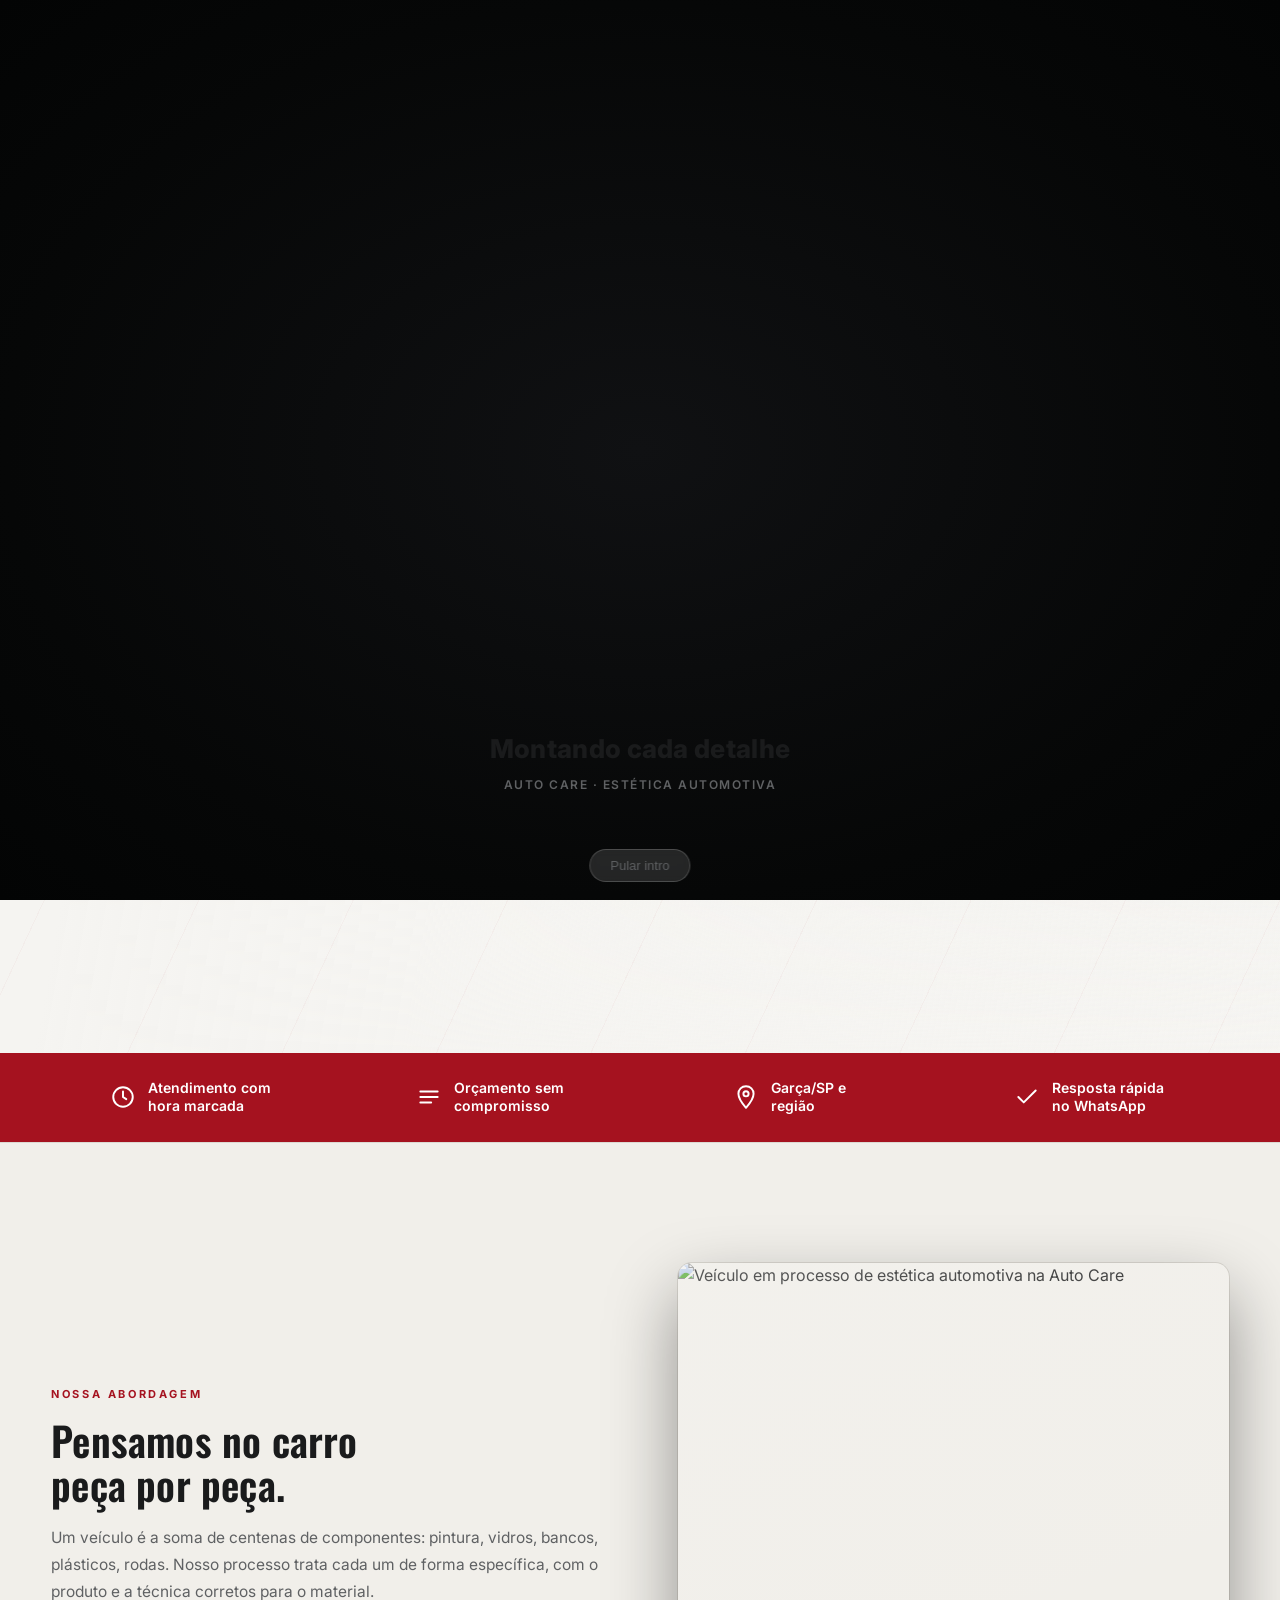
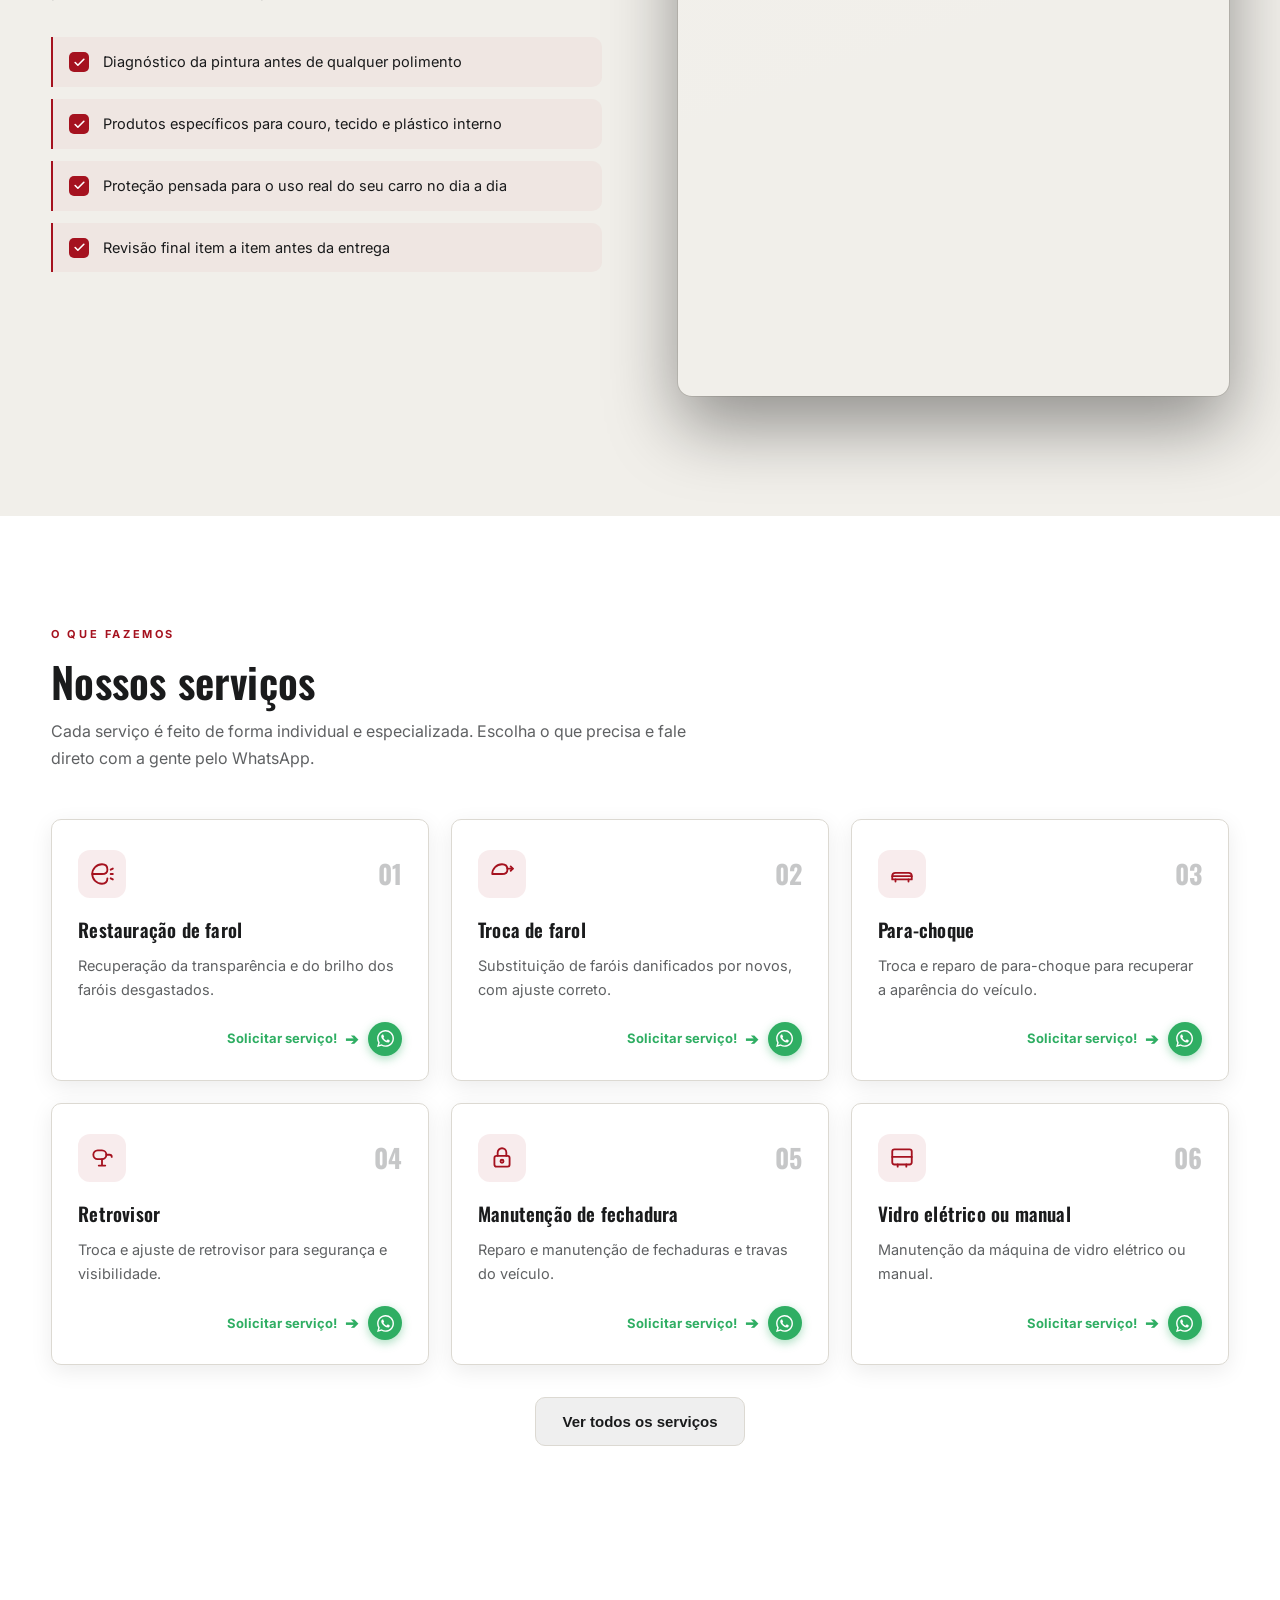
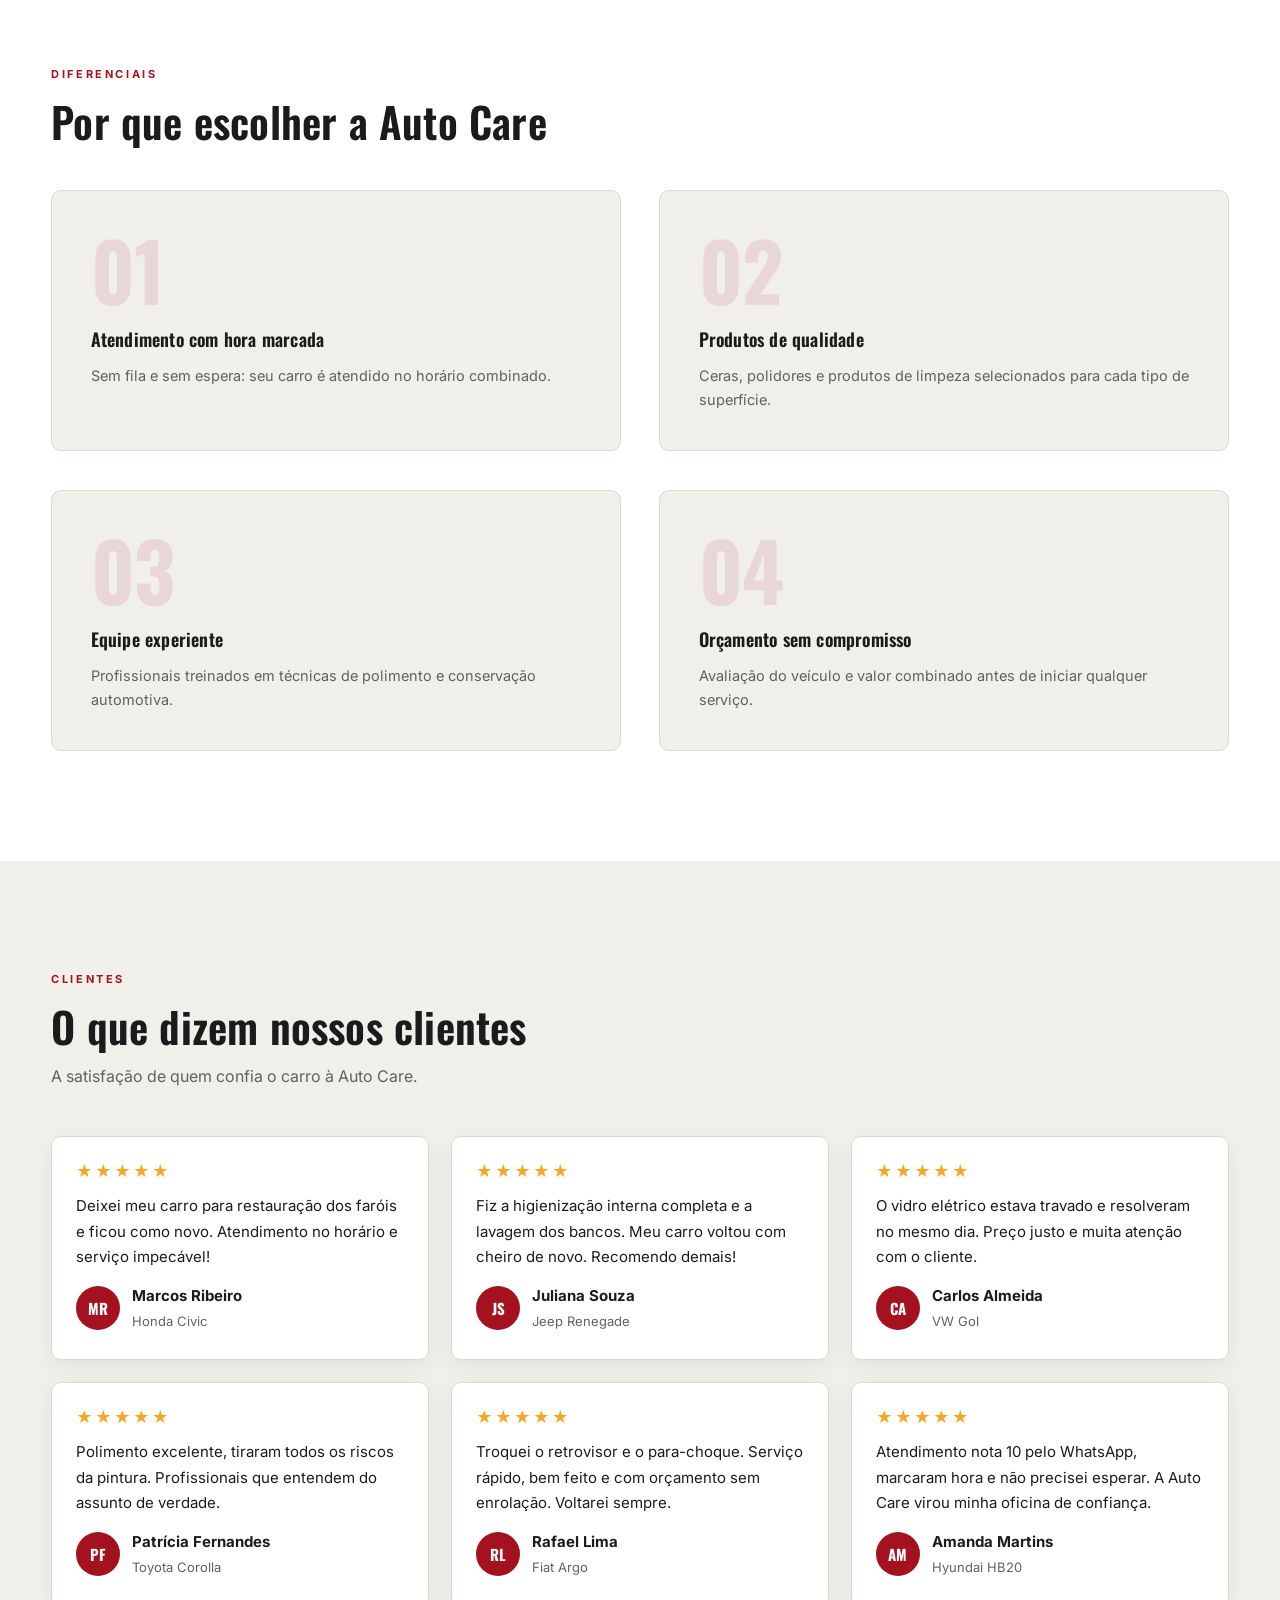
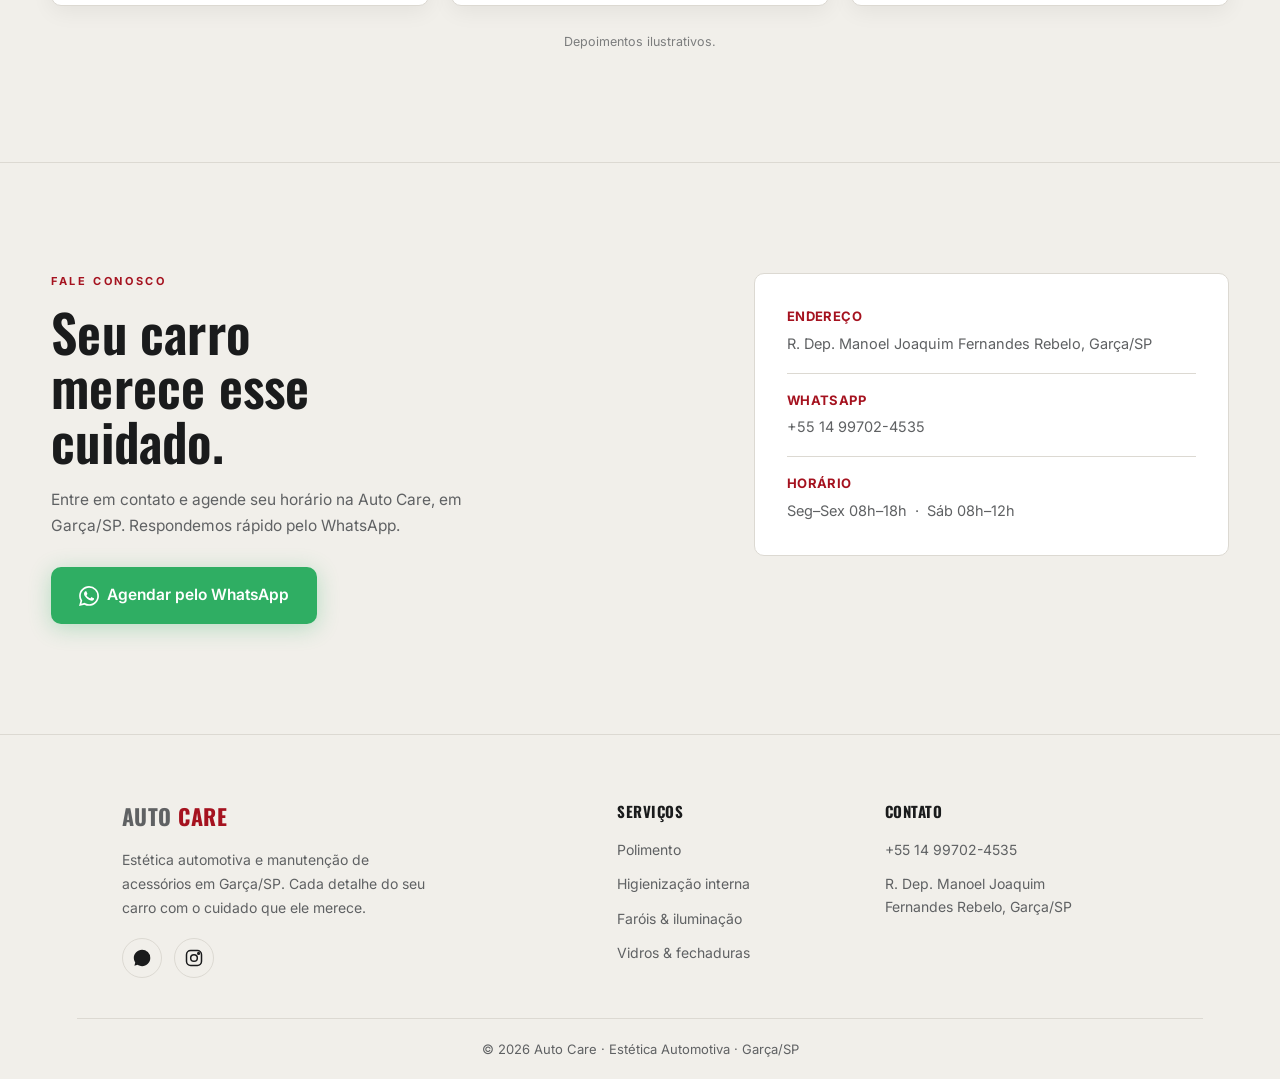
==== index.html @ f6000e44 "refactor: converte para landing page scrollável com layout premium Remove o sistema de painéis/abas " ====
<!doctype html>
<html lang="pt-BR">
<head>
<meta charset="utf-8">
<meta name="viewport" content="width=device-width,initial-scale=1">
<meta name="theme-color" content="#0a0b0c" media="(prefers-color-scheme: dark)">
<meta name="theme-color" content="#f5f4f1" media="(prefers-color-scheme: light)">
<title>Auto Care | Estética Automotiva Garça/SP</title>
<meta name="description" content="Estética automotiva em Garça/SP: polimento, lavagem e higienização interna, restauração e troca de faróis, para-choque, retrovisor, maçaneta, fechaduras, vidro elétrico e iluminação.">
<link rel="canonical" href="https://autocare-garca.com.br/">
<meta property="og:type" content="website">
<meta property="og:title" content="Auto Care | Estética Automotiva Garça/SP">
<meta property="og:description" content="Estética automotiva em Garça/SP: lavagem, higienização, polimento técnico, proteção de pintura, restauração de faróis e serviços especializados.">
<meta property="og:url" content="https://autocare-garca.com.br/">
<meta property="og:image" content="https://autocare-garca.com.br/hero.webp">
<meta property="og:locale" content="pt_BR">
<meta name="twitter:card" content="summary_large_image">
<meta name="twitter:title" content="Auto Care | Estética Automotiva Garça/SP">
<meta name="twitter:description" content="Estética automotiva em Garça/SP: lavagem, higienização, polimento e proteção.">
<meta name="twitter:image" content="https://autocare-garca.com.br/hero.webp">
<link rel="preload" as="image" type="image/webp" href="hero.webp">
<link rel="icon" type="image/svg+xml" href="[data-uri]">
<link rel="preconnect" href="https://fonts.googleapis.com">
<link rel="preconnect" href="https://fonts.gstatic.com" crossorigin>
<link href="https://fonts.googleapis.com/css2?family=Oswald:wght@500;600;700&family=Inter:wght@400;500;600&display=swap" rel="stylesheet">
<script>
  /* Aplica o tema antes de renderizar para evitar "flash" */
  (function(){
    try{
      var saved = localStorage.getItem('ac_theme');
      var prefersLight = window.matchMedia && window.matchMedia('(prefers-color-scheme: light)').matches;
      var theme = saved || (prefersLight ? 'light' : 'dark');
      if (theme === 'light') document.documentElement.setAttribute('data-theme','light');
    }catch(e){}
  })();
</script>
<style>
  :root{
    /* Tema escuro (padrão) */
    --bg:#0a0b0c;
    --panel:#121314;
    --panel-2:#0e0f10;
    --line:#232527;
    --text:#f2efe9;
    --muted:#9a9d9f;
    --nav-bg:8,9,9;              /* usado em rgba() na nav */
    --hero-overlay:6,7,7;       /* usado no gradiente do hero */
    --contact-bg:linear-gradient(160deg,#161209,#0a0b0c 55%);
    --craft-grad-end:#0c0d0e;
    --tint-strong:.10;         /* opacidade do brilho vermelho nas seções */
    --tint-lines:.05;          /* opacidade das linhas decorativas */
    --section-a:#0a0b0c;       /* fundo de seção (alternância A) */
    --section-b:#101112;       /* fundo de seção (alternância B) */
    --red:#a5121f;
    --red-light:#d02635;
    --gold:var(--red);
    --gold-light:var(--red-light);
    --accent-text:#e0384a;     /* vermelho p/ TEXTO — contraste alto no escuro */
    --whats:#2fae63;
    --radius:2px;
    --radius-btn:10px;
    --wrap:1180px;
  }

  :root[data-theme="light"]{
    /* Tema claro */
    --bg:#f5f4f1;
    --panel:#ffffff;
    --panel-2:#eceae5;
    --line:#dcd9d2;
    --text:#1a1b1c;
    --muted:#5f6163;
    --nav-bg:245,244,241;
    --hero-overlay:245,244,241;
    --contact-bg:#eceae5;
    --craft-grad-end:#eceae5;
    --tint-strong:0;           /* sem brilho vermelho no claro */
    --tint-lines:.03;          /* linhas bem sutis no claro */
    --section-a:#ffffff;       /* fundo de seção (alternância A) */
    --section-b:#f1efea;       /* fundo de seção (alternância B) */
    --red:#a5121f;
    --red-light:#d02635;
    --gold:var(--red);
    --gold-light:var(--red-light);
    --accent-text:#a5121f;     /* vermelho limpo p/ TEXTO no claro */
    --whats:#2fae63;
  }

  :root{ color-scheme:dark; }
  :root[data-theme="light"]{ color-scheme:light; }

  *{box-sizing:border-box}
  html{scroll-behavior:smooth;-webkit-text-size-adjust:100%}
  body{overflow-x:hidden}
  a,button{-webkit-tap-highlight-color:rgba(165,18,31,.15)}
  body{
    margin:0;
    background:var(--bg);
    color:var(--text);
    font-family:'Inter',Arial,sans-serif;
    font-size:16px;
    line-height:1.6;
    -webkit-font-smoothing:antialiased;
    transition:background-color .3s ease, color .3s ease;
  }
  h1,h2,h3{
    font-family:'Oswald',Arial,sans-serif;
    font-weight:600;
    margin:0;
    letter-spacing:.2px;
  }
  a{color:inherit}
  img{max-width:100%;display:block}
  .wrap{width:min(var(--wrap),92%);margin-inline:auto}
  :focus-visible{outline:2px solid var(--gold-light);outline-offset:3px}

  /* ---------- NAV ---------- */
  header.site-nav{
    position:fixed;inset:0 0 auto 0;z-index:50;
    padding:18px 0;
    background:linear-gradient(to bottom, rgba(var(--nav-bg),.92), rgba(var(--nav-bg),0));
  }
  header.site-nav.scrolled{background:rgba(var(--nav-bg),.92);border-bottom:1px solid var(--line);backdrop-filter:blur(6px)}
  .nav-inner{display:flex;align-items:center;justify-content:space-between;gap:20px}
  .nav-actions{display:flex;align-items:center;gap:12px;order:3}
  .logo{font-family:'Oswald',Arial,sans-serif;font-weight:700;font-size:20px;letter-spacing:.5px;white-space:nowrap}
  .logo .accent{color:var(--accent-text)}
  .logo small{display:block;font-family:'Inter',Arial,sans-serif;color:var(--muted);font-weight:500;font-size:11px;letter-spacing:1.5px;margin-top:2px}

  .nav-links{display:flex;align-items:center;gap:34px;list-style:none;margin:0;padding:0}
  .nav-links a{text-decoration:none;color:var(--text);font-size:14.5px;transition:color .15s ease}
  .nav-links a:hover{color:var(--accent-text)}
  .nav-links .nav-cta{
    background:var(--gold);color:#fff;padding:10px 18px;border-radius:var(--radius-btn);
    font-weight:600;font-size:14px;
  }
  .nav-links .nav-cta:hover{background:var(--gold-light)}

  .menu-toggle{
    display:none;flex-direction:column;justify-content:center;gap:5px;
    width:38px;height:38px;background:none;border:1px solid var(--line);border-radius:var(--radius-btn);
    cursor:pointer;padding:0
  }
  .menu-toggle span{display:block;height:2px;width:18px;background:var(--text);margin:0 auto}

  /* ---------- THEME TOGGLE ---------- */
  .theme-toggle{
    display:flex;align-items:center;justify-content:center;
    width:38px;height:38px;flex:0 0 auto;
    background:var(--red);border:1px solid var(--red);border-radius:50%;
    color:#fff;cursor:pointer;padding:0;
    transition:background .15s ease, border-color .15s ease;
  }
  .theme-toggle:hover{background:var(--red-light);border-color:var(--red-light)}
  .theme-toggle svg{width:18px;height:18px;fill:none;stroke:currentColor;stroke-width:2;stroke-linecap:round;stroke-linejoin:round}
  .theme-toggle .icon-moon{display:none}
  .theme-toggle .icon-sun{display:block}
  :root[data-theme="light"] .theme-toggle .icon-sun{display:none}
  :root[data-theme="light"] .theme-toggle .icon-moon{display:block}

  /* mobile nav — logo + tema na 1ª linha, abas distribuídas na 2ª */
  @media (max-width:860px){
    header.site-nav{padding:12px 0}
    .nav-inner{flex-wrap:wrap;gap:12px;align-items:center}
    .logo{flex:1 1 auto;order:1}
    .nav-actions{order:2;flex:0 0 auto}
    .nav-links{
      order:3;flex:1 1 100%;
      display:flex;flex-direction:row;align-items:stretch;
      gap:8px;padding:0;margin:0;
      transform:none;position:static;height:auto;width:100%;
      background:none;border:none;box-shadow:none;
    }
    .nav-links li{flex:1 1 0;min-width:0}
    .nav-links a{
      font-size:13.5px;font-weight:600;text-align:center;
      display:flex;align-items:center;justify-content:center;
      padding:10px 8px;border-radius:999px;border:1px solid var(--line);
      color:var(--text);width:100%;
    }
    .nav-links a.active{background:var(--red);border-color:var(--red);color:#fff !important}
    .nav-links .nav-cta{display:none}
    .menu-toggle{display:none}
    .nav-overlay{display:none}
    .hero{padding-top:150px}
  }

  /* ---------- HERO ---------- */
  .hero{
    min-height:100svh;
    display:flex;align-items:center;
    position:relative;
    padding-top:80px;
    overflow:hidden;
    isolation:isolate;
  }
  .hero-bg{
    position:absolute;inset:0;z-index:-2;
    background-image:url('hero.webp');
    background-size:cover;
    background-position:70% 45%;
    filter:saturate(1.05) brightness(.85);
    opacity:.9;
  }
  .hero::before{
    content:"";position:absolute;inset:0;z-index:-1;
    background:
      linear-gradient(100deg, rgba(var(--hero-overlay),1) 15%, rgba(var(--hero-overlay),.92) 40%, rgba(var(--hero-overlay),.4) 72%, rgba(var(--hero-overlay),.12) 100%),
      linear-gradient(to top, rgba(var(--hero-overlay),1) 0%, rgba(var(--hero-overlay),0) 30%);
    pointer-events:none;
  }
  .hero::after{
    content:"";position:absolute;inset:0;z-index:-1;pointer-events:none;
    background-image:repeating-linear-gradient(115deg, rgba(165,18,31,.03) 0 1px, transparent 1px 140px);
  }
  .hero-inner{position:relative;z-index:1;padding-block:60px}
  .tag{
    display:inline-flex;align-items:center;gap:8px;
    padding:7px 16px;border-radius:999px;
    background:rgba(165,18,31,.12);border:1px solid rgba(165,18,31,.45);
    color:var(--accent-text);font-size:12.5px;font-weight:700;letter-spacing:.6px;
    text-transform:uppercase;
  }
  .tag::before{content:"";width:7px;height:7px;border-radius:50%;background:var(--red-light)}
  h1{
    font-size:clamp(46px,7.8vw,100px);
    line-height:.98;
    margin:22px 0 26px;
    max-width:14ch;
    text-wrap:balance;
    color:var(--text);
    letter-spacing:-.5px;
  }
  h1 .stroke{color:var(--accent-text)}
  .lead{max-width:46ch;color:var(--text);opacity:.82;font-size:clamp(16px,1.6vw,19px);line-height:1.7}
  .hero-ctas{display:flex;flex-wrap:wrap;gap:14px;margin-top:32px}
  .btn{
    display:inline-flex;align-items:center;gap:8px;
    padding:15px 26px;text-decoration:none;font-weight:600;
    border-radius:var(--radius-btn);font-size:15px;transition:transform .15s ease, background .15s ease;
  }
  .btn:hover{transform:translateY(-1px)}
  .btn-primary{background:var(--gold);color:#fff}
  .btn-primary:hover{background:var(--gold-light)}
  .btn-ghost{border:1px solid var(--line);color:var(--text)}
  .btn-ghost:hover{border-color:var(--gold)}
  .btn-whats{background:var(--whats);color:#fff}
  .btn-whats:hover{background:#33c46f}

  .hero-stats{display:flex;gap:clamp(20px,4vw,52px);margin-top:56px;flex-wrap:wrap}
  .stat b{font-family:'Oswald',Arial,sans-serif;font-size:clamp(24px,3vw,34px);display:block;color:var(--accent-text)}
  .stat span{color:var(--muted);font-size:13.5px}

  /* ---------- SECTION SHELL ---------- */
  section{padding:clamp(64px,9vw,110px) 0}

  /* ---------- NAV ACTIVE STATE (scroll-based) ---------- */
  .nav-links a.active{color:var(--accent-text)}

  /* ---------- TRUST BAR ---------- */
  .trust-bar{background:var(--red);color:#fff}
  .trust-inner{display:grid;grid-template-columns:repeat(4,1fr);gap:20px;padding:26px 0}
  .trust-item{display:flex;align-items:center;gap:12px;justify-content:center;font-size:14px;font-weight:600;line-height:1.3}
  .trust-item svg{width:26px;height:26px;flex:0 0 auto;fill:none;stroke:#fff;stroke-width:1.8;stroke-linecap:round;stroke-linejoin:round}

  /* ---------- SCROLL REVEAL ---------- */
  .reveal{opacity:0;transform:translateY(28px);transition:opacity .7s ease, transform .7s ease}
  .reveal.is-visible{opacity:1;transform:none}
  .cards .reveal:nth-child(2){transition-delay:.05s}
  .cards .reveal:nth-child(3){transition-delay:.1s}
  @media (prefers-reduced-motion:reduce){
    .reveal{opacity:1;transform:none;transition:none}
  }

  /* ---------- DIVISOR ---------- */
  .section-head{max-width:640px;margin:0 0 46px}
  .section-head h2{font-size:clamp(28px,4vw,42px);line-height:1.1}
  .section-head p{color:var(--muted);margin-top:14px;font-size:16px;line-height:1.7}
  .services{background:var(--section-a)}

  /* ---------- CRAFT / SPLIT LAYOUT ---------- */
  .craft{
    position:relative;
    border-top:1px solid var(--line);
    background:var(--section-b);
    isolation:isolate;
    overflow:hidden;
  }
  .craft::before{
    content:"";position:absolute;inset:0;z-index:0;pointer-events:none;
    background:radial-gradient(ellipse at 10% 50%, rgba(165,18,31,var(--tint-strong)) 0%, transparent 50%);
  }
  .craft{padding-block:clamp(80px,10vw,120px)}
  .craft-inner{
    position:relative;z-index:1;
    display:grid;grid-template-columns:1fr 1fr;gap:clamp(40px,6vw,80px);align-items:center;
  }
  .craft-copy h2{font-size:clamp(26px,3.4vw,40px);max-width:16ch;line-height:1.1;color:var(--text)}
  .craft-copy p{color:var(--muted);margin-top:18px;line-height:1.75;font-size:15.5px}
  .craft-list{
    list-style:none;margin:32px 0 0;padding:0;
    display:grid;gap:12px;
  }
  .craft-list li{
    display:flex;gap:14px;align-items:flex-start;color:var(--text);font-size:14.5px;line-height:1.5;
    padding:14px 16px;
    border-left:2px solid var(--red);
    background:rgba(165,18,31,.04);
    border-radius:0 var(--radius-btn) var(--radius-btn) 0;
  }
  .craft-list li::before{
    content:"";flex:0 0 auto;width:20px;height:20px;margin-top:1px;border-radius:5px;
    background:var(--red) url("data:image/svg+xml,%3Csvg xmlns='http://www.w3.org/2000/svg' viewBox='0 0 24 24' fill='none' stroke='%23fff' stroke-width='3' stroke-linecap='round' stroke-linejoin='round'%3E%3Cpath d='M20 6L9 17l-5-5'/%3E%3C/svg%3E") center/13px no-repeat;
  }

  /* Craft visual (image panel) */
  .craft-visual{
    position:relative;border-radius:14px;overflow:hidden;
    aspect-ratio:3/4;
    box-shadow:0 30px 70px rgba(0,0,0,.4), 0 0 0 1px var(--line);
  }
  .craft-visual img{
    width:100%;height:100%;object-fit:cover;
    object-position:65% center;
    display:block;
    filter:saturate(1.1) brightness(.88);
  }
  .craft-visual::after{
    content:"";position:absolute;inset:0;
    background:linear-gradient(160deg, rgba(10,11,12,.45) 0%, transparent 55%);
    pointer-events:none;
  }
  :root[data-theme="light"] .craft-visual img{filter:saturate(1.1) brightness(.95)}
  :root[data-theme="light"] .craft-visual::after{
    background:linear-gradient(160deg, rgba(245,244,241,.3) 0%, transparent 55%);
  }

  @media (max-width:860px){
    .craft-inner{grid-template-columns:1fr;gap:40px}
    .craft-visual{
      order:-1;aspect-ratio:16/9;
      border-radius:12px;
    }
  }

  /* ---------- WHY / DIFERENCIAIS — editorial numbers ---------- */
  .why{background:var(--section-a)}
  .why-grid{display:grid;grid-template-columns:repeat(2,1fr);gap:clamp(20px,3vw,40px)}
  .why-item{
    border:1px solid var(--line);
    border-radius:var(--radius-btn);
    padding:clamp(24px,3vw,40px);
    position:relative;overflow:hidden;
    background:var(--section-b);
    transition:border-color .25s ease, transform .25s ease;
  }
  .why-item:hover{border-color:rgba(165,18,31,.3);transform:translateY(-4px)}
  .why-item-num{
    display:block;
    font-family:'Oswald',Arial,sans-serif;
    font-size:clamp(56px,7vw,80px);font-weight:700;
    color:var(--red);opacity:.1;
    line-height:1;margin-bottom:16px;
    letter-spacing:-1px;
  }
  .why-item h3{font-size:18px;margin-bottom:10px;color:var(--text)}
  .why-item p{color:var(--muted);font-size:14.5px;line-height:1.65;margin:0}

  /* ---------- SERVICES ---------- */
  .cards{display:grid;grid-template-columns:repeat(3,1fr);gap:22px}
  .card{
    position:relative;
    display:flex;flex-direction:column;
    padding:30px 26px 24px;
    background:var(--section-a);
    border:1px solid var(--line);
    border-radius:var(--radius-btn);
    min-height:210px;
    box-shadow:0 6px 22px rgba(0,0,0,.08);
    overflow:hidden;
    transition:transform .2s ease, box-shadow .2s ease, border-color .2s ease;
  }
  /* barra superior que anima no hover */
  .card::before{
    content:"";position:absolute;top:0;left:0;height:3px;width:100%;
    background:var(--red);transform:scaleX(0);transform-origin:left;
    transition:transform .3s ease;
  }
  .card:hover{transform:translateY(-6px);box-shadow:0 16px 38px rgba(0,0,0,.16);border-color:transparent}
  .card:hover::before{transform:scaleX(1)}
  .card-top{display:flex;align-items:center;justify-content:space-between;margin-bottom:16px}
  .card-icon{
    display:inline-flex;align-items:center;justify-content:center;
    width:48px;height:48px;border-radius:12px;
    background:rgba(165,18,31,.08);color:var(--accent-text);
    transition:background .2s ease, transform .2s ease;
  }
  .card:hover .card-icon{background:var(--red);color:#fff;transform:rotate(-6deg)}
  .card-icon svg{width:26px;height:26px;fill:none;stroke:currentColor;stroke-width:1.7;stroke-linecap:round;stroke-linejoin:round}
  .card .num{color:var(--muted);font-family:'Oswald',Arial,sans-serif;font-size:26px;font-weight:700;opacity:.35;line-height:1}
  .card h3{margin:0 0 10px;font-size:19px}
  .card p{color:var(--muted);line-height:1.65;margin:0 0 20px;font-size:14.5px}

  /* ver todos os serviços */
  .card-extra{display:none}
  .cards.expanded .card-extra{display:flex}
  .services-more{display:flex;justify-content:center;margin-top:32px}
  .services-more .btn{cursor:pointer}

  /* rodapé do card: label piscante + botão circular do WhatsApp */
  .card-cta{margin-top:auto;display:flex;align-items:center;justify-content:flex-end;gap:10px}
  .card-cta-label{
    display:inline-flex;align-items:center;gap:8px;
    font-weight:700;font-size:13px;color:var(--whats);
    animation:blinkCta 1.1s ease-in-out infinite;
  }
  .card-cta-label .arrow{font-size:16px;line-height:1;animation:pointArrow 1.1s ease-in-out infinite}
  .card-whats{
    display:inline-flex;align-items:center;justify-content:center;
    width:34px;height:34px;flex:0 0 auto;
    border-radius:50%;
    background:var(--whats);color:#fff;text-decoration:none;
    box-shadow:0 3px 10px rgba(47,174,99,.4);
    transition:transform .15s ease, box-shadow .15s ease;
  }
  .card-whats:hover{transform:scale(1.08)}
  .card-whats svg{width:17px;height:17px;fill:currentColor}

  @keyframes blinkCta{
    0%,100%{opacity:1}
    50%{opacity:.25}
  }
  @keyframes pointArrow{
    0%,100%{transform:translateX(0)}
    50%{transform:translateX(6px)}
  }
  @media (prefers-reduced-motion:reduce){
    .card-cta-label,.card-cta-label .arrow{animation:none}
  }

  /* why-item styles now defined in CRAFT/WHY block above */

  /* ---------- CONTACT ---------- */
  .reviews{background:var(--section-b)}
  .reviews-grid{display:grid;grid-template-columns:repeat(3,1fr);gap:22px}
  .review{
    margin:0;background:var(--section-a);border:1px solid var(--line);
    border-radius:var(--radius-btn);padding:26px 24px;
    box-shadow:0 6px 22px rgba(0,0,0,.06);
    display:flex;flex-direction:column;gap:14px;
  }
  .stars{color:#f5a623;font-size:16px;letter-spacing:2px;line-height:1}
  .review blockquote{margin:0;color:var(--text);line-height:1.7;font-size:15px}
  .review figcaption{display:flex;align-items:center;gap:12px;margin-top:auto}
  .review-avatar{
    display:inline-flex;align-items:center;justify-content:center;flex:0 0 auto;
    width:44px;height:44px;border-radius:50%;
    background:var(--red);color:#fff;font-family:'Oswald',Arial,sans-serif;font-weight:700;font-size:15px;
  }
  .review figcaption b{display:block;font-size:15px;color:var(--text)}
  .review figcaption small{color:var(--muted);font-size:13px}
  .reviews-note{margin:26px 0 0;text-align:center;color:var(--muted);font-size:12.5px;opacity:.8}

  /* ---------- CONTACT ---------- */
  .contact{
    background:var(--section-b);
    text-align:left;
    position:relative;
    border-top:1px solid var(--line);
    overflow:hidden;
  }
  .contact::before{
    content:"";position:absolute;inset:0;pointer-events:none;
    background:radial-gradient(ellipse at 80% 50%, rgba(165,18,31,var(--tint-strong)) 0%, transparent 55%);
  }
  .contact-grid{
    position:relative;z-index:1;
    display:grid;grid-template-columns:1.15fr .85fr;gap:clamp(36px,5vw,60px);align-items:start
  }
  .contact h2{
    font-size:clamp(32px,4.5vw,52px);
    max-width:12ch;color:var(--text);
    line-height:1.05;
  }
  .contact p.lead-c{color:var(--muted);margin-top:18px;max-width:44ch;line-height:1.7;font-size:15.5px}
  .contact-actions{display:flex;gap:14px;margin-top:30px;flex-wrap:wrap}
  .info-card{
    border:1px solid var(--line);
    background:var(--section-a);
    padding:clamp(22px,3vw,32px);
    border-radius:var(--radius-btn);
  }
  .info-row{display:flex;gap:14px;padding:16px 0;border-bottom:1px solid var(--line)}
  .info-row:last-child{border-bottom:none;padding-bottom:0}
  .info-row:first-child{padding-top:0}
  .info-row b{display:block;font-size:13px;color:var(--accent-text);margin-bottom:4px;letter-spacing:.4px;text-transform:uppercase}
  .info-row span{color:var(--muted);font-size:14.5px;line-height:1.55}

  footer{
    padding:64px 6% 0;color:var(--muted);border-top:1px solid var(--line);font-size:14px;
    background:var(--section-b);
  }
  .footer-grid{
    display:grid;grid-template-columns:2fr 1fr 1.2fr;gap:40px;
    padding-bottom:40px;
  }
  .footer-brand .logo{font-family:'Oswald',Arial,sans-serif;font-weight:700;font-size:22px;letter-spacing:.5px}
  .footer-brand .logo .accent{color:var(--accent-text)}
  .footer-brand p{margin:14px 0 18px;max-width:34ch;line-height:1.7}
  .footer-social{display:flex;gap:12px}
  .footer-social a{
    display:inline-flex;align-items:center;justify-content:center;
    width:40px;height:40px;border-radius:50%;
    border:1px solid var(--line);color:var(--text);
    transition:background .15s ease, color .15s ease, border-color .15s ease;
  }
  .footer-social a:hover{background:var(--red);color:#fff;border-color:var(--red)}
  .footer-social svg{width:20px;height:20px;fill:currentColor}
  .footer-social a:last-child svg{fill:none}
  footer h4{font-family:'Oswald',Arial,sans-serif;font-size:15px;letter-spacing:.5px;color:var(--text);margin:0 0 16px;text-transform:uppercase}
  footer ul{list-style:none;margin:0;padding:0;display:grid;gap:12px}
  footer ul a{color:var(--muted);text-decoration:none;transition:color .15s ease}
  footer ul a:hover{color:var(--accent-text)}
  .footer-bottom{
    border-top:1px solid var(--line);padding:20px 0;text-align:center;font-size:13px;
  }
  @media (max-width:860px){
    .footer-grid{grid-template-columns:1fr 1fr;gap:32px}
    .footer-brand{grid-column:1 / -1}
  }
  @media (max-width:480px){
    .footer-grid{grid-template-columns:1fr}
  }

  /* ---------- RESPONSIVE ---------- */
  @media (max-width:960px){
    .contact-grid{grid-template-columns:1fr}
    .cards{grid-template-columns:repeat(2,1fr)}
    .reviews-grid{grid-template-columns:repeat(2,1fr)}
  }
  @media (max-width:720px){
    .cards{grid-template-columns:1fr}
    .hero-stats{gap:30px}
    .trust-inner{grid-template-columns:1fr 1fr;gap:16px 12px}
    .trust-item{justify-content:flex-start;font-size:13px}
    .hero-bg{
      background-size:cover;
      background-position:70% center;
    }
    .hero::before{
      background:
        linear-gradient(to bottom, rgba(var(--hero-overlay),.88) 0%, rgba(var(--hero-overlay),.75) 45%, rgba(var(--hero-overlay),.92) 75%, rgba(var(--hero-overlay),1) 100%);
    }
  }
  @media (max-width:520px){
    .wrap{width:90%}
    section{padding:52px 0}
    .why-grid{grid-template-columns:1fr}
    .hero-ctas{flex-direction:column;align-items:stretch}
    .reviews-grid{grid-template-columns:1fr}
    .btn{justify-content:center;padding:16px 24px;font-size:16px}
    .logo{font-size:17px}
    /* respiro e leitura no mobile */
    .section-head{margin-bottom:32px}
    .hero-inner{padding-block:40px}
    h1{margin:14px 0 18px;font-size:clamp(38px,10.5vw,54px);letter-spacing:-.2px}
    .lead{font-size:16px}
    .hero-stats{gap:24px;margin-top:40px}
    /* cards: mais compactos e botão maior para o dedo */
    .card{padding:24px 20px 20px;min-height:0}
    .card-cta{flex-wrap:wrap;gap:8px}
    .card-cta-label{font-size:12px}
    .card-whats{width:44px;height:44px}
    .card-whats svg{width:22px;height:22px}
    /* contato empilha bem */
    .contact-grid{gap:32px}
    .info-card{padding:22px}
    /* FAB e botão de tema com área de toque cheia */
    .fab-whats{width:60px;height:60px;right:16px;bottom:16px}
    .fab-whats svg{width:30px;height:30px}
  }

  @media (max-width:360px){
    .logo small{display:none}
    .hero-stats{flex-direction:column;gap:16px}
  }

  @media (prefers-reduced-motion:reduce){
    html{scroll-behavior:auto}
    *{transition:none !important}
  }

  /* ===== HERO CINEMATIC UPGRADE ===== */
  /* Extra scale for cursor parallax headroom (desktop only) */
  @media (hover:hover) and (pointer:fine){
    .hero-bg{ transform:scale(1.09); transform-origin:center; will-change:transform; }
  }

  /* GSAP initial states — hidden until JS animates them in */
  .hero-tag{
    display:inline-flex;
    opacity:0; transform:translateY(10px);
    margin-bottom:26px;
  }
  .hero-line-wrap{
    display:block; overflow:hidden;
    padding-bottom:.04em; /* prevent descender clip */
  }
  .hero-line{
    display:block; transform:translateY(104%);
    will-change:transform;
  }
  .hero-lead{ opacity:0; transform:translateY(16px); }
  .hero-ctas{
    display:flex; flex-wrap:wrap; gap:14px; margin-top:36px;
    opacity:0; transform:translateY(16px);
  }
  .hero-stats{ opacity:0; transform:translateY(16px); }

  /* Fallback for no-JS / prefers-reduced-motion */
  @media (prefers-reduced-motion:reduce){
    .hero-bg{ transform:none !important; }
    .hero-tag,.hero-line,.hero-lead,.hero-ctas,.hero-stats{
      opacity:1 !important; transform:none !important;
    }
  }

  /* Hero CTA — WhatsApp */
  .btn-whats-hero{
    background:var(--whats); color:#fff;
    font-size:15.5px; padding:16px 28px;
    box-shadow:0 4px 22px rgba(47,174,99,.3);
    transition:transform .2s ease, box-shadow .2s ease, background .15s ease;
  }
  .btn-whats-hero svg{ fill:currentColor; flex:0 0 auto; }
  .btn-whats-hero:hover{
    background:#33c46f;
    transform:translateY(-2px);
    box-shadow:0 8px 30px rgba(47,174,99,.42);
  }

  /* Contact CTA spacing */
  .contact-actions{ margin-top:28px; display:flex; flex-wrap:wrap; gap:12px; }

  /* Hero CTA — ghost outline */
  .btn-hero-ghost{
    border:1px solid rgba(255,255,255,.22);
    background:rgba(255,255,255,.04);
    color:var(--text);
    font-size:15.5px; padding:16px 24px;
    backdrop-filter:blur(4px);
  }
  :root[data-theme="light"] .btn-hero-ghost{
    border-color:var(--line);
    background:rgba(0,0,0,.025);
  }
  .btn-hero-ghost:hover{ border-color:var(--gold); color:var(--accent-text); }

  /* ===== CARD HOVER UPGRADE ===== */
  .card:hover{
    transform:translateY(-8px) scale(1.006);
    box-shadow:
      0 22px 52px rgba(0,0,0,.2),
      0 0 0 1px rgba(165,18,31,.12),
      inset 0 0 44px rgba(165,18,31,.04);
    border-color:rgba(165,18,31,.14);
  }

  /* ===== EYEBROW LABEL (editorial) ===== */
  .eyebrow{
    display:block;
    font-family:'Inter',sans-serif;
    font-size:11px; font-weight:700;
    letter-spacing:2.6px; text-transform:uppercase;
    color:var(--accent-text); margin-bottom:14px;
  }

  /* ===== INTRO: MONTAGEM DO CARRO ===== */
  .car-intro{
    position:fixed; inset:0; z-index:9999;
    display:flex; align-items:center; justify-content:center;
    background:radial-gradient(ellipse at center, #101113 0%, #060707 70%, #030404 100%);
    opacity:1; transition:opacity .8s ease, visibility .8s ease;
  }
  .car-intro.is-hidden{ opacity:0; visibility:hidden; pointer-events:none; }
  .car-intro-inner{
    width:min(94%, 900px);
    display:flex; flex-direction:column; align-items:center; gap:22px;
    text-align:center;
  }
  /* Palco com a mesma proporção da foto original (1920x1280) */
  .car-stage{
    position:relative; width:100%;
    aspect-ratio:1920/1280;
    filter:drop-shadow(0 30px 40px rgba(0,0,0,.55));
  }
  .car-frame{
    position:absolute; height:auto; display:block;
    opacity:0; will-change:transform, opacity;
    transform:translate(var(--tx,0), var(--ty,0)) rotate(var(--rot,0));
    backface-visibility:hidden;
  }
  /* Ao ativar, cada quadro desliza suavemente da sua origem até a montagem */
  .car-intro.play .car-frame{
    animation:frameAssemble 1.15s cubic-bezier(.16,.7,.2,1) forwards;
    animation-delay:var(--delay,0s);
  }
  /* Desmontagem: peças voltam para a posição de origem (ordem inversa) */
  .car-intro.reverse .car-frame{
    animation:frameDisassemble .95s cubic-bezier(.5,0,.75,.4) both;
    animation-delay:var(--rdelay,0s);
  }

  .car-intro-caption{
    margin:0; color:var(--text);
    font-size:clamp(18px,3.2vw,26px); font-weight:800; letter-spacing:.3px;
    display:flex; flex-direction:column; gap:6px;
    opacity:0; animation:carCaptionIn .8s ease forwards; animation-delay:2.15s;
  }
  .car-intro-caption span{
    font-size:12px; font-weight:600; letter-spacing:1.5px;
    text-transform:uppercase; color:var(--muted);
  }
  .car-intro.reverse .car-intro-caption{
    animation:none; opacity:0; transition:opacity .5s ease;
  }

  @keyframes frameAssemble{
    0%   { opacity:0; transform:translate(var(--tx,0), var(--ty,0)) rotate(var(--rot,0)); }
    35%  { opacity:1; }
    100% { opacity:1; transform:translate(0,0) rotate(0); }
  }
  @keyframes frameDisassemble{
    0%   { opacity:1; transform:translate(0,0) rotate(0); }
    65%  { opacity:1; }
    100% { opacity:0; transform:translate(var(--tx,0), var(--ty,0)) rotate(var(--rot,0)); }
  }
  @keyframes carCaptionIn{ from{opacity:0; transform:translateY(10px)} to{opacity:1; transform:translateY(0)} }

  @media (prefers-reduced-motion:reduce){
    .car-intro.play .car-frame{ animation:none; opacity:1; transform:none; }
    .car-intro-caption{ animation:none; opacity:1; }
  }

  /* ---------- FAB WHATSAPP ---------- */
  .fab-whats{
    position:fixed;right:20px;bottom:20px;z-index:40;
    width:56px;height:56px;border-radius:50%;
    background:var(--whats);color:#fff;
    display:flex;align-items:center;justify-content:center;
    box-shadow:0 4px 12px rgba(0,0,0,.35);
    text-decoration:none;
    transition:transform .2s ease, box-shadow .2s ease;
  }
  .fab-whats:hover{transform:scale(1.1);box-shadow:0 6px 20px rgba(0,0,0,.45)}
  .fab-whats svg{width:28px;height:28px;fill:currentColor}

  /* ---------- VOLTAR AO TOPO ---------- */
  .back-to-top{
    position:fixed;right:20px;bottom:88px;z-index:41;
    width:44px;height:44px;border-radius:50%;
    background:var(--panel);color:var(--text);border:1px solid var(--line);
    display:flex;align-items:center;justify-content:center;cursor:pointer;
    box-shadow:0 4px 12px rgba(0,0,0,.25);
    opacity:0;visibility:hidden;transform:translateY(10px);
    transition:opacity .25s ease, transform .25s ease, visibility .25s ease, background .15s ease;
  }
  .back-to-top.show{opacity:1;visibility:visible;transform:none}
  .back-to-top:hover{background:var(--red);color:#fff;border-color:var(--red)}
  .back-to-top svg{width:22px;height:22px;fill:none;stroke:currentColor;stroke-width:2.2;stroke-linecap:round;stroke-linejoin:round}

  /* ---------- CTA FIXO INFERIOR (MOBILE) ---------- */
  .mobile-cta{display:none}
  @media (max-width:720px){
    .mobile-cta{
      display:flex;gap:10px;
      position:fixed;left:0;right:0;bottom:0;z-index:45;
      padding:10px 12px calc(10px + env(safe-area-inset-bottom));
      background:var(--panel);border-top:1px solid var(--line);
      box-shadow:0 -4px 18px rgba(0,0,0,.14);
    }
    .mobile-cta a{
      display:inline-flex;align-items:center;justify-content:center;gap:8px;
      height:50px;border-radius:var(--radius-btn);
      font-weight:700;font-size:15px;text-decoration:none;
    }
    .mobile-cta svg{width:22px;height:22px;fill:currentColor;flex:0 0 auto}
    .mobile-cta-whats{flex:1;background:var(--whats);color:#fff}
    /* no mobile a barra assume; esconde o FAB e afasta o rodapé/FAB da barra */
    .fab-whats{display:none}
    footer{padding-bottom:84px}
    .back-to-top{bottom:84px;right:16px}
  }

  /* ---------- SKIP INTRO ---------- */
  .skip-intro{
    position:absolute;bottom:18px;left:50%;transform:translateX(-50%);
    background:rgba(255,255,255,.12);color:var(--muted);border:1px solid rgba(255,255,255,.18);
    padding:8px 20px;border-radius:20px;font-size:13px;font-weight:500;
    cursor:pointer;z-index:10000;backdrop-filter:blur(4px);
    transition:opacity .3s ease, background .2s ease;
  }
  .skip-intro:hover{background:rgba(255,255,255,.22);color:#fff}
  .car-intro.is-hidden .skip-intro{opacity:0;pointer-events:none}
</style>
<script type="application/ld+json">
{
  "@context":"https://schema.org",
  "@type":"LocalBusiness",
  "name":"Auto Care Estética Automotiva",
  "description":"Estética automotiva em Garça/SP: polimento, lavagem e higienização interna, restauração e troca de faróis, para-choque, retrovisor, maçaneta, fechaduras, vidro elétrico e iluminação.",
  "url":"https://autocare-garca.com.br/",
  "telephone":"+5514997024535",
  "address":{"@type":"PostalAddress","streetAddress":"R. Dep. Manoel Joaquim Fernandes Rebelo","addressLocality":"Garça","addressRegion":"SP","addressCountry":"BR"},
  "geo":{"@type":"GeoCoordinates","latitude":"-22.2114","longitude":"-49.6557"},
  "openingHoursSpecification":[{"@type":"OpeningHoursSpecification","dayOfWeek":["Monday","Tuesday","Wednesday","Thursday","Friday"],"opens":"08:00","closes":"18:00"},{"@type":"OpeningHoursSpecification","dayOfWeek":"Saturday","opens":"08:00","closes":"12:00"}],
  "sameAs":["https://www.instagram.com/autocare_automotiva"]
}
</script>
</head>
<body>
<!-- ===== INTRO: MONTAGEM DO CARRO ===== -->
<div id="carIntro" class="car-intro" aria-hidden="true">
  <div class="car-intro-inner">
    <div class="car-stage" role="img" aria-label="Montagem das peças do carro">
      <img class="car-frame" data-frame="body" src="parts/body.webp" alt="" loading="eager" style="left:11.04%;top:9.06%;width:79.11%;--tx:0%;--ty:-60%;--rot:4deg;--delay:0.00s;--rdelay:0.96s;">
      <img class="car-frame" data-frame="underbody" src="parts/underbody.webp" alt="" loading="eager" style="left:41.67%;top:56.09%;width:42.81%;--tx:0%;--ty:55%;--rot:0deg;--delay:0.12s;--rdelay:0.84s;">
      <img class="car-frame" data-frame="wheels" src="parts/wheels.webp" alt="" loading="eager" style="left:36.61%;top:75.86%;width:23.33%;--tx:0%;--ty:65%;--rot:0deg;--delay:0.24s;--rdelay:0.72s;">
      <img class="car-frame" data-frame="drivetrain" src="parts/drivetrain.webp" alt="" loading="eager" style="left:10.47%;top:52.27%;width:29.69%;--tx:-65%;--ty:15%;--rot:-22deg;--delay:0.36s;--rdelay:0.60s;">
      <img class="car-frame" data-frame="interior" src="parts/interior.webp" alt="" loading="eager" style="left:31.09%;top:33.20%;width:31.30%;--tx:0%;--ty:35%;--rot:0deg;--delay:0.48s;--rdelay:0.48s;">
      <img class="car-frame" data-frame="door" src="parts/door.webp" alt="" loading="eager" style="left:63.39%;top:46.41%;width:19.84%;--tx:60%;--ty:-25%;--rot:16deg;--delay:0.60s;--rdelay:0.36s;">
      <img class="car-frame" data-frame="rear" src="parts/rear.webp" alt="" loading="eager" style="left:78.59%;top:26.25%;width:15.21%;--tx:70%;--ty:-18%;--rot:20deg;--delay:0.72s;--rdelay:0.24s;">
      <img class="car-frame" data-frame="front" src="parts/front.webp" alt="" loading="eager" style="left:7.86%;top:29.77%;width:31.87%;--tx:-70%;--ty:8%;--rot:-16deg;--delay:0.84s;--rdelay:0.12s;">
      <img class="car-frame" data-frame="roof" src="parts/roof.webp" alt="" loading="eager" style="left:41.04%;top:3.20%;width:29.38%;--tx:0%;--ty:-75%;--rot:0deg;--delay:0.96s;--rdelay:0.00s;">
    </div>

    <p class="car-intro-caption">Montando cada detalhe<span>Auto Care · Estética Automotiva</span></p>
  </div>
  <button class="skip-intro" id="skipIntro">Pular intro</button>
</div>
<!-- ===== /INTRO ===== -->

<header class="site-nav" id="siteNav">
  <div class="wrap nav-inner">
    <div class="logo">AUTO <span class="accent">CARE</span></div>
    <div class="nav-actions">
      <button class="theme-toggle" id="themeToggle" aria-label="Alternar tema claro/escuro" title="Alternar tema">
        <svg class="icon-sun" viewBox="0 0 24 24" aria-hidden="true"><circle cx="12" cy="12" r="4"/><path d="M12 2v2M12 20v2M4.93 4.93l1.41 1.41M17.66 17.66l1.41 1.41M2 12h2M20 12h2M6.34 17.66l-1.41 1.41M19.07 4.93l-1.41 1.41"/></svg>
        <svg class="icon-moon" viewBox="0 0 24 24" aria-hidden="true"><path d="M21 12.79A9 9 0 1 1 11.21 3 7 7 0 0 0 21 12.79z"/></svg>
      </button>
      <button class="menu-toggle" id="menuToggle" aria-label="Abrir menu" aria-expanded="false" aria-controls="navLinks">
        <span></span><span></span><span></span>
      </button>
    </div>
    <ul class="nav-links" id="navLinks">
      <li><a href="#servicos">Serviços</a></li>
      <li><a href="#diferenciais">Diferenciais</a></li>
      <li><a href="#contato">Contato</a></li>
      <li><a class="nav-cta" href="https://wa.me/5514997024535?text=Ol%C3%A1%21%20Gostaria%20de%20agendar%20um%20hor%C3%A1rio%20na%20Auto%20Care." target="_blank" rel="noopener">Agendar horário</a></li>
    </ul>
  </div>
</header>
<div class="nav-overlay" id="navOverlay" aria-hidden="true"></div>

<section class="hero">
  <div class="hero-bg" role="presentation"></div>
  <div class="wrap hero-inner">
    <div class="tag hero-tag">Estética Automotiva <span aria-hidden="true" style="margin-inline:.18em">·</span> Garça/SP</div>
    <h1>
      <span class="hero-line-wrap"><span class="hero-line">Cada detalhe</span></span>
      <span class="hero-line-wrap"><span class="hero-line">do seu carro</span></span>
      <span class="hero-line-wrap"><span class="hero-line stroke">merece cuidado.</span></span>
    </h1>
    <p class="lead hero-lead">Lavagem, higienização, polimento técnico e proteção de pintura com o mesmo padrão de atenção que uma montadora dá a cada peça do veículo.</p>
    <div class="hero-ctas">
      <a class="btn btn-whats-hero" href="https://wa.me/5514997024535?text=Ol%C3%A1%21%20Gostaria%20de%20agendar%20um%20hor%C3%A1rio%20na%20Auto%20Care." target="_blank" rel="noopener">
        <svg viewBox="0 0 24 24" width="20" height="20" aria-hidden="true"><path d="M17.47 14.38c-.3-.15-1.76-.87-2.03-.97-.27-.1-.47-.15-.67.15-.2.3-.77.97-.94 1.16-.17.2-.35.22-.64.08-.3-.15-1.26-.46-2.4-1.48-.88-.79-1.48-1.76-1.65-2.06-.17-.3-.02-.46.13-.6.13-.14.3-.35.44-.52.15-.17.2-.3.3-.5.1-.2.05-.37-.02-.52-.08-.15-.67-1.61-.92-2.21-.24-.58-.49-.5-.67-.51h-.57c-.2 0-.52.07-.79.37s-1.04 1.02-1.04 2.48 1.07 2.87 1.21 3.07c.15.2 2.1 3.2 5.08 4.49.71.3 1.26.49 1.69.62.71.23 1.36.2 1.87.12.57-.09 1.76-.72 2-1.41.25-.7.25-1.29.18-1.41-.08-.13-.27-.2-.57-.35z"/><path d="M12.05 21.79h-.01a9.87 9.87 0 01-5.03-1.38l-.36-.21-3.74.98 1-3.65-.24-.37a9.86 9.86 0 01-1.51-5.26C2.16 6.45 6.6 2 12.05 2c2.64 0 5.12 1.03 6.99 2.9a9.83 9.83 0 012.89 7c0 5.45-4.43 9.89-9.88 9.89zm8.41-18.3A11.82 11.82 0 0012.05 0C5.5 0 .16 5.33.16 11.89c0 2.1.55 4.14 1.59 5.95L.06 24l6.3-1.65a11.88 11.88 0 005.69 1.45c6.55 0 11.89-5.34 11.89-11.9 0-3.18-1.24-6.17-3.48-8.42z"/></svg>
        Agendar pelo WhatsApp
      </a>
      <a class="btn btn-hero-ghost" href="#servicos">Ver serviços</a>
    </div>
    <div class="hero-stats">
      <div class="stat"><b>11</b><span>serviços especializados</span></div>
      <div class="stat"><b>100%</b><span>atendimento com hora marcada</span></div>
    </div>
  </div>
</section>

<div class="trust-bar">
  <div class="wrap trust-inner">
    <div class="trust-item">
      <svg viewBox="0 0 24 24" aria-hidden="true"><circle cx="12" cy="12" r="9"/><path d="M12 7v5l3 2"/></svg>
      <span>Atendimento com<br>hora marcada</span>
    </div>
    <div class="trust-item">
      <svg viewBox="0 0 24 24" aria-hidden="true"><path d="M4 7h16M4 12h16M4 17h10"/></svg>
      <span>Orçamento sem<br>compromisso</span>
    </div>
    <div class="trust-item">
      <svg viewBox="0 0 24 24" aria-hidden="true"><path d="M12 2C8 2 5 5 5 9c0 5 7 13 7 13s7-8 7-13c0-4-3-7-7-7z"/><circle cx="12" cy="9" r="2.4"/></svg>
      <span>Garça/SP e<br>região</span>
    </div>
    <div class="trust-item">
      <svg viewBox="0 0 24 24" aria-hidden="true"><path d="M20 6L9 17l-5-5"/></svg>
      <span>Resposta rápida<br>no WhatsApp</span>
    </div>
  </div>
</div>

<section class="craft" id="sobre" aria-label="Nossa abordagem de trabalho">
  <div class="wrap craft-inner">
    <div class="craft-copy reveal">
      <span class="eyebrow">Nossa abordagem</span>
      <h2>Pensamos no carro peça por peça.</h2>
      <p>Um veículo é a soma de centenas de componentes: pintura, vidros, bancos, plásticos, rodas. Nosso processo trata cada um de forma específica, com o produto e a técnica corretos para o material.</p>
      <ul class="craft-list">
        <li>Diagnóstico da pintura antes de qualquer polimento</li>
        <li>Produtos específicos para couro, tecido e plástico interno</li>
        <li>Proteção pensada para o uso real do seu carro no dia a dia</li>
        <li>Revisão final item a item antes da entrega</li>
      </ul>
    </div>
    <div class="craft-visual reveal">
      <img src="hero.webp" alt="Veículo em processo de estética automotiva na Auto Care" loading="lazy" width="800" height="1067">
    </div>
  </div>
</section>

<section id="servicos" class="services">
  <div class="wrap">
    <div class="section-head reveal">
      <span class="eyebrow">O que fazemos</span>
      <h2>Nossos serviços</h2>
      <p>Cada serviço é feito de forma individual e especializada. Escolha o que precisa e fale direto com a gente pelo WhatsApp.</p>
    </div>
    <div class="cards">
      <article class="card reveal">
        <div class="card-top">
          <span class="card-icon"><svg viewBox="0 0 24 24"><path d="M3 12a9 9 0 0 1 9-9c3 0 5 2 5 5s-2 4-5 4H3z"/><path d="M3 12a9 9 0 0 0 9 9c3 0 5-2 5-5"/><path d="M20 8l2-1M20 12h2M20 16l2 1"/></svg></span>
          <span class="num">01</span>
        </div>
        <h3>Restauração de farol</h3>
        <p>Recuperação da transparência e do brilho dos faróis desgastados.</p>
        <div class="card-cta">
          <span class="card-cta-label">Solicitar serviço! <span class="arrow" aria-hidden="true">&#10132;</span></span>
          <a class="card-whats" target="_blank" rel="noopener" href="https://wa.me/5514997024535?text=Ol%C3%A1%21%20Gostaria%20de%20um%20or%C3%A7amento%20para%20Restaura%C3%A7%C3%A3o%20de%20farol%20na%20Auto%20Care.">
          <svg viewBox="0 0 24 24" aria-hidden="true"><path d="M17.47 14.38c-.3-.15-1.76-.87-2.03-.97-.27-.1-.47-.15-.67.15-.2.3-.77.97-.94 1.16-.17.2-.35.22-.64.08-.3-.15-1.26-.46-2.4-1.48-.88-.79-1.48-1.76-1.65-2.06-.17-.3-.02-.46.13-.6.13-.14.3-.35.44-.52.15-.17.2-.3.3-.5.1-.2.05-.37-.02-.52-.08-.15-.67-1.61-.92-2.21-.24-.58-.49-.5-.67-.51h-.57c-.2 0-.52.07-.79.37s-1.04 1.02-1.04 2.48 1.07 2.87 1.21 3.07c.15.2 2.1 3.2 5.08 4.49.71.3 1.26.49 1.69.62.71.23 1.36.2 1.87.12.57-.09 1.76-.72 2-1.41.25-.7.25-1.29.18-1.41-.08-.13-.27-.2-.57-.35z"/><path d="M12.05 21.79h-.01a9.87 9.87 0 01-5.03-1.38l-.36-.21-3.74.98 1-3.65-.24-.37a9.86 9.86 0 01-1.51-5.26C2.16 6.45 6.6 2 12.05 2c2.64 0 5.12 1.03 6.99 2.9a9.83 9.83 0 012.89 7c0 5.45-4.43 9.89-9.88 9.89zm8.41-18.3A11.82 11.82 0 0012.05 0C5.5 0 .16 5.33.16 11.89c0 2.1.55 4.14 1.59 5.95L.06 24l6.3-1.65a11.88 11.88 0 005.69 1.45c6.55 0 11.89-5.34 11.89-11.9 0-3.18-1.24-6.17-3.48-8.42z"/></svg>
        </a>
        </div>
      </article>
      <article class="card reveal">
        <div class="card-top">
          <span class="card-icon"><svg viewBox="0 0 24 24"><path d="M3 12a9 9 0 0 1 9-9c3 0 5 2 5 5s-2 4-5 4H3z"/><path d="M20 5l2 2-2 2"/><path d="M22 7h-5"/></svg></span>
          <span class="num">02</span>
        </div>
        <h3>Troca de farol</h3>
        <p>Substituição de faróis danificados por novos, com ajuste correto.</p>
        <div class="card-cta">
          <span class="card-cta-label">Solicitar serviço! <span class="arrow" aria-hidden="true">&#10132;</span></span>
          <a class="card-whats" target="_blank" rel="noopener" href="https://wa.me/5514997024535?text=Ol%C3%A1%21%20Gostaria%20de%20um%20or%C3%A7amento%20para%20Troca%20de%20farol%20na%20Auto%20Care.">
          <svg viewBox="0 0 24 24" aria-hidden="true"><path d="M17.47 14.38c-.3-.15-1.76-.87-2.03-.97-.27-.1-.47-.15-.67.15-.2.3-.77.97-.94 1.16-.17.2-.35.22-.64.08-.3-.15-1.26-.46-2.4-1.48-.88-.79-1.48-1.76-1.65-2.06-.17-.3-.02-.46.13-.6.13-.14.3-.35.44-.52.15-.17.2-.3.3-.5.1-.2.05-.37-.02-.52-.08-.15-.67-1.61-.92-2.21-.24-.58-.49-.5-.67-.51h-.57c-.2 0-.52.07-.79.37s-1.04 1.02-1.04 2.48 1.07 2.87 1.21 3.07c.15.2 2.1 3.2 5.08 4.49.71.3 1.26.49 1.69.62.71.23 1.36.2 1.87.12.57-.09 1.76-.72 2-1.41.25-.7.25-1.29.18-1.41-.08-.13-.27-.2-.57-.35z"/><path d="M12.05 21.79h-.01a9.87 9.87 0 01-5.03-1.38l-.36-.21-3.74.98 1-3.65-.24-.37a9.86 9.86 0 01-1.51-5.26C2.16 6.45 6.6 2 12.05 2c2.64 0 5.12 1.03 6.99 2.9a9.83 9.83 0 012.89 7c0 5.45-4.43 9.89-9.88 9.89zm8.41-18.3A11.82 11.82 0 0012.05 0C5.5 0 .16 5.33.16 11.89c0 2.1.55 4.14 1.59 5.95L.06 24l6.3-1.65a11.88 11.88 0 005.69 1.45c6.55 0 11.89-5.34 11.89-11.9 0-3.18-1.24-6.17-3.48-8.42z"/></svg>
        </a>
        </div>
      </article>
      <article class="card reveal">
        <div class="card-top">
          <span class="card-icon"><svg viewBox="0 0 24 24"><path d="M3 14c0-2 1-3 3-3h12c2 0 3 1 3 3v3H3z"/><path d="M6 17v2M18 17v2"/><path d="M3 14h18"/></svg></span>
          <span class="num">03</span>
        </div>
        <h3>Para-choque</h3>
        <p>Troca e reparo de para-choque para recuperar a aparência do veículo.</p>
        <div class="card-cta">
          <span class="card-cta-label">Solicitar serviço! <span class="arrow" aria-hidden="true">&#10132;</span></span>
          <a class="card-whats" target="_blank" rel="noopener" href="https://wa.me/5514997024535?text=Ol%C3%A1%21%20Gostaria%20de%20um%20or%C3%A7amento%20para%20Para-choque%20na%20Auto%20Care.">
          <svg viewBox="0 0 24 24" aria-hidden="true"><path d="M17.47 14.38c-.3-.15-1.76-.87-2.03-.97-.27-.1-.47-.15-.67.15-.2.3-.77.97-.94 1.16-.17.2-.35.22-.64.08-.3-.15-1.26-.46-2.4-1.48-.88-.79-1.48-1.76-1.65-2.06-.17-.3-.02-.46.13-.6.13-.14.3-.35.44-.52.15-.17.2-.3.3-.5.1-.2.05-.37-.02-.52-.08-.15-.67-1.61-.92-2.21-.24-.58-.49-.5-.67-.51h-.57c-.2 0-.52.07-.79.37s-1.04 1.02-1.04 2.48 1.07 2.87 1.21 3.07c.15.2 2.1 3.2 5.08 4.49.71.3 1.26.49 1.69.62.71.23 1.36.2 1.87.12.57-.09 1.76-.72 2-1.41.25-.7.25-1.29.18-1.41-.08-.13-.27-.2-.57-.35z"/><path d="M12.05 21.79h-.01a9.87 9.87 0 01-5.03-1.38l-.36-.21-3.74.98 1-3.65-.24-.37a9.86 9.86 0 01-1.51-5.26C2.16 6.45 6.6 2 12.05 2c2.64 0 5.12 1.03 6.99 2.9a9.83 9.83 0 012.89 7c0 5.45-4.43 9.89-9.88 9.89zm8.41-18.3A11.82 11.82 0 0012.05 0C5.5 0 .16 5.33.16 11.89c0 2.1.55 4.14 1.59 5.95L.06 24l6.3-1.65a11.88 11.88 0 005.69 1.45c6.55 0 11.89-5.34 11.89-11.9 0-3.18-1.24-6.17-3.48-8.42z"/></svg>
        </a>
        </div>
      </article>
      <article class="card reveal">
        <div class="card-top">
          <span class="card-icon"><svg viewBox="0 0 24 24"><rect x="4" y="5" width="12" height="8" rx="4"/><path d="M16 9h3a2 2 0 0 1 2 2v0"/><path d="M12 13v6M9 19h6"/></svg></span>
          <span class="num">04</span>
        </div>
        <h3>Retrovisor</h3>
        <p>Troca e ajuste de retrovisor para segurança e visibilidade.</p>
        <div class="card-cta">
          <span class="card-cta-label">Solicitar serviço! <span class="arrow" aria-hidden="true">&#10132;</span></span>
          <a class="card-whats" target="_blank" rel="noopener" href="https://wa.me/5514997024535?text=Ol%C3%A1%21%20Gostaria%20de%20um%20or%C3%A7amento%20para%20Retrovisor%20na%20Auto%20Care.">
          <svg viewBox="0 0 24 24" aria-hidden="true"><path d="M17.47 14.38c-.3-.15-1.76-.87-2.03-.97-.27-.1-.47-.15-.67.15-.2.3-.77.97-.94 1.16-.17.2-.35.22-.64.08-.3-.15-1.26-.46-2.4-1.48-.88-.79-1.48-1.76-1.65-2.06-.17-.3-.02-.46.13-.6.13-.14.3-.35.44-.52.15-.17.2-.3.3-.5.1-.2.05-.37-.02-.52-.08-.15-.67-1.61-.92-2.21-.24-.58-.49-.5-.67-.51h-.57c-.2 0-.52.07-.79.37s-1.04 1.02-1.04 2.48 1.07 2.87 1.21 3.07c.15.2 2.1 3.2 5.08 4.49.71.3 1.26.49 1.69.62.71.23 1.36.2 1.87.12.57-.09 1.76-.72 2-1.41.25-.7.25-1.29.18-1.41-.08-.13-.27-.2-.57-.35z"/><path d="M12.05 21.79h-.01a9.87 9.87 0 01-5.03-1.38l-.36-.21-3.74.98 1-3.65-.24-.37a9.86 9.86 0 01-1.51-5.26C2.16 6.45 6.6 2 12.05 2c2.64 0 5.12 1.03 6.99 2.9a9.83 9.83 0 012.89 7c0 5.45-4.43 9.89-9.88 9.89zm8.41-18.3A11.82 11.82 0 0012.05 0C5.5 0 .16 5.33.16 11.89c0 2.1.55 4.14 1.59 5.95L.06 24l6.3-1.65a11.88 11.88 0 005.69 1.45c6.55 0 11.89-5.34 11.89-11.9 0-3.18-1.24-6.17-3.48-8.42z"/></svg>
        </a>
        </div>
      </article>
      <article class="card reveal">
        <div class="card-top">
          <span class="card-icon"><svg viewBox="0 0 24 24"><rect x="5" y="10" width="14" height="10" rx="2"/><path d="M8 10V7a4 4 0 0 1 8 0v3"/><circle cx="12" cy="15" r="1.4"/></svg></span>
          <span class="num">05</span>
        </div>
        <h3>Manutenção de fechadura</h3>
        <p>Reparo e manutenção de fechaduras e travas do veículo.</p>
        <div class="card-cta">
          <span class="card-cta-label">Solicitar serviço! <span class="arrow" aria-hidden="true">&#10132;</span></span>
          <a class="card-whats" target="_blank" rel="noopener" href="https://wa.me/5514997024535?text=Ol%C3%A1%21%20Gostaria%20de%20um%20or%C3%A7amento%20para%20Manuten%C3%A7%C3%A3o%20de%20fechadura%20na%20Auto%20Care.">
          <svg viewBox="0 0 24 24" aria-hidden="true"><path d="M17.47 14.38c-.3-.15-1.76-.87-2.03-.97-.27-.1-.47-.15-.67.15-.2.3-.77.97-.94 1.16-.17.2-.35.22-.64.08-.3-.15-1.26-.46-2.4-1.48-.88-.79-1.48-1.76-1.65-2.06-.17-.3-.02-.46.13-.6.13-.14.3-.35.44-.52.15-.17.2-.3.3-.5.1-.2.05-.37-.02-.52-.08-.15-.67-1.61-.92-2.21-.24-.58-.49-.5-.67-.51h-.57c-.2 0-.52.07-.79.37s-1.04 1.02-1.04 2.48 1.07 2.87 1.21 3.07c.15.2 2.1 3.2 5.08 4.49.71.3 1.26.49 1.69.62.71.23 1.36.2 1.87.12.57-.09 1.76-.72 2-1.41.25-.7.25-1.29.18-1.41-.08-.13-.27-.2-.57-.35z"/><path d="M12.05 21.79h-.01a9.87 9.87 0 01-5.03-1.38l-.36-.21-3.74.98 1-3.65-.24-.37a9.86 9.86 0 01-1.51-5.26C2.16 6.45 6.6 2 12.05 2c2.64 0 5.12 1.03 6.99 2.9a9.83 9.83 0 012.89 7c0 5.45-4.43 9.89-9.88 9.89zm8.41-18.3A11.82 11.82 0 0012.05 0C5.5 0 .16 5.33.16 11.89c0 2.1.55 4.14 1.59 5.95L.06 24l6.3-1.65a11.88 11.88 0 005.69 1.45c6.55 0 11.89-5.34 11.89-11.9 0-3.18-1.24-6.17-3.48-8.42z"/></svg>
        </a>
        </div>
      </article>
      <article class="card reveal">
        <div class="card-top">
          <span class="card-icon"><svg viewBox="0 0 24 24"><rect x="3" y="4" width="18" height="14" rx="2"/><path d="M3 11h18"/><path d="M8 18v2M16 18v2"/></svg></span>
          <span class="num">06</span>
        </div>
        <h3>Vidro elétrico ou manual</h3>
        <p>Manutenção da máquina de vidro elétrico ou manual.</p>
        <div class="card-cta">
          <span class="card-cta-label">Solicitar serviço! <span class="arrow" aria-hidden="true">&#10132;</span></span>
          <a class="card-whats" target="_blank" rel="noopener" href="https://wa.me/5514997024535?text=Ol%C3%A1%21%20Gostaria%20de%20um%20or%C3%A7amento%20para%20Manuten%C3%A7%C3%A3o%20de%20vidro%20el%C3%A9trico%20ou%20manual%20na%20Auto%20Care.">
          <svg viewBox="0 0 24 24" aria-hidden="true"><path d="M17.47 14.38c-.3-.15-1.76-.87-2.03-.97-.27-.1-.47-.15-.67.15-.2.3-.77.97-.94 1.16-.17.2-.35.22-.64.08-.3-.15-1.26-.46-2.4-1.48-.88-.79-1.48-1.76-1.65-2.06-.17-.3-.02-.46.13-.6.13-.14.3-.35.44-.52.15-.17.2-.3.3-.5.1-.2.05-.37-.02-.52-.08-.15-.67-1.61-.92-2.21-.24-.58-.49-.5-.67-.51h-.57c-.2 0-.52.07-.79.37s-1.04 1.02-1.04 2.48 1.07 2.87 1.21 3.07c.15.2 2.1 3.2 5.08 4.49.71.3 1.26.49 1.69.62.71.23 1.36.2 1.87.12.57-.09 1.76-.72 2-1.41.25-.7.25-1.29.18-1.41-.08-.13-.27-.2-.57-.35z"/><path d="M12.05 21.79h-.01a9.87 9.87 0 01-5.03-1.38l-.36-.21-3.74.98 1-3.65-.24-.37a9.86 9.86 0 01-1.51-5.26C2.16 6.45 6.6 2 12.05 2c2.64 0 5.12 1.03 6.99 2.9a9.83 9.83 0 012.89 7c0 5.45-4.43 9.89-9.88 9.89zm8.41-18.3A11.82 11.82 0 0012.05 0C5.5 0 .16 5.33.16 11.89c0 2.1.55 4.14 1.59 5.95L.06 24l6.3-1.65a11.88 11.88 0 005.69 1.45c6.55 0 11.89-5.34 11.89-11.9 0-3.18-1.24-6.17-3.48-8.42z"/></svg>
        </a>
        </div>
      </article>
      <article class="card reveal card-extra">
        <div class="card-top">
          <span class="card-icon"><svg viewBox="0 0 24 24"><rect x="4" y="4" width="16" height="16" rx="2"/><path d="M9 12h5a2 2 0 0 1 0 4H9z"/><path d="M9 12v4"/></svg></span>
          <span class="num">07</span>
        </div>
        <h3>Maçaneta</h3>
        <p>Troca e reparo de maçanetas internas e externas.</p>
        <div class="card-cta">
          <span class="card-cta-label">Solicitar serviço! <span class="arrow" aria-hidden="true">&#10132;</span></span>
          <a class="card-whats" target="_blank" rel="noopener" href="https://wa.me/5514997024535?text=Ol%C3%A1%21%20Gostaria%20de%20um%20or%C3%A7amento%20para%20Ma%C3%A7aneta%20na%20Auto%20Care.">
          <svg viewBox="0 0 24 24" aria-hidden="true"><path d="M17.47 14.38c-.3-.15-1.76-.87-2.03-.97-.27-.1-.47-.15-.67.15-.2.3-.77.97-.94 1.16-.17.2-.35.22-.64.08-.3-.15-1.26-.46-2.4-1.48-.88-.79-1.48-1.76-1.65-2.06-.17-.3-.02-.46.13-.6.13-.14.3-.35.44-.52.15-.17.2-.3.3-.5.1-.2.05-.37-.02-.52-.08-.15-.67-1.61-.92-2.21-.24-.58-.49-.5-.67-.51h-.57c-.2 0-.52.07-.79.37s-1.04 1.02-1.04 2.48 1.07 2.87 1.21 3.07c.15.2 2.1 3.2 5.08 4.49.71.3 1.26.49 1.69.62.71.23 1.36.2 1.87.12.57-.09 1.76-.72 2-1.41.25-.7.25-1.29.18-1.41-.08-.13-.27-.2-.57-.35z"/><path d="M12.05 21.79h-.01a9.87 9.87 0 01-5.03-1.38l-.36-.21-3.74.98 1-3.65-.24-.37a9.86 9.86 0 01-1.51-5.26C2.16 6.45 6.6 2 12.05 2c2.64 0 5.12 1.03 6.99 2.9a9.83 9.83 0 012.89 7c0 5.45-4.43 9.89-9.88 9.89zm8.41-18.3A11.82 11.82 0 0012.05 0C5.5 0 .16 5.33.16 11.89c0 2.1.55 4.14 1.59 5.95L.06 24l6.3-1.65a11.88 11.88 0 005.69 1.45c6.55 0 11.89-5.34 11.89-11.9 0-3.18-1.24-6.17-3.48-8.42z"/></svg>
        </a>
        </div>
      </article>
      <article class="card reveal card-extra">
        <div class="card-top">
          <span class="card-icon"><svg viewBox="0 0 24 24"><path d="M9 18h6"/><path d="M10 21h4"/><path d="M12 3a6 6 0 0 0-4 10c1 1 1 2 1 3h6c0-1 0-2 1-3a6 6 0 0 0-4-10z"/></svg></span>
          <span class="num">08</span>
        </div>
        <h3>Iluminação</h3>
        <p>Manutenção e reparo do sistema de iluminação do veículo.</p>
        <div class="card-cta">
          <span class="card-cta-label">Solicitar serviço! <span class="arrow" aria-hidden="true">&#10132;</span></span>
          <a class="card-whats" target="_blank" rel="noopener" href="https://wa.me/5514997024535?text=Ol%C3%A1%21%20Gostaria%20de%20um%20or%C3%A7amento%20para%20Ilumina%C3%A7%C3%A3o%20na%20Auto%20Care.">
          <svg viewBox="0 0 24 24" aria-hidden="true"><path d="M17.47 14.38c-.3-.15-1.76-.87-2.03-.97-.27-.1-.47-.15-.67.15-.2.3-.77.97-.94 1.16-.17.2-.35.22-.64.08-.3-.15-1.26-.46-2.4-1.48-.88-.79-1.48-1.76-1.65-2.06-.17-.3-.02-.46.13-.6.13-.14.3-.35.44-.52.15-.17.2-.3.3-.5.1-.2.05-.37-.02-.52-.08-.15-.67-1.61-.92-2.21-.24-.58-.49-.5-.67-.51h-.57c-.2 0-.52.07-.79.37s-1.04 1.02-1.04 2.48 1.07 2.87 1.21 3.07c.15.2 2.1 3.2 5.08 4.49.71.3 1.26.49 1.69.62.71.23 1.36.2 1.87.12.57-.09 1.76-.72 2-1.41.25-.7.25-1.29.18-1.41-.08-.13-.27-.2-.57-.35z"/><path d="M12.05 21.79h-.01a9.87 9.87 0 01-5.03-1.38l-.36-.21-3.74.98 1-3.65-.24-.37a9.86 9.86 0 01-1.51-5.26C2.16 6.45 6.6 2 12.05 2c2.64 0 5.12 1.03 6.99 2.9a9.83 9.83 0 012.89 7c0 5.45-4.43 9.89-9.88 9.89zm8.41-18.3A11.82 11.82 0 0012.05 0C5.5 0 .16 5.33.16 11.89c0 2.1.55 4.14 1.59 5.95L.06 24l6.3-1.65a11.88 11.88 0 005.69 1.45c6.55 0 11.89-5.34 11.89-11.9 0-3.18-1.24-6.17-3.48-8.42z"/></svg>
        </a>
        </div>
      </article>
      <article class="card reveal card-extra">
        <div class="card-top">
          <span class="card-icon"><svg viewBox="0 0 24 24"><path d="M12 3l2 4 4 1-3 3 1 4-4-2-4 2 1-4-3-3 4-1z"/></svg></span>
          <span class="num">09</span>
        </div>
        <h3>Polimento</h3>
        <p>Polimento técnico para corrigir e revitalizar a pintura.</p>
        <div class="card-cta">
          <span class="card-cta-label">Solicitar serviço! <span class="arrow" aria-hidden="true">&#10132;</span></span>
          <a class="card-whats" target="_blank" rel="noopener" href="https://wa.me/5514997024535?text=Ol%C3%A1%21%20Gostaria%20de%20um%20or%C3%A7amento%20para%20Polimento%20na%20Auto%20Care.">
          <svg viewBox="0 0 24 24" aria-hidden="true"><path d="M17.47 14.38c-.3-.15-1.76-.87-2.03-.97-.27-.1-.47-.15-.67.15-.2.3-.77.97-.94 1.16-.17.2-.35.22-.64.08-.3-.15-1.26-.46-2.4-1.48-.88-.79-1.48-1.76-1.65-2.06-.17-.3-.02-.46.13-.6.13-.14.3-.35.44-.52.15-.17.2-.3.3-.5.1-.2.05-.37-.02-.52-.08-.15-.67-1.61-.92-2.21-.24-.58-.49-.5-.67-.51h-.57c-.2 0-.52.07-.79.37s-1.04 1.02-1.04 2.48 1.07 2.87 1.21 3.07c.15.2 2.1 3.2 5.08 4.49.71.3 1.26.49 1.69.62.71.23 1.36.2 1.87.12.57-.09 1.76-.72 2-1.41.25-.7.25-1.29.18-1.41-.08-.13-.27-.2-.57-.35z"/><path d="M12.05 21.79h-.01a9.87 9.87 0 01-5.03-1.38l-.36-.21-3.74.98 1-3.65-.24-.37a9.86 9.86 0 01-1.51-5.26C2.16 6.45 6.6 2 12.05 2c2.64 0 5.12 1.03 6.99 2.9a9.83 9.83 0 012.89 7c0 5.45-4.43 9.89-9.88 9.89zm8.41-18.3A11.82 11.82 0 0012.05 0C5.5 0 .16 5.33.16 11.89c0 2.1.55 4.14 1.59 5.95L.06 24l6.3-1.65a11.88 11.88 0 005.69 1.45c6.55 0 11.89-5.34 11.89-11.9 0-3.18-1.24-6.17-3.48-8.42z"/></svg>
        </a>
        </div>
      </article>
      <article class="card reveal card-extra">
        <div class="card-top">
          <span class="card-icon"><svg viewBox="0 0 24 24"><path d="M6 4h6a3 3 0 0 1 3 3v7H6z"/><path d="M6 14h12a2 2 0 0 1 2 2v3"/><path d="M6 14v6"/></svg></span>
          <span class="num">10</span>
        </div>
        <h3>Lavagem de banco</h3>
        <p>Lavagem e limpeza profunda dos bancos do veículo.</p>
        <div class="card-cta">
          <span class="card-cta-label">Solicitar serviço! <span class="arrow" aria-hidden="true">&#10132;</span></span>
          <a class="card-whats" target="_blank" rel="noopener" href="https://wa.me/5514997024535?text=Ol%C3%A1%21%20Gostaria%20de%20um%20or%C3%A7amento%20para%20Lavagem%20de%20banco%20na%20Auto%20Care.">
          <svg viewBox="0 0 24 24" aria-hidden="true"><path d="M17.47 14.38c-.3-.15-1.76-.87-2.03-.97-.27-.1-.47-.15-.67.15-.2.3-.77.97-.94 1.16-.17.2-.35.22-.64.08-.3-.15-1.26-.46-2.4-1.48-.88-.79-1.48-1.76-1.65-2.06-.17-.3-.02-.46.13-.6.13-.14.3-.35.44-.52.15-.17.2-.3.3-.5.1-.2.05-.37-.02-.52-.08-.15-.67-1.61-.92-2.21-.24-.58-.49-.5-.67-.51h-.57c-.2 0-.52.07-.79.37s-1.04 1.02-1.04 2.48 1.07 2.87 1.21 3.07c.15.2 2.1 3.2 5.08 4.49.71.3 1.26.49 1.69.62.71.23 1.36.2 1.87.12.57-.09 1.76-.72 2-1.41.25-.7.25-1.29.18-1.41-.08-.13-.27-.2-.57-.35z"/><path d="M12.05 21.79h-.01a9.87 9.87 0 01-5.03-1.38l-.36-.21-3.74.98 1-3.65-.24-.37a9.86 9.86 0 01-1.51-5.26C2.16 6.45 6.6 2 12.05 2c2.64 0 5.12 1.03 6.99 2.9a9.83 9.83 0 012.89 7c0 5.45-4.43 9.89-9.88 9.89zm8.41-18.3A11.82 11.82 0 0012.05 0C5.5 0 .16 5.33.16 11.89c0 2.1.55 4.14 1.59 5.95L.06 24l6.3-1.65a11.88 11.88 0 005.69 1.45c6.55 0 11.89-5.34 11.89-11.9 0-3.18-1.24-6.17-3.48-8.42z"/></svg>
        </a>
        </div>
      </article>
      <article class="card reveal card-extra">
        <div class="card-top">
          <span class="card-icon"><svg viewBox="0 0 24 24"><path d="M8 3h5l1 4H7z"/><path d="M7 7h7l1 6a3 3 0 0 1-3 3H9a3 3 0 0 1-3-3z"/><path d="M10 16v4M14 16v4"/></svg></span>
          <span class="num">11</span>
        </div>
        <h3>Higienização interna</h3>
        <p>Higienização interna completa, com atenção aos detalhes.</p>
        <div class="card-cta">
          <span class="card-cta-label">Solicitar serviço! <span class="arrow" aria-hidden="true">&#10132;</span></span>
          <a class="card-whats" target="_blank" rel="noopener" href="https://wa.me/5514997024535?text=Ol%C3%A1%21%20Gostaria%20de%20um%20or%C3%A7amento%20para%20Higieniza%C3%A7%C3%A3o%20interna%20na%20Auto%20Care.">
          <svg viewBox="0 0 24 24" aria-hidden="true"><path d="M17.47 14.38c-.3-.15-1.76-.87-2.03-.97-.27-.1-.47-.15-.67.15-.2.3-.77.97-.94 1.16-.17.2-.35.22-.64.08-.3-.15-1.26-.46-2.4-1.48-.88-.79-1.48-1.76-1.65-2.06-.17-.3-.02-.46.13-.6.13-.14.3-.35.44-.52.15-.17.2-.3.3-.5.1-.2.05-.37-.02-.52-.08-.15-.67-1.61-.92-2.21-.24-.58-.49-.5-.67-.51h-.57c-.2 0-.52.07-.79.37s-1.04 1.02-1.04 2.48 1.07 2.87 1.21 3.07c.15.2 2.1 3.2 5.08 4.49.71.3 1.26.49 1.69.62.71.23 1.36.2 1.87.12.57-.09 1.76-.72 2-1.41.25-.7.25-1.29.18-1.41-.08-.13-.27-.2-.57-.35z"/><path d="M12.05 21.79h-.01a9.87 9.87 0 01-5.03-1.38l-.36-.21-3.74.98 1-3.65-.24-.37a9.86 9.86 0 01-1.51-5.26C2.16 6.45 6.6 2 12.05 2c2.64 0 5.12 1.03 6.99 2.9a9.83 9.83 0 012.89 7c0 5.45-4.43 9.89-9.88 9.89zm8.41-18.3A11.82 11.82 0 0012.05 0C5.5 0 .16 5.33.16 11.89c0 2.1.55 4.14 1.59 5.95L.06 24l6.3-1.65a11.88 11.88 0 005.69 1.45c6.55 0 11.89-5.34 11.89-11.9 0-3.18-1.24-6.17-3.48-8.42z"/></svg>
        </a>
        </div>
      </article>
    </div>
    <div class="services-more">
      <button class="btn btn-ghost" id="toggleServices" type="button" aria-expanded="false">Ver todos os serviços</button>
    </div>
  </div>
</section>
<!-- Lista completa dos serviços realizados:
     Restauração de farol, troca de farol, para-choque, retrovisor,
     manutenção de fechadura, manutenção de vidro elétrico ou manual,
     maçaneta, iluminação, polimento, lavagem de banco, higienização interna. -->
<section id="diferenciais" class="why">
  <div class="wrap">
    <div class="section-head reveal">
      <span class="eyebrow">Diferenciais</span>
      <h2>Por que escolher a Auto Care</h2>
    </div>
    <div class="why-grid">
      <div class="why-item reveal">
        <span class="why-item-num" aria-hidden="true">01</span>
        <h3>Atendimento com hora marcada</h3>
        <p>Sem fila e sem espera: seu carro é atendido no horário combinado.</p>
      </div>
      <div class="why-item reveal">
        <span class="why-item-num" aria-hidden="true">02</span>
        <h3>Produtos de qualidade</h3>
        <p>Ceras, polidores e produtos de limpeza selecionados para cada tipo de superfície.</p>
      </div>
      <div class="why-item reveal">
        <span class="why-item-num" aria-hidden="true">03</span>
        <h3>Equipe experiente</h3>
        <p>Profissionais treinados em técnicas de polimento e conservação automotiva.</p>
      </div>
      <div class="why-item reveal">
        <span class="why-item-num" aria-hidden="true">04</span>
        <h3>Orçamento sem compromisso</h3>
        <p>Avaliação do veículo e valor combinado antes de iniciar qualquer serviço.</p>
      </div>
    </div>
  </div>
</section>

<section class="reviews" aria-label="Depoimentos de clientes">
  <div class="wrap">
    <div class="section-head reveal">
      <span class="eyebrow">Clientes</span>
      <h2>O que dizem nossos clientes</h2>
      <p>A satisfação de quem confia o carro à Auto Care.</p>
    </div>
    <div class="reviews-grid">
      <figure class="review reveal">
        <div class="stars" aria-label="5 de 5 estrelas">&#9733;&#9733;&#9733;&#9733;&#9733;</div>
        <blockquote>Deixei meu carro para restauração dos faróis e ficou como novo. Atendimento no horário e serviço impecável!</blockquote>
        <figcaption><span class="review-avatar">MR</span><span><b>Marcos Ribeiro</b><small>Honda Civic</small></span></figcaption>
      </figure>
      <figure class="review reveal">
        <div class="stars" aria-label="5 de 5 estrelas">&#9733;&#9733;&#9733;&#9733;&#9733;</div>
        <blockquote>Fiz a higienização interna completa e a lavagem dos bancos. Meu carro voltou com cheiro de novo. Recomendo demais!</blockquote>
        <figcaption><span class="review-avatar">JS</span><span><b>Juliana Souza</b><small>Jeep Renegade</small></span></figcaption>
      </figure>
      <figure class="review reveal">
        <div class="stars" aria-label="5 de 5 estrelas">&#9733;&#9733;&#9733;&#9733;&#9733;</div>
        <blockquote>O vidro elétrico estava travado e resolveram no mesmo dia. Preço justo e muita atenção com o cliente.</blockquote>
        <figcaption><span class="review-avatar">CA</span><span><b>Carlos Almeida</b><small>VW Gol</small></span></figcaption>
      </figure>
      <figure class="review reveal">
        <div class="stars" aria-label="5 de 5 estrelas">&#9733;&#9733;&#9733;&#9733;&#9733;</div>
        <blockquote>Polimento excelente, tiraram todos os riscos da pintura. Profissionais que entendem do assunto de verdade.</blockquote>
        <figcaption><span class="review-avatar">PF</span><span><b>Patrícia Fernandes</b><small>Toyota Corolla</small></span></figcaption>
      </figure>
      <figure class="review reveal">
        <div class="stars" aria-label="5 de 5 estrelas">&#9733;&#9733;&#9733;&#9733;&#9733;</div>
        <blockquote>Troquei o retrovisor e o para-choque. Serviço rápido, bem feito e com orçamento sem enrolação. Voltarei sempre.</blockquote>
        <figcaption><span class="review-avatar">RL</span><span><b>Rafael Lima</b><small>Fiat Argo</small></span></figcaption>
      </figure>
      <figure class="review reveal">
        <div class="stars" aria-label="5 de 5 estrelas">&#9733;&#9733;&#9733;&#9733;&#9733;</div>
        <blockquote>Atendimento nota 10 pelo WhatsApp, marcaram hora e não precisei esperar. A Auto Care virou minha oficina de confiança.</blockquote>
        <figcaption><span class="review-avatar">AM</span><span><b>Amanda Martins</b><small>Hyundai HB20</small></span></figcaption>
      </figure>
    </div>
    <p class="reviews-note">Depoimentos ilustrativos.</p>
  </div>
</section>
<section id="contato" class="contact">
  <div class="wrap contact-grid">
    <div class="reveal">
      <span class="eyebrow">Fale conosco</span>
      <h2>Seu carro merece esse cuidado.</h2>
      <p class="lead-c">Entre em contato e agende seu horário na Auto Care, em Garça/SP. Respondemos rápido pelo WhatsApp.</p>
      <div class="contact-actions">
        <a class="btn btn-whats-hero" href="https://wa.me/5514997024535?text=Ol%C3%A1%21%20Gostaria%20de%20agendar%20um%20hor%C3%A1rio%20na%20Auto%20Care." target="_blank" rel="noopener">
          <svg viewBox="0 0 24 24" width="20" height="20" aria-hidden="true"><path d="M17.47 14.38c-.3-.15-1.76-.87-2.03-.97-.27-.1-.47-.15-.67.15-.2.3-.77.97-.94 1.16-.17.2-.35.22-.64.08-.3-.15-1.26-.46-2.4-1.48-.88-.79-1.48-1.76-1.65-2.06-.17-.3-.02-.46.13-.6.13-.14.3-.35.44-.52.15-.17.2-.3.3-.5.1-.2.05-.37-.02-.52-.08-.15-.67-1.61-.92-2.21-.24-.58-.49-.5-.67-.51h-.57c-.2 0-.52.07-.79.37s-1.04 1.02-1.04 2.48 1.07 2.87 1.21 3.07c.15.2 2.1 3.2 5.08 4.49.71.3 1.26.49 1.69.62.71.23 1.36.2 1.87.12.57-.09 1.76-.72 2-1.41.25-.7.25-1.29.18-1.41-.08-.13-.27-.2-.57-.35z"/><path d="M12.05 21.79h-.01a9.87 9.87 0 01-5.03-1.38l-.36-.21-3.74.98 1-3.65-.24-.37a9.86 9.86 0 01-1.51-5.26C2.16 6.45 6.6 2 12.05 2c2.64 0 5.12 1.03 6.99 2.9a9.83 9.83 0 012.89 7c0 5.45-4.43 9.89-9.88 9.89zm8.41-18.3A11.82 11.82 0 0012.05 0C5.5 0 .16 5.33.16 11.89c0 2.1.55 4.14 1.59 5.95L.06 24l6.3-1.65a11.88 11.88 0 005.69 1.45c6.55 0 11.89-5.34 11.89-11.9 0-3.18-1.24-6.17-3.48-8.42z"/></svg>
          Agendar pelo WhatsApp
        </a>
      </div>
    </div>
    <div class="info-card reveal">
      <div class="info-row">
        <div>
          <b>Endereço</b>
          <span>R. Dep. Manoel Joaquim Fernandes Rebelo, Garça/SP</span>
        </div>
      </div>
      <div class="info-row">
        <div>
          <b>WhatsApp</b>
          <span>+55 14 99702-4535</span>
        </div>
      </div>
      <div class="info-row">
        <div>
          <b>Horário</b>
          <span>Seg–Sex 08h–18h &nbsp;·&nbsp; Sáb 08h–12h</span>
        </div>
      </div>
    </div>
  </div>
</section>

<footer>
  <div class="wrap footer-grid">
    <div class="footer-brand">
      <div class="logo">AUTO <span class="accent">CARE</span></div>
      <p>Estética automotiva e manutenção de acessórios em Garça/SP. Cada detalhe do seu carro com o cuidado que ele merece.</p>
      <div class="footer-social">
        <a href="https://wa.me/5514997024535" target="_blank" rel="noopener" aria-label="WhatsApp">
          <svg viewBox="0 0 24 24" aria-hidden="true"><path d="M12.05 21.79h-.01a9.87 9.87 0 01-5.03-1.38l-.36-.21-3.74.98 1-3.65-.24-.37a9.86 9.86 0 01-1.51-5.26C2.16 6.45 6.6 2 12.05 2c2.64 0 5.12 1.03 6.99 2.9a9.83 9.83 0 012.89 7c0 5.45-4.43 9.89-9.88 9.89z"/></svg>
        </a>
        <a href="https://www.instagram.com/autocare_automotiva" target="_blank" rel="noopener" aria-label="Instagram">
          <svg viewBox="0 0 24 24" fill="none" stroke="currentColor" stroke-width="1.8"><rect x="3" y="3" width="18" height="18" rx="5"/><circle cx="12" cy="12" r="4"/><circle cx="17.5" cy="6.5" r="1"/></svg>
        </a>
      </div>
    </div>
    <div>
      <h4>Serviços</h4>
      <ul>
        <li><a href="#servicos">Polimento</a></li>
        <li><a href="#servicos">Higienização interna</a></li>
        <li><a href="#servicos">Faróis &amp; iluminação</a></li>
        <li><a href="#servicos">Vidros &amp; fechaduras</a></li>
      </ul>
    </div>
    <div>
      <h4>Contato</h4>
      <ul>
        <li><a href="https://wa.me/5514997024535" target="_blank" rel="noopener">+55 14 99702-4535</a></li>
        <li>R. Dep. Manoel Joaquim<br>Fernandes Rebelo, Garça/SP</li>
      </ul>
    </div>
  </div>
  <div class="footer-bottom">
    <span>© <span id="footYear"></span> Auto Care · Estética Automotiva · Garça/SP</span>
  </div>
</footer>

<a class="fab-whats" href="https://wa.me/5514997024535?text=Ol%C3%A1%21%20Gostaria%20de%20agendar%20um%20hor%C3%A1rio%20na%20Auto%20Care." target="_blank" rel="noopener" aria-label="Fale conosco pelo WhatsApp">
  <svg viewBox="0 0 24 24"><path d="M17.472 14.382c-.297-.149-1.758-.867-2.03-.967-.273-.099-.471-.148-.67.15-.197.297-.767.966-.94 1.164-.173.199-.347.223-.644.075-.297-.15-1.255-.463-2.39-1.475-.883-.788-1.48-1.761-1.653-2.059-.173-.297-.018-.458.13-.606.134-.133.298-.347.446-.52.149-.174.198-.298.298-.497.099-.198.05-.371-.025-.52-.075-.149-.669-1.612-.916-2.207-.242-.579-.487-.5-.669-.51-.173-.008-.371-.01-.57-.01-.198 0-.52.074-.792.372-.272.297-1.04 1.016-1.04 2.479 0 1.462 1.065 2.875 1.213 3.074.149.198 2.096 3.2 5.077 4.487.709.306 1.262.489 1.694.625.712.227 1.36.195 1.871.118.571-.085 1.758-.719 2.006-1.413.248-.694.248-1.289.173-1.413-.074-.124-.272-.198-.57-.347m-5.421 7.403h-.004a9.87 9.87 0 01-5.031-1.378l-.361-.214-3.741.982.998-3.648-.235-.374a9.86 9.86 0 01-1.51-5.26c.001-5.45 4.436-9.884 9.888-9.884 2.64 0 5.122 1.03 6.988 2.898a9.825 9.825 0 012.893 6.994c-.003 5.45-4.437 9.884-9.885 9.884m8.413-18.297A11.815 11.815 0 0012.05 0C5.495 0 .16 5.335.157 11.892c0 2.096.547 4.142 1.588 5.945L.057 24l6.305-1.654a11.882 11.882 0 005.683 1.448h.005c6.554 0 11.89-5.335 11.893-11.893a11.821 11.821 0 00-3.48-8.413z"/></svg>
</a>

<button class="back-to-top" id="backToTop" aria-label="Voltar ao topo" title="Voltar ao topo">
  <svg viewBox="0 0 24 24" aria-hidden="true"><path d="M18 15l-6-6-6 6"/></svg>
</button>

<!-- CTA fixo inferior (apenas mobile) -->
<div class="mobile-cta">
  <a class="mobile-cta-whats" href="https://wa.me/5514997024535?text=Ol%C3%A1%21%20Gostaria%20de%20agendar%20um%20hor%C3%A1rio%20na%20Auto%20Care." target="_blank" rel="noopener">
    <svg viewBox="0 0 24 24" aria-hidden="true"><path d="M17.47 14.38c-.3-.15-1.76-.87-2.03-.97-.27-.1-.47-.15-.67.15-.2.3-.77.97-.94 1.16-.17.2-.35.22-.64.08-.3-.15-1.26-.46-2.4-1.48-.88-.79-1.48-1.76-1.65-2.06-.17-.3-.02-.46.13-.6.13-.14.3-.35.44-.52.15-.17.2-.3.3-.5.1-.2.05-.37-.02-.52-.08-.15-.67-1.61-.92-2.21-.24-.58-.49-.5-.67-.51h-.57c-.2 0-.52.07-.79.37s-1.04 1.02-1.04 2.48 1.07 2.87 1.21 3.07c.15.2 2.1 3.2 5.08 4.49.71.3 1.26.49 1.69.62.71.23 1.36.2 1.87.12.57-.09 1.76-.72 2-1.41.25-.7.25-1.29.18-1.41-.08-.13-.27-.2-.57-.35z"/><path d="M12.05 21.79h-.01a9.87 9.87 0 01-5.03-1.38l-.36-.21-3.74.98 1-3.65-.24-.37a9.86 9.86 0 01-1.51-5.26C2.16 6.45 6.6 2 12.05 2c2.64 0 5.12 1.03 6.99 2.9a9.83 9.83 0 012.89 7c0 5.45-4.43 9.89-9.88 9.89z"/></svg>
    Agendar pelo WhatsApp
  </a>
</div>

<script>
  /* ===== NAVEGAÇÃO SCROLL — destaca aba ativa por seção visível ===== */
  (function(){
    const navLinks = document.querySelectorAll('#navLinks a[href^="#"]');
    const sectionIds = ['servicos','diferenciais','contato'];

    function setActive(id){
      navLinks.forEach(a => a.classList.toggle('active', a.getAttribute('href') === '#' + id));
    }

    // Highlight the nav link of whichever section is most prominent in viewport
    const io = new IntersectionObserver((entries) => {
      entries.forEach(en => { if (en.isIntersecting) setActive(en.target.id); });
    }, { threshold: 0.25, rootMargin: '-10% 0px -55% 0px' });

    sectionIds.forEach(id => { const el = document.getElementById(id); if (el) io.observe(el); });

    // Default active on load
    setActive('servicos');
  })();

  /* ===== ANO NO RODAPÉ ===== */
  (function(){ var y=document.getElementById('footYear'); if(y) y.textContent=new Date().getFullYear(); })();

  /* ===== VOLTAR AO TOPO ===== */
  (function(){
    const btn = document.getElementById('backToTop');
    if (!btn) return;
    const onScroll = () => btn.classList.toggle('show', window.scrollY > 400);
    window.addEventListener('scroll', onScroll, { passive:true });
    onScroll();
    btn.addEventListener('click', () => window.scrollTo({ top:0, behavior:'smooth' }));
  })();

  /* ===== VER TODOS OS SERVIÇOS ===== */
  (function(){
    const btn = document.getElementById('toggleServices');
    const grid = document.querySelector('.cards');
    if (!btn || !grid) return;
    btn.addEventListener('click', () => {
      const expanded = grid.classList.toggle('expanded');
      btn.setAttribute('aria-expanded', expanded ? 'true' : 'false');
      btn.textContent = expanded ? 'Ver menos' : 'Ver todos os serviços';
      // revela animação dos cards recém-exibidos
      if (expanded) grid.querySelectorAll('.card-extra').forEach(c => c.classList.add('is-visible'));
    });
  })();

  /* ===== SCROLL REVEAL ===== */  (function(){
    const els = document.querySelectorAll('.reveal');
    if (!els.length) return;
    if (!('IntersectionObserver' in window)) {
      els.forEach(e => e.classList.add('is-visible'));
      return;
    }
    const io = new IntersectionObserver((entries) => {
      entries.forEach(en => {
        if (en.isIntersecting) {
          en.target.classList.add('is-visible');
          io.unobserve(en.target);
        }
      });
    }, { threshold: .15, rootMargin: '0px 0px -60px 0px' });
    els.forEach(e => io.observe(e));
  })();

  const nav = document.getElementById('siteNav');
  const toggle = document.getElementById('menuToggle');
  const links = document.getElementById('navLinks');

  /* ===== TROCA DE TEMA (claro/escuro) ===== */
  (function(){
    const btn = document.getElementById('themeToggle');
    if (!btn) return;
    const root = document.documentElement;
    btn.addEventListener('click', () => {
      const isLight = root.getAttribute('data-theme') === 'light';
      const next = isLight ? 'dark' : 'light';
      if (next === 'light') root.setAttribute('data-theme','light');
      else root.removeAttribute('data-theme');
      try { localStorage.setItem('ac_theme', next); } catch(e){}
    });
  })();

  window.addEventListener('scroll', () => {
    nav.classList.toggle('scrolled', window.scrollY > 10);
  });

  const overlay = document.getElementById('navOverlay');

  function setMenu(open){
    links.classList.toggle('open', open);
    if (overlay) overlay.classList.toggle('open', open);
    toggle.setAttribute('aria-expanded', open ? 'true' : 'false');
    document.body.style.overflow = open ? 'hidden' : '';
  }

  toggle.addEventListener('click', () => {
    setMenu(!links.classList.contains('open'));
  });

  if (overlay) overlay.addEventListener('click', () => setMenu(false));

  links.querySelectorAll('a').forEach(a => {
    a.addEventListener('click', () => setMenu(false));
  });

  // fecha o menu ao redimensionar para desktop
  window.addEventListener('resize', () => {
    if (window.innerWidth > 860 && links.classList.contains('open')) setMenu(false);
  });

  /* ===== INTRO: MONTAGEM DO CARRO ===== */
  (function(){
    const intro = document.getElementById('carIntro');
    if (!intro) return;

    // Skip for returning visitors
    if (sessionStorage.getItem('ac_intro_seen')) {
      intro.remove();
      return;
    }

    const frames = Array.from(intro.querySelectorAll('.car-frame'));
    let closed = false;

    function hideIntro(){
      if (closed) return;
      closed = true;
      sessionStorage.setItem('ac_intro_seen', '1');
      intro.classList.add('is-hidden');
      document.documentElement.style.overflow = '';
      document.body.style.overflow = '';
      setTimeout(() => {
        intro.remove();
        document.dispatchEvent(new CustomEvent('ac:intro-done'));
      }, 800);
    }

    function disassemble(){
      if (closed) return;
      // Encerra a montagem e dispara a desmontagem (peças voltam à origem)
      intro.classList.remove('play');
      intro.classList.add('reverse');
    }

    function start(){
      if (closed) return;
      // Dispara a montagem no próximo frame (transform inicial já aplicado)
      requestAnimationFrame(() => requestAnimationFrame(() => intro.classList.add('play')));

      // Linha do tempo:
      // montagem ~2.1s -> apreciar -> desmontagem ~2.9s (dura ~1.9s) -> fecha ~4.9s
      const tReverse = setTimeout(disassemble, 2900);
      const autoClose = setTimeout(hideIntro, 4900);

      if (window.matchMedia && window.matchMedia('(prefers-reduced-motion: reduce)').matches){
        clearTimeout(tReverse);
        clearTimeout(autoClose);
        setTimeout(hideIntro, 1400);
      }
    }

    const skipBtn = document.getElementById('skipIntro');
    if (skipBtn) skipBtn.addEventListener('click', hideIntro);

    // Bloqueia o scroll durante a intro
    document.documentElement.style.overflow = 'hidden';
    document.body.style.overflow = 'hidden';

    // Pré-carrega todas as peças para uma entrada suave (sem "piscar")
    let pending = frames.length;
    if (pending === 0){ start(); return; }
    let started = false;
    const kick = () => { if (!started){ started = true; start(); } };
    frames.forEach(img => {
      if (img.complete && img.naturalWidth){
        if (--pending === 0) kick();
      } else {
        const done = () => { if (--pending === 0) kick(); };
        img.addEventListener('load', done, { once:true });
        img.addEventListener('error', done, { once:true });
      }
    });
    // Fallback: não trava mais que 1.5s esperando imagens
    setTimeout(kick, 1500);
  })();
</script>


<script src="https://cdnjs.cloudflare.com/ajax/libs/gsap/3.12.5/gsap.min.js"></script>
<script>
/* ===== GSAP CINEMATIC HERO ===== */
(function(){
  'use strict';
  if (typeof gsap === 'undefined') return;
  if (window.matchMedia && window.matchMedia('(prefers-reduced-motion: reduce)').matches) return;

  /* Build the hero entrance timeline */
  function playHeroEntrance(delay) {
    var tl = gsap.timeline({ delay: delay || 0 });
    tl.to('.hero-tag',  { opacity:1, y:0, duration:.55, ease:'power2.out' })
      .to('.hero-line', { y:'0%',    duration:.85, stagger:.13, ease:'power3.out' }, '-=.18')
      .to('.hero-lead', { opacity:.82, y:0, duration:.60, ease:'power2.out' }, '-=.38')
      .to('.hero-ctas', { opacity:1, y:0, duration:.55, ease:'power2.out' }, '-=.30')
      .to('.hero-stats',{ opacity:1, y:0, duration:.50, ease:'power2.out' }, '-=.22');
  }

  /* Detect whether the car intro was already seen this session */
  var introEl    = document.getElementById('carIntro');
  var introSeen  = (function(){
    try { return !!sessionStorage.getItem('ac_intro_seen'); } catch(e){ return false; }
  })();

  if (!introEl || introSeen) {
    /* No intro overlay — play immediately after a short settle delay */
    playHeroEntrance(0.35);
  } else {
    /* Wait for the intro to dispatch its done event (or fire if skipped) */
    document.addEventListener('ac:intro-done', function(){ playHeroEntrance(0.2); }, { once: true });
  }

  /* ── Cursor parallax on hero background (desktop / fine pointer only) ── */
  var heroBg = document.querySelector('.hero-bg');
  if (heroBg && window.matchMedia('(hover: hover) and (pointer: fine)').matches) {
    var mx = 0, my = 0, cx = 0, cy = 0;
    window.addEventListener('mousemove', function(e){
      mx = ((e.clientX / window.innerWidth)  - .5) * 20;
      my = ((e.clientY / window.innerHeight) - .5) * 11;
    }, { passive: true });
    (function loop(){
      cx += (mx - cx) * .056;
      cy += (my - cy) * .056;
      heroBg.style.transform =
        'translate(' + cx.toFixed(2) + 'px,' + cy.toFixed(2) + 'px) scale(1.09)';
      requestAnimationFrame(loop);
    })();
  }

})();
</script>
</body>
</html>
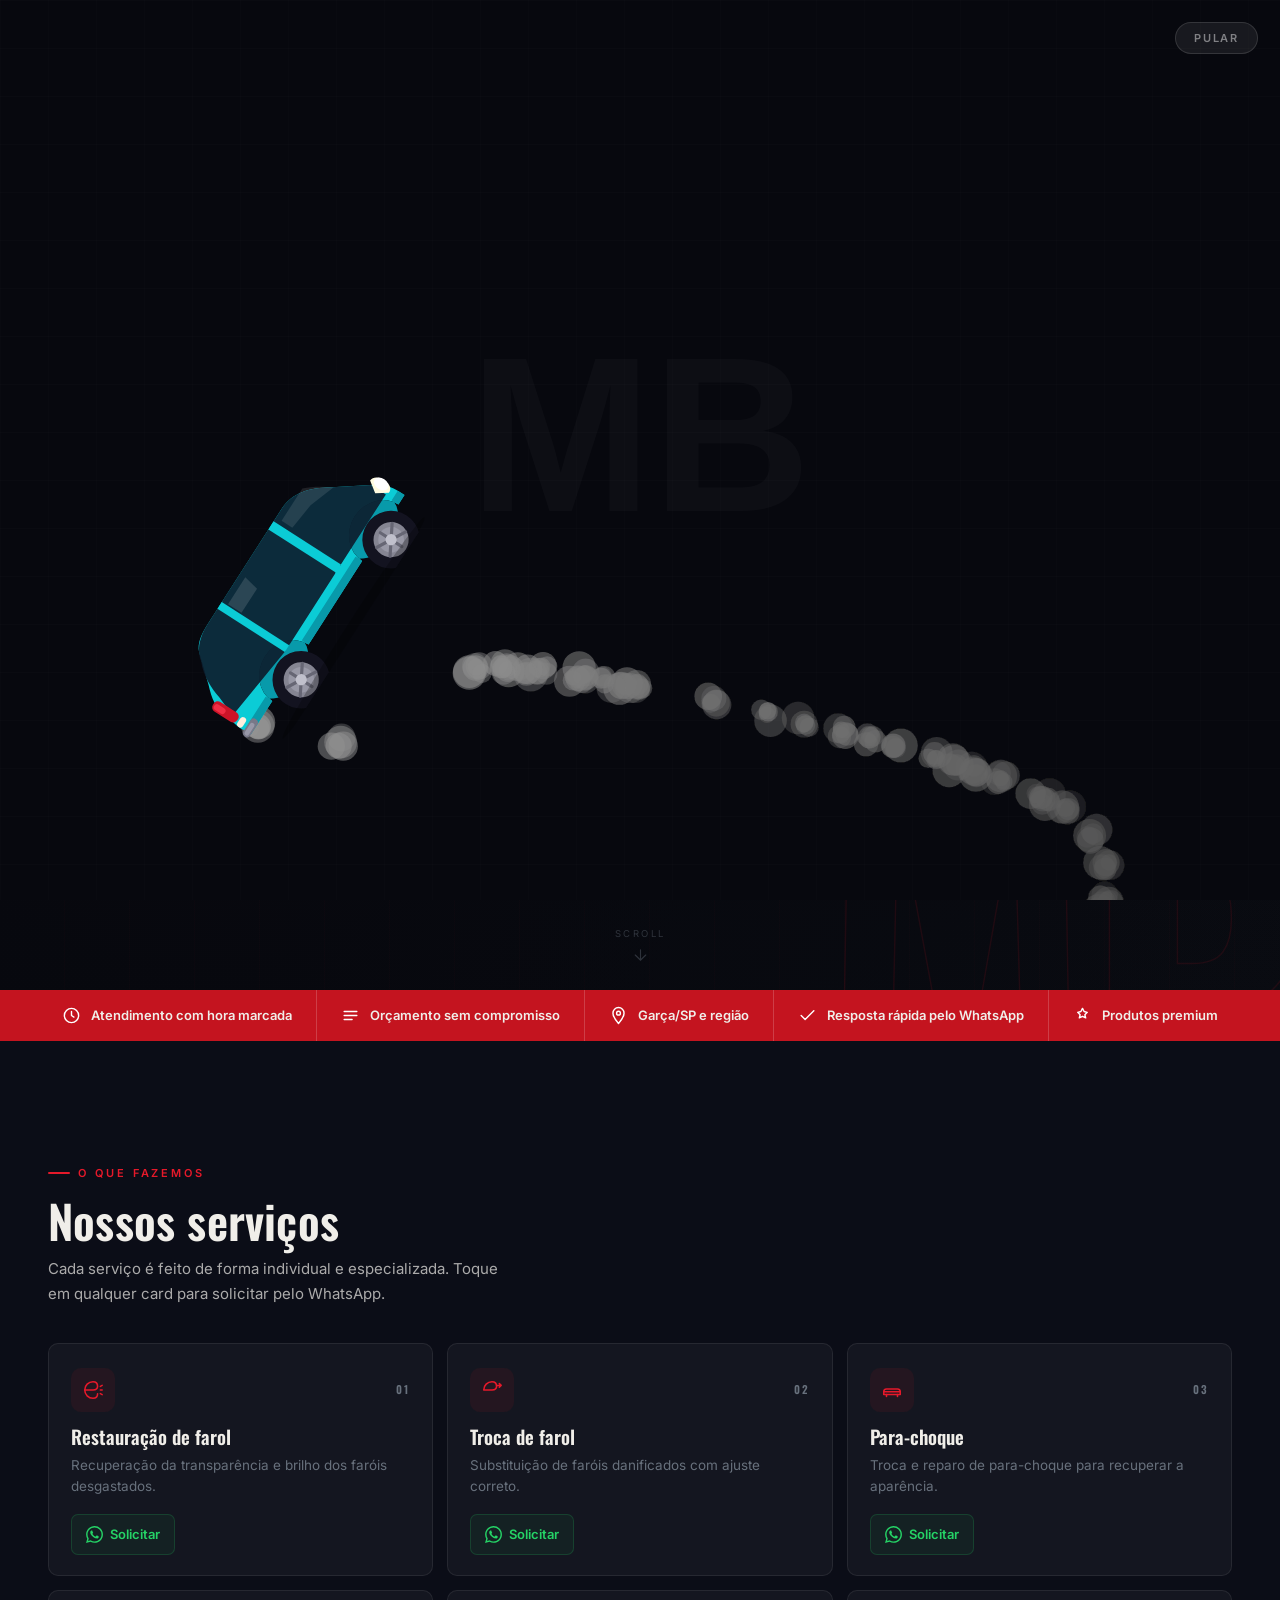
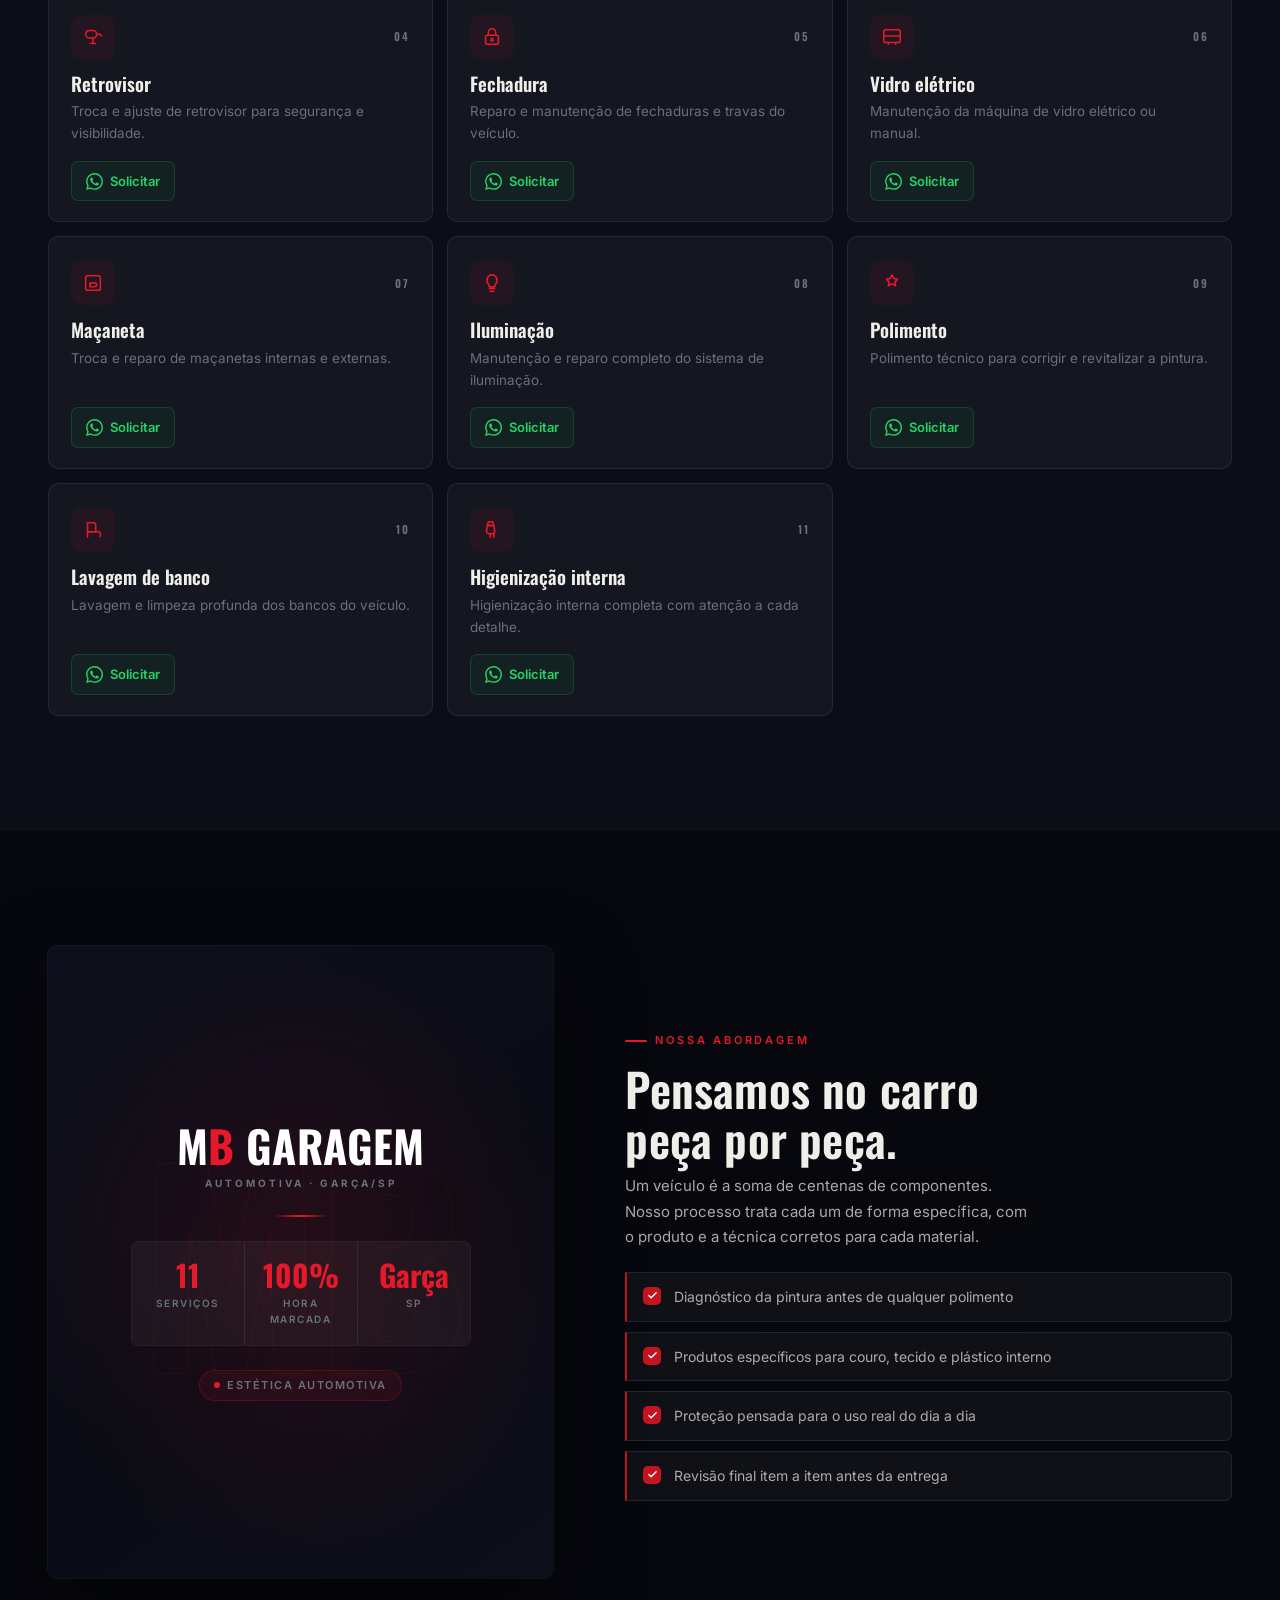
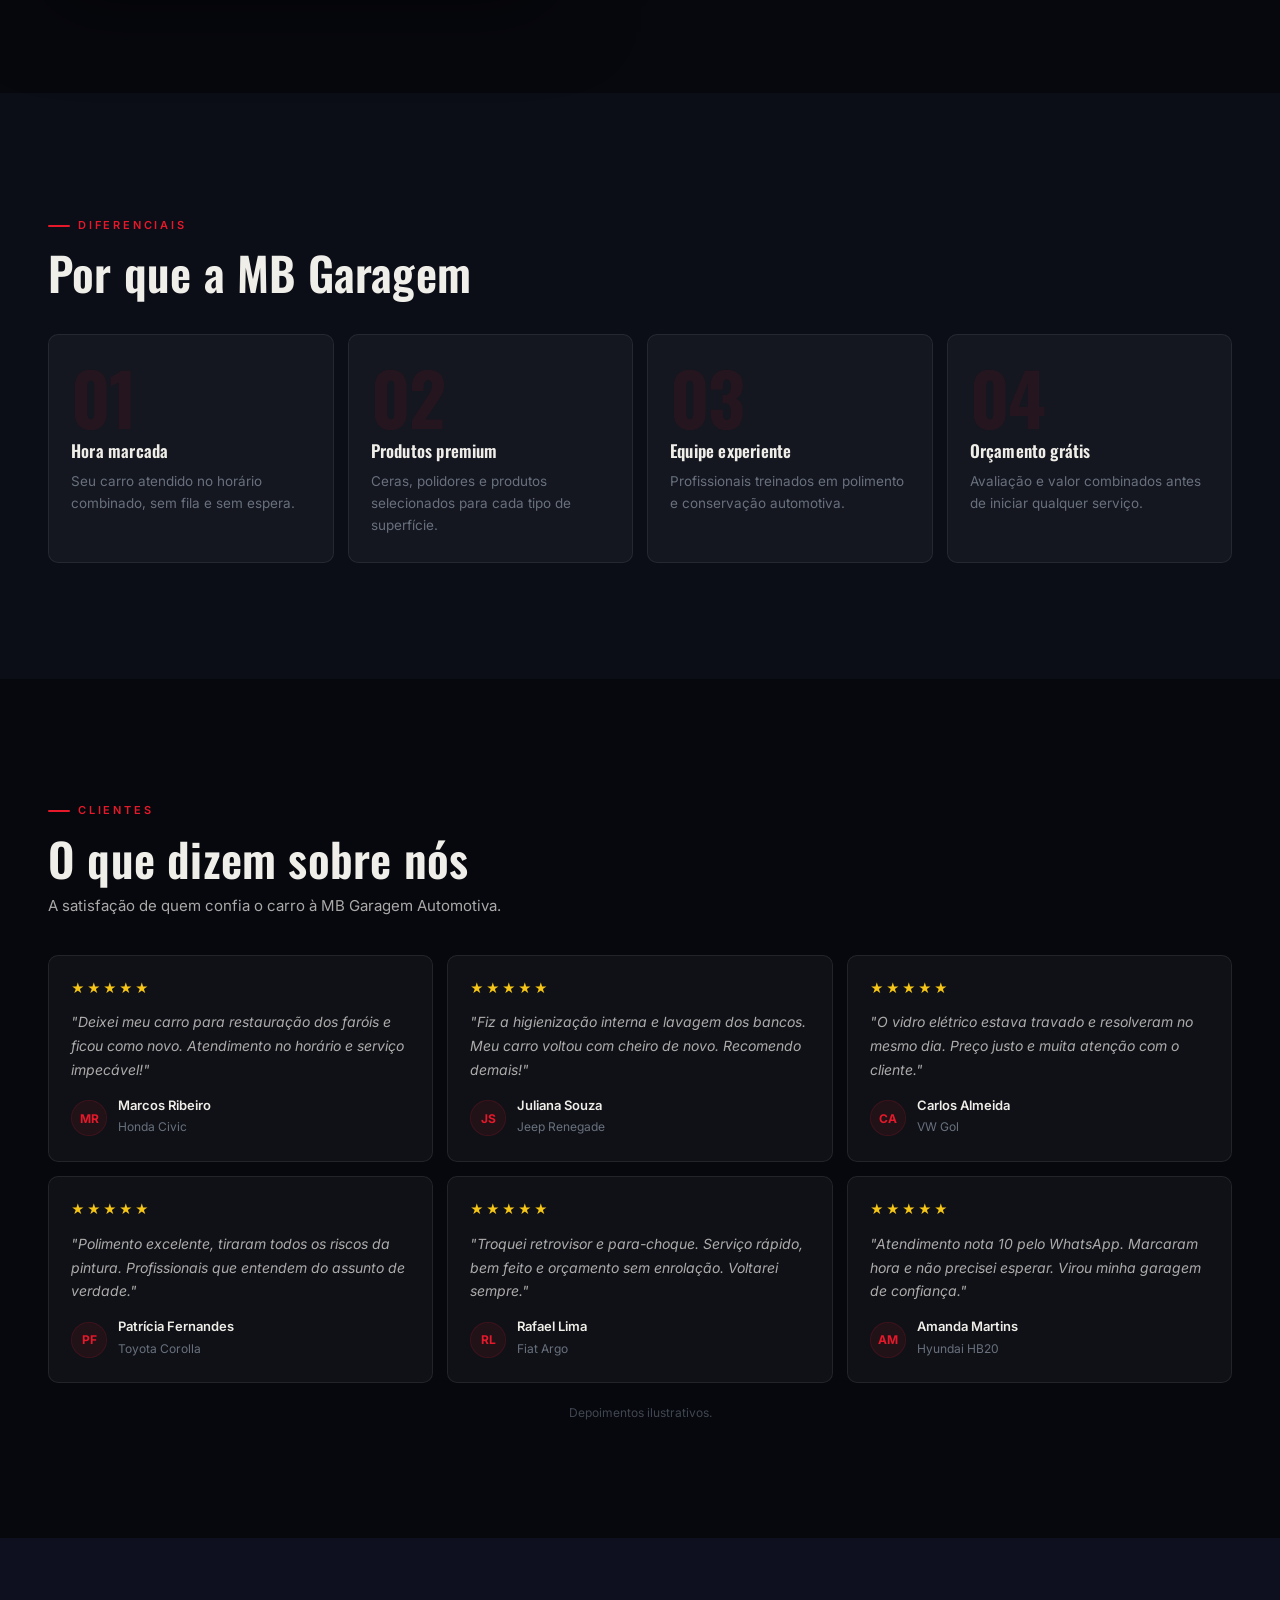
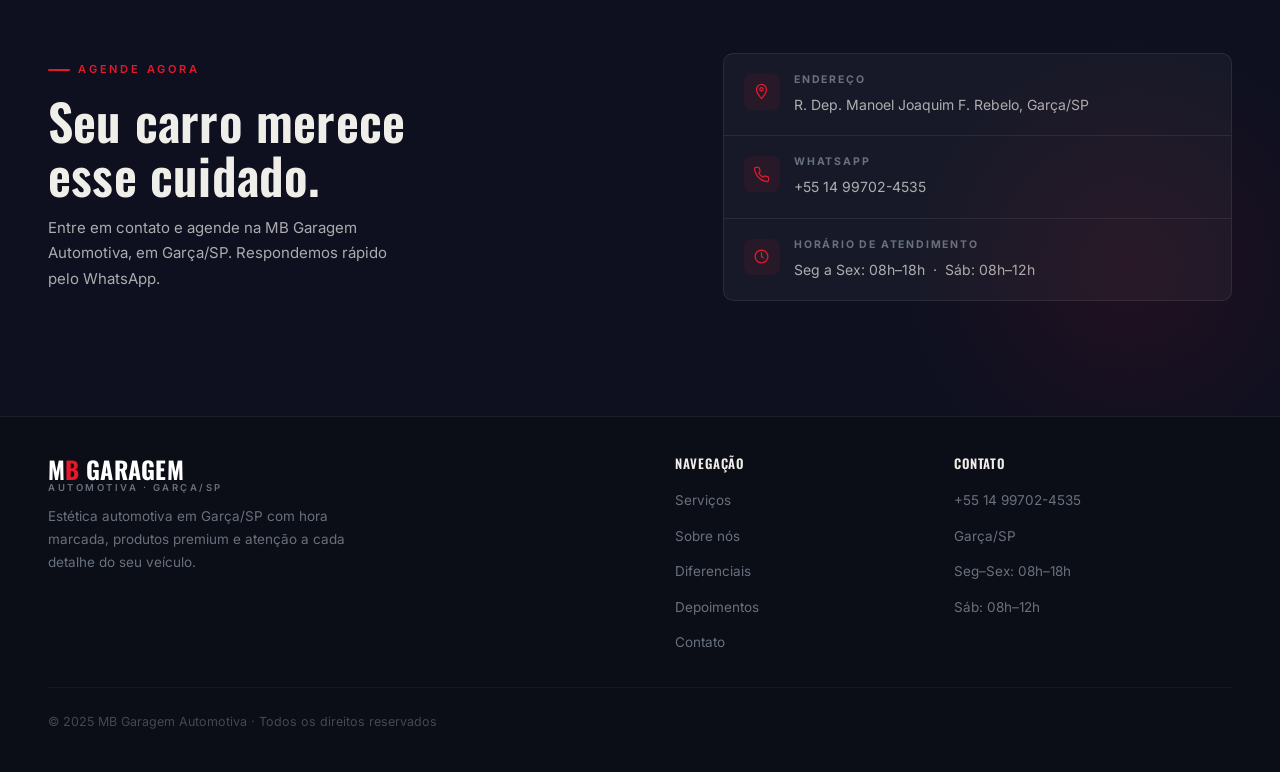
==== commit 1a59491c: "feature: trocando layout" ====
--- a/index.html
+++ b/index.html
@@ -2,1503 +2,1581 @@
 <html lang="pt-BR">
 <head>
 <meta charset="utf-8">
-<meta name="viewport" content="width=device-width,initial-scale=1">
-<meta name="theme-color" content="#0a0b0c" media="(prefers-color-scheme: dark)">
-<meta name="theme-color" content="#f5f4f1" media="(prefers-color-scheme: light)">
-<title>Auto Care | Estética Automotiva Garça/SP</title>
-<meta name="description" content="Estética automotiva em Garça/SP: polimento, lavagem e higienização interna, restauração e troca de faróis, para-choque, retrovisor, maçaneta, fechaduras, vidro elétrico e iluminação.">
-<link rel="canonical" href="https://autocare-garca.com.br/">
-<meta property="og:type" content="website">
-<meta property="og:title" content="Auto Care | Estética Automotiva Garça/SP">
-<meta property="og:description" content="Estética automotiva em Garça/SP: lavagem, higienização, polimento técnico, proteção de pintura, restauração de faróis e serviços especializados.">
-<meta property="og:url" content="https://autocare-garca.com.br/">
-<meta property="og:image" content="https://autocare-garca.com.br/hero.webp">
-<meta property="og:locale" content="pt_BR">
-<meta name="twitter:card" content="summary_large_image">
-<meta name="twitter:title" content="Auto Care | Estética Automotiva Garça/SP">
-<meta name="twitter:description" content="Estética automotiva em Garça/SP: lavagem, higienização, polimento e proteção.">
-<meta name="twitter:image" content="https://autocare-garca.com.br/hero.webp">
-<link rel="preload" as="image" type="image/webp" href="hero.webp">
-<link rel="icon" type="image/svg+xml" href="[data-uri]">
+<meta name="viewport" content="width=device-width,initial-scale=1,viewport-fit=cover">
+<meta name="theme-color" content="#07080e">
+<title>MB Garagem Automotiva | Estética Automotiva Garça/SP</title>
+<meta name="description" content="MB Garagem Automotiva em Garça/SP: polimento, lavagem, higienização, restauração de faróis, para-choque, retrovisor, maçaneta, fechaduras, vidro elétrico e iluminação com hora marcada.">
 <link rel="preconnect" href="https://fonts.googleapis.com">
 <link rel="preconnect" href="https://fonts.gstatic.com" crossorigin>
 <link href="https://fonts.googleapis.com/css2?family=Oswald:wght@500;600;700&family=Inter:wght@400;500;600&display=swap" rel="stylesheet">
-<script>
-  /* Aplica o tema antes de renderizar para evitar "flash" */
-  (function(){
-    try{
-      var saved = localStorage.getItem('ac_theme');
-      var prefersLight = window.matchMedia && window.matchMedia('(prefers-color-scheme: light)').matches;
-      var theme = saved || (prefersLight ? 'light' : 'dark');
-      if (theme === 'light') document.documentElement.setAttribute('data-theme','light');
-    }catch(e){}
-  })();
+<script type="application/ld+json">
+{"@context":"https://schema.org","@type":"LocalBusiness","name":"MB Garagem Automotiva","telephone":"+5514997024535","address":{"@type":"PostalAddress","streetAddress":"R. Dep. Manoel Joaquim Fernandes Rebelo","addressLocality":"Garça","addressRegion":"SP","addressCountry":"BR"},"openingHoursSpecification":[{"@type":"OpeningHoursSpecification","dayOfWeek":["Monday","Tuesday","Wednesday","Thursday","Friday"],"opens":"08:00","closes":"18:00"},{"@type":"OpeningHoursSpecification","dayOfWeek":"Saturday","opens":"08:00","closes":"12:00"}]}
 </script>
 <style>
-  :root{
-    /* Tema escuro (padrão) */
-    --bg:#0a0b0c;
-    --panel:#121314;
-    --panel-2:#0e0f10;
-    --line:#232527;
-    --text:#f2efe9;
-    --muted:#9a9d9f;
-    --nav-bg:8,9,9;              /* usado em rgba() na nav */
-    --hero-overlay:6,7,7;       /* usado no gradiente do hero */
-    --contact-bg:linear-gradient(160deg,#161209,#0a0b0c 55%);
-    --craft-grad-end:#0c0d0e;
-    --tint-strong:.10;         /* opacidade do brilho vermelho nas seções */
-    --tint-lines:.05;          /* opacidade das linhas decorativas */
-    --section-a:#0a0b0c;       /* fundo de seção (alternância A) */
-    --section-b:#101112;       /* fundo de seção (alternância B) */
-    --red:#a5121f;
-    --red-light:#d02635;
-    --gold:var(--red);
-    --gold-light:var(--red-light);
-    --accent-text:#e0384a;     /* vermelho p/ TEXTO — contraste alto no escuro */
-    --whats:#2fae63;
-    --radius:2px;
-    --radius-btn:10px;
-    --wrap:1180px;
+/* =====================================================
+   TOKENS
+===================================================== */
+:root{
+  --bg:       #07080e;
+  --bg2:      #0b0d17;
+  --bg3:      #0e1020;
+  --panel:    rgba(255,255,255,.04);
+  --panelh:   rgba(255,255,255,.07);
+  --border:   rgba(255,255,255,.08);
+  --red:      #c4141f;
+  --red2:     #e5192a;
+  --rglow:    rgba(229,25,42,.30);
+  --rtint:    rgba(229,25,42,.08);
+  --rtint2:   rgba(229,25,42,.14);
+  --text:     #f0eee9;
+  --text2:    rgba(240,238,233,.70);
+  --muted:    #68717d;
+  --green:    #25d366;
+  --gglow:    rgba(37,211,102,.28);
+  --r:        10px;
+  --rsm:      7px;
+  --safe:     env(safe-area-inset-bottom,0px);
+}
+
+/* =====================================================
+   LIGHT THEME
+===================================================== */
+[data-theme="light"]{
+  --bg:     #f4f2ed;
+  --bg2:    #edeae3;
+  --bg3:    #e6e2d9;
+  --panel:  rgba(0,0,0,.045);
+  --panelh: rgba(0,0,0,.08);
+  --border: rgba(0,0,0,.09);
+  --text:   #13131a;
+  --text2:  rgba(19,19,26,.60);
+  --muted:  #898a93;
+  --rglow:  rgba(229,25,42,.18);
+  --rtint:  rgba(229,25,42,.07);
+  --rtint2: rgba(229,25,42,.13);
+}
+[data-theme="light"] body::before{
+  background-image:
+    linear-gradient(rgba(0,0,0,.022) 1px,transparent 1px),
+    linear-gradient(90deg,rgba(0,0,0,.022) 1px,transparent 1px);
+}
+[data-theme="light"] .hdr{
+  background:linear-gradient(to bottom,rgba(244,242,237,.97),rgba(244,242,237,0));
+}
+[data-theme="light"] .hdr.stuck{
+  background:rgba(244,242,237,.97);
+  border-bottom-color:rgba(0,0,0,.09);
+}
+[data-theme="light"] .hero-bg{
+  background:
+    radial-gradient(ellipse 80% 60% at 65% 40%,rgba(229,25,42,.10) 0%,transparent 65%),
+    radial-gradient(ellipse 50% 50% at 15% 70%,rgba(229,25,42,.05) 0%,transparent 55%),
+    linear-gradient(160deg,#f8f6f0 0%,#f4f2ed 50%,#f0ede6 100%);
+}
+[data-theme="light"] .hero-ovl{
+  background:linear-gradient(to bottom,
+    rgba(244,242,237,.65) 0%,
+    rgba(244,242,237,.15) 40%,
+    rgba(244,242,237,.65) 72%,
+    rgba(244,242,237,1.00) 100%
+  );
+}
+[data-theme="light"] .hero::after{
+  background:repeating-linear-gradient(
+    90deg,transparent 0,transparent 64px,
+    rgba(229,25,42,.009) 64px,rgba(229,25,42,.009) 65px
+  );
+}
+[data-theme="light"] .hero-wm{
+  -webkit-text-stroke:1.5px rgba(229,25,42,.06);
+}
+[data-theme="light"] .btn-ghost{
+  background:rgba(0,0,0,.05);
+  border-color:rgba(0,0,0,.12);
+  color:var(--text2);
+}
+[data-theme="light"] .btn-ghost:hover{background:rgba(0,0,0,.09);color:var(--text)}
+
+/* =====================================================
+   RESET
+===================================================== */
+*,*::before,*::after{box-sizing:border-box;margin:0;padding:0}
+html{scroll-behavior:smooth;-webkit-text-size-adjust:100%;tab-size:4}
+body{
+  background:var(--bg);color:var(--text);
+  font-family:'Inter',system-ui,sans-serif;
+  font-size:16px;line-height:1.6;
+  overflow-x:hidden;
+  -webkit-font-smoothing:antialiased;
+  -moz-osx-font-smoothing:grayscale;
+}
+a{color:inherit;text-decoration:none}
+img{max-width:100%;display:block}
+button{cursor:pointer;font-family:inherit;border:none;background:none}
+
+/* =====================================================
+   GRID BACKGROUND TEXTURE
+===================================================== */
+body::before{
+  content:"";position:fixed;inset:0;z-index:-1;pointer-events:none;
+  background-image:
+    linear-gradient(rgba(255,255,255,.014) 1px,transparent 1px),
+    linear-gradient(90deg,rgba(255,255,255,.014) 1px,transparent 1px);
+  background-size:48px 48px;
+}
+
+/* =====================================================
+   CONTAINER  —  único, adaptativo, max 1280px
+===================================================== */
+.c{
+  width:min(100% - 40px, 1280px);
+  margin-inline:auto;
+}
+@media(min-width:640px){.c{width:min(100% - 64px, 1280px)}}
+@media(min-width:1024px){.c{width:min(100% - 96px, 1280px)}}
+
+section{padding:clamp(60px,9vw,120px) 0}
+
+/* =====================================================
+   TYPOGRAPHY
+===================================================== */
+h1,h2,h3,h4{
+  font-family:'Oswald',system-ui,sans-serif;
+  font-weight:600;line-height:1.05;letter-spacing:.2px;
+}
+
+.eyebrow{
+  display:inline-flex;align-items:center;gap:8px;
+  font-size:11px;font-weight:600;letter-spacing:2.8px;
+  text-transform:uppercase;color:var(--red2);margin-bottom:14px;
+}
+.eyebrow::before{
+  content:"";width:22px;height:2px;
+  background:var(--red2);border-radius:1px;flex-shrink:0;
+}
+
+.section-title{font-size:clamp(26px,4vw,46px);line-height:1.08}
+.section-sub{font-size:15px;color:var(--text2);line-height:1.7;margin-top:10px;max-width:52ch}
+
+/* =====================================================
+   BUTTONS
+===================================================== */
+.btn{
+  display:inline-flex;align-items:center;justify-content:center;gap:9px;
+  padding:14px 24px;font-family:'Inter',sans-serif;font-weight:600;
+  font-size:15px;border-radius:var(--r);border:none;text-decoration:none;
+  transition:all .2s ease;white-space:nowrap;cursor:pointer;
+  -webkit-tap-highlight-color:transparent;
+}
+.btn svg{flex-shrink:0}
+
+.btn-green{
+  background:var(--green);color:#fff;
+  box-shadow:0 4px 22px var(--gglow);
+}
+.btn-green:hover{background:#22c55e;box-shadow:0 6px 30px rgba(37,211,102,.42);transform:translateY(-1px)}
+.btn-green:active{transform:scale(.98)}
+
+.btn-red{
+  background:var(--red);color:#fff;
+  box-shadow:0 4px 22px var(--rglow);
+}
+.btn-red:hover{background:var(--red2);box-shadow:0 6px 30px rgba(229,25,42,.46);transform:translateY(-1px)}
+.btn-red:active{transform:scale(.98)}
+
+.btn-ghost{
+  background:var(--panel);color:var(--text2);
+  border:1px solid var(--border);backdrop-filter:blur(6px);
+}
+.btn-ghost:hover{background:var(--panelh);color:var(--text);border-color:rgba(255,255,255,.15)}
+.btn-ghost:active{transform:scale(.98)}
+
+.btn-lg{padding:17px 32px;font-size:16px}
+.btn-full{width:100%}
+
+/* =====================================================
+   SCROLL REVEAL
+===================================================== */
+.rev{opacity:0;transform:translateY(22px);transition:opacity .6s ease,transform .6s ease}
+.rev.on{opacity:1;transform:none}
+.rev[data-d="1"]{transition-delay:.10s}
+.rev[data-d="2"]{transition-delay:.18s}
+.rev[data-d="3"]{transition-delay:.26s}
+@media(prefers-reduced-motion:reduce){.rev{opacity:1;transform:none;transition:none}}
+
+/* =====================================================
+   HEADER
+===================================================== */
+.hdr{
+  position:fixed;top:0;left:0;right:0;z-index:100;
+  padding:20px 0;
+  background:linear-gradient(to bottom,rgba(7,8,14,.95),rgba(7,8,14,0));
+  transition:background .3s,border-color .3s;
+  border-bottom:1px solid transparent;
+}
+.hdr.stuck{
+  background:rgba(7,8,14,.96);
+  border-bottom-color:var(--border);
+  backdrop-filter:blur(16px);-webkit-backdrop-filter:blur(16px);
+}
+.hdr-inner{
+  display:flex;align-items:center;justify-content:space-between;gap:20px;
+}
+.logo{display:flex;flex-direction:column;line-height:1;user-select:none}
+.logo-name{
+  font-family:'Oswald',sans-serif;font-weight:700;
+  font-size:clamp(18px,2.8vw,24px);letter-spacing:.3px;color:#fff;
+}
+.logo-name em{color:var(--red2);font-style:normal}
+.logo-sub{
+  font-size:9.5px;font-weight:600;letter-spacing:2.5px;
+  text-transform:uppercase;color:var(--muted);margin-top:2px;
+}
+
+/* Desktop nav links */
+.nav-links{
+  display:none;list-style:none;gap:32px;align-items:center;
+}
+.nav-links a{
+  font-size:14px;font-weight:500;color:var(--text2);
+  transition:color .15s;
+}
+.nav-links a:hover{color:var(--text)}
+@media(min-width:768px){.nav-links{display:flex}}
+
+.hdr-cta{padding:10px 20px;font-size:14px}
+
+/* =====================================================
+   HERO
+===================================================== */
+.hero{
+  min-height:100svh;
+  position:relative;
+  display:flex;flex-direction:column;justify-content:flex-end;
+  padding-top:90px;
+  overflow:hidden;isolation:isolate;
+}
+
+/* Hero background — CSS only, no image */
+.hero-bg{
+  position:absolute;inset:0;z-index:-2;
+  background:
+    radial-gradient(ellipse 80% 60% at 65% 40%, rgba(100,20,30,.28) 0%, transparent 65%),
+    radial-gradient(ellipse 50% 50% at 15% 70%, rgba(229,25,42,.12) 0%, transparent 55%),
+    linear-gradient(160deg, #0c0d18 0%, #07080e 50%, #0a0c12 100%);
+}
+
+/* Mobile: dark gradient from top and bottom */
+.hero-ovl{
+  position:absolute;inset:0;z-index:-1;pointer-events:none;
+  background:
+    linear-gradient(to bottom,
+      rgba(7,8,14,.80) 0%,
+      rgba(7,8,14,.35) 40%,
+      rgba(7,8,14,.82) 72%,
+      rgba(7,8,14,1.00) 100%
+    );
+}
+
+/* Speed-lines texture */
+.hero::after{
+  content:"";position:absolute;inset:0;z-index:-1;pointer-events:none;
+  background:repeating-linear-gradient(
+    90deg,transparent 0,transparent 64px,
+    rgba(229,25,42,.016) 64px,rgba(229,25,42,.016) 65px
+  );
+}
+
+/* Watermark */
+.hero-wm{
+  position:absolute;right:-2%;bottom:-4%;z-index:0;
+  font-family:'Oswald',sans-serif;font-weight:700;
+  font-size:clamp(160px,38vw,380px);line-height:1;
+  letter-spacing:-4px;color:transparent;
+  -webkit-text-stroke:1.5px rgba(229,25,42,.10);
+  pointer-events:none;user-select:none;white-space:nowrap;
+}
+
+.hero-inner{
+  position:relative;z-index:1;
+  padding:0 0 clamp(72px,12vw,120px);
+}
+
+/* Pulsing location badge */
+.hero-badge{
+  display:inline-flex;align-items:center;gap:8px;
+  background:var(--rtint);border:1px solid rgba(229,25,42,.35);
+  border-radius:999px;padding:6px 15px;
+  font-size:11px;font-weight:700;letter-spacing:1.8px;
+  text-transform:uppercase;color:var(--red2);margin-bottom:24px;
+}
+.badge-dot{
+  width:6px;height:6px;border-radius:50%;background:var(--red2);
+  animation:blink 2.4s ease-in-out infinite;
+}
+@keyframes blink{
+  0%,100%{opacity:1;box-shadow:0 0 0 0 rgba(229,25,42,.8)}
+  50%{opacity:.6;box-shadow:0 0 0 6px rgba(229,25,42,0)}
+}
+
+.hero-h1{
+  font-size:clamp(50px,10vw,120px);
+  line-height:.95;margin-bottom:18px;
+  max-width:14ch;
+}
+.hero-h1 span{display:block}
+.h1-a{color:var(--text)}
+.h1-b{
+  color:var(--red2);
+  text-shadow:0 0 60px rgba(229,25,42,.5),0 0 120px rgba(229,25,42,.18);
+}
+.h1-c{
+  font-family:'Inter',sans-serif;font-weight:600;
+  font-size:clamp(11px,1.4vw,14px);
+  letter-spacing:4px;text-transform:uppercase;
+  color:var(--muted);margin-top:12px;
+  text-shadow:none;
+}
+
+.hero-lead{
+  font-size:clamp(14px,1.6vw,17px);color:var(--text2);
+  line-height:1.7;max-width:44ch;margin-bottom:30px;
+}
+
+.hero-ctas{
+  display:flex;flex-wrap:wrap;gap:12px;margin-bottom:40px;
+}
+
+/* Stats */
+.hero-stats{
+  display:flex;
+  background:var(--panel);border:1px solid var(--border);
+  border-radius:var(--r);overflow:hidden;
+  backdrop-filter:blur(8px);max-width:460px;
+}
+.hst{
+  flex:1;padding:14px 10px;text-align:center;
+  border-right:1px solid var(--border);
+}
+.hst:last-child{border-right:none}
+.hst b{
+  display:block;font-family:'Oswald',sans-serif;
+  font-size:clamp(20px,3vw,30px);color:var(--red2);line-height:1;margin-bottom:4px;
+}
+.hst s{
+  text-decoration:none;display:block;
+  font-size:10px;font-weight:600;letter-spacing:1.3px;
+  text-transform:uppercase;color:var(--muted);
+}
+
+/* Scroll indicator */
+.scroll-cue{
+  position:absolute;bottom:26px;left:50%;transform:translateX(-50%);
+  z-index:2;display:flex;flex-direction:column;align-items:center;gap:5px;
+  animation:cue 2.8s ease-in-out infinite;pointer-events:none;opacity:.4;
+}
+.scroll-cue span{font-size:9.5px;letter-spacing:2.5px;text-transform:uppercase;color:var(--muted)}
+.scroll-cue svg{width:18px;height:18px;stroke:var(--muted);fill:none;stroke-width:1.5;stroke-linecap:round}
+@keyframes cue{0%,100%{transform:translateX(-50%) translateY(0)}50%{transform:translateX(-50%) translateY(7px)}}
+
+/* Desktop hero: content on left, image visible right */
+@media(min-width:768px){
+  .hero{justify-content:center}
+  .hero-inner{padding:80px 0}
+  .hero-ovl{
+    background:
+      linear-gradient(110deg,
+        rgba(7,8,14,.97) 0%,
+        rgba(7,8,14,.90) 38%,
+        rgba(7,8,14,.50) 62%,
+        rgba(7,8,14,.10) 100%
+      );
   }
-
-  :root[data-theme="light"]{
-    /* Tema claro */
-    --bg:#f5f4f1;
-    --panel:#ffffff;
-    --panel-2:#eceae5;
-    --line:#dcd9d2;
-    --text:#1a1b1c;
-    --muted:#5f6163;
-    --nav-bg:245,244,241;
-    --hero-overlay:245,244,241;
-    --contact-bg:#eceae5;
-    --craft-grad-end:#eceae5;
-    --tint-strong:0;           /* sem brilho vermelho no claro */
-    --tint-lines:.03;          /* linhas bem sutis no claro */
-    --section-a:#ffffff;       /* fundo de seção (alternância A) */
-    --section-b:#f1efea;       /* fundo de seção (alternância B) */
-    --red:#a5121f;
-    --red-light:#d02635;
-    --gold:var(--red);
-    --gold-light:var(--red-light);
-    --accent-text:#a5121f;     /* vermelho limpo p/ TEXTO no claro */
-    --whats:#2fae63;
-  }
-
-  :root{ color-scheme:dark; }
-  :root[data-theme="light"]{ color-scheme:light; }
-
-  *{box-sizing:border-box}
-  html{scroll-behavior:smooth;-webkit-text-size-adjust:100%}
-  body{overflow-x:hidden}
-  a,button{-webkit-tap-highlight-color:rgba(165,18,31,.15)}
-  body{
-    margin:0;
-    background:var(--bg);
-    color:var(--text);
-    font-family:'Inter',Arial,sans-serif;
-    font-size:16px;
-    line-height:1.6;
-    -webkit-font-smoothing:antialiased;
-    transition:background-color .3s ease, color .3s ease;
-  }
-  h1,h2,h3{
-    font-family:'Oswald',Arial,sans-serif;
-    font-weight:600;
-    margin:0;
-    letter-spacing:.2px;
-  }
-  a{color:inherit}
-  img{max-width:100%;display:block}
-  .wrap{width:min(var(--wrap),92%);margin-inline:auto}
-  :focus-visible{outline:2px solid var(--gold-light);outline-offset:3px}
-
-  /* ---------- NAV ---------- */
-  header.site-nav{
-    position:fixed;inset:0 0 auto 0;z-index:50;
-    padding:18px 0;
-    background:linear-gradient(to bottom, rgba(var(--nav-bg),.92), rgba(var(--nav-bg),0));
-  }
-  header.site-nav.scrolled{background:rgba(var(--nav-bg),.92);border-bottom:1px solid var(--line);backdrop-filter:blur(6px)}
-  .nav-inner{display:flex;align-items:center;justify-content:space-between;gap:20px}
-  .nav-actions{display:flex;align-items:center;gap:12px;order:3}
-  .logo{font-family:'Oswald',Arial,sans-serif;font-weight:700;font-size:20px;letter-spacing:.5px;white-space:nowrap}
-  .logo .accent{color:var(--accent-text)}
-  .logo small{display:block;font-family:'Inter',Arial,sans-serif;color:var(--muted);font-weight:500;font-size:11px;letter-spacing:1.5px;margin-top:2px}
-
-  .nav-links{display:flex;align-items:center;gap:34px;list-style:none;margin:0;padding:0}
-  .nav-links a{text-decoration:none;color:var(--text);font-size:14.5px;transition:color .15s ease}
-  .nav-links a:hover{color:var(--accent-text)}
-  .nav-links .nav-cta{
-    background:var(--gold);color:#fff;padding:10px 18px;border-radius:var(--radius-btn);
-    font-weight:600;font-size:14px;
-  }
-  .nav-links .nav-cta:hover{background:var(--gold-light)}
-
-  .menu-toggle{
-    display:none;flex-direction:column;justify-content:center;gap:5px;
-    width:38px;height:38px;background:none;border:1px solid var(--line);border-radius:var(--radius-btn);
-    cursor:pointer;padding:0
-  }
-  .menu-toggle span{display:block;height:2px;width:18px;background:var(--text);margin:0 auto}
-
-  /* ---------- THEME TOGGLE ---------- */
-  .theme-toggle{
-    display:flex;align-items:center;justify-content:center;
-    width:38px;height:38px;flex:0 0 auto;
-    background:var(--red);border:1px solid var(--red);border-radius:50%;
-    color:#fff;cursor:pointer;padding:0;
-    transition:background .15s ease, border-color .15s ease;
-  }
-  .theme-toggle:hover{background:var(--red-light);border-color:var(--red-light)}
-  .theme-toggle svg{width:18px;height:18px;fill:none;stroke:currentColor;stroke-width:2;stroke-linecap:round;stroke-linejoin:round}
-  .theme-toggle .icon-moon{display:none}
-  .theme-toggle .icon-sun{display:block}
-  :root[data-theme="light"] .theme-toggle .icon-sun{display:none}
-  :root[data-theme="light"] .theme-toggle .icon-moon{display:block}
-
-  /* mobile nav — logo + tema na 1ª linha, abas distribuídas na 2ª */
-  @media (max-width:860px){
-    header.site-nav{padding:12px 0}
-    .nav-inner{flex-wrap:wrap;gap:12px;align-items:center}
-    .logo{flex:1 1 auto;order:1}
-    .nav-actions{order:2;flex:0 0 auto}
-    .nav-links{
-      order:3;flex:1 1 100%;
-      display:flex;flex-direction:row;align-items:stretch;
-      gap:8px;padding:0;margin:0;
-      transform:none;position:static;height:auto;width:100%;
-      background:none;border:none;box-shadow:none;
-    }
-    .nav-links li{flex:1 1 0;min-width:0}
-    .nav-links a{
-      font-size:13.5px;font-weight:600;text-align:center;
-      display:flex;align-items:center;justify-content:center;
-      padding:10px 8px;border-radius:999px;border:1px solid var(--line);
-      color:var(--text);width:100%;
-    }
-    .nav-links a.active{background:var(--red);border-color:var(--red);color:#fff !important}
-    .nav-links .nav-cta{display:none}
-    .menu-toggle{display:none}
-    .nav-overlay{display:none}
-    .hero{padding-top:150px}
-  }
-
-  /* ---------- HERO ---------- */
-  .hero{
-    min-height:100svh;
-    display:flex;align-items:center;
-    position:relative;
-    padding-top:80px;
-    overflow:hidden;
-    isolation:isolate;
-  }
-  .hero-bg{
-    position:absolute;inset:0;z-index:-2;
-    background-image:url('hero.webp');
-    background-size:cover;
-    background-position:70% 45%;
-    filter:saturate(1.05) brightness(.85);
-    opacity:.9;
-  }
-  .hero::before{
-    content:"";position:absolute;inset:0;z-index:-1;
-    background:
-      linear-gradient(100deg, rgba(var(--hero-overlay),1) 15%, rgba(var(--hero-overlay),.92) 40%, rgba(var(--hero-overlay),.4) 72%, rgba(var(--hero-overlay),.12) 100%),
-      linear-gradient(to top, rgba(var(--hero-overlay),1) 0%, rgba(var(--hero-overlay),0) 30%);
-    pointer-events:none;
-  }
-  .hero::after{
-    content:"";position:absolute;inset:0;z-index:-1;pointer-events:none;
-    background-image:repeating-linear-gradient(115deg, rgba(165,18,31,.03) 0 1px, transparent 1px 140px);
-  }
-  .hero-inner{position:relative;z-index:1;padding-block:60px}
-  .tag{
-    display:inline-flex;align-items:center;gap:8px;
-    padding:7px 16px;border-radius:999px;
-    background:rgba(165,18,31,.12);border:1px solid rgba(165,18,31,.45);
-    color:var(--accent-text);font-size:12.5px;font-weight:700;letter-spacing:.6px;
-    text-transform:uppercase;
-  }
-  .tag::before{content:"";width:7px;height:7px;border-radius:50%;background:var(--red-light)}
-  h1{
-    font-size:clamp(46px,7.8vw,100px);
-    line-height:.98;
-    margin:22px 0 26px;
-    max-width:14ch;
-    text-wrap:balance;
-    color:var(--text);
-    letter-spacing:-.5px;
-  }
-  h1 .stroke{color:var(--accent-text)}
-  .lead{max-width:46ch;color:var(--text);opacity:.82;font-size:clamp(16px,1.6vw,19px);line-height:1.7}
-  .hero-ctas{display:flex;flex-wrap:wrap;gap:14px;margin-top:32px}
-  .btn{
-    display:inline-flex;align-items:center;gap:8px;
-    padding:15px 26px;text-decoration:none;font-weight:600;
-    border-radius:var(--radius-btn);font-size:15px;transition:transform .15s ease, background .15s ease;
-  }
-  .btn:hover{transform:translateY(-1px)}
-  .btn-primary{background:var(--gold);color:#fff}
-  .btn-primary:hover{background:var(--gold-light)}
-  .btn-ghost{border:1px solid var(--line);color:var(--text)}
-  .btn-ghost:hover{border-color:var(--gold)}
-  .btn-whats{background:var(--whats);color:#fff}
-  .btn-whats:hover{background:#33c46f}
-
-  .hero-stats{display:flex;gap:clamp(20px,4vw,52px);margin-top:56px;flex-wrap:wrap}
-  .stat b{font-family:'Oswald',Arial,sans-serif;font-size:clamp(24px,3vw,34px);display:block;color:var(--accent-text)}
-  .stat span{color:var(--muted);font-size:13.5px}
-
-  /* ---------- SECTION SHELL ---------- */
-  section{padding:clamp(64px,9vw,110px) 0}
-
-  /* ---------- NAV ACTIVE STATE (scroll-based) ---------- */
-  .nav-links a.active{color:var(--accent-text)}
-
-  /* ---------- TRUST BAR ---------- */
-  .trust-bar{background:var(--red);color:#fff}
-  .trust-inner{display:grid;grid-template-columns:repeat(4,1fr);gap:20px;padding:26px 0}
-  .trust-item{display:flex;align-items:center;gap:12px;justify-content:center;font-size:14px;font-weight:600;line-height:1.3}
-  .trust-item svg{width:26px;height:26px;flex:0 0 auto;fill:none;stroke:#fff;stroke-width:1.8;stroke-linecap:round;stroke-linejoin:round}
-
-  /* ---------- SCROLL REVEAL ---------- */
-  .reveal{opacity:0;transform:translateY(28px);transition:opacity .7s ease, transform .7s ease}
-  .reveal.is-visible{opacity:1;transform:none}
-  .cards .reveal:nth-child(2){transition-delay:.05s}
-  .cards .reveal:nth-child(3){transition-delay:.1s}
-  @media (prefers-reduced-motion:reduce){
-    .reveal{opacity:1;transform:none;transition:none}
-  }
-
-  /* ---------- DIVISOR ---------- */
-  .section-head{max-width:640px;margin:0 0 46px}
-  .section-head h2{font-size:clamp(28px,4vw,42px);line-height:1.1}
-  .section-head p{color:var(--muted);margin-top:14px;font-size:16px;line-height:1.7}
-  .services{background:var(--section-a)}
-
-  /* ---------- CRAFT / SPLIT LAYOUT ---------- */
-  .craft{
-    position:relative;
-    border-top:1px solid var(--line);
-    background:var(--section-b);
-    isolation:isolate;
-    overflow:hidden;
-  }
-  .craft::before{
-    content:"";position:absolute;inset:0;z-index:0;pointer-events:none;
-    background:radial-gradient(ellipse at 10% 50%, rgba(165,18,31,var(--tint-strong)) 0%, transparent 50%);
-  }
-  .craft{padding-block:clamp(80px,10vw,120px)}
-  .craft-inner{
-    position:relative;z-index:1;
-    display:grid;grid-template-columns:1fr 1fr;gap:clamp(40px,6vw,80px);align-items:center;
-  }
-  .craft-copy h2{font-size:clamp(26px,3.4vw,40px);max-width:16ch;line-height:1.1;color:var(--text)}
-  .craft-copy p{color:var(--muted);margin-top:18px;line-height:1.75;font-size:15.5px}
-  .craft-list{
-    list-style:none;margin:32px 0 0;padding:0;
-    display:grid;gap:12px;
-  }
-  .craft-list li{
-    display:flex;gap:14px;align-items:flex-start;color:var(--text);font-size:14.5px;line-height:1.5;
-    padding:14px 16px;
-    border-left:2px solid var(--red);
-    background:rgba(165,18,31,.04);
-    border-radius:0 var(--radius-btn) var(--radius-btn) 0;
-  }
-  .craft-list li::before{
-    content:"";flex:0 0 auto;width:20px;height:20px;margin-top:1px;border-radius:5px;
-    background:var(--red) url("data:image/svg+xml,%3Csvg xmlns='http://www.w3.org/2000/svg' viewBox='0 0 24 24' fill='none' stroke='%23fff' stroke-width='3' stroke-linecap='round' stroke-linejoin='round'%3E%3Cpath d='M20 6L9 17l-5-5'/%3E%3C/svg%3E") center/13px no-repeat;
-  }
-
-  /* Craft visual (image panel) */
-  .craft-visual{
-    position:relative;border-radius:14px;overflow:hidden;
-    aspect-ratio:3/4;
-    box-shadow:0 30px 70px rgba(0,0,0,.4), 0 0 0 1px var(--line);
-  }
-  .craft-visual img{
-    width:100%;height:100%;object-fit:cover;
-    object-position:65% center;
-    display:block;
-    filter:saturate(1.1) brightness(.88);
-  }
-  .craft-visual::after{
-    content:"";position:absolute;inset:0;
-    background:linear-gradient(160deg, rgba(10,11,12,.45) 0%, transparent 55%);
-    pointer-events:none;
-  }
-  :root[data-theme="light"] .craft-visual img{filter:saturate(1.1) brightness(.95)}
-  :root[data-theme="light"] .craft-visual::after{
-    background:linear-gradient(160deg, rgba(245,244,241,.3) 0%, transparent 55%);
-  }
-
-  @media (max-width:860px){
-    .craft-inner{grid-template-columns:1fr;gap:40px}
-    .craft-visual{
-      order:-1;aspect-ratio:16/9;
-      border-radius:12px;
-    }
-  }
-
-  /* ---------- WHY / DIFERENCIAIS — editorial numbers ---------- */
-  .why{background:var(--section-a)}
-  .why-grid{display:grid;grid-template-columns:repeat(2,1fr);gap:clamp(20px,3vw,40px)}
-  .why-item{
-    border:1px solid var(--line);
-    border-radius:var(--radius-btn);
-    padding:clamp(24px,3vw,40px);
-    position:relative;overflow:hidden;
-    background:var(--section-b);
-    transition:border-color .25s ease, transform .25s ease;
-  }
-  .why-item:hover{border-color:rgba(165,18,31,.3);transform:translateY(-4px)}
-  .why-item-num{
-    display:block;
-    font-family:'Oswald',Arial,sans-serif;
-    font-size:clamp(56px,7vw,80px);font-weight:700;
-    color:var(--red);opacity:.1;
-    line-height:1;margin-bottom:16px;
-    letter-spacing:-1px;
-  }
-  .why-item h3{font-size:18px;margin-bottom:10px;color:var(--text)}
-  .why-item p{color:var(--muted);font-size:14.5px;line-height:1.65;margin:0}
-
-  /* ---------- SERVICES ---------- */
-  .cards{display:grid;grid-template-columns:repeat(3,1fr);gap:22px}
-  .card{
-    position:relative;
-    display:flex;flex-direction:column;
-    padding:30px 26px 24px;
-    background:var(--section-a);
-    border:1px solid var(--line);
-    border-radius:var(--radius-btn);
-    min-height:210px;
-    box-shadow:0 6px 22px rgba(0,0,0,.08);
-    overflow:hidden;
-    transition:transform .2s ease, box-shadow .2s ease, border-color .2s ease;
-  }
-  /* barra superior que anima no hover */
-  .card::before{
-    content:"";position:absolute;top:0;left:0;height:3px;width:100%;
-    background:var(--red);transform:scaleX(0);transform-origin:left;
-    transition:transform .3s ease;
-  }
-  .card:hover{transform:translateY(-6px);box-shadow:0 16px 38px rgba(0,0,0,.16);border-color:transparent}
-  .card:hover::before{transform:scaleX(1)}
-  .card-top{display:flex;align-items:center;justify-content:space-between;margin-bottom:16px}
-  .card-icon{
-    display:inline-flex;align-items:center;justify-content:center;
-    width:48px;height:48px;border-radius:12px;
-    background:rgba(165,18,31,.08);color:var(--accent-text);
-    transition:background .2s ease, transform .2s ease;
-  }
-  .card:hover .card-icon{background:var(--red);color:#fff;transform:rotate(-6deg)}
-  .card-icon svg{width:26px;height:26px;fill:none;stroke:currentColor;stroke-width:1.7;stroke-linecap:round;stroke-linejoin:round}
-  .card .num{color:var(--muted);font-family:'Oswald',Arial,sans-serif;font-size:26px;font-weight:700;opacity:.35;line-height:1}
-  .card h3{margin:0 0 10px;font-size:19px}
-  .card p{color:var(--muted);line-height:1.65;margin:0 0 20px;font-size:14.5px}
-
-  /* ver todos os serviços */
-  .card-extra{display:none}
-  .cards.expanded .card-extra{display:flex}
-  .services-more{display:flex;justify-content:center;margin-top:32px}
-  .services-more .btn{cursor:pointer}
-
-  /* rodapé do card: label piscante + botão circular do WhatsApp */
-  .card-cta{margin-top:auto;display:flex;align-items:center;justify-content:flex-end;gap:10px}
-  .card-cta-label{
-    display:inline-flex;align-items:center;gap:8px;
-    font-weight:700;font-size:13px;color:var(--whats);
-    animation:blinkCta 1.1s ease-in-out infinite;
-  }
-  .card-cta-label .arrow{font-size:16px;line-height:1;animation:pointArrow 1.1s ease-in-out infinite}
-  .card-whats{
-    display:inline-flex;align-items:center;justify-content:center;
-    width:34px;height:34px;flex:0 0 auto;
-    border-radius:50%;
-    background:var(--whats);color:#fff;text-decoration:none;
-    box-shadow:0 3px 10px rgba(47,174,99,.4);
-    transition:transform .15s ease, box-shadow .15s ease;
-  }
-  .card-whats:hover{transform:scale(1.08)}
-  .card-whats svg{width:17px;height:17px;fill:currentColor}
-
-  @keyframes blinkCta{
-    0%,100%{opacity:1}
-    50%{opacity:.25}
-  }
-  @keyframes pointArrow{
-    0%,100%{transform:translateX(0)}
-    50%{transform:translateX(6px)}
-  }
-  @media (prefers-reduced-motion:reduce){
-    .card-cta-label,.card-cta-label .arrow{animation:none}
-  }
-
-  /* why-item styles now defined in CRAFT/WHY block above */
-
-  /* ---------- CONTACT ---------- */
-  .reviews{background:var(--section-b)}
-  .reviews-grid{display:grid;grid-template-columns:repeat(3,1fr);gap:22px}
-  .review{
-    margin:0;background:var(--section-a);border:1px solid var(--line);
-    border-radius:var(--radius-btn);padding:26px 24px;
-    box-shadow:0 6px 22px rgba(0,0,0,.06);
-    display:flex;flex-direction:column;gap:14px;
-  }
-  .stars{color:#f5a623;font-size:16px;letter-spacing:2px;line-height:1}
-  .review blockquote{margin:0;color:var(--text);line-height:1.7;font-size:15px}
-  .review figcaption{display:flex;align-items:center;gap:12px;margin-top:auto}
-  .review-avatar{
-    display:inline-flex;align-items:center;justify-content:center;flex:0 0 auto;
-    width:44px;height:44px;border-radius:50%;
-    background:var(--red);color:#fff;font-family:'Oswald',Arial,sans-serif;font-weight:700;font-size:15px;
-  }
-  .review figcaption b{display:block;font-size:15px;color:var(--text)}
-  .review figcaption small{color:var(--muted);font-size:13px}
-  .reviews-note{margin:26px 0 0;text-align:center;color:var(--muted);font-size:12.5px;opacity:.8}
-
-  /* ---------- CONTACT ---------- */
-  .contact{
-    background:var(--section-b);
-    text-align:left;
-    position:relative;
-    border-top:1px solid var(--line);
-    overflow:hidden;
-  }
-  .contact::before{
-    content:"";position:absolute;inset:0;pointer-events:none;
-    background:radial-gradient(ellipse at 80% 50%, rgba(165,18,31,var(--tint-strong)) 0%, transparent 55%);
-  }
-  .contact-grid{
-    position:relative;z-index:1;
-    display:grid;grid-template-columns:1.15fr .85fr;gap:clamp(36px,5vw,60px);align-items:start
-  }
-  .contact h2{
-    font-size:clamp(32px,4.5vw,52px);
-    max-width:12ch;color:var(--text);
-    line-height:1.05;
-  }
-  .contact p.lead-c{color:var(--muted);margin-top:18px;max-width:44ch;line-height:1.7;font-size:15.5px}
-  .contact-actions{display:flex;gap:14px;margin-top:30px;flex-wrap:wrap}
-  .info-card{
-    border:1px solid var(--line);
-    background:var(--section-a);
-    padding:clamp(22px,3vw,32px);
-    border-radius:var(--radius-btn);
-  }
-  .info-row{display:flex;gap:14px;padding:16px 0;border-bottom:1px solid var(--line)}
-  .info-row:last-child{border-bottom:none;padding-bottom:0}
-  .info-row:first-child{padding-top:0}
-  .info-row b{display:block;font-size:13px;color:var(--accent-text);margin-bottom:4px;letter-spacing:.4px;text-transform:uppercase}
-  .info-row span{color:var(--muted);font-size:14.5px;line-height:1.55}
-
-  footer{
-    padding:64px 6% 0;color:var(--muted);border-top:1px solid var(--line);font-size:14px;
-    background:var(--section-b);
-  }
-  .footer-grid{
-    display:grid;grid-template-columns:2fr 1fr 1.2fr;gap:40px;
-    padding-bottom:40px;
-  }
-  .footer-brand .logo{font-family:'Oswald',Arial,sans-serif;font-weight:700;font-size:22px;letter-spacing:.5px}
-  .footer-brand .logo .accent{color:var(--accent-text)}
-  .footer-brand p{margin:14px 0 18px;max-width:34ch;line-height:1.7}
-  .footer-social{display:flex;gap:12px}
-  .footer-social a{
-    display:inline-flex;align-items:center;justify-content:center;
-    width:40px;height:40px;border-radius:50%;
-    border:1px solid var(--line);color:var(--text);
-    transition:background .15s ease, color .15s ease, border-color .15s ease;
-  }
-  .footer-social a:hover{background:var(--red);color:#fff;border-color:var(--red)}
-  .footer-social svg{width:20px;height:20px;fill:currentColor}
-  .footer-social a:last-child svg{fill:none}
-  footer h4{font-family:'Oswald',Arial,sans-serif;font-size:15px;letter-spacing:.5px;color:var(--text);margin:0 0 16px;text-transform:uppercase}
-  footer ul{list-style:none;margin:0;padding:0;display:grid;gap:12px}
-  footer ul a{color:var(--muted);text-decoration:none;transition:color .15s ease}
-  footer ul a:hover{color:var(--accent-text)}
-  .footer-bottom{
-    border-top:1px solid var(--line);padding:20px 0;text-align:center;font-size:13px;
-  }
-  @media (max-width:860px){
-    .footer-grid{grid-template-columns:1fr 1fr;gap:32px}
-    .footer-brand{grid-column:1 / -1}
-  }
-  @media (max-width:480px){
-    .footer-grid{grid-template-columns:1fr}
-  }
-
-  /* ---------- RESPONSIVE ---------- */
-  @media (max-width:960px){
-    .contact-grid{grid-template-columns:1fr}
-    .cards{grid-template-columns:repeat(2,1fr)}
-    .reviews-grid{grid-template-columns:repeat(2,1fr)}
-  }
-  @media (max-width:720px){
-    .cards{grid-template-columns:1fr}
-    .hero-stats{gap:30px}
-    .trust-inner{grid-template-columns:1fr 1fr;gap:16px 12px}
-    .trust-item{justify-content:flex-start;font-size:13px}
-    .hero-bg{
-      background-size:cover;
-      background-position:70% center;
-    }
-    .hero::before{
-      background:
-        linear-gradient(to bottom, rgba(var(--hero-overlay),.88) 0%, rgba(var(--hero-overlay),.75) 45%, rgba(var(--hero-overlay),.92) 75%, rgba(var(--hero-overlay),1) 100%);
-    }
-  }
-  @media (max-width:520px){
-    .wrap{width:90%}
-    section{padding:52px 0}
-    .why-grid{grid-template-columns:1fr}
-    .hero-ctas{flex-direction:column;align-items:stretch}
-    .reviews-grid{grid-template-columns:1fr}
-    .btn{justify-content:center;padding:16px 24px;font-size:16px}
-    .logo{font-size:17px}
-    /* respiro e leitura no mobile */
-    .section-head{margin-bottom:32px}
-    .hero-inner{padding-block:40px}
-    h1{margin:14px 0 18px;font-size:clamp(38px,10.5vw,54px);letter-spacing:-.2px}
-    .lead{font-size:16px}
-    .hero-stats{gap:24px;margin-top:40px}
-    /* cards: mais compactos e botão maior para o dedo */
-    .card{padding:24px 20px 20px;min-height:0}
-    .card-cta{flex-wrap:wrap;gap:8px}
-    .card-cta-label{font-size:12px}
-    .card-whats{width:44px;height:44px}
-    .card-whats svg{width:22px;height:22px}
-    /* contato empilha bem */
-    .contact-grid{gap:32px}
-    .info-card{padding:22px}
-    /* FAB e botão de tema com área de toque cheia */
-    .fab-whats{width:60px;height:60px;right:16px;bottom:16px}
-    .fab-whats svg{width:30px;height:30px}
-  }
-
-  @media (max-width:360px){
-    .logo small{display:none}
-    .hero-stats{flex-direction:column;gap:16px}
-  }
-
-  @media (prefers-reduced-motion:reduce){
-    html{scroll-behavior:auto}
-    *{transition:none !important}
-  }
-
-  /* ===== HERO CINEMATIC UPGRADE ===== */
-  /* Extra scale for cursor parallax headroom (desktop only) */
-  @media (hover:hover) and (pointer:fine){
-    .hero-bg{ transform:scale(1.09); transform-origin:center; will-change:transform; }
-  }
-
-  /* GSAP initial states — hidden until JS animates them in */
-  .hero-tag{
-    display:inline-flex;
-    opacity:0; transform:translateY(10px);
-    margin-bottom:26px;
-  }
-  .hero-line-wrap{
-    display:block; overflow:hidden;
-    padding-bottom:.04em; /* prevent descender clip */
-  }
-  .hero-line{
-    display:block; transform:translateY(104%);
-    will-change:transform;
-  }
-  .hero-lead{ opacity:0; transform:translateY(16px); }
-  .hero-ctas{
-    display:flex; flex-wrap:wrap; gap:14px; margin-top:36px;
-    opacity:0; transform:translateY(16px);
-  }
-  .hero-stats{ opacity:0; transform:translateY(16px); }
-
-  /* Fallback for no-JS / prefers-reduced-motion */
-  @media (prefers-reduced-motion:reduce){
-    .hero-bg{ transform:none !important; }
-    .hero-tag,.hero-line,.hero-lead,.hero-ctas,.hero-stats{
-      opacity:1 !important; transform:none !important;
-    }
-  }
-
-  /* Hero CTA — WhatsApp */
-  .btn-whats-hero{
-    background:var(--whats); color:#fff;
-    font-size:15.5px; padding:16px 28px;
-    box-shadow:0 4px 22px rgba(47,174,99,.3);
-    transition:transform .2s ease, box-shadow .2s ease, background .15s ease;
-  }
-  .btn-whats-hero svg{ fill:currentColor; flex:0 0 auto; }
-  .btn-whats-hero:hover{
-    background:#33c46f;
-    transform:translateY(-2px);
-    box-shadow:0 8px 30px rgba(47,174,99,.42);
-  }
-
-  /* Contact CTA spacing */
-  .contact-actions{ margin-top:28px; display:flex; flex-wrap:wrap; gap:12px; }
-
-  /* Hero CTA — ghost outline */
-  .btn-hero-ghost{
-    border:1px solid rgba(255,255,255,.22);
-    background:rgba(255,255,255,.04);
-    color:var(--text);
-    font-size:15.5px; padding:16px 24px;
-    backdrop-filter:blur(4px);
-  }
-  :root[data-theme="light"] .btn-hero-ghost{
-    border-color:var(--line);
-    background:rgba(0,0,0,.025);
-  }
-  .btn-hero-ghost:hover{ border-color:var(--gold); color:var(--accent-text); }
-
-  /* ===== CARD HOVER UPGRADE ===== */
-  .card:hover{
-    transform:translateY(-8px) scale(1.006);
-    box-shadow:
-      0 22px 52px rgba(0,0,0,.2),
-      0 0 0 1px rgba(165,18,31,.12),
-      inset 0 0 44px rgba(165,18,31,.04);
-    border-color:rgba(165,18,31,.14);
-  }
-
-  /* ===== EYEBROW LABEL (editorial) ===== */
-  .eyebrow{
-    display:block;
-    font-family:'Inter',sans-serif;
-    font-size:11px; font-weight:700;
-    letter-spacing:2.6px; text-transform:uppercase;
-    color:var(--accent-text); margin-bottom:14px;
-  }
-
-  /* ===== INTRO: MONTAGEM DO CARRO ===== */
-  .car-intro{
-    position:fixed; inset:0; z-index:9999;
-    display:flex; align-items:center; justify-content:center;
-    background:radial-gradient(ellipse at center, #101113 0%, #060707 70%, #030404 100%);
-    opacity:1; transition:opacity .8s ease, visibility .8s ease;
-  }
-  .car-intro.is-hidden{ opacity:0; visibility:hidden; pointer-events:none; }
-  .car-intro-inner{
-    width:min(94%, 900px);
-    display:flex; flex-direction:column; align-items:center; gap:22px;
-    text-align:center;
-  }
-  /* Palco com a mesma proporção da foto original (1920x1280) */
-  .car-stage{
-    position:relative; width:100%;
-    aspect-ratio:1920/1280;
-    filter:drop-shadow(0 30px 40px rgba(0,0,0,.55));
-  }
-  .car-frame{
-    position:absolute; height:auto; display:block;
-    opacity:0; will-change:transform, opacity;
-    transform:translate(var(--tx,0), var(--ty,0)) rotate(var(--rot,0));
-    backface-visibility:hidden;
-  }
-  /* Ao ativar, cada quadro desliza suavemente da sua origem até a montagem */
-  .car-intro.play .car-frame{
-    animation:frameAssemble 1.15s cubic-bezier(.16,.7,.2,1) forwards;
-    animation-delay:var(--delay,0s);
-  }
-  /* Desmontagem: peças voltam para a posição de origem (ordem inversa) */
-  .car-intro.reverse .car-frame{
-    animation:frameDisassemble .95s cubic-bezier(.5,0,.75,.4) both;
-    animation-delay:var(--rdelay,0s);
-  }
-
-  .car-intro-caption{
-    margin:0; color:var(--text);
-    font-size:clamp(18px,3.2vw,26px); font-weight:800; letter-spacing:.3px;
-    display:flex; flex-direction:column; gap:6px;
-    opacity:0; animation:carCaptionIn .8s ease forwards; animation-delay:2.15s;
-  }
-  .car-intro-caption span{
-    font-size:12px; font-weight:600; letter-spacing:1.5px;
-    text-transform:uppercase; color:var(--muted);
-  }
-  .car-intro.reverse .car-intro-caption{
-    animation:none; opacity:0; transition:opacity .5s ease;
-  }
-
-  @keyframes frameAssemble{
-    0%   { opacity:0; transform:translate(var(--tx,0), var(--ty,0)) rotate(var(--rot,0)); }
-    35%  { opacity:1; }
-    100% { opacity:1; transform:translate(0,0) rotate(0); }
-  }
-  @keyframes frameDisassemble{
-    0%   { opacity:1; transform:translate(0,0) rotate(0); }
-    65%  { opacity:1; }
-    100% { opacity:0; transform:translate(var(--tx,0), var(--ty,0)) rotate(var(--rot,0)); }
-  }
-  @keyframes carCaptionIn{ from{opacity:0; transform:translateY(10px)} to{opacity:1; transform:translateY(0)} }
-
-  @media (prefers-reduced-motion:reduce){
-    .car-intro.play .car-frame{ animation:none; opacity:1; transform:none; }
-    .car-intro-caption{ animation:none; opacity:1; }
-  }
-
-  /* ---------- FAB WHATSAPP ---------- */
-  .fab-whats{
-    position:fixed;right:20px;bottom:20px;z-index:40;
-    width:56px;height:56px;border-radius:50%;
-    background:var(--whats);color:#fff;
-    display:flex;align-items:center;justify-content:center;
-    box-shadow:0 4px 12px rgba(0,0,0,.35);
-    text-decoration:none;
-    transition:transform .2s ease, box-shadow .2s ease;
-  }
-  .fab-whats:hover{transform:scale(1.1);box-shadow:0 6px 20px rgba(0,0,0,.45)}
-  .fab-whats svg{width:28px;height:28px;fill:currentColor}
-
-  /* ---------- VOLTAR AO TOPO ---------- */
-  .back-to-top{
-    position:fixed;right:20px;bottom:88px;z-index:41;
-    width:44px;height:44px;border-radius:50%;
-    background:var(--panel);color:var(--text);border:1px solid var(--line);
-    display:flex;align-items:center;justify-content:center;cursor:pointer;
-    box-shadow:0 4px 12px rgba(0,0,0,.25);
-    opacity:0;visibility:hidden;transform:translateY(10px);
-    transition:opacity .25s ease, transform .25s ease, visibility .25s ease, background .15s ease;
-  }
-  .back-to-top.show{opacity:1;visibility:visible;transform:none}
-  .back-to-top:hover{background:var(--red);color:#fff;border-color:var(--red)}
-  .back-to-top svg{width:22px;height:22px;fill:none;stroke:currentColor;stroke-width:2.2;stroke-linecap:round;stroke-linejoin:round}
-
-  /* ---------- CTA FIXO INFERIOR (MOBILE) ---------- */
-  .mobile-cta{display:none}
-  @media (max-width:720px){
-    .mobile-cta{
-      display:flex;gap:10px;
-      position:fixed;left:0;right:0;bottom:0;z-index:45;
-      padding:10px 12px calc(10px + env(safe-area-inset-bottom));
-      background:var(--panel);border-top:1px solid var(--line);
-      box-shadow:0 -4px 18px rgba(0,0,0,.14);
-    }
-    .mobile-cta a{
-      display:inline-flex;align-items:center;justify-content:center;gap:8px;
-      height:50px;border-radius:var(--radius-btn);
-      font-weight:700;font-size:15px;text-decoration:none;
-    }
-    .mobile-cta svg{width:22px;height:22px;fill:currentColor;flex:0 0 auto}
-    .mobile-cta-whats{flex:1;background:var(--whats);color:#fff}
-    /* no mobile a barra assume; esconde o FAB e afasta o rodapé/FAB da barra */
-    .fab-whats{display:none}
-    footer{padding-bottom:84px}
-    .back-to-top{bottom:84px;right:16px}
-  }
-
-  /* ---------- SKIP INTRO ---------- */
-  .skip-intro{
-    position:absolute;bottom:18px;left:50%;transform:translateX(-50%);
-    background:rgba(255,255,255,.12);color:var(--muted);border:1px solid rgba(255,255,255,.18);
-    padding:8px 20px;border-radius:20px;font-size:13px;font-weight:500;
-    cursor:pointer;z-index:10000;backdrop-filter:blur(4px);
-    transition:opacity .3s ease, background .2s ease;
-  }
-  .skip-intro:hover{background:rgba(255,255,255,.22);color:#fff}
-  .car-intro.is-hidden .skip-intro{opacity:0;pointer-events:none}
+  .hero-h1{max-width:none}
+}
+
+/* =====================================================
+   TRUST BAR
+===================================================== */
+.trust{background:var(--red);padding:0;overflow:hidden}
+.trust-row{
+  display:flex;flex-wrap:nowrap;overflow-x:auto;scrollbar-width:none;
+}
+.trust-row::-webkit-scrollbar{display:none}
+.trust-item{
+  display:flex;align-items:center;gap:10px;
+  padding:15px 24px;white-space:nowrap;flex-shrink:0;
+  font-size:13px;font-weight:600;
+  border-right:1px solid rgba(255,255,255,.18);
+}
+.trust-item:last-child{border-right:none}
+.trust-item svg{
+  width:19px;height:19px;flex-shrink:0;
+  fill:none;stroke:#fff;stroke-width:1.8;stroke-linecap:round;stroke-linejoin:round;
+}
+@media(min-width:768px){
+  .trust-row{justify-content:center}
+}
+
+/* =====================================================
+   SERVICES
+===================================================== */
+.services-sec{background:var(--bg2)}
+
+/* Responsive grid — 1 col → 2 col → 3 col */
+.sv-grid{
+  display:grid;
+  grid-template-columns:1fr;
+  gap:14px;
+}
+@media(min-width:540px){.sv-grid{grid-template-columns:1fr 1fr}}
+@media(min-width:860px){.sv-grid{grid-template-columns:repeat(3,1fr)}}
+
+.sv-card{
+  background:var(--panel);border:1px solid var(--border);
+  border-radius:var(--r);padding:24px 22px 20px;
+  display:flex;flex-direction:column;
+  position:relative;overflow:hidden;
+  transition:border-color .22s,transform .22s,box-shadow .22s;
+}
+/* Accent bar left */
+.sv-card::before{
+  content:"";position:absolute;top:0;left:0;bottom:0;width:3px;
+  background:var(--red2);transform:scaleY(0);transform-origin:bottom;
+  transition:transform .28s ease;
+}
+.sv-card:hover{
+  border-color:rgba(229,25,42,.25);
+  transform:translateY(-4px);
+  box-shadow:0 16px 44px rgba(0,0,0,.3),0 0 0 1px rgba(229,25,42,.1);
+}
+.sv-card:hover::before{transform:scaleY(1)}
+
+.sv-head{display:flex;align-items:center;justify-content:space-between;margin-bottom:14px}
+.sv-icon{
+  display:inline-flex;align-items:center;justify-content:center;
+  width:44px;height:44px;border-radius:10px;
+  background:var(--rtint);color:var(--red2);
+  transition:background .2s,transform .2s;
+}
+.sv-card:hover .sv-icon{background:var(--red);color:#fff;transform:rotate(-6deg)}
+.sv-icon svg{width:22px;height:22px;fill:none;stroke:currentColor;stroke-width:1.7;stroke-linecap:round;stroke-linejoin:round}
+.sv-num{
+  font-family:'Oswald',sans-serif;font-size:11px;font-weight:600;
+  letter-spacing:2px;color:var(--muted);
+}
+.sv-name{
+  font-family:'Oswald',sans-serif;font-size:19px;font-weight:600;
+  color:var(--text);margin-bottom:7px;line-height:1.15;
+}
+.sv-desc{
+  font-size:13.5px;color:var(--muted);line-height:1.6;
+  flex:1;margin-bottom:16px;
+}
+.sv-cta{
+  display:inline-flex;align-items:center;gap:7px;
+  padding:9px 14px;font-size:13px;font-weight:600;
+  color:var(--green);border-radius:7px;
+  background:rgba(37,211,102,.06);border:1px solid rgba(37,211,102,.18);
+  transition:background .18s;align-self:flex-start;
+}
+.sv-cta:hover{background:rgba(37,211,102,.14)}
+.sv-cta svg{width:17px;height:17px;fill:currentColor;flex-shrink:0}
+
+/* =====================================================
+   APPROACH
+===================================================== */
+.approach-sec{background:var(--bg)}
+.approach-grid{display:grid;gap:48px;align-items:center}
+/* Approach visual — painel de marca premium */
+.approach-img{
+  border-radius:var(--r);overflow:hidden;
+  aspect-ratio:4/3;position:relative;
+  box-shadow:0 30px 80px rgba(0,0,0,.55),0 0 0 1px var(--border);
+  background:
+    radial-gradient(ellipse 90% 80% at 50% 50%, rgba(229,25,42,.13) 0%, transparent 62%),
+    linear-gradient(145deg,#0d0f1c 0%,#090b14 55%,#0c0e1a 100%);
+  display:flex;align-items:center;justify-content:center;
+  padding:40px;
+}
+/* Watermark "MB" atrás do conteúdo */
+.approach-img::before{
+  content:"MB";
+  position:absolute;top:50%;left:50%;
+  transform:translate(-50%,-52%);
+  font-family:'Oswald',sans-serif;font-weight:700;
+  font-size:clamp(130px,25vw,260px);
+  letter-spacing:-6px;line-height:1;
+  color:transparent;
+  -webkit-text-stroke:1.5px rgba(229,25,42,.07);
+  pointer-events:none;user-select:none;z-index:0;
+}
+/* Painel de conteúdo */
+.avp{
+  position:relative;z-index:1;
+  display:flex;flex-direction:column;align-items:center;
+  gap:24px;width:100%;
+}
+.avp-brand{text-align:center}
+.avp-name{
+  font-family:'Oswald',sans-serif;font-weight:700;
+  font-size:clamp(26px,4.5vw,44px);
+  letter-spacing:.4px;color:#fff;line-height:1;
+}
+.avp-name em{color:var(--red2);font-style:normal}
+.avp-sub{
+  font-size:10px;font-weight:700;letter-spacing:3px;
+  text-transform:uppercase;color:var(--muted);margin-top:7px;
+}
+/* Linha divisória vermelha */
+.avp-line{
+  width:56px;height:2px;border-radius:1px;
+  background:linear-gradient(90deg,transparent,var(--red2),transparent);
+}
+/* Stats em 3 colunas */
+.avp-stats{
+  display:flex;width:100%;max-width:340px;
+  border:1px solid var(--border);border-radius:var(--rsm);
+  overflow:hidden;
+}
+.avp-stat{
+  flex:1;padding:18px 10px;text-align:center;
+  background:var(--panel);border-right:1px solid var(--border);
+}
+.avp-stat:last-child{border-right:none}
+.avp-stat b{
+  display:block;font-family:'Oswald',sans-serif;
+  font-size:clamp(20px,3.2vw,30px);font-weight:700;
+  color:var(--red2);line-height:1;margin-bottom:5px;
+}
+.avp-stat s{
+  text-decoration:none;display:block;
+  font-size:10px;font-weight:600;letter-spacing:1.5px;
+  text-transform:uppercase;color:var(--muted);
+}
+/* Badge inferior */
+.avp-badge{
+  display:inline-flex;align-items:center;gap:7px;
+  background:var(--rtint);border:1px solid rgba(229,25,42,.22);
+  border-radius:999px;padding:6px 14px;
+  font-size:11px;font-weight:600;letter-spacing:1.5px;
+  text-transform:uppercase;color:var(--muted);
+}
+.avp-badge::before{
+  content:"";width:6px;height:6px;border-radius:50%;
+  background:var(--red2);flex-shrink:0;
+}
+.approach-list{list-style:none;display:grid;gap:10px;margin-top:22px}
+.ali{
+  display:flex;gap:13px;align-items:flex-start;
+  padding:13px 16px;
+  background:var(--panel);border:1px solid var(--border);
+  border-left:2px solid var(--red);
+  border-radius:0 var(--rsm) var(--rsm) 0;
+  font-size:14px;color:var(--text2);line-height:1.55;
+}
+.ali::before{
+  content:"";flex-shrink:0;width:18px;height:18px;margin-top:1px;
+  border-radius:5px;background:var(--red)
+    url("data:image/svg+xml,%3Csvg xmlns='http://www.w3.org/2000/svg' viewBox='0 0 24 24' fill='none' stroke='%23fff' stroke-width='3' stroke-linecap='round' stroke-linejoin='round'%3E%3Cpath d='M20 6L9 17l-5-5'/%3E%3C/svg%3E")
+    center/11px no-repeat;
+}
+@media(min-width:900px){
+  .approach-grid{grid-template-columns:1fr 1fr}
+  .approach-img{aspect-ratio:4/5}
+}
+@media(min-width:1100px){
+  .approach-grid{grid-template-columns:5fr 6fr;gap:72px}
+}
+
+/* =====================================================
+   WHY / DIFERENCIAIS
+===================================================== */
+.why-sec{background:var(--bg2)}
+.why-grid{
+  display:grid;gap:14px;
+  grid-template-columns:repeat(auto-fill,minmax(min(100%,260px),1fr));
+}
+.why-card{
+  background:var(--panel);border:1px solid var(--border);
+  border-radius:var(--r);padding:26px 22px;
+  position:relative;overflow:hidden;
+  transition:border-color .22s,transform .22s;
+}
+.why-card:hover{border-color:rgba(229,25,42,.25);transform:translateY(-4px)}
+.why-n{
+  display:block;
+  font-family:'Oswald',sans-serif;
+  font-size:clamp(52px,8vw,72px);font-weight:700;
+  color:var(--red);opacity:.1;
+  line-height:1;margin-bottom:8px;letter-spacing:-2px;
+}
+.why-card h3{
+  font-size:17px;color:var(--text);
+  margin-bottom:8px;line-height:1.2;
+}
+.why-card p{font-size:13.5px;color:var(--muted);line-height:1.65;margin:0}
+
+/* =====================================================
+   REVIEWS
+===================================================== */
+.reviews-sec{background:var(--bg)}
+.reviews-grid{
+  display:grid;gap:14px;
+  grid-template-columns:1fr;
+}
+@media(min-width:560px){.reviews-grid{grid-template-columns:1fr 1fr}}
+@media(min-width:900px){.reviews-grid{grid-template-columns:repeat(3,1fr)}}
+
+.rv-card{
+  background:var(--panel);border:1px solid var(--border);
+  border-radius:var(--r);padding:22px;
+  display:flex;flex-direction:column;
+}
+.rv-stars{color:#f5c518;font-size:13px;letter-spacing:2px;margin-bottom:12px}
+.rv-text{
+  font-size:14px;color:var(--text2);font-style:italic;
+  line-height:1.7;margin-bottom:16px;flex:1;
+}
+.rv-author{display:flex;align-items:center;gap:11px}
+.rv-av{
+  width:36px;height:36px;border-radius:50%;
+  background:var(--rtint);border:1px solid var(--rtint2);
+  display:flex;align-items:center;justify-content:center;
+  font-size:12px;font-weight:700;color:var(--red2);flex-shrink:0;
+}
+.rv-name{font-size:13px;font-weight:600;color:var(--text);line-height:1.2;display:block}
+.rv-car{font-size:12px;color:var(--muted)}
+
+/* =====================================================
+   CONTACT
+===================================================== */
+.contact-sec{background:var(--bg3);position:relative;overflow:hidden}
+.contact-sec::before{
+  content:"";position:absolute;bottom:-100px;right:-100px;
+  width:500px;height:500px;
+  background:radial-gradient(circle,rgba(229,25,42,.09) 0%,transparent 65%);
+  pointer-events:none;
+}
+.contact-grid{display:grid;gap:40px}
+@media(min-width:768px){.contact-grid{grid-template-columns:1fr 1fr;align-items:start}}
+@media(min-width:1024px){.contact-grid{grid-template-columns:6fr 5fr;gap:64px}}
+
+.contact-copy h2{font-size:clamp(28px,4.5vw,50px);line-height:1.08;margin-bottom:14px}
+.contact-copy p{font-size:15px;color:var(--text2);line-height:1.7;max-width:40ch}
+
+.info-box{
+  background:var(--panel);border:1px solid var(--border);
+  border-radius:var(--r);overflow:hidden;
+}
+.info-row{
+  display:flex;align-items:flex-start;gap:14px;
+  padding:18px 20px;border-bottom:1px solid var(--border);
+}
+.info-row:last-child{border-bottom:none}
+.info-ico{
+  display:flex;align-items:center;justify-content:center;
+  width:36px;height:36px;border-radius:8px;
+  background:var(--rtint);flex-shrink:0;margin-top:2px;
+}
+.info-ico svg{width:17px;height:17px;fill:none;stroke:var(--red2);stroke-width:1.8;stroke-linecap:round;stroke-linejoin:round}
+.info-lbl{
+  display:block;font-size:10.5px;font-weight:700;
+  letter-spacing:1.8px;text-transform:uppercase;
+  color:var(--muted);margin-bottom:3px;
+}
+.info-val{font-size:14px;color:var(--text2);line-height:1.55}
+.info-val a{color:var(--text2);transition:color .15s}
+.info-val a:hover{color:var(--red2)}
+
+/* =====================================================
+   FOOTER
+===================================================== */
+footer{
+  background:var(--bg2);border-top:1px solid var(--border);
+  padding:40px 0 calc(40px + var(--safe));
+}
+
+.footer-inner{
+  display:grid;gap:32px;
+  grid-template-columns:1fr;
+}
+@media(min-width:640px){.footer-inner{grid-template-columns:2fr 1fr 1fr}}
+@media(min-width:900px){.footer-inner{grid-template-columns:2.5fr 1fr 1.2fr;gap:48px}}
+
+.footer-brand p{
+  font-size:13.5px;color:var(--muted);
+  line-height:1.7;margin-top:12px;max-width:34ch;
+}
+
+.footer-col h4{
+  font-family:'Oswald',sans-serif;font-size:13px;
+  letter-spacing:.8px;text-transform:uppercase;
+  color:var(--text);margin-bottom:16px;
+}
+.footer-col ul{list-style:none;display:grid;gap:10px}
+.footer-col ul a{font-size:13.5px;color:var(--muted);transition:color .15s}
+.footer-col ul a:hover{color:var(--red2)}
+
+.footer-bottom{
+  margin-top:32px;padding-top:24px;
+  border-top:1px solid var(--border);
+  font-size:12.5px;color:var(--muted);opacity:.6;
+}
+
+/* =====================================================
+   FAB WHATSAPP  —  all screens
+===================================================== */
+.fab{
+  display:flex;
+  position:fixed;right:20px;bottom:20px;z-index:80;
+  width:56px;height:56px;border-radius:50%;
+  background:var(--green);color:#fff;
+  align-items:center;justify-content:center;
+  box-shadow:0 4px 18px rgba(0,0,0,.4),0 0 0 3px rgba(37,211,102,.2);
+  text-decoration:none;
+  transition:transform .2s,box-shadow .2s;
+}
+.fab:hover{transform:scale(1.1);box-shadow:0 6px 24px rgba(0,0,0,.5)}
+.fab svg{width:28px;height:28px;fill:#fff}
+@media(min-width:768px){.fab{right:24px;bottom:24px}}
+
+/* =====================================================
+   THEME TOGGLE BUTTON
+===================================================== */
+.theme-btn{
+  display:flex;align-items:center;justify-content:center;
+  width:38px;height:38px;border-radius:50%;flex-shrink:0;
+  background:var(--panel);border:1px solid var(--border);
+  color:var(--text2);
+  transition:background .2s,border-color .2s,color .2s,transform .3s;
+  -webkit-tap-highlight-color:transparent;
+}
+.theme-btn:hover{background:var(--panelh);color:var(--text)}
+.theme-btn:active{transform:rotate(20deg)}
+.theme-btn svg{width:18px;height:18px;fill:none;stroke:currentColor;stroke-width:1.8;stroke-linecap:round;stroke-linejoin:round;transition:opacity .2s,transform .3s}
+.theme-btn .icon-sun{display:none}
+
+/* =====================================================
+   INTRO ANIMATION OVERLAY
+===================================================== */
+.intro{
+  position:fixed;inset:0;z-index:300;
+  background:#07080e;
+  pointer-events:all;
+}
+.intro.fade{
+  opacity:0;
+  transition:opacity .55s ease;
+  pointer-events:none;
+}
+.intro-trail,.intro-car{
+  position:absolute;inset:0;
+  width:100%;height:100%;display:block;
+}
+.intro-skip{
+  position:absolute;top:22px;right:22px;
+  padding:8px 18px;
+  background:rgba(255,255,255,.07);
+  border:1px solid rgba(255,255,255,.12);
+  border-radius:999px;
+  font-size:11px;font-weight:600;
+  letter-spacing:1.8px;text-transform:uppercase;
+  color:rgba(255,255,255,.45);
+  transition:color .2s,background .2s,border-color .2s;
+  -webkit-tap-highlight-color:transparent;
+  cursor:pointer;
+}
+.intro-skip:hover{color:#fff;background:rgba(255,255,255,.12);border-color:rgba(255,255,255,.22)}
+
+/* =====================================================
+   SCROLL-TO-TOP
+===================================================== */
+.totop{
+  position:fixed;
+  right:20px;bottom:86px;z-index:79;
+  width:44px;height:44px;border-radius:50%;
+  background:var(--panel);color:var(--text);
+  border:1px solid var(--border);
+  display:flex;align-items:center;justify-content:center;
+  cursor:pointer;
+  box-shadow:0 4px 14px rgba(0,0,0,.3);
+  opacity:0;visibility:hidden;
+  transform:translateY(10px);
+  transition:opacity .25s,transform .25s,visibility .25s,background .15s;
+}
+.totop.show{opacity:1;visibility:visible;transform:none}
+.totop:hover{background:var(--red);border-color:var(--red);color:#fff}
+.totop svg{width:20px;height:20px;fill:none;stroke:currentColor;stroke-width:2;stroke-linecap:round}
+@media(min-width:768px){.totop{right:24px;bottom:92px}}
 </style>
-<script type="application/ld+json">
-{
-  "@context":"https://schema.org",
-  "@type":"LocalBusiness",
-  "name":"Auto Care Estética Automotiva",
-  "description":"Estética automotiva em Garça/SP: polimento, lavagem e higienização interna, restauração e troca de faróis, para-choque, retrovisor, maçaneta, fechaduras, vidro elétrico e iluminação.",
-  "url":"https://autocare-garca.com.br/",
-  "telephone":"+5514997024535",
-  "address":{"@type":"PostalAddress","streetAddress":"R. Dep. Manoel Joaquim Fernandes Rebelo","addressLocality":"Garça","addressRegion":"SP","addressCountry":"BR"},
-  "geo":{"@type":"GeoCoordinates","latitude":"-22.2114","longitude":"-49.6557"},
-  "openingHoursSpecification":[{"@type":"OpeningHoursSpecification","dayOfWeek":["Monday","Tuesday","Wednesday","Thursday","Friday"],"opens":"08:00","closes":"18:00"},{"@type":"OpeningHoursSpecification","dayOfWeek":"Saturday","opens":"08:00","closes":"12:00"}],
-  "sameAs":["https://www.instagram.com/autocare_automotiva"]
-}
-</script>
 </head>
 <body>
-<!-- ===== INTRO: MONTAGEM DO CARRO ===== -->
-<div id="carIntro" class="car-intro" aria-hidden="true">
-  <div class="car-intro-inner">
-    <div class="car-stage" role="img" aria-label="Montagem das peças do carro">
-      <img class="car-frame" data-frame="body" src="parts/body.webp" alt="" loading="eager" style="left:11.04%;top:9.06%;width:79.11%;--tx:0%;--ty:-60%;--rot:4deg;--delay:0.00s;--rdelay:0.96s;">
-      <img class="car-frame" data-frame="underbody" src="parts/underbody.webp" alt="" loading="eager" style="left:41.67%;top:56.09%;width:42.81%;--tx:0%;--ty:55%;--rot:0deg;--delay:0.12s;--rdelay:0.84s;">
-      <img class="car-frame" data-frame="wheels" src="parts/wheels.webp" alt="" loading="eager" style="left:36.61%;top:75.86%;width:23.33%;--tx:0%;--ty:65%;--rot:0deg;--delay:0.24s;--rdelay:0.72s;">
-      <img class="car-frame" data-frame="drivetrain" src="parts/drivetrain.webp" alt="" loading="eager" style="left:10.47%;top:52.27%;width:29.69%;--tx:-65%;--ty:15%;--rot:-22deg;--delay:0.36s;--rdelay:0.60s;">
-      <img class="car-frame" data-frame="interior" src="parts/interior.webp" alt="" loading="eager" style="left:31.09%;top:33.20%;width:31.30%;--tx:0%;--ty:35%;--rot:0deg;--delay:0.48s;--rdelay:0.48s;">
-      <img class="car-frame" data-frame="door" src="parts/door.webp" alt="" loading="eager" style="left:63.39%;top:46.41%;width:19.84%;--tx:60%;--ty:-25%;--rot:16deg;--delay:0.60s;--rdelay:0.36s;">
-      <img class="car-frame" data-frame="rear" src="parts/rear.webp" alt="" loading="eager" style="left:78.59%;top:26.25%;width:15.21%;--tx:70%;--ty:-18%;--rot:20deg;--delay:0.72s;--rdelay:0.24s;">
-      <img class="car-frame" data-frame="front" src="parts/front.webp" alt="" loading="eager" style="left:7.86%;top:29.77%;width:31.87%;--tx:-70%;--ty:8%;--rot:-16deg;--delay:0.84s;--rdelay:0.12s;">
-      <img class="car-frame" data-frame="roof" src="parts/roof.webp" alt="" loading="eager" style="left:41.04%;top:3.20%;width:29.38%;--tx:0%;--ty:-75%;--rot:0deg;--delay:0.96s;--rdelay:0.00s;">
-    </div>
-
-    <p class="car-intro-caption">Montando cada detalhe<span>Auto Care · Estética Automotiva</span></p>
-  </div>
-  <button class="skip-intro" id="skipIntro">Pular intro</button>
-</div>
-<!-- ===== /INTRO ===== -->
-
-<header class="site-nav" id="siteNav">
-  <div class="wrap nav-inner">
-    <div class="logo">AUTO <span class="accent">CARE</span></div>
-    <div class="nav-actions">
-      <button class="theme-toggle" id="themeToggle" aria-label="Alternar tema claro/escuro" title="Alternar tema">
-        <svg class="icon-sun" viewBox="0 0 24 24" aria-hidden="true"><circle cx="12" cy="12" r="4"/><path d="M12 2v2M12 20v2M4.93 4.93l1.41 1.41M17.66 17.66l1.41 1.41M2 12h2M20 12h2M6.34 17.66l-1.41 1.41M19.07 4.93l-1.41 1.41"/></svg>
-        <svg class="icon-moon" viewBox="0 0 24 24" aria-hidden="true"><path d="M21 12.79A9 9 0 1 1 11.21 3 7 7 0 0 0 21 12.79z"/></svg>
-      </button>
-      <button class="menu-toggle" id="menuToggle" aria-label="Abrir menu" aria-expanded="false" aria-controls="navLinks">
-        <span></span><span></span><span></span>
-      </button>
-    </div>
-    <ul class="nav-links" id="navLinks">
-      <li><a href="#servicos">Serviços</a></li>
-      <li><a href="#diferenciais">Diferenciais</a></li>
-      <li><a href="#contato">Contato</a></li>
-      <li><a class="nav-cta" href="https://wa.me/5514997024535?text=Ol%C3%A1%21%20Gostaria%20de%20agendar%20um%20hor%C3%A1rio%20na%20Auto%20Care." target="_blank" rel="noopener">Agendar horário</a></li>
-    </ul>
+
+<!-- ====================================================
+     HEADER
+==================================================== -->
+<header class="hdr" id="hdr">
+  <div class="c hdr-inner">
+    <a href="#" class="logo">
+      <div class="logo-name">M<em>B</em> GARAGEM</div>
+      <div class="logo-sub">Automotiva · Garça/SP</div>
+    </a>
+
+    <nav aria-label="Menu principal">
+      <ul class="nav-links">
+        <li><a href="#servicos">Serviços</a></li>
+        <li><a href="#sobre">Sobre</a></li>
+        <li><a href="#diferenciais">Diferenciais</a></li>
+        <li><a href="#contato">Contato</a></li>
+      </ul>
+    </nav>
+
+    <button class="theme-btn" id="theme-btn" aria-label="Modo claro">
+      <svg class="icon-moon" viewBox="0 0 24 24"><path d="M21 12.79A9 9 0 1 1 11.21 3 7 7 0 0 0 21 12.79z"/></svg>
+      <svg class="icon-sun" viewBox="0 0 24 24"><circle cx="12" cy="12" r="5"/><line x1="12" y1="1" x2="12" y2="3"/><line x1="12" y1="21" x2="12" y2="23"/><line x1="4.22" y1="4.22" x2="5.64" y2="5.64"/><line x1="18.36" y1="18.36" x2="19.78" y2="19.78"/><line x1="1" y1="12" x2="3" y2="12"/><line x1="21" y1="12" x2="23" y2="12"/><line x1="4.22" y1="19.78" x2="5.64" y2="18.36"/><line x1="18.36" y1="5.64" x2="19.78" y2="4.22"/></svg>
+    </button>
+
+    <a class="btn btn-red hdr-cta"
+       href="https://wa.me/5514997024535?text=Ol%C3%A1%21%20Gostaria%20de%20agendar%20na%20MB%20Garagem%20Automotiva."
+       target="_blank" rel="noopener">
+      Agendar
+    </a>
   </div>
 </header>
-<div class="nav-overlay" id="navOverlay" aria-hidden="true"></div>
-
-<section class="hero">
-  <div class="hero-bg" role="presentation"></div>
-  <div class="wrap hero-inner">
-    <div class="tag hero-tag">Estética Automotiva <span aria-hidden="true" style="margin-inline:.18em">·</span> Garça/SP</div>
-    <h1>
-      <span class="hero-line-wrap"><span class="hero-line">Cada detalhe</span></span>
-      <span class="hero-line-wrap"><span class="hero-line">do seu carro</span></span>
-      <span class="hero-line-wrap"><span class="hero-line stroke">merece cuidado.</span></span>
+
+<!-- ====================================================
+     HERO
+==================================================== -->
+<section class="hero" id="home">
+  <div class="hero-bg" aria-hidden="true"></div>
+  <div class="hero-ovl" aria-hidden="true"></div>
+  <div class="hero-wm" aria-hidden="true">MB</div>
+
+  <div class="c hero-inner">
+    <div class="hero-badge">
+      <div class="badge-dot" aria-hidden="true"></div>
+      Garça · SP · Estética Automotiva
+    </div>
+
+    <h1 class="hero-h1">
+      <span class="h1-a">GARAGEM</span>
+      <span class="h1-b">AUTOMOTIVA</span>
+      <span class="h1-c">MB · Cada detalhe, toda atenção</span>
     </h1>
-    <p class="lead hero-lead">Lavagem, higienização, polimento técnico e proteção de pintura com o mesmo padrão de atenção que uma montadora dá a cada peça do veículo.</p>
+
+    <p class="hero-lead">
+      Polimento, higienização, restauração de faróis e serviços especializados, com hora marcada e atenção ao mínimo detalhe do seu veículo.
+    </p>
+
     <div class="hero-ctas">
-      <a class="btn btn-whats-hero" href="https://wa.me/5514997024535?text=Ol%C3%A1%21%20Gostaria%20de%20agendar%20um%20hor%C3%A1rio%20na%20Auto%20Care." target="_blank" rel="noopener">
-        <svg viewBox="0 0 24 24" width="20" height="20" aria-hidden="true"><path d="M17.47 14.38c-.3-.15-1.76-.87-2.03-.97-.27-.1-.47-.15-.67.15-.2.3-.77.97-.94 1.16-.17.2-.35.22-.64.08-.3-.15-1.26-.46-2.4-1.48-.88-.79-1.48-1.76-1.65-2.06-.17-.3-.02-.46.13-.6.13-.14.3-.35.44-.52.15-.17.2-.3.3-.5.1-.2.05-.37-.02-.52-.08-.15-.67-1.61-.92-2.21-.24-.58-.49-.5-.67-.51h-.57c-.2 0-.52.07-.79.37s-1.04 1.02-1.04 2.48 1.07 2.87 1.21 3.07c.15.2 2.1 3.2 5.08 4.49.71.3 1.26.49 1.69.62.71.23 1.36.2 1.87.12.57-.09 1.76-.72 2-1.41.25-.7.25-1.29.18-1.41-.08-.13-.27-.2-.57-.35z"/><path d="M12.05 21.79h-.01a9.87 9.87 0 01-5.03-1.38l-.36-.21-3.74.98 1-3.65-.24-.37a9.86 9.86 0 01-1.51-5.26C2.16 6.45 6.6 2 12.05 2c2.64 0 5.12 1.03 6.99 2.9a9.83 9.83 0 012.89 7c0 5.45-4.43 9.89-9.88 9.89zm8.41-18.3A11.82 11.82 0 0012.05 0C5.5 0 .16 5.33.16 11.89c0 2.1.55 4.14 1.59 5.95L.06 24l6.3-1.65a11.88 11.88 0 005.69 1.45c6.55 0 11.89-5.34 11.89-11.9 0-3.18-1.24-6.17-3.48-8.42z"/></svg>
-        Agendar pelo WhatsApp
-      </a>
-      <a class="btn btn-hero-ghost" href="#servicos">Ver serviços</a>
+      <a class="btn btn-ghost btn-lg" href="#servicos">Ver serviços</a>
     </div>
+
     <div class="hero-stats">
-      <div class="stat"><b>11</b><span>serviços especializados</span></div>
-      <div class="stat"><b>100%</b><span>atendimento com hora marcada</span></div>
+      <div class="hst"><b>11</b><s>Serviços</s></div>
+      <div class="hst"><b>100%</b><s>Hora marcada</s></div>
+      <div class="hst"><b>Garça</b><s>SP</s></div>
     </div>
   </div>
+
+  <div class="scroll-cue" aria-hidden="true">
+    <span>Scroll</span>
+    <svg viewBox="0 0 24 24"><path d="M12 5v14M5 12l7 7 7-7"/></svg>
+  </div>
 </section>
 
-<div class="trust-bar">
-  <div class="wrap trust-inner">
+<!-- ====================================================
+     TRUST BAR
+==================================================== -->
+<div class="trust" role="region" aria-label="Diferenciais">
+  <div class="trust-row">
     <div class="trust-item">
       <svg viewBox="0 0 24 24" aria-hidden="true"><circle cx="12" cy="12" r="9"/><path d="M12 7v5l3 2"/></svg>
-      <span>Atendimento com<br>hora marcada</span>
+      Atendimento com hora marcada
     </div>
     <div class="trust-item">
       <svg viewBox="0 0 24 24" aria-hidden="true"><path d="M4 7h16M4 12h16M4 17h10"/></svg>
-      <span>Orçamento sem<br>compromisso</span>
+      Orçamento sem compromisso
     </div>
     <div class="trust-item">
       <svg viewBox="0 0 24 24" aria-hidden="true"><path d="M12 2C8 2 5 5 5 9c0 5 7 13 7 13s7-8 7-13c0-4-3-7-7-7z"/><circle cx="12" cy="9" r="2.4"/></svg>
-      <span>Garça/SP e<br>região</span>
+      Garça/SP e região
     </div>
     <div class="trust-item">
       <svg viewBox="0 0 24 24" aria-hidden="true"><path d="M20 6L9 17l-5-5"/></svg>
-      <span>Resposta rápida<br>no WhatsApp</span>
+      Resposta rápida pelo WhatsApp
+    </div>
+    <div class="trust-item">
+      <svg viewBox="0 0 24 24" aria-hidden="true"><path d="M12 3l2 4 4 1-3 3 1 4-4-2-4 2 1-4-3-3 4-1z"/></svg>
+      Produtos premium
     </div>
   </div>
 </div>
 
-<section class="craft" id="sobre" aria-label="Nossa abordagem de trabalho">
-  <div class="wrap craft-inner">
-    <div class="craft-copy reveal">
-      <span class="eyebrow">Nossa abordagem</span>
-      <h2>Pensamos no carro peça por peça.</h2>
-      <p>Um veículo é a soma de centenas de componentes: pintura, vidros, bancos, plásticos, rodas. Nosso processo trata cada um de forma específica, com o produto e a técnica corretos para o material.</p>
-      <ul class="craft-list">
-        <li>Diagnóstico da pintura antes de qualquer polimento</li>
-        <li>Produtos específicos para couro, tecido e plástico interno</li>
-        <li>Proteção pensada para o uso real do seu carro no dia a dia</li>
-        <li>Revisão final item a item antes da entrega</li>
-      </ul>
+<!-- ====================================================
+     SERVICES
+==================================================== -->
+<section class="services-sec" id="servicos">
+  <div class="c">
+    <div class="rev">
+      <div class="eyebrow">O que fazemos</div>
+      <h2 class="section-title">Nossos serviços</h2>
+      <p class="section-sub">Cada serviço é feito de forma individual e especializada. Toque em qualquer card para solicitar pelo WhatsApp.</p>
     </div>
-    <div class="craft-visual reveal">
-      <img src="hero.webp" alt="Veículo em processo de estética automotiva na Auto Care" loading="lazy" width="800" height="1067">
-    </div>
+
+    <div class="sv-grid" style="margin-top:36px">
+
+      <article class="sv-card rev">
+        <div class="sv-head">
+          <div class="sv-icon"><svg viewBox="0 0 24 24"><path d="M3 12a9 9 0 0 1 9-9c3 0 5 2 5 5s-2 4-5 4H3z"/><path d="M3 12a9 9 0 0 0 9 9c3 0 5-2 5-5"/><path d="M20 8l2-1M20 12h2M20 16l2 1"/></svg></div>
+          <span class="sv-num">01</span>
+        </div>
+        <div class="sv-name">Restauração de farol</div>
+        <div class="sv-desc">Recuperação da transparência e brilho dos faróis desgastados.</div>
+        <a class="sv-cta" href="https://wa.me/5514997024535?text=Ol%C3%A1%21%20Or%C3%A7amento%20para%20Restaura%C3%A7%C3%A3o%20de%20farol." target="_blank" rel="noopener">
+          <svg viewBox="0 0 24 24"><path d="M17.47 14.38c-.3-.15-1.76-.87-2.03-.97-.27-.1-.47-.15-.67.15-.2.3-.77.97-.94 1.16-.17.2-.35.22-.64.08-.3-.15-1.26-.46-2.4-1.48-.88-.79-1.48-1.76-1.65-2.06-.17-.3-.02-.46.13-.6.13-.14.3-.35.44-.52.15-.17.2-.3.3-.5.1-.2.05-.37-.02-.52-.08-.15-.67-1.61-.92-2.21-.24-.58-.49-.5-.67-.51h-.57c-.2 0-.52.07-.79.37s-1.04 1.02-1.04 2.48 1.07 2.87 1.21 3.07c.15.2 2.1 3.2 5.08 4.49.71.3 1.26.49 1.69.62.71.23 1.36.2 1.87.12.57-.09 1.76-.72 2-1.41.25-.7.25-1.29.18-1.41-.08-.13-.27-.2-.57-.35z"/><path d="M12.05 21.79h-.01a9.87 9.87 0 01-5.03-1.38l-.36-.21-3.74.98 1-3.65-.24-.37a9.86 9.86 0 01-1.51-5.26C2.16 6.45 6.6 2 12.05 2c2.64 0 5.12 1.03 6.99 2.9a9.83 9.83 0 012.89 7c0 5.45-4.43 9.89-9.88 9.89zm8.41-18.3A11.82 11.82 0 0012.05 0C5.5 0 .16 5.33.16 11.89c0 2.1.55 4.14 1.59 5.95L.06 24l6.3-1.65a11.88 11.88 0 005.69 1.45c6.55 0 11.89-5.34 11.89-11.9 0-3.18-1.24-6.17-3.48-8.42z"/></svg>
+          Solicitar
+        </a>
+      </article>
+
+      <article class="sv-card rev" data-d="1">
+        <div class="sv-head">
+          <div class="sv-icon"><svg viewBox="0 0 24 24"><path d="M3 12a9 9 0 0 1 9-9c3 0 5 2 5 5s-2 4-5 4H3z"/><path d="M20 5l2 2-2 2M22 7h-5"/></svg></div>
+          <span class="sv-num">02</span>
+        </div>
+        <div class="sv-name">Troca de farol</div>
+        <div class="sv-desc">Substituição de faróis danificados com ajuste correto.</div>
+        <a class="sv-cta" href="https://wa.me/5514997024535?text=Ol%C3%A1%21%20Or%C3%A7amento%20para%20Troca%20de%20farol." target="_blank" rel="noopener">
+          <svg viewBox="0 0 24 24"><path d="M17.47 14.38c-.3-.15-1.76-.87-2.03-.97-.27-.1-.47-.15-.67.15-.2.3-.77.97-.94 1.16-.17.2-.35.22-.64.08-.3-.15-1.26-.46-2.4-1.48-.88-.79-1.48-1.76-1.65-2.06-.17-.3-.02-.46.13-.6.13-.14.3-.35.44-.52.15-.17.2-.3.3-.5.1-.2.05-.37-.02-.52-.08-.15-.67-1.61-.92-2.21-.24-.58-.49-.5-.67-.51h-.57c-.2 0-.52.07-.79.37s-1.04 1.02-1.04 2.48 1.07 2.87 1.21 3.07c.15.2 2.1 3.2 5.08 4.49.71.3 1.26.49 1.69.62.71.23 1.36.2 1.87.12.57-.09 1.76-.72 2-1.41.25-.7.25-1.29.18-1.41-.08-.13-.27-.2-.57-.35z"/><path d="M12.05 21.79h-.01a9.87 9.87 0 01-5.03-1.38l-.36-.21-3.74.98 1-3.65-.24-.37a9.86 9.86 0 01-1.51-5.26C2.16 6.45 6.6 2 12.05 2c2.64 0 5.12 1.03 6.99 2.9a9.83 9.83 0 012.89 7c0 5.45-4.43 9.89-9.88 9.89zm8.41-18.3A11.82 11.82 0 0012.05 0C5.5 0 .16 5.33.16 11.89c0 2.1.55 4.14 1.59 5.95L.06 24l6.3-1.65a11.88 11.88 0 005.69 1.45c6.55 0 11.89-5.34 11.89-11.9 0-3.18-1.24-6.17-3.48-8.42z"/></svg>
+          Solicitar
+        </a>
+      </article>
+
+      <article class="sv-card rev" data-d="2">
+        <div class="sv-head">
+          <div class="sv-icon"><svg viewBox="0 0 24 24"><path d="M3 14c0-2 1-3 3-3h12c2 0 3 1 3 3v3H3z"/><path d="M6 17v2M18 17v2M3 14h18"/></svg></div>
+          <span class="sv-num">03</span>
+        </div>
+        <div class="sv-name">Para-choque</div>
+        <div class="sv-desc">Troca e reparo de para-choque para recuperar a aparência.</div>
+        <a class="sv-cta" href="https://wa.me/5514997024535?text=Ol%C3%A1%21%20Or%C3%A7amento%20para%20Para-choque." target="_blank" rel="noopener">
+          <svg viewBox="0 0 24 24"><path d="M17.47 14.38c-.3-.15-1.76-.87-2.03-.97-.27-.1-.47-.15-.67.15-.2.3-.77.97-.94 1.16-.17.2-.35.22-.64.08-.3-.15-1.26-.46-2.4-1.48-.88-.79-1.48-1.76-1.65-2.06-.17-.3-.02-.46.13-.6.13-.14.3-.35.44-.52.15-.17.2-.3.3-.5.1-.2.05-.37-.02-.52-.08-.15-.67-1.61-.92-2.21-.24-.58-.49-.5-.67-.51h-.57c-.2 0-.52.07-.79.37s-1.04 1.02-1.04 2.48 1.07 2.87 1.21 3.07c.15.2 2.1 3.2 5.08 4.49.71.3 1.26.49 1.69.62.71.23 1.36.2 1.87.12.57-.09 1.76-.72 2-1.41.25-.7.25-1.29.18-1.41-.08-.13-.27-.2-.57-.35z"/><path d="M12.05 21.79h-.01a9.87 9.87 0 01-5.03-1.38l-.36-.21-3.74.98 1-3.65-.24-.37a9.86 9.86 0 01-1.51-5.26C2.16 6.45 6.6 2 12.05 2c2.64 0 5.12 1.03 6.99 2.9a9.83 9.83 0 012.89 7c0 5.45-4.43 9.89-9.88 9.89zm8.41-18.3A11.82 11.82 0 0012.05 0C5.5 0 .16 5.33.16 11.89c0 2.1.55 4.14 1.59 5.95L.06 24l6.3-1.65a11.88 11.88 0 005.69 1.45c6.55 0 11.89-5.34 11.89-11.9 0-3.18-1.24-6.17-3.48-8.42z"/></svg>
+          Solicitar
+        </a>
+      </article>
+
+      <article class="sv-card rev">
+        <div class="sv-head">
+          <div class="sv-icon"><svg viewBox="0 0 24 24"><rect x="4" y="5" width="12" height="8" rx="4"/><path d="M16 9h3a2 2 0 0 1 2 2"/><path d="M12 13v6M9 19h6"/></svg></div>
+          <span class="sv-num">04</span>
+        </div>
+        <div class="sv-name">Retrovisor</div>
+        <div class="sv-desc">Troca e ajuste de retrovisor para segurança e visibilidade.</div>
+        <a class="sv-cta" href="https://wa.me/5514997024535?text=Ol%C3%A1%21%20Or%C3%A7amento%20para%20Retrovisor." target="_blank" rel="noopener">
+          <svg viewBox="0 0 24 24"><path d="M17.47 14.38c-.3-.15-1.76-.87-2.03-.97-.27-.1-.47-.15-.67.15-.2.3-.77.97-.94 1.16-.17.2-.35.22-.64.08-.3-.15-1.26-.46-2.4-1.48-.88-.79-1.48-1.76-1.65-2.06-.17-.3-.02-.46.13-.6.13-.14.3-.35.44-.52.15-.17.2-.3.3-.5.1-.2.05-.37-.02-.52-.08-.15-.67-1.61-.92-2.21-.24-.58-.49-.5-.67-.51h-.57c-.2 0-.52.07-.79.37s-1.04 1.02-1.04 2.48 1.07 2.87 1.21 3.07c.15.2 2.1 3.2 5.08 4.49.71.3 1.26.49 1.69.62.71.23 1.36.2 1.87.12.57-.09 1.76-.72 2-1.41.25-.7.25-1.29.18-1.41-.08-.13-.27-.2-.57-.35z"/><path d="M12.05 21.79h-.01a9.87 9.87 0 01-5.03-1.38l-.36-.21-3.74.98 1-3.65-.24-.37a9.86 9.86 0 01-1.51-5.26C2.16 6.45 6.6 2 12.05 2c2.64 0 5.12 1.03 6.99 2.9a9.83 9.83 0 012.89 7c0 5.45-4.43 9.89-9.88 9.89zm8.41-18.3A11.82 11.82 0 0012.05 0C5.5 0 .16 5.33.16 11.89c0 2.1.55 4.14 1.59 5.95L.06 24l6.3-1.65a11.88 11.88 0 005.69 1.45c6.55 0 11.89-5.34 11.89-11.9 0-3.18-1.24-6.17-3.48-8.42z"/></svg>
+          Solicitar
+        </a>
+      </article>
+
+      <article class="sv-card rev" data-d="1">
+        <div class="sv-head">
+          <div class="sv-icon"><svg viewBox="0 0 24 24"><rect x="5" y="10" width="14" height="10" rx="2"/><path d="M8 10V7a4 4 0 0 1 8 0v3"/><circle cx="12" cy="15" r="1.4"/></svg></div>
+          <span class="sv-num">05</span>
+        </div>
+        <div class="sv-name">Fechadura</div>
+        <div class="sv-desc">Reparo e manutenção de fechaduras e travas do veículo.</div>
+        <a class="sv-cta" href="https://wa.me/5514997024535?text=Ol%C3%A1%21%20Or%C3%A7amento%20para%20Fechadura." target="_blank" rel="noopener">
+          <svg viewBox="0 0 24 24"><path d="M17.47 14.38c-.3-.15-1.76-.87-2.03-.97-.27-.1-.47-.15-.67.15-.2.3-.77.97-.94 1.16-.17.2-.35.22-.64.08-.3-.15-1.26-.46-2.4-1.48-.88-.79-1.48-1.76-1.65-2.06-.17-.3-.02-.46.13-.6.13-.14.3-.35.44-.52.15-.17.2-.3.3-.5.1-.2.05-.37-.02-.52-.08-.15-.67-1.61-.92-2.21-.24-.58-.49-.5-.67-.51h-.57c-.2 0-.52.07-.79.37s-1.04 1.02-1.04 2.48 1.07 2.87 1.21 3.07c.15.2 2.1 3.2 5.08 4.49.71.3 1.26.49 1.69.62.71.23 1.36.2 1.87.12.57-.09 1.76-.72 2-1.41.25-.7.25-1.29.18-1.41-.08-.13-.27-.2-.57-.35z"/><path d="M12.05 21.79h-.01a9.87 9.87 0 01-5.03-1.38l-.36-.21-3.74.98 1-3.65-.24-.37a9.86 9.86 0 01-1.51-5.26C2.16 6.45 6.6 2 12.05 2c2.64 0 5.12 1.03 6.99 2.9a9.83 9.83 0 012.89 7c0 5.45-4.43 9.89-9.88 9.89zm8.41-18.3A11.82 11.82 0 0012.05 0C5.5 0 .16 5.33.16 11.89c0 2.1.55 4.14 1.59 5.95L.06 24l6.3-1.65a11.88 11.88 0 005.69 1.45c6.55 0 11.89-5.34 11.89-11.9 0-3.18-1.24-6.17-3.48-8.42z"/></svg>
+          Solicitar
+        </a>
+      </article>
+
+      <article class="sv-card rev" data-d="2">
+        <div class="sv-head">
+          <div class="sv-icon"><svg viewBox="0 0 24 24"><rect x="3" y="4" width="18" height="14" rx="2"/><path d="M3 11h18M8 18v2M16 18v2"/></svg></div>
+          <span class="sv-num">06</span>
+        </div>
+        <div class="sv-name">Vidro elétrico</div>
+        <div class="sv-desc">Manutenção da máquina de vidro elétrico ou manual.</div>
+        <a class="sv-cta" href="https://wa.me/5514997024535?text=Ol%C3%A1%21%20Or%C3%A7amento%20para%20Vidro%20el%C3%A9trico." target="_blank" rel="noopener">
+          <svg viewBox="0 0 24 24"><path d="M17.47 14.38c-.3-.15-1.76-.87-2.03-.97-.27-.1-.47-.15-.67.15-.2.3-.77.97-.94 1.16-.17.2-.35.22-.64.08-.3-.15-1.26-.46-2.4-1.48-.88-.79-1.48-1.76-1.65-2.06-.17-.3-.02-.46.13-.6.13-.14.3-.35.44-.52.15-.17.2-.3.3-.5.1-.2.05-.37-.02-.52-.08-.15-.67-1.61-.92-2.21-.24-.58-.49-.5-.67-.51h-.57c-.2 0-.52.07-.79.37s-1.04 1.02-1.04 2.48 1.07 2.87 1.21 3.07c.15.2 2.1 3.2 5.08 4.49.71.3 1.26.49 1.69.62.71.23 1.36.2 1.87.12.57-.09 1.76-.72 2-1.41.25-.7.25-1.29.18-1.41-.08-.13-.27-.2-.57-.35z"/><path d="M12.05 21.79h-.01a9.87 9.87 0 01-5.03-1.38l-.36-.21-3.74.98 1-3.65-.24-.37a9.86 9.86 0 01-1.51-5.26C2.16 6.45 6.6 2 12.05 2c2.64 0 5.12 1.03 6.99 2.9a9.83 9.83 0 012.89 7c0 5.45-4.43 9.89-9.88 9.89zm8.41-18.3A11.82 11.82 0 0012.05 0C5.5 0 .16 5.33.16 11.89c0 2.1.55 4.14 1.59 5.95L.06 24l6.3-1.65a11.88 11.88 0 005.69 1.45c6.55 0 11.89-5.34 11.89-11.9 0-3.18-1.24-6.17-3.48-8.42z"/></svg>
+          Solicitar
+        </a>
+      </article>
+
+      <article class="sv-card rev">
+        <div class="sv-head">
+          <div class="sv-icon"><svg viewBox="0 0 24 24"><rect x="4" y="4" width="16" height="16" rx="2"/><path d="M9 12h5a2 2 0 0 1 0 4H9z"/><path d="M9 12v4"/></svg></div>
+          <span class="sv-num">07</span>
+        </div>
+        <div class="sv-name">Maçaneta</div>
+        <div class="sv-desc">Troca e reparo de maçanetas internas e externas.</div>
+        <a class="sv-cta" href="https://wa.me/5514997024535?text=Ol%C3%A1%21%20Or%C3%A7amento%20para%20Ma%C3%A7aneta." target="_blank" rel="noopener">
+          <svg viewBox="0 0 24 24"><path d="M17.47 14.38c-.3-.15-1.76-.87-2.03-.97-.27-.1-.47-.15-.67.15-.2.3-.77.97-.94 1.16-.17.2-.35.22-.64.08-.3-.15-1.26-.46-2.4-1.48-.88-.79-1.48-1.76-1.65-2.06-.17-.3-.02-.46.13-.6.13-.14.3-.35.44-.52.15-.17.2-.3.3-.5.1-.2.05-.37-.02-.52-.08-.15-.67-1.61-.92-2.21-.24-.58-.49-.5-.67-.51h-.57c-.2 0-.52.07-.79.37s-1.04 1.02-1.04 2.48 1.07 2.87 1.21 3.07c.15.2 2.1 3.2 5.08 4.49.71.3 1.26.49 1.69.62.71.23 1.36.2 1.87.12.57-.09 1.76-.72 2-1.41.25-.7.25-1.29.18-1.41-.08-.13-.27-.2-.57-.35z"/><path d="M12.05 21.79h-.01a9.87 9.87 0 01-5.03-1.38l-.36-.21-3.74.98 1-3.65-.24-.37a9.86 9.86 0 01-1.51-5.26C2.16 6.45 6.6 2 12.05 2c2.64 0 5.12 1.03 6.99 2.9a9.83 9.83 0 012.89 7c0 5.45-4.43 9.89-9.88 9.89zm8.41-18.3A11.82 11.82 0 0012.05 0C5.5 0 .16 5.33.16 11.89c0 2.1.55 4.14 1.59 5.95L.06 24l6.3-1.65a11.88 11.88 0 005.69 1.45c6.55 0 11.89-5.34 11.89-11.9 0-3.18-1.24-6.17-3.48-8.42z"/></svg>
+          Solicitar
+        </a>
+      </article>
+
+      <article class="sv-card rev" data-d="1">
+        <div class="sv-head">
+          <div class="sv-icon"><svg viewBox="0 0 24 24"><path d="M9 18h6M10 21h4M12 3a6 6 0 0 0-4 10c1 1 1 2 1 3h6c0-1 0-2 1-3a6 6 0 0 0-4-10z"/></svg></div>
+          <span class="sv-num">08</span>
+        </div>
+        <div class="sv-name">Iluminação</div>
+        <div class="sv-desc">Manutenção e reparo completo do sistema de iluminação.</div>
+        <a class="sv-cta" href="https://wa.me/5514997024535?text=Ol%C3%A1%21%20Or%C3%A7amento%20para%20Ilumina%C3%A7%C3%A3o." target="_blank" rel="noopener">
+          <svg viewBox="0 0 24 24"><path d="M17.47 14.38c-.3-.15-1.76-.87-2.03-.97-.27-.1-.47-.15-.67.15-.2.3-.77.97-.94 1.16-.17.2-.35.22-.64.08-.3-.15-1.26-.46-2.4-1.48-.88-.79-1.48-1.76-1.65-2.06-.17-.3-.02-.46.13-.6.13-.14.3-.35.44-.52.15-.17.2-.3.3-.5.1-.2.05-.37-.02-.52-.08-.15-.67-1.61-.92-2.21-.24-.58-.49-.5-.67-.51h-.57c-.2 0-.52.07-.79.37s-1.04 1.02-1.04 2.48 1.07 2.87 1.21 3.07c.15.2 2.1 3.2 5.08 4.49.71.3 1.26.49 1.69.62.71.23 1.36.2 1.87.12.57-.09 1.76-.72 2-1.41.25-.7.25-1.29.18-1.41-.08-.13-.27-.2-.57-.35z"/><path d="M12.05 21.79h-.01a9.87 9.87 0 01-5.03-1.38l-.36-.21-3.74.98 1-3.65-.24-.37a9.86 9.86 0 01-1.51-5.26C2.16 6.45 6.6 2 12.05 2c2.64 0 5.12 1.03 6.99 2.9a9.83 9.83 0 012.89 7c0 5.45-4.43 9.89-9.88 9.89zm8.41-18.3A11.82 11.82 0 0012.05 0C5.5 0 .16 5.33.16 11.89c0 2.1.55 4.14 1.59 5.95L.06 24l6.3-1.65a11.88 11.88 0 005.69 1.45c6.55 0 11.89-5.34 11.89-11.9 0-3.18-1.24-6.17-3.48-8.42z"/></svg>
+          Solicitar
+        </a>
+      </article>
+
+      <article class="sv-card rev" data-d="2">
+        <div class="sv-head">
+          <div class="sv-icon"><svg viewBox="0 0 24 24"><path d="M12 3l2 4 4 1-3 3 1 4-4-2-4 2 1-4-3-3 4-1z"/></svg></div>
+          <span class="sv-num">09</span>
+        </div>
+        <div class="sv-name">Polimento</div>
+        <div class="sv-desc">Polimento técnico para corrigir e revitalizar a pintura.</div>
+        <a class="sv-cta" href="https://wa.me/5514997024535?text=Ol%C3%A1%21%20Or%C3%A7amento%20para%20Polimento." target="_blank" rel="noopener">
+          <svg viewBox="0 0 24 24"><path d="M17.47 14.38c-.3-.15-1.76-.87-2.03-.97-.27-.1-.47-.15-.67.15-.2.3-.77.97-.94 1.16-.17.2-.35.22-.64.08-.3-.15-1.26-.46-2.4-1.48-.88-.79-1.48-1.76-1.65-2.06-.17-.3-.02-.46.13-.6.13-.14.3-.35.44-.52.15-.17.2-.3.3-.5.1-.2.05-.37-.02-.52-.08-.15-.67-1.61-.92-2.21-.24-.58-.49-.5-.67-.51h-.57c-.2 0-.52.07-.79.37s-1.04 1.02-1.04 2.48 1.07 2.87 1.21 3.07c.15.2 2.1 3.2 5.08 4.49.71.3 1.26.49 1.69.62.71.23 1.36.2 1.87.12.57-.09 1.76-.72 2-1.41.25-.7.25-1.29.18-1.41-.08-.13-.27-.2-.57-.35z"/><path d="M12.05 21.79h-.01a9.87 9.87 0 01-5.03-1.38l-.36-.21-3.74.98 1-3.65-.24-.37a9.86 9.86 0 01-1.51-5.26C2.16 6.45 6.6 2 12.05 2c2.64 0 5.12 1.03 6.99 2.9a9.83 9.83 0 012.89 7c0 5.45-4.43 9.89-9.88 9.89zm8.41-18.3A11.82 11.82 0 0012.05 0C5.5 0 .16 5.33.16 11.89c0 2.1.55 4.14 1.59 5.95L.06 24l6.3-1.65a11.88 11.88 0 005.69 1.45c6.55 0 11.89-5.34 11.89-11.9 0-3.18-1.24-6.17-3.48-8.42z"/></svg>
+          Solicitar
+        </a>
+      </article>
+
+      <article class="sv-card rev">
+        <div class="sv-head">
+          <div class="sv-icon"><svg viewBox="0 0 24 24"><path d="M6 4h6a3 3 0 0 1 3 3v7H6z"/><path d="M6 14h12a2 2 0 0 1 2 2v3"/><path d="M6 14v6"/></svg></div>
+          <span class="sv-num">10</span>
+        </div>
+        <div class="sv-name">Lavagem de banco</div>
+        <div class="sv-desc">Lavagem e limpeza profunda dos bancos do veículo.</div>
+        <a class="sv-cta" href="https://wa.me/5514997024535?text=Ol%C3%A1%21%20Or%C3%A7amento%20para%20Lavagem%20de%20banco." target="_blank" rel="noopener">
+          <svg viewBox="0 0 24 24"><path d="M17.47 14.38c-.3-.15-1.76-.87-2.03-.97-.27-.1-.47-.15-.67.15-.2.3-.77.97-.94 1.16-.17.2-.35.22-.64.08-.3-.15-1.26-.46-2.4-1.48-.88-.79-1.48-1.76-1.65-2.06-.17-.3-.02-.46.13-.6.13-.14.3-.35.44-.52.15-.17.2-.3.3-.5.1-.2.05-.37-.02-.52-.08-.15-.67-1.61-.92-2.21-.24-.58-.49-.5-.67-.51h-.57c-.2 0-.52.07-.79.37s-1.04 1.02-1.04 2.48 1.07 2.87 1.21 3.07c.15.2 2.1 3.2 5.08 4.49.71.3 1.26.49 1.69.62.71.23 1.36.2 1.87.12.57-.09 1.76-.72 2-1.41.25-.7.25-1.29.18-1.41-.08-.13-.27-.2-.57-.35z"/><path d="M12.05 21.79h-.01a9.87 9.87 0 01-5.03-1.38l-.36-.21-3.74.98 1-3.65-.24-.37a9.86 9.86 0 01-1.51-5.26C2.16 6.45 6.6 2 12.05 2c2.64 0 5.12 1.03 6.99 2.9a9.83 9.83 0 012.89 7c0 5.45-4.43 9.89-9.88 9.89zm8.41-18.3A11.82 11.82 0 0012.05 0C5.5 0 .16 5.33.16 11.89c0 2.1.55 4.14 1.59 5.95L.06 24l6.3-1.65a11.88 11.88 0 005.69 1.45c6.55 0 11.89-5.34 11.89-11.9 0-3.18-1.24-6.17-3.48-8.42z"/></svg>
+          Solicitar
+        </a>
+      </article>
+
+      <article class="sv-card rev" data-d="1">
+        <div class="sv-head">
+          <div class="sv-icon"><svg viewBox="0 0 24 24"><path d="M8 3h5l1 4H7z"/><path d="M7 7h7l1 6a3 3 0 0 1-3 3H9a3 3 0 0 1-3-3z"/><path d="M10 16v4M14 16v4"/></svg></div>
+          <span class="sv-num">11</span>
+        </div>
+        <div class="sv-name">Higienização interna</div>
+        <div class="sv-desc">Higienização interna completa com atenção a cada detalhe.</div>
+        <a class="sv-cta" href="https://wa.me/5514997024535?text=Ol%C3%A1%21%20Or%C3%A7amento%20para%20Higieniza%C3%A7%C3%A3o%20interna." target="_blank" rel="noopener">
+          <svg viewBox="0 0 24 24"><path d="M17.47 14.38c-.3-.15-1.76-.87-2.03-.97-.27-.1-.47-.15-.67.15-.2.3-.77.97-.94 1.16-.17.2-.35.22-.64.08-.3-.15-1.26-.46-2.4-1.48-.88-.79-1.48-1.76-1.65-2.06-.17-.3-.02-.46.13-.6.13-.14.3-.35.44-.52.15-.17.2-.3.3-.5.1-.2.05-.37-.02-.52-.08-.15-.67-1.61-.92-2.21-.24-.58-.49-.5-.67-.51h-.57c-.2 0-.52.07-.79.37s-1.04 1.02-1.04 2.48 1.07 2.87 1.21 3.07c.15.2 2.1 3.2 5.08 4.49.71.3 1.26.49 1.69.62.71.23 1.36.2 1.87.12.57-.09 1.76-.72 2-1.41.25-.7.25-1.29.18-1.41-.08-.13-.27-.2-.57-.35z"/><path d="M12.05 21.79h-.01a9.87 9.87 0 01-5.03-1.38l-.36-.21-3.74.98 1-3.65-.24-.37a9.86 9.86 0 01-1.51-5.26C2.16 6.45 6.6 2 12.05 2c2.64 0 5.12 1.03 6.99 2.9a9.83 9.83 0 012.89 7c0 5.45-4.43 9.89-9.88 9.89zm8.41-18.3A11.82 11.82 0 0012.05 0C5.5 0 .16 5.33.16 11.89c0 2.1.55 4.14 1.59 5.95L.06 24l6.3-1.65a11.88 11.88 0 005.69 1.45c6.55 0 11.89-5.34 11.89-11.9 0-3.18-1.24-6.17-3.48-8.42z"/></svg>
+          Solicitar
+        </a>
+      </article>
+
+    </div><!-- /sv-grid -->
   </div>
 </section>
 
-<section id="servicos" class="services">
-  <div class="wrap">
-    <div class="section-head reveal">
-      <span class="eyebrow">O que fazemos</span>
-      <h2>Nossos serviços</h2>
-      <p>Cada serviço é feito de forma individual e especializada. Escolha o que precisa e fale direto com a gente pelo WhatsApp.</p>
-    </div>
-    <div class="cards">
-      <article class="card reveal">
-        <div class="card-top">
-          <span class="card-icon"><svg viewBox="0 0 24 24"><path d="M3 12a9 9 0 0 1 9-9c3 0 5 2 5 5s-2 4-5 4H3z"/><path d="M3 12a9 9 0 0 0 9 9c3 0 5-2 5-5"/><path d="M20 8l2-1M20 12h2M20 16l2 1"/></svg></span>
-          <span class="num">01</span>
-        </div>
-        <h3>Restauração de farol</h3>
-        <p>Recuperação da transparência e do brilho dos faróis desgastados.</p>
-        <div class="card-cta">
-          <span class="card-cta-label">Solicitar serviço! <span class="arrow" aria-hidden="true">&#10132;</span></span>
-          <a class="card-whats" target="_blank" rel="noopener" href="https://wa.me/5514997024535?text=Ol%C3%A1%21%20Gostaria%20de%20um%20or%C3%A7amento%20para%20Restaura%C3%A7%C3%A3o%20de%20farol%20na%20Auto%20Care.">
-          <svg viewBox="0 0 24 24" aria-hidden="true"><path d="M17.47 14.38c-.3-.15-1.76-.87-2.03-.97-.27-.1-.47-.15-.67.15-.2.3-.77.97-.94 1.16-.17.2-.35.22-.64.08-.3-.15-1.26-.46-2.4-1.48-.88-.79-1.48-1.76-1.65-2.06-.17-.3-.02-.46.13-.6.13-.14.3-.35.44-.52.15-.17.2-.3.3-.5.1-.2.05-.37-.02-.52-.08-.15-.67-1.61-.92-2.21-.24-.58-.49-.5-.67-.51h-.57c-.2 0-.52.07-.79.37s-1.04 1.02-1.04 2.48 1.07 2.87 1.21 3.07c.15.2 2.1 3.2 5.08 4.49.71.3 1.26.49 1.69.62.71.23 1.36.2 1.87.12.57-.09 1.76-.72 2-1.41.25-.7.25-1.29.18-1.41-.08-.13-.27-.2-.57-.35z"/><path d="M12.05 21.79h-.01a9.87 9.87 0 01-5.03-1.38l-.36-.21-3.74.98 1-3.65-.24-.37a9.86 9.86 0 01-1.51-5.26C2.16 6.45 6.6 2 12.05 2c2.64 0 5.12 1.03 6.99 2.9a9.83 9.83 0 012.89 7c0 5.45-4.43 9.89-9.88 9.89zm8.41-18.3A11.82 11.82 0 0012.05 0C5.5 0 .16 5.33.16 11.89c0 2.1.55 4.14 1.59 5.95L.06 24l6.3-1.65a11.88 11.88 0 005.69 1.45c6.55 0 11.89-5.34 11.89-11.9 0-3.18-1.24-6.17-3.48-8.42z"/></svg>
-        </a>
-        </div>
-      </article>
-      <article class="card reveal">
-        <div class="card-top">
-          <span class="card-icon"><svg viewBox="0 0 24 24"><path d="M3 12a9 9 0 0 1 9-9c3 0 5 2 5 5s-2 4-5 4H3z"/><path d="M20 5l2 2-2 2"/><path d="M22 7h-5"/></svg></span>
-          <span class="num">02</span>
-        </div>
-        <h3>Troca de farol</h3>
-        <p>Substituição de faróis danificados por novos, com ajuste correto.</p>
-        <div class="card-cta">
-          <span class="card-cta-label">Solicitar serviço! <span class="arrow" aria-hidden="true">&#10132;</span></span>
-          <a class="card-whats" target="_blank" rel="noopener" href="https://wa.me/5514997024535?text=Ol%C3%A1%21%20Gostaria%20de%20um%20or%C3%A7amento%20para%20Troca%20de%20farol%20na%20Auto%20Care.">
-          <svg viewBox="0 0 24 24" aria-hidden="true"><path d="M17.47 14.38c-.3-.15-1.76-.87-2.03-.97-.27-.1-.47-.15-.67.15-.2.3-.77.97-.94 1.16-.17.2-.35.22-.64.08-.3-.15-1.26-.46-2.4-1.48-.88-.79-1.48-1.76-1.65-2.06-.17-.3-.02-.46.13-.6.13-.14.3-.35.44-.52.15-.17.2-.3.3-.5.1-.2.05-.37-.02-.52-.08-.15-.67-1.61-.92-2.21-.24-.58-.49-.5-.67-.51h-.57c-.2 0-.52.07-.79.37s-1.04 1.02-1.04 2.48 1.07 2.87 1.21 3.07c.15.2 2.1 3.2 5.08 4.49.71.3 1.26.49 1.69.62.71.23 1.36.2 1.87.12.57-.09 1.76-.72 2-1.41.25-.7.25-1.29.18-1.41-.08-.13-.27-.2-.57-.35z"/><path d="M12.05 21.79h-.01a9.87 9.87 0 01-5.03-1.38l-.36-.21-3.74.98 1-3.65-.24-.37a9.86 9.86 0 01-1.51-5.26C2.16 6.45 6.6 2 12.05 2c2.64 0 5.12 1.03 6.99 2.9a9.83 9.83 0 012.89 7c0 5.45-4.43 9.89-9.88 9.89zm8.41-18.3A11.82 11.82 0 0012.05 0C5.5 0 .16 5.33.16 11.89c0 2.1.55 4.14 1.59 5.95L.06 24l6.3-1.65a11.88 11.88 0 005.69 1.45c6.55 0 11.89-5.34 11.89-11.9 0-3.18-1.24-6.17-3.48-8.42z"/></svg>
-        </a>
-        </div>
-      </article>
-      <article class="card reveal">
-        <div class="card-top">
-          <span class="card-icon"><svg viewBox="0 0 24 24"><path d="M3 14c0-2 1-3 3-3h12c2 0 3 1 3 3v3H3z"/><path d="M6 17v2M18 17v2"/><path d="M3 14h18"/></svg></span>
-          <span class="num">03</span>
-        </div>
-        <h3>Para-choque</h3>
-        <p>Troca e reparo de para-choque para recuperar a aparência do veículo.</p>
-        <div class="card-cta">
-          <span class="card-cta-label">Solicitar serviço! <span class="arrow" aria-hidden="true">&#10132;</span></span>
-          <a class="card-whats" target="_blank" rel="noopener" href="https://wa.me/5514997024535?text=Ol%C3%A1%21%20Gostaria%20de%20um%20or%C3%A7amento%20para%20Para-choque%20na%20Auto%20Care.">
-          <svg viewBox="0 0 24 24" aria-hidden="true"><path d="M17.47 14.38c-.3-.15-1.76-.87-2.03-.97-.27-.1-.47-.15-.67.15-.2.3-.77.97-.94 1.16-.17.2-.35.22-.64.08-.3-.15-1.26-.46-2.4-1.48-.88-.79-1.48-1.76-1.65-2.06-.17-.3-.02-.46.13-.6.13-.14.3-.35.44-.52.15-.17.2-.3.3-.5.1-.2.05-.37-.02-.52-.08-.15-.67-1.61-.92-2.21-.24-.58-.49-.5-.67-.51h-.57c-.2 0-.52.07-.79.37s-1.04 1.02-1.04 2.48 1.07 2.87 1.21 3.07c.15.2 2.1 3.2 5.08 4.49.71.3 1.26.49 1.69.62.71.23 1.36.2 1.87.12.57-.09 1.76-.72 2-1.41.25-.7.25-1.29.18-1.41-.08-.13-.27-.2-.57-.35z"/><path d="M12.05 21.79h-.01a9.87 9.87 0 01-5.03-1.38l-.36-.21-3.74.98 1-3.65-.24-.37a9.86 9.86 0 01-1.51-5.26C2.16 6.45 6.6 2 12.05 2c2.64 0 5.12 1.03 6.99 2.9a9.83 9.83 0 012.89 7c0 5.45-4.43 9.89-9.88 9.89zm8.41-18.3A11.82 11.82 0 0012.05 0C5.5 0 .16 5.33.16 11.89c0 2.1.55 4.14 1.59 5.95L.06 24l6.3-1.65a11.88 11.88 0 005.69 1.45c6.55 0 11.89-5.34 11.89-11.9 0-3.18-1.24-6.17-3.48-8.42z"/></svg>
-        </a>
-        </div>
-      </article>
-      <article class="card reveal">
-        <div class="card-top">
-          <span class="card-icon"><svg viewBox="0 0 24 24"><rect x="4" y="5" width="12" height="8" rx="4"/><path d="M16 9h3a2 2 0 0 1 2 2v0"/><path d="M12 13v6M9 19h6"/></svg></span>
-          <span class="num">04</span>
-        </div>
-        <h3>Retrovisor</h3>
-        <p>Troca e ajuste de retrovisor para segurança e visibilidade.</p>
-        <div class="card-cta">
-          <span class="card-cta-label">Solicitar serviço! <span class="arrow" aria-hidden="true">&#10132;</span></span>
-          <a class="card-whats" target="_blank" rel="noopener" href="https://wa.me/5514997024535?text=Ol%C3%A1%21%20Gostaria%20de%20um%20or%C3%A7amento%20para%20Retrovisor%20na%20Auto%20Care.">
-          <svg viewBox="0 0 24 24" aria-hidden="true"><path d="M17.47 14.38c-.3-.15-1.76-.87-2.03-.97-.27-.1-.47-.15-.67.15-.2.3-.77.97-.94 1.16-.17.2-.35.22-.64.08-.3-.15-1.26-.46-2.4-1.48-.88-.79-1.48-1.76-1.65-2.06-.17-.3-.02-.46.13-.6.13-.14.3-.35.44-.52.15-.17.2-.3.3-.5.1-.2.05-.37-.02-.52-.08-.15-.67-1.61-.92-2.21-.24-.58-.49-.5-.67-.51h-.57c-.2 0-.52.07-.79.37s-1.04 1.02-1.04 2.48 1.07 2.87 1.21 3.07c.15.2 2.1 3.2 5.08 4.49.71.3 1.26.49 1.69.62.71.23 1.36.2 1.87.12.57-.09 1.76-.72 2-1.41.25-.7.25-1.29.18-1.41-.08-.13-.27-.2-.57-.35z"/><path d="M12.05 21.79h-.01a9.87 9.87 0 01-5.03-1.38l-.36-.21-3.74.98 1-3.65-.24-.37a9.86 9.86 0 01-1.51-5.26C2.16 6.45 6.6 2 12.05 2c2.64 0 5.12 1.03 6.99 2.9a9.83 9.83 0 012.89 7c0 5.45-4.43 9.89-9.88 9.89zm8.41-18.3A11.82 11.82 0 0012.05 0C5.5 0 .16 5.33.16 11.89c0 2.1.55 4.14 1.59 5.95L.06 24l6.3-1.65a11.88 11.88 0 005.69 1.45c6.55 0 11.89-5.34 11.89-11.9 0-3.18-1.24-6.17-3.48-8.42z"/></svg>
-        </a>
-        </div>
-      </article>
-      <article class="card reveal">
-        <div class="card-top">
-          <span class="card-icon"><svg viewBox="0 0 24 24"><rect x="5" y="10" width="14" height="10" rx="2"/><path d="M8 10V7a4 4 0 0 1 8 0v3"/><circle cx="12" cy="15" r="1.4"/></svg></span>
-          <span class="num">05</span>
-        </div>
-        <h3>Manutenção de fechadura</h3>
-        <p>Reparo e manutenção de fechaduras e travas do veículo.</p>
-        <div class="card-cta">
-          <span class="card-cta-label">Solicitar serviço! <span class="arrow" aria-hidden="true">&#10132;</span></span>
-          <a class="card-whats" target="_blank" rel="noopener" href="https://wa.me/5514997024535?text=Ol%C3%A1%21%20Gostaria%20de%20um%20or%C3%A7amento%20para%20Manuten%C3%A7%C3%A3o%20de%20fechadura%20na%20Auto%20Care.">
-          <svg viewBox="0 0 24 24" aria-hidden="true"><path d="M17.47 14.38c-.3-.15-1.76-.87-2.03-.97-.27-.1-.47-.15-.67.15-.2.3-.77.97-.94 1.16-.17.2-.35.22-.64.08-.3-.15-1.26-.46-2.4-1.48-.88-.79-1.48-1.76-1.65-2.06-.17-.3-.02-.46.13-.6.13-.14.3-.35.44-.52.15-.17.2-.3.3-.5.1-.2.05-.37-.02-.52-.08-.15-.67-1.61-.92-2.21-.24-.58-.49-.5-.67-.51h-.57c-.2 0-.52.07-.79.37s-1.04 1.02-1.04 2.48 1.07 2.87 1.21 3.07c.15.2 2.1 3.2 5.08 4.49.71.3 1.26.49 1.69.62.71.23 1.36.2 1.87.12.57-.09 1.76-.72 2-1.41.25-.7.25-1.29.18-1.41-.08-.13-.27-.2-.57-.35z"/><path d="M12.05 21.79h-.01a9.87 9.87 0 01-5.03-1.38l-.36-.21-3.74.98 1-3.65-.24-.37a9.86 9.86 0 01-1.51-5.26C2.16 6.45 6.6 2 12.05 2c2.64 0 5.12 1.03 6.99 2.9a9.83 9.83 0 012.89 7c0 5.45-4.43 9.89-9.88 9.89zm8.41-18.3A11.82 11.82 0 0012.05 0C5.5 0 .16 5.33.16 11.89c0 2.1.55 4.14 1.59 5.95L.06 24l6.3-1.65a11.88 11.88 0 005.69 1.45c6.55 0 11.89-5.34 11.89-11.9 0-3.18-1.24-6.17-3.48-8.42z"/></svg>
-        </a>
-        </div>
-      </article>
-      <article class="card reveal">
-        <div class="card-top">
-          <span class="card-icon"><svg viewBox="0 0 24 24"><rect x="3" y="4" width="18" height="14" rx="2"/><path d="M3 11h18"/><path d="M8 18v2M16 18v2"/></svg></span>
-          <span class="num">06</span>
-        </div>
-        <h3>Vidro elétrico ou manual</h3>
-        <p>Manutenção da máquina de vidro elétrico ou manual.</p>
-        <div class="card-cta">
-          <span class="card-cta-label">Solicitar serviço! <span class="arrow" aria-hidden="true">&#10132;</span></span>
-          <a class="card-whats" target="_blank" rel="noopener" href="https://wa.me/5514997024535?text=Ol%C3%A1%21%20Gostaria%20de%20um%20or%C3%A7amento%20para%20Manuten%C3%A7%C3%A3o%20de%20vidro%20el%C3%A9trico%20ou%20manual%20na%20Auto%20Care.">
-          <svg viewBox="0 0 24 24" aria-hidden="true"><path d="M17.47 14.38c-.3-.15-1.76-.87-2.03-.97-.27-.1-.47-.15-.67.15-.2.3-.77.97-.94 1.16-.17.2-.35.22-.64.08-.3-.15-1.26-.46-2.4-1.48-.88-.79-1.48-1.76-1.65-2.06-.17-.3-.02-.46.13-.6.13-.14.3-.35.44-.52.15-.17.2-.3.3-.5.1-.2.05-.37-.02-.52-.08-.15-.67-1.61-.92-2.21-.24-.58-.49-.5-.67-.51h-.57c-.2 0-.52.07-.79.37s-1.04 1.02-1.04 2.48 1.07 2.87 1.21 3.07c.15.2 2.1 3.2 5.08 4.49.71.3 1.26.49 1.69.62.71.23 1.36.2 1.87.12.57-.09 1.76-.72 2-1.41.25-.7.25-1.29.18-1.41-.08-.13-.27-.2-.57-.35z"/><path d="M12.05 21.79h-.01a9.87 9.87 0 01-5.03-1.38l-.36-.21-3.74.98 1-3.65-.24-.37a9.86 9.86 0 01-1.51-5.26C2.16 6.45 6.6 2 12.05 2c2.64 0 5.12 1.03 6.99 2.9a9.83 9.83 0 012.89 7c0 5.45-4.43 9.89-9.88 9.89zm8.41-18.3A11.82 11.82 0 0012.05 0C5.5 0 .16 5.33.16 11.89c0 2.1.55 4.14 1.59 5.95L.06 24l6.3-1.65a11.88 11.88 0 005.69 1.45c6.55 0 11.89-5.34 11.89-11.9 0-3.18-1.24-6.17-3.48-8.42z"/></svg>
-        </a>
-        </div>
-      </article>
-      <article class="card reveal card-extra">
-        <div class="card-top">
-          <span class="card-icon"><svg viewBox="0 0 24 24"><rect x="4" y="4" width="16" height="16" rx="2"/><path d="M9 12h5a2 2 0 0 1 0 4H9z"/><path d="M9 12v4"/></svg></span>
-          <span class="num">07</span>
-        </div>
-        <h3>Maçaneta</h3>
-        <p>Troca e reparo de maçanetas internas e externas.</p>
-        <div class="card-cta">
-          <span class="card-cta-label">Solicitar serviço! <span class="arrow" aria-hidden="true">&#10132;</span></span>
-          <a class="card-whats" target="_blank" rel="noopener" href="https://wa.me/5514997024535?text=Ol%C3%A1%21%20Gostaria%20de%20um%20or%C3%A7amento%20para%20Ma%C3%A7aneta%20na%20Auto%20Care.">
-          <svg viewBox="0 0 24 24" aria-hidden="true"><path d="M17.47 14.38c-.3-.15-1.76-.87-2.03-.97-.27-.1-.47-.15-.67.15-.2.3-.77.97-.94 1.16-.17.2-.35.22-.64.08-.3-.15-1.26-.46-2.4-1.48-.88-.79-1.48-1.76-1.65-2.06-.17-.3-.02-.46.13-.6.13-.14.3-.35.44-.52.15-.17.2-.3.3-.5.1-.2.05-.37-.02-.52-.08-.15-.67-1.61-.92-2.21-.24-.58-.49-.5-.67-.51h-.57c-.2 0-.52.07-.79.37s-1.04 1.02-1.04 2.48 1.07 2.87 1.21 3.07c.15.2 2.1 3.2 5.08 4.49.71.3 1.26.49 1.69.62.71.23 1.36.2 1.87.12.57-.09 1.76-.72 2-1.41.25-.7.25-1.29.18-1.41-.08-.13-.27-.2-.57-.35z"/><path d="M12.05 21.79h-.01a9.87 9.87 0 01-5.03-1.38l-.36-.21-3.74.98 1-3.65-.24-.37a9.86 9.86 0 01-1.51-5.26C2.16 6.45 6.6 2 12.05 2c2.64 0 5.12 1.03 6.99 2.9a9.83 9.83 0 012.89 7c0 5.45-4.43 9.89-9.88 9.89zm8.41-18.3A11.82 11.82 0 0012.05 0C5.5 0 .16 5.33.16 11.89c0 2.1.55 4.14 1.59 5.95L.06 24l6.3-1.65a11.88 11.88 0 005.69 1.45c6.55 0 11.89-5.34 11.89-11.9 0-3.18-1.24-6.17-3.48-8.42z"/></svg>
-        </a>
-        </div>
-      </article>
-      <article class="card reveal card-extra">
-        <div class="card-top">
-          <span class="card-icon"><svg viewBox="0 0 24 24"><path d="M9 18h6"/><path d="M10 21h4"/><path d="M12 3a6 6 0 0 0-4 10c1 1 1 2 1 3h6c0-1 0-2 1-3a6 6 0 0 0-4-10z"/></svg></span>
-          <span class="num">08</span>
-        </div>
-        <h3>Iluminação</h3>
-        <p>Manutenção e reparo do sistema de iluminação do veículo.</p>
-        <div class="card-cta">
-          <span class="card-cta-label">Solicitar serviço! <span class="arrow" aria-hidden="true">&#10132;</span></span>
-          <a class="card-whats" target="_blank" rel="noopener" href="https://wa.me/5514997024535?text=Ol%C3%A1%21%20Gostaria%20de%20um%20or%C3%A7amento%20para%20Ilumina%C3%A7%C3%A3o%20na%20Auto%20Care.">
-          <svg viewBox="0 0 24 24" aria-hidden="true"><path d="M17.47 14.38c-.3-.15-1.76-.87-2.03-.97-.27-.1-.47-.15-.67.15-.2.3-.77.97-.94 1.16-.17.2-.35.22-.64.08-.3-.15-1.26-.46-2.4-1.48-.88-.79-1.48-1.76-1.65-2.06-.17-.3-.02-.46.13-.6.13-.14.3-.35.44-.52.15-.17.2-.3.3-.5.1-.2.05-.37-.02-.52-.08-.15-.67-1.61-.92-2.21-.24-.58-.49-.5-.67-.51h-.57c-.2 0-.52.07-.79.37s-1.04 1.02-1.04 2.48 1.07 2.87 1.21 3.07c.15.2 2.1 3.2 5.08 4.49.71.3 1.26.49 1.69.62.71.23 1.36.2 1.87.12.57-.09 1.76-.72 2-1.41.25-.7.25-1.29.18-1.41-.08-.13-.27-.2-.57-.35z"/><path d="M12.05 21.79h-.01a9.87 9.87 0 01-5.03-1.38l-.36-.21-3.74.98 1-3.65-.24-.37a9.86 9.86 0 01-1.51-5.26C2.16 6.45 6.6 2 12.05 2c2.64 0 5.12 1.03 6.99 2.9a9.83 9.83 0 012.89 7c0 5.45-4.43 9.89-9.88 9.89zm8.41-18.3A11.82 11.82 0 0012.05 0C5.5 0 .16 5.33.16 11.89c0 2.1.55 4.14 1.59 5.95L.06 24l6.3-1.65a11.88 11.88 0 005.69 1.45c6.55 0 11.89-5.34 11.89-11.9 0-3.18-1.24-6.17-3.48-8.42z"/></svg>
-        </a>
-        </div>
-      </article>
-      <article class="card reveal card-extra">
-        <div class="card-top">
-          <span class="card-icon"><svg viewBox="0 0 24 24"><path d="M12 3l2 4 4 1-3 3 1 4-4-2-4 2 1-4-3-3 4-1z"/></svg></span>
-          <span class="num">09</span>
-        </div>
-        <h3>Polimento</h3>
-        <p>Polimento técnico para corrigir e revitalizar a pintura.</p>
-        <div class="card-cta">
-          <span class="card-cta-label">Solicitar serviço! <span class="arrow" aria-hidden="true">&#10132;</span></span>
-          <a class="card-whats" target="_blank" rel="noopener" href="https://wa.me/5514997024535?text=Ol%C3%A1%21%20Gostaria%20de%20um%20or%C3%A7amento%20para%20Polimento%20na%20Auto%20Care.">
-          <svg viewBox="0 0 24 24" aria-hidden="true"><path d="M17.47 14.38c-.3-.15-1.76-.87-2.03-.97-.27-.1-.47-.15-.67.15-.2.3-.77.97-.94 1.16-.17.2-.35.22-.64.08-.3-.15-1.26-.46-2.4-1.48-.88-.79-1.48-1.76-1.65-2.06-.17-.3-.02-.46.13-.6.13-.14.3-.35.44-.52.15-.17.2-.3.3-.5.1-.2.05-.37-.02-.52-.08-.15-.67-1.61-.92-2.21-.24-.58-.49-.5-.67-.51h-.57c-.2 0-.52.07-.79.37s-1.04 1.02-1.04 2.48 1.07 2.87 1.21 3.07c.15.2 2.1 3.2 5.08 4.49.71.3 1.26.49 1.69.62.71.23 1.36.2 1.87.12.57-.09 1.76-.72 2-1.41.25-.7.25-1.29.18-1.41-.08-.13-.27-.2-.57-.35z"/><path d="M12.05 21.79h-.01a9.87 9.87 0 01-5.03-1.38l-.36-.21-3.74.98 1-3.65-.24-.37a9.86 9.86 0 01-1.51-5.26C2.16 6.45 6.6 2 12.05 2c2.64 0 5.12 1.03 6.99 2.9a9.83 9.83 0 012.89 7c0 5.45-4.43 9.89-9.88 9.89zm8.41-18.3A11.82 11.82 0 0012.05 0C5.5 0 .16 5.33.16 11.89c0 2.1.55 4.14 1.59 5.95L.06 24l6.3-1.65a11.88 11.88 0 005.69 1.45c6.55 0 11.89-5.34 11.89-11.9 0-3.18-1.24-6.17-3.48-8.42z"/></svg>
-        </a>
-        </div>
-      </article>
-      <article class="card reveal card-extra">
-        <div class="card-top">
-          <span class="card-icon"><svg viewBox="0 0 24 24"><path d="M6 4h6a3 3 0 0 1 3 3v7H6z"/><path d="M6 14h12a2 2 0 0 1 2 2v3"/><path d="M6 14v6"/></svg></span>
-          <span class="num">10</span>
-        </div>
-        <h3>Lavagem de banco</h3>
-        <p>Lavagem e limpeza profunda dos bancos do veículo.</p>
-        <div class="card-cta">
-          <span class="card-cta-label">Solicitar serviço! <span class="arrow" aria-hidden="true">&#10132;</span></span>
-          <a class="card-whats" target="_blank" rel="noopener" href="https://wa.me/5514997024535?text=Ol%C3%A1%21%20Gostaria%20de%20um%20or%C3%A7amento%20para%20Lavagem%20de%20banco%20na%20Auto%20Care.">
-          <svg viewBox="0 0 24 24" aria-hidden="true"><path d="M17.47 14.38c-.3-.15-1.76-.87-2.03-.97-.27-.1-.47-.15-.67.15-.2.3-.77.97-.94 1.16-.17.2-.35.22-.64.08-.3-.15-1.26-.46-2.4-1.48-.88-.79-1.48-1.76-1.65-2.06-.17-.3-.02-.46.13-.6.13-.14.3-.35.44-.52.15-.17.2-.3.3-.5.1-.2.05-.37-.02-.52-.08-.15-.67-1.61-.92-2.21-.24-.58-.49-.5-.67-.51h-.57c-.2 0-.52.07-.79.37s-1.04 1.02-1.04 2.48 1.07 2.87 1.21 3.07c.15.2 2.1 3.2 5.08 4.49.71.3 1.26.49 1.69.62.71.23 1.36.2 1.87.12.57-.09 1.76-.72 2-1.41.25-.7.25-1.29.18-1.41-.08-.13-.27-.2-.57-.35z"/><path d="M12.05 21.79h-.01a9.87 9.87 0 01-5.03-1.38l-.36-.21-3.74.98 1-3.65-.24-.37a9.86 9.86 0 01-1.51-5.26C2.16 6.45 6.6 2 12.05 2c2.64 0 5.12 1.03 6.99 2.9a9.83 9.83 0 012.89 7c0 5.45-4.43 9.89-9.88 9.89zm8.41-18.3A11.82 11.82 0 0012.05 0C5.5 0 .16 5.33.16 11.89c0 2.1.55 4.14 1.59 5.95L.06 24l6.3-1.65a11.88 11.88 0 005.69 1.45c6.55 0 11.89-5.34 11.89-11.9 0-3.18-1.24-6.17-3.48-8.42z"/></svg>
-        </a>
-        </div>
-      </article>
-      <article class="card reveal card-extra">
-        <div class="card-top">
-          <span class="card-icon"><svg viewBox="0 0 24 24"><path d="M8 3h5l1 4H7z"/><path d="M7 7h7l1 6a3 3 0 0 1-3 3H9a3 3 0 0 1-3-3z"/><path d="M10 16v4M14 16v4"/></svg></span>
-          <span class="num">11</span>
-        </div>
-        <h3>Higienização interna</h3>
-        <p>Higienização interna completa, com atenção aos detalhes.</p>
-        <div class="card-cta">
-          <span class="card-cta-label">Solicitar serviço! <span class="arrow" aria-hidden="true">&#10132;</span></span>
-          <a class="card-whats" target="_blank" rel="noopener" href="https://wa.me/5514997024535?text=Ol%C3%A1%21%20Gostaria%20de%20um%20or%C3%A7amento%20para%20Higieniza%C3%A7%C3%A3o%20interna%20na%20Auto%20Care.">
-          <svg viewBox="0 0 24 24" aria-hidden="true"><path d="M17.47 14.38c-.3-.15-1.76-.87-2.03-.97-.27-.1-.47-.15-.67.15-.2.3-.77.97-.94 1.16-.17.2-.35.22-.64.08-.3-.15-1.26-.46-2.4-1.48-.88-.79-1.48-1.76-1.65-2.06-.17-.3-.02-.46.13-.6.13-.14.3-.35.44-.52.15-.17.2-.3.3-.5.1-.2.05-.37-.02-.52-.08-.15-.67-1.61-.92-2.21-.24-.58-.49-.5-.67-.51h-.57c-.2 0-.52.07-.79.37s-1.04 1.02-1.04 2.48 1.07 2.87 1.21 3.07c.15.2 2.1 3.2 5.08 4.49.71.3 1.26.49 1.69.62.71.23 1.36.2 1.87.12.57-.09 1.76-.72 2-1.41.25-.7.25-1.29.18-1.41-.08-.13-.27-.2-.57-.35z"/><path d="M12.05 21.79h-.01a9.87 9.87 0 01-5.03-1.38l-.36-.21-3.74.98 1-3.65-.24-.37a9.86 9.86 0 01-1.51-5.26C2.16 6.45 6.6 2 12.05 2c2.64 0 5.12 1.03 6.99 2.9a9.83 9.83 0 012.89 7c0 5.45-4.43 9.89-9.88 9.89zm8.41-18.3A11.82 11.82 0 0012.05 0C5.5 0 .16 5.33.16 11.89c0 2.1.55 4.14 1.59 5.95L.06 24l6.3-1.65a11.88 11.88 0 005.69 1.45c6.55 0 11.89-5.34 11.89-11.9 0-3.18-1.24-6.17-3.48-8.42z"/></svg>
-        </a>
-        </div>
-      </article>
-    </div>
-    <div class="services-more">
-      <button class="btn btn-ghost" id="toggleServices" type="button" aria-expanded="false">Ver todos os serviços</button>
-    </div>
-  </div>
-</section>
-<!-- Lista completa dos serviços realizados:
-     Restauração de farol, troca de farol, para-choque, retrovisor,
-     manutenção de fechadura, manutenção de vidro elétrico ou manual,
-     maçaneta, iluminação, polimento, lavagem de banco, higienização interna. -->
-<section id="diferenciais" class="why">
-  <div class="wrap">
-    <div class="section-head reveal">
-      <span class="eyebrow">Diferenciais</span>
-      <h2>Por que escolher a Auto Care</h2>
-    </div>
-    <div class="why-grid">
-      <div class="why-item reveal">
-        <span class="why-item-num" aria-hidden="true">01</span>
-        <h3>Atendimento com hora marcada</h3>
-        <p>Sem fila e sem espera: seu carro é atendido no horário combinado.</p>
+<!-- ====================================================
+     APPROACH
+==================================================== -->
+<section class="approach-sec" id="sobre">
+  <div class="c">
+    <div class="approach-grid">
+      <div class="approach-img rev">
+        <div class="avp">
+          <div class="avp-brand">
+            <div class="avp-name">M<em>B</em> GARAGEM</div>
+            <div class="avp-sub">Automotiva · Garça/SP</div>
+          </div>
+          <div class="avp-line"></div>
+          <div class="avp-stats">
+            <div class="avp-stat"><b>11</b><s>Serviços</s></div>
+            <div class="avp-stat"><b>100%</b><s>Hora marcada</s></div>
+            <div class="avp-stat"><b>Garça</b><s>SP</s></div>
+          </div>
+          <div class="avp-badge">Estética Automotiva</div>
+        </div>
       </div>
-      <div class="why-item reveal">
-        <span class="why-item-num" aria-hidden="true">02</span>
-        <h3>Produtos de qualidade</h3>
-        <p>Ceras, polidores e produtos de limpeza selecionados para cada tipo de superfície.</p>
-      </div>
-      <div class="why-item reveal">
-        <span class="why-item-num" aria-hidden="true">03</span>
-        <h3>Equipe experiente</h3>
-        <p>Profissionais treinados em técnicas de polimento e conservação automotiva.</p>
-      </div>
-      <div class="why-item reveal">
-        <span class="why-item-num" aria-hidden="true">04</span>
-        <h3>Orçamento sem compromisso</h3>
-        <p>Avaliação do veículo e valor combinado antes de iniciar qualquer serviço.</p>
+      <div class="rev">
+        <div class="eyebrow">Nossa abordagem</div>
+        <h2 class="section-title">Pensamos no carro<br>peça por peça.</h2>
+        <p class="section-sub" style="max-width:46ch">Um veículo é a soma de centenas de componentes. Nosso processo trata cada um de forma específica, com o produto e a técnica corretos para cada material.</p>
+        <ul class="approach-list">
+          <li class="ali">Diagnóstico da pintura antes de qualquer polimento</li>
+          <li class="ali">Produtos específicos para couro, tecido e plástico interno</li>
+          <li class="ali">Proteção pensada para o uso real do dia a dia</li>
+          <li class="ali">Revisão final item a item antes da entrega</li>
+        </ul>
       </div>
     </div>
   </div>
 </section>
 
-<section class="reviews" aria-label="Depoimentos de clientes">
-  <div class="wrap">
-    <div class="section-head reveal">
-      <span class="eyebrow">Clientes</span>
-      <h2>O que dizem nossos clientes</h2>
-      <p>A satisfação de quem confia o carro à Auto Care.</p>
+<!-- ====================================================
+     DIFERENCIAIS
+==================================================== -->
+<section class="why-sec" id="diferenciais">
+  <div class="c">
+    <div class="rev">
+      <div class="eyebrow">Diferenciais</div>
+      <h2 class="section-title">Por que a MB Garagem</h2>
     </div>
-    <div class="reviews-grid">
-      <figure class="review reveal">
-        <div class="stars" aria-label="5 de 5 estrelas">&#9733;&#9733;&#9733;&#9733;&#9733;</div>
-        <blockquote>Deixei meu carro para restauração dos faróis e ficou como novo. Atendimento no horário e serviço impecável!</blockquote>
-        <figcaption><span class="review-avatar">MR</span><span><b>Marcos Ribeiro</b><small>Honda Civic</small></span></figcaption>
-      </figure>
-      <figure class="review reveal">
-        <div class="stars" aria-label="5 de 5 estrelas">&#9733;&#9733;&#9733;&#9733;&#9733;</div>
-        <blockquote>Fiz a higienização interna completa e a lavagem dos bancos. Meu carro voltou com cheiro de novo. Recomendo demais!</blockquote>
-        <figcaption><span class="review-avatar">JS</span><span><b>Juliana Souza</b><small>Jeep Renegade</small></span></figcaption>
-      </figure>
-      <figure class="review reveal">
-        <div class="stars" aria-label="5 de 5 estrelas">&#9733;&#9733;&#9733;&#9733;&#9733;</div>
-        <blockquote>O vidro elétrico estava travado e resolveram no mesmo dia. Preço justo e muita atenção com o cliente.</blockquote>
-        <figcaption><span class="review-avatar">CA</span><span><b>Carlos Almeida</b><small>VW Gol</small></span></figcaption>
-      </figure>
-      <figure class="review reveal">
-        <div class="stars" aria-label="5 de 5 estrelas">&#9733;&#9733;&#9733;&#9733;&#9733;</div>
-        <blockquote>Polimento excelente, tiraram todos os riscos da pintura. Profissionais que entendem do assunto de verdade.</blockquote>
-        <figcaption><span class="review-avatar">PF</span><span><b>Patrícia Fernandes</b><small>Toyota Corolla</small></span></figcaption>
-      </figure>
-      <figure class="review reveal">
-        <div class="stars" aria-label="5 de 5 estrelas">&#9733;&#9733;&#9733;&#9733;&#9733;</div>
-        <blockquote>Troquei o retrovisor e o para-choque. Serviço rápido, bem feito e com orçamento sem enrolação. Voltarei sempre.</blockquote>
-        <figcaption><span class="review-avatar">RL</span><span><b>Rafael Lima</b><small>Fiat Argo</small></span></figcaption>
-      </figure>
-      <figure class="review reveal">
-        <div class="stars" aria-label="5 de 5 estrelas">&#9733;&#9733;&#9733;&#9733;&#9733;</div>
-        <blockquote>Atendimento nota 10 pelo WhatsApp, marcaram hora e não precisei esperar. A Auto Care virou minha oficina de confiança.</blockquote>
-        <figcaption><span class="review-avatar">AM</span><span><b>Amanda Martins</b><small>Hyundai HB20</small></span></figcaption>
-      </figure>
-    </div>
-    <p class="reviews-note">Depoimentos ilustrativos.</p>
-  </div>
-</section>
-<section id="contato" class="contact">
-  <div class="wrap contact-grid">
-    <div class="reveal">
-      <span class="eyebrow">Fale conosco</span>
-      <h2>Seu carro merece esse cuidado.</h2>
-      <p class="lead-c">Entre em contato e agende seu horário na Auto Care, em Garça/SP. Respondemos rápido pelo WhatsApp.</p>
-      <div class="contact-actions">
-        <a class="btn btn-whats-hero" href="https://wa.me/5514997024535?text=Ol%C3%A1%21%20Gostaria%20de%20agendar%20um%20hor%C3%A1rio%20na%20Auto%20Care." target="_blank" rel="noopener">
-          <svg viewBox="0 0 24 24" width="20" height="20" aria-hidden="true"><path d="M17.47 14.38c-.3-.15-1.76-.87-2.03-.97-.27-.1-.47-.15-.67.15-.2.3-.77.97-.94 1.16-.17.2-.35.22-.64.08-.3-.15-1.26-.46-2.4-1.48-.88-.79-1.48-1.76-1.65-2.06-.17-.3-.02-.46.13-.6.13-.14.3-.35.44-.52.15-.17.2-.3.3-.5.1-.2.05-.37-.02-.52-.08-.15-.67-1.61-.92-2.21-.24-.58-.49-.5-.67-.51h-.57c-.2 0-.52.07-.79.37s-1.04 1.02-1.04 2.48 1.07 2.87 1.21 3.07c.15.2 2.1 3.2 5.08 4.49.71.3 1.26.49 1.69.62.71.23 1.36.2 1.87.12.57-.09 1.76-.72 2-1.41.25-.7.25-1.29.18-1.41-.08-.13-.27-.2-.57-.35z"/><path d="M12.05 21.79h-.01a9.87 9.87 0 01-5.03-1.38l-.36-.21-3.74.98 1-3.65-.24-.37a9.86 9.86 0 01-1.51-5.26C2.16 6.45 6.6 2 12.05 2c2.64 0 5.12 1.03 6.99 2.9a9.83 9.83 0 012.89 7c0 5.45-4.43 9.89-9.88 9.89zm8.41-18.3A11.82 11.82 0 0012.05 0C5.5 0 .16 5.33.16 11.89c0 2.1.55 4.14 1.59 5.95L.06 24l6.3-1.65a11.88 11.88 0 005.69 1.45c6.55 0 11.89-5.34 11.89-11.9 0-3.18-1.24-6.17-3.48-8.42z"/></svg>
-          Agendar pelo WhatsApp
-        </a>
+    <div class="why-grid" style="margin-top:36px">
+      <div class="why-card rev">
+        <span class="why-n" aria-hidden="true">01</span>
+        <h3>Hora marcada</h3>
+        <p>Seu carro atendido no horário combinado, sem fila e sem espera.</p>
       </div>
-    </div>
-    <div class="info-card reveal">
-      <div class="info-row">
-        <div>
-          <b>Endereço</b>
-          <span>R. Dep. Manoel Joaquim Fernandes Rebelo, Garça/SP</span>
-        </div>
+      <div class="why-card rev" data-d="1">
+        <span class="why-n" aria-hidden="true">02</span>
+        <h3>Produtos premium</h3>
+        <p>Ceras, polidores e produtos selecionados para cada tipo de superfície.</p>
       </div>
-      <div class="info-row">
-        <div>
-          <b>WhatsApp</b>
-          <span>+55 14 99702-4535</span>
-        </div>
+      <div class="why-card rev" data-d="2">
+        <span class="why-n" aria-hidden="true">03</span>
+        <h3>Equipe experiente</h3>
+        <p>Profissionais treinados em polimento e conservação automotiva.</p>
       </div>
-      <div class="info-row">
-        <div>
-          <b>Horário</b>
-          <span>Seg–Sex 08h–18h &nbsp;·&nbsp; Sáb 08h–12h</span>
-        </div>
+      <div class="why-card rev" data-d="3">
+        <span class="why-n" aria-hidden="true">04</span>
+        <h3>Orçamento grátis</h3>
+        <p>Avaliação e valor combinados antes de iniciar qualquer serviço.</p>
       </div>
     </div>
   </div>
 </section>
 
-<footer>
-  <div class="wrap footer-grid">
-    <div class="footer-brand">
-      <div class="logo">AUTO <span class="accent">CARE</span></div>
-      <p>Estética automotiva e manutenção de acessórios em Garça/SP. Cada detalhe do seu carro com o cuidado que ele merece.</p>
-      <div class="footer-social">
-        <a href="https://wa.me/5514997024535" target="_blank" rel="noopener" aria-label="WhatsApp">
-          <svg viewBox="0 0 24 24" aria-hidden="true"><path d="M12.05 21.79h-.01a9.87 9.87 0 01-5.03-1.38l-.36-.21-3.74.98 1-3.65-.24-.37a9.86 9.86 0 01-1.51-5.26C2.16 6.45 6.6 2 12.05 2c2.64 0 5.12 1.03 6.99 2.9a9.83 9.83 0 012.89 7c0 5.45-4.43 9.89-9.88 9.89z"/></svg>
-        </a>
-        <a href="https://www.instagram.com/autocare_automotiva" target="_blank" rel="noopener" aria-label="Instagram">
-          <svg viewBox="0 0 24 24" fill="none" stroke="currentColor" stroke-width="1.8"><rect x="3" y="3" width="18" height="18" rx="5"/><circle cx="12" cy="12" r="4"/><circle cx="17.5" cy="6.5" r="1"/></svg>
-        </a>
+<!-- ====================================================
+     REVIEWS
+==================================================== -->
+<section class="reviews-sec" id="depoimentos">
+  <div class="c">
+    <div class="rev">
+      <div class="eyebrow">Clientes</div>
+      <h2 class="section-title">O que dizem sobre nós</h2>
+      <p class="section-sub">A satisfação de quem confia o carro à MB Garagem Automotiva.</p>
+    </div>
+    <div class="reviews-grid" style="margin-top:36px">
+
+      <figure class="rv-card rev">
+        <div class="rv-stars">&#9733;&#9733;&#9733;&#9733;&#9733;</div>
+        <p class="rv-text">"Deixei meu carro para restauração dos faróis e ficou como novo. Atendimento no horário e serviço impecável!"</p>
+        <div class="rv-author">
+          <div class="rv-av">MR</div>
+          <div><span class="rv-name">Marcos Ribeiro</span><span class="rv-car">Honda Civic</span></div>
+        </div>
+      </figure>
+
+      <figure class="rv-card rev" data-d="1">
+        <div class="rv-stars">&#9733;&#9733;&#9733;&#9733;&#9733;</div>
+        <p class="rv-text">"Fiz a higienização interna e lavagem dos bancos. Meu carro voltou com cheiro de novo. Recomendo demais!"</p>
+        <div class="rv-author">
+          <div class="rv-av">JS</div>
+          <div><span class="rv-name">Juliana Souza</span><span class="rv-car">Jeep Renegade</span></div>
+        </div>
+      </figure>
+
+      <figure class="rv-card rev" data-d="2">
+        <div class="rv-stars">&#9733;&#9733;&#9733;&#9733;&#9733;</div>
+        <p class="rv-text">"O vidro elétrico estava travado e resolveram no mesmo dia. Preço justo e muita atenção com o cliente."</p>
+        <div class="rv-author">
+          <div class="rv-av">CA</div>
+          <div><span class="rv-name">Carlos Almeida</span><span class="rv-car">VW Gol</span></div>
+        </div>
+      </figure>
+
+      <figure class="rv-card rev">
+        <div class="rv-stars">&#9733;&#9733;&#9733;&#9733;&#9733;</div>
+        <p class="rv-text">"Polimento excelente, tiraram todos os riscos da pintura. Profissionais que entendem do assunto de verdade."</p>
+        <div class="rv-author">
+          <div class="rv-av">PF</div>
+          <div><span class="rv-name">Patrícia Fernandes</span><span class="rv-car">Toyota Corolla</span></div>
+        </div>
+      </figure>
+
+      <figure class="rv-card rev" data-d="1">
+        <div class="rv-stars">&#9733;&#9733;&#9733;&#9733;&#9733;</div>
+        <p class="rv-text">"Troquei retrovisor e para-choque. Serviço rápido, bem feito e orçamento sem enrolação. Voltarei sempre."</p>
+        <div class="rv-author">
+          <div class="rv-av">RL</div>
+          <div><span class="rv-name">Rafael Lima</span><span class="rv-car">Fiat Argo</span></div>
+        </div>
+      </figure>
+
+      <figure class="rv-card rev" data-d="2">
+        <div class="rv-stars">&#9733;&#9733;&#9733;&#9733;&#9733;</div>
+        <p class="rv-text">"Atendimento nota 10 pelo WhatsApp. Marcaram hora e não precisei esperar. Virou minha garagem de confiança."</p>
+        <div class="rv-author">
+          <div class="rv-av">AM</div>
+          <div><span class="rv-name">Amanda Martins</span><span class="rv-car">Hyundai HB20</span></div>
+        </div>
+      </figure>
+
+    </div>
+    <p style="font-size:12px;color:var(--muted);text-align:center;margin-top:20px;opacity:.6">Depoimentos ilustrativos.</p>
+  </div>
+</section>
+
+<!-- ====================================================
+     CONTACT
+==================================================== -->
+<section class="contact-sec" id="contato">
+  <div class="c">
+    <div class="contact-grid">
+      <div class="contact-copy rev">
+        <div class="eyebrow">Agende agora</div>
+        <h2>Seu carro merece<br>esse cuidado.</h2>
+        <p>Entre em contato e agende na MB Garagem Automotiva, em Garça/SP. Respondemos rápido pelo WhatsApp.</p>
+      </div>
+
+      <div class="info-box rev">
+        <div class="info-row">
+          <div class="info-ico">
+            <svg viewBox="0 0 24 24"><path d="M12 2C8 2 5 5 5 9c0 5 7 13 7 13s7-8 7-13c0-4-3-7-7-7z"/><circle cx="12" cy="9" r="2.4"/></svg>
+          </div>
+          <div>
+            <span class="info-lbl">Endereço</span>
+            <span class="info-val">R. Dep. Manoel Joaquim F. Rebelo, Garça/SP</span>
+          </div>
+        </div>
+        <div class="info-row">
+          <div class="info-ico">
+            <svg viewBox="0 0 24 24"><path d="M22 16.92v3a2 2 0 0 1-2.18 2 19.8 19.8 0 0 1-8.63-3.07 19.5 19.5 0 0 1-6-6 19.8 19.8 0 0 1-3.07-8.67A2 2 0 0 1 4.11 2h3a2 2 0 0 1 2 1.72 12.8 12.8 0 0 0 .7 2.81 2 2 0 0 1-.45 2.11L8.09 9.91a16 16 0 0 0 6 6l1.27-1.27a2 2 0 0 1 2.11-.45 12.8 12.8 0 0 0 2.81.7A2 2 0 0 1 22 16.92z"/></svg>
+          </div>
+          <div>
+            <span class="info-lbl">WhatsApp</span>
+            <span class="info-val"><a href="https://wa.me/5514997024535" target="_blank" rel="noopener">+55 14 99702-4535</a></span>
+          </div>
+        </div>
+        <div class="info-row">
+          <div class="info-ico">
+            <svg viewBox="0 0 24 24"><circle cx="12" cy="12" r="9"/><path d="M12 7v5l3 2"/></svg>
+          </div>
+          <div>
+            <span class="info-lbl">Horário de atendimento</span>
+            <span class="info-val">Seg a Sex: 08h–18h &nbsp;·&nbsp; Sáb: 08h–12h</span>
+          </div>
+        </div>
       </div>
     </div>
-    <div>
-      <h4>Serviços</h4>
-      <ul>
-        <li><a href="#servicos">Polimento</a></li>
-        <li><a href="#servicos">Higienização interna</a></li>
-        <li><a href="#servicos">Faróis &amp; iluminação</a></li>
-        <li><a href="#servicos">Vidros &amp; fechaduras</a></li>
-      </ul>
+  </div>
+</section>
+
+<!-- ====================================================
+     FOOTER
+==================================================== -->
+<footer>
+  <div class="c">
+    <div class="footer-inner">
+      <div class="footer-brand">
+        <div class="logo">
+          <div class="logo-name">M<em>B</em> GARAGEM</div>
+          <div class="logo-sub">Automotiva · Garça/SP</div>
+        </div>
+        <p>Estética automotiva em Garça/SP com hora marcada, produtos premium e atenção a cada detalhe do seu veículo.</p>
+      </div>
+      <div class="footer-col">
+        <h4>Navegação</h4>
+        <ul>
+          <li><a href="#servicos">Serviços</a></li>
+          <li><a href="#sobre">Sobre nós</a></li>
+          <li><a href="#diferenciais">Diferenciais</a></li>
+          <li><a href="#depoimentos">Depoimentos</a></li>
+          <li><a href="#contato">Contato</a></li>
+        </ul>
+      </div>
+      <div class="footer-col">
+        <h4>Contato</h4>
+        <ul>
+          <li><a href="https://wa.me/5514997024535" target="_blank" rel="noopener">+55 14 99702-4535</a></li>
+          <li><a href="#contato">Garça/SP</a></li>
+          <li><a href="#contato">Seg–Sex: 08h–18h</a></li>
+          <li><a href="#contato">Sáb: 08h–12h</a></li>
+        </ul>
+      </div>
     </div>
-    <div>
-      <h4>Contato</h4>
-      <ul>
-        <li><a href="https://wa.me/5514997024535" target="_blank" rel="noopener">+55 14 99702-4535</a></li>
-        <li>R. Dep. Manoel Joaquim<br>Fernandes Rebelo, Garça/SP</li>
-      </ul>
-    </div>
-  </div>
-  <div class="footer-bottom">
-    <span>© <span id="footYear"></span> Auto Care · Estética Automotiva · Garça/SP</span>
+    <p class="footer-bottom">© 2025 MB Garagem Automotiva · Todos os direitos reservados</p>
   </div>
 </footer>
 
-<a class="fab-whats" href="https://wa.me/5514997024535?text=Ol%C3%A1%21%20Gostaria%20de%20agendar%20um%20hor%C3%A1rio%20na%20Auto%20Care." target="_blank" rel="noopener" aria-label="Fale conosco pelo WhatsApp">
-  <svg viewBox="0 0 24 24"><path d="M17.472 14.382c-.297-.149-1.758-.867-2.03-.967-.273-.099-.471-.148-.67.15-.197.297-.767.966-.94 1.164-.173.199-.347.223-.644.075-.297-.15-1.255-.463-2.39-1.475-.883-.788-1.48-1.761-1.653-2.059-.173-.297-.018-.458.13-.606.134-.133.298-.347.446-.52.149-.174.198-.298.298-.497.099-.198.05-.371-.025-.52-.075-.149-.669-1.612-.916-2.207-.242-.579-.487-.5-.669-.51-.173-.008-.371-.01-.57-.01-.198 0-.52.074-.792.372-.272.297-1.04 1.016-1.04 2.479 0 1.462 1.065 2.875 1.213 3.074.149.198 2.096 3.2 5.077 4.487.709.306 1.262.489 1.694.625.712.227 1.36.195 1.871.118.571-.085 1.758-.719 2.006-1.413.248-.694.248-1.289.173-1.413-.074-.124-.272-.198-.57-.347m-5.421 7.403h-.004a9.87 9.87 0 01-5.031-1.378l-.361-.214-3.741.982.998-3.648-.235-.374a9.86 9.86 0 01-1.51-5.26c.001-5.45 4.436-9.884 9.888-9.884 2.64 0 5.122 1.03 6.988 2.898a9.825 9.825 0 012.893 6.994c-.003 5.45-4.437 9.884-9.885 9.884m8.413-18.297A11.815 11.815 0 0012.05 0C5.495 0 .16 5.335.157 11.892c0 2.096.547 4.142 1.588 5.945L.057 24l6.305-1.654a11.882 11.882 0 005.683 1.448h.005c6.554 0 11.89-5.335 11.893-11.893a11.821 11.821 0 00-3.48-8.413z"/></svg>
+<!-- INTRO ANIMATION -->
+<div class="intro" id="intro" aria-hidden="true">
+  <canvas class="intro-trail" id="intro-trail"></canvas>
+  <canvas class="intro-car"   id="intro-car"></canvas>
+  <button class="intro-skip"  id="intro-skip">Pular</button>
+</div>
+
+<!-- FAB WhatsApp -->
+<a class="fab" href="https://wa.me/5514997024535?text=Ol%C3%A1%21%20Gostaria%20de%20agendar%20na%20MB%20Garagem%20Automotiva." target="_blank" rel="noopener" aria-label="WhatsApp">
+  <svg viewBox="0 0 24 24"><path d="M17.47 14.38c-.3-.15-1.76-.87-2.03-.97-.27-.1-.47-.15-.67.15-.2.3-.77.97-.94 1.16-.17.2-.35.22-.64.08-.3-.15-1.26-.46-2.4-1.48-.88-.79-1.48-1.76-1.65-2.06-.17-.3-.02-.46.13-.6.13-.14.3-.35.44-.52.15-.17.2-.3.3-.5.1-.2.05-.37-.02-.52-.08-.15-.67-1.61-.92-2.21-.24-.58-.49-.5-.67-.51h-.57c-.2 0-.52.07-.79.37s-1.04 1.02-1.04 2.48 1.07 2.87 1.21 3.07c.15.2 2.1 3.2 5.08 4.49.71.3 1.26.49 1.69.62.71.23 1.36.2 1.87.12.57-.09 1.76-.72 2-1.41.25-.7.25-1.29.18-1.41-.08-.13-.27-.2-.57-.35z"/><path d="M12.05 21.79h-.01a9.87 9.87 0 01-5.03-1.38l-.36-.21-3.74.98 1-3.65-.24-.37a9.86 9.86 0 01-1.51-5.26C2.16 6.45 6.6 2 12.05 2c2.64 0 5.12 1.03 6.99 2.9a9.83 9.83 0 012.89 7c0 5.45-4.43 9.89-9.88 9.89zm8.41-18.3A11.82 11.82 0 0012.05 0C5.5 0 .16 5.33.16 11.89c0 2.1.55 4.14 1.59 5.95L.06 24l6.3-1.65a11.88 11.88 0 005.69 1.45c6.55 0 11.89-5.34 11.89-11.9 0-3.18-1.24-6.17-3.48-8.42z"/></svg>
 </a>
 
-<button class="back-to-top" id="backToTop" aria-label="Voltar ao topo" title="Voltar ao topo">
-  <svg viewBox="0 0 24 24" aria-hidden="true"><path d="M18 15l-6-6-6 6"/></svg>
+<!-- Scroll to top (desktop) -->
+<button class="totop" id="totop" aria-label="Voltar ao topo">
+  <svg viewBox="0 0 24 24"><path d="M12 19V5M5 12l7-7 7 7"/></svg>
 </button>
 
-<!-- CTA fixo inferior (apenas mobile) -->
-<div class="mobile-cta">
-  <a class="mobile-cta-whats" href="https://wa.me/5514997024535?text=Ol%C3%A1%21%20Gostaria%20de%20agendar%20um%20hor%C3%A1rio%20na%20Auto%20Care." target="_blank" rel="noopener">
-    <svg viewBox="0 0 24 24" aria-hidden="true"><path d="M17.47 14.38c-.3-.15-1.76-.87-2.03-.97-.27-.1-.47-.15-.67.15-.2.3-.77.97-.94 1.16-.17.2-.35.22-.64.08-.3-.15-1.26-.46-2.4-1.48-.88-.79-1.48-1.76-1.65-2.06-.17-.3-.02-.46.13-.6.13-.14.3-.35.44-.52.15-.17.2-.3.3-.5.1-.2.05-.37-.02-.52-.08-.15-.67-1.61-.92-2.21-.24-.58-.49-.5-.67-.51h-.57c-.2 0-.52.07-.79.37s-1.04 1.02-1.04 2.48 1.07 2.87 1.21 3.07c.15.2 2.1 3.2 5.08 4.49.71.3 1.26.49 1.69.62.71.23 1.36.2 1.87.12.57-.09 1.76-.72 2-1.41.25-.7.25-1.29.18-1.41-.08-.13-.27-.2-.57-.35z"/><path d="M12.05 21.79h-.01a9.87 9.87 0 01-5.03-1.38l-.36-.21-3.74.98 1-3.65-.24-.37a9.86 9.86 0 01-1.51-5.26C2.16 6.45 6.6 2 12.05 2c2.64 0 5.12 1.03 6.99 2.9a9.83 9.83 0 012.89 7c0 5.45-4.43 9.89-9.88 9.89z"/></svg>
-    Agendar pelo WhatsApp
-  </a>
-</div>
-
 <script>
-  /* ===== NAVEGAÇÃO SCROLL — destaca aba ativa por seção visível ===== */
-  (function(){
-    const navLinks = document.querySelectorAll('#navLinks a[href^="#"]');
-    const sectionIds = ['servicos','diferenciais','contato'];
-
-    function setActive(id){
-      navLinks.forEach(a => a.classList.toggle('active', a.getAttribute('href') === '#' + id));
-    }
-
-    // Highlight the nav link of whichever section is most prominent in viewport
-    const io = new IntersectionObserver((entries) => {
-      entries.forEach(en => { if (en.isIntersecting) setActive(en.target.id); });
-    }, { threshold: 0.25, rootMargin: '-10% 0px -55% 0px' });
-
-    sectionIds.forEach(id => { const el = document.getElementById(id); if (el) io.observe(el); });
-
-    // Default active on load
-    setActive('servicos');
-  })();
-
-  /* ===== ANO NO RODAPÉ ===== */
-  (function(){ var y=document.getElementById('footYear'); if(y) y.textContent=new Date().getFullYear(); })();
-
-  /* ===== VOLTAR AO TOPO ===== */
-  (function(){
-    const btn = document.getElementById('backToTop');
-    if (!btn) return;
-    const onScroll = () => btn.classList.toggle('show', window.scrollY > 400);
-    window.addEventListener('scroll', onScroll, { passive:true });
-    onScroll();
-    btn.addEventListener('click', () => window.scrollTo({ top:0, behavior:'smooth' }));
-  })();
-
-  /* ===== VER TODOS OS SERVIÇOS ===== */
-  (function(){
-    const btn = document.getElementById('toggleServices');
-    const grid = document.querySelector('.cards');
-    if (!btn || !grid) return;
-    btn.addEventListener('click', () => {
-      const expanded = grid.classList.toggle('expanded');
-      btn.setAttribute('aria-expanded', expanded ? 'true' : 'false');
-      btn.textContent = expanded ? 'Ver menos' : 'Ver todos os serviços';
-      // revela animação dos cards recém-exibidos
-      if (expanded) grid.querySelectorAll('.card-extra').forEach(c => c.classList.add('is-visible'));
-    });
-  })();
-
-  /* ===== SCROLL REVEAL ===== */  (function(){
-    const els = document.querySelectorAll('.reveal');
-    if (!els.length) return;
-    if (!('IntersectionObserver' in window)) {
-      els.forEach(e => e.classList.add('is-visible'));
-      return;
-    }
-    const io = new IntersectionObserver((entries) => {
-      entries.forEach(en => {
-        if (en.isIntersecting) {
-          en.target.classList.add('is-visible');
-          io.unobserve(en.target);
-        }
-      });
-    }, { threshold: .15, rootMargin: '0px 0px -60px 0px' });
-    els.forEach(e => io.observe(e));
-  })();
-
-  const nav = document.getElementById('siteNav');
-  const toggle = document.getElementById('menuToggle');
-  const links = document.getElementById('navLinks');
-
-  /* ===== TROCA DE TEMA (claro/escuro) ===== */
-  (function(){
-    const btn = document.getElementById('themeToggle');
-    if (!btn) return;
-    const root = document.documentElement;
-    btn.addEventListener('click', () => {
-      const isLight = root.getAttribute('data-theme') === 'light';
-      const next = isLight ? 'dark' : 'light';
-      if (next === 'light') root.setAttribute('data-theme','light');
-      else root.removeAttribute('data-theme');
-      try { localStorage.setItem('ac_theme', next); } catch(e){}
-    });
-  })();
-
-  window.addEventListener('scroll', () => {
-    nav.classList.toggle('scrolled', window.scrollY > 10);
-  });
-
-  const overlay = document.getElementById('navOverlay');
-
-  function setMenu(open){
-    links.classList.toggle('open', open);
-    if (overlay) overlay.classList.toggle('open', open);
-    toggle.setAttribute('aria-expanded', open ? 'true' : 'false');
-    document.body.style.overflow = open ? 'hidden' : '';
-  }
-
-  toggle.addEventListener('click', () => {
-    setMenu(!links.classList.contains('open'));
-  });
-
-  if (overlay) overlay.addEventListener('click', () => setMenu(false));
-
-  links.querySelectorAll('a').forEach(a => {
-    a.addEventListener('click', () => setMenu(false));
-  });
-
-  // fecha o menu ao redimensionar para desktop
-  window.addEventListener('resize', () => {
-    if (window.innerWidth > 860 && links.classList.contains('open')) setMenu(false);
-  });
-
-  /* ===== INTRO: MONTAGEM DO CARRO ===== */
-  (function(){
-    const intro = document.getElementById('carIntro');
-    if (!intro) return;
-
-    // Skip for returning visitors
-    if (sessionStorage.getItem('ac_intro_seen')) {
-      intro.remove();
-      return;
-    }
-
-    const frames = Array.from(intro.querySelectorAll('.car-frame'));
-    let closed = false;
-
-    function hideIntro(){
-      if (closed) return;
-      closed = true;
-      sessionStorage.setItem('ac_intro_seen', '1');
-      intro.classList.add('is-hidden');
-      document.documentElement.style.overflow = '';
-      document.body.style.overflow = '';
-      setTimeout(() => {
-        intro.remove();
-        document.dispatchEvent(new CustomEvent('ac:intro-done'));
-      }, 800);
-    }
-
-    function disassemble(){
-      if (closed) return;
-      // Encerra a montagem e dispara a desmontagem (peças voltam à origem)
-      intro.classList.remove('play');
-      intro.classList.add('reverse');
-    }
-
-    function start(){
-      if (closed) return;
-      // Dispara a montagem no próximo frame (transform inicial já aplicado)
-      requestAnimationFrame(() => requestAnimationFrame(() => intro.classList.add('play')));
-
-      // Linha do tempo:
-      // montagem ~2.1s -> apreciar -> desmontagem ~2.9s (dura ~1.9s) -> fecha ~4.9s
-      const tReverse = setTimeout(disassemble, 2900);
-      const autoClose = setTimeout(hideIntro, 4900);
-
-      if (window.matchMedia && window.matchMedia('(prefers-reduced-motion: reduce)').matches){
-        clearTimeout(tReverse);
-        clearTimeout(autoClose);
-        setTimeout(hideIntro, 1400);
-      }
-    }
-
-    const skipBtn = document.getElementById('skipIntro');
-    if (skipBtn) skipBtn.addEventListener('click', hideIntro);
-
-    // Bloqueia o scroll durante a intro
-    document.documentElement.style.overflow = 'hidden';
-    document.body.style.overflow = 'hidden';
-
-    // Pré-carrega todas as peças para uma entrada suave (sem "piscar")
-    let pending = frames.length;
-    if (pending === 0){ start(); return; }
-    let started = false;
-    const kick = () => { if (!started){ started = true; start(); } };
-    frames.forEach(img => {
-      if (img.complete && img.naturalWidth){
-        if (--pending === 0) kick();
-      } else {
-        const done = () => { if (--pending === 0) kick(); };
-        img.addEventListener('load', done, { once:true });
-        img.addEventListener('error', done, { once:true });
-      }
-    });
-    // Fallback: não trava mais que 1.5s esperando imagens
-    setTimeout(kick, 1500);
-  })();
-</script>
-
-
-<script src="https://cdnjs.cloudflare.com/ajax/libs/gsap/3.12.5/gsap.min.js"></script>
-<script>
-/* ===== GSAP CINEMATIC HERO ===== */
 (function(){
   'use strict';
-  if (typeof gsap === 'undefined') return;
-  if (window.matchMedia && window.matchMedia('(prefers-reduced-motion: reduce)').matches) return;
-
-  /* Build the hero entrance timeline */
-  function playHeroEntrance(delay) {
-    var tl = gsap.timeline({ delay: delay || 0 });
-    tl.to('.hero-tag',  { opacity:1, y:0, duration:.55, ease:'power2.out' })
-      .to('.hero-line', { y:'0%',    duration:.85, stagger:.13, ease:'power3.out' }, '-=.18')
-      .to('.hero-lead', { opacity:.82, y:0, duration:.60, ease:'power2.out' }, '-=.38')
-      .to('.hero-ctas', { opacity:1, y:0, duration:.55, ease:'power2.out' }, '-=.30')
-      .to('.hero-stats',{ opacity:1, y:0, duration:.50, ease:'power2.out' }, '-=.22');
+
+  /* Header stuck state */
+  var hdr = document.getElementById('hdr');
+  function onScroll(){
+    var y = window.scrollY;
+    hdr.classList.toggle('stuck', y > 40);
+    var tt = document.getElementById('totop');
+    if(tt) tt.classList.toggle('show', y > 400);
   }
-
-  /* Detect whether the car intro was already seen this session */
-  var introEl    = document.getElementById('carIntro');
-  var introSeen  = (function(){
-    try { return !!sessionStorage.getItem('ac_intro_seen'); } catch(e){ return false; }
-  })();
-
-  if (!introEl || introSeen) {
-    /* No intro overlay — play immediately after a short settle delay */
-    playHeroEntrance(0.35);
-  } else {
-    /* Wait for the intro to dispatch its done event (or fire if skipped) */
-    document.addEventListener('ac:intro-done', function(){ playHeroEntrance(0.2); }, { once: true });
+  window.addEventListener('scroll', onScroll, {passive:true});
+  onScroll();
+
+  /* Scroll to top */
+  var totop = document.getElementById('totop');
+  if(totop) totop.addEventListener('click', function(){ window.scrollTo({top:0,behavior:'smooth'}); });
+
+  /* Scroll reveal */
+  var io = new IntersectionObserver(function(entries){
+    entries.forEach(function(e){
+      if(e.isIntersecting){ e.target.classList.add('on'); io.unobserve(e.target); }
+    });
+  }, {threshold:0.10, rootMargin:'0px 0px -40px 0px'});
+  document.querySelectorAll('.rev').forEach(function(el){ io.observe(el); });
+
+
+  /* Anchor smooth scroll with header offset */
+  document.querySelectorAll('a[href^="#"]').forEach(function(a){
+    a.addEventListener('click', function(e){
+      var id = a.getAttribute('href').slice(1);
+      if(!id) return;
+      var el = document.getElementById(id);
+      if(!el) return;
+      e.preventDefault();
+      var top = el.getBoundingClientRect().top + window.scrollY - 72;
+      window.scrollTo({top:top, behavior:'smooth'});
+    });
+  });
+
+  /* Theme toggle */
+  var themeBtn = document.getElementById('theme-btn');
+  var htmlEl = document.documentElement;
+  var saved = localStorage.getItem('mbg-theme') || 'dark';
+  function applyTheme(t){
+    if(t === 'light') htmlEl.dataset.theme = 'light';
+    else delete htmlEl.dataset.theme;
+    var sun = themeBtn.querySelector('.icon-sun');
+    var moon = themeBtn.querySelector('.icon-moon');
+    if(t === 'light'){
+      sun.style.display = 'block'; moon.style.display = 'none';
+      themeBtn.setAttribute('aria-label','Modo escuro');
+    } else {
+      sun.style.display = 'none'; moon.style.display = 'block';
+      themeBtn.setAttribute('aria-label','Modo claro');
+    }
   }
-
-  /* ── Cursor parallax on hero background (desktop / fine pointer only) ── */
-  var heroBg = document.querySelector('.hero-bg');
-  if (heroBg && window.matchMedia('(hover: hover) and (pointer: fine)').matches) {
-    var mx = 0, my = 0, cx = 0, cy = 0;
-    window.addEventListener('mousemove', function(e){
-      mx = ((e.clientX / window.innerWidth)  - .5) * 20;
-      my = ((e.clientY / window.innerHeight) - .5) * 11;
-    }, { passive: true });
-    (function loop(){
-      cx += (mx - cx) * .056;
-      cy += (my - cy) * .056;
-      heroBg.style.transform =
-        'translate(' + cx.toFixed(2) + 'px,' + cy.toFixed(2) + 'px) scale(1.09)';
-      requestAnimationFrame(loop);
-    })();
+  applyTheme(saved);
+  themeBtn.addEventListener('click', function(){
+    var next = htmlEl.dataset.theme === 'light' ? 'dark' : 'light';
+    localStorage.setItem('mbg-theme', next);
+    applyTheme(next);
+  });
+
+})();
+</script>
+
+<script>
+/* ============================================================
+   INTRO — carro SVG sobe pela tela em cobrinha
+============================================================ */
+(function(){
+  var SK = 'mbg-intro';
+  var overlay = document.getElementById('intro');
+  if(!overlay) return;
+  if(sessionStorage.getItem(SK)){ overlay.remove(); return; }
+  sessionStorage.setItem(SK,'1');
+
+  var tc = document.getElementById('intro-trail');
+  var cc = document.getElementById('intro-car');
+  var tt = tc.getContext('2d');
+  var ct = cc.getContext('2d');
+
+  var W, H, carW, carH;
+  var animId, startTs = null;
+  var DURATION = 6600;
+  var ended = false;
+
+  /* viewBox do SVG do carro */
+  var SVG_W = 200, SVG_H = 88;
+
+  var WAVES = 2.4;
+  var AMP   = 0.27; /* amplitude X = 27% da largura da tela */
+
+  function center(t){
+    var cy = H + carH/2 - (H + 2*carH) * t;
+    var cx = W/2 + (W * AMP) * Math.sin(t * WAVES * Math.PI * 2);
+    return {x:cx, y:cy};
   }
-
+  function heading(t){
+    var a = center(t), b = center(Math.min(t+0.003,1));
+    return Math.atan2(b.y-a.y, b.x-a.x);
+  }
+
+  function resize(){
+    W = tc.width = cc.width = window.innerWidth;
+    H = tc.height= cc.height= window.innerHeight;
+    carW = Math.min(W * 0.48, 320);
+    carH = carW * (SVG_H / SVG_W);
+  }
+  resize();
+
+  function drawBg(){
+    tt.fillStyle='#07080e'; tt.fillRect(0,0,W,H);
+    tt.save(); tt.globalAlpha=0.012; tt.fillStyle='#fff';
+    for(var gx=0;gx<W;gx+=48) tt.fillRect(gx,0,1,H);
+    for(var gy=0;gy<H;gy+=48) tt.fillRect(0,gy,W,1);
+    tt.restore();
+    tt.save(); tt.globalAlpha=0.028; tt.fillStyle='#fff';
+    tt.font='700 '+Math.min(W*0.38,220)+'px Oswald,sans-serif';
+    tt.textAlign='center'; tt.textBaseline='middle';
+    tt.fillText('MB',W/2,H/2);
+    tt.restore();
+  }
+  drawBg();
+
+  function dismiss(){
+    if(ended) return; ended=true;
+    cancelAnimationFrame(animId);
+    overlay.classList.add('fade');
+    setTimeout(function(){ overlay.remove(); },580);
+  }
+  document.getElementById('intro-skip').addEventListener('click',dismiss);
+  document.addEventListener('keydown',function onKey(e){
+    if(e.key==='Escape'){ dismiss(); document.removeEventListener('keydown',onKey); }
+  });
+
+  /* ---- SVG do carro (hatchback cartoon, frente para a DIREITA) ---- */
+  function carSVG(){
+    return '<svg xmlns="http://www.w3.org/2000/svg" viewBox="0 0 200 88" width="200" height="88">'
+
+    /* corpo principal — arcos no underbody criam o vão das rodas */
+    +'<path fill="#0bccd6" d="'
+    +'M16,68 C11,68 8,64 9,58 L11,47 C11,41 15,35 21,29 L35,13'
+    +' C39,9 45,8 53,8 L138,8 C148,8 157,13 165,25 L181,47'
+    +' C185,52 187,58 187,63 L187,68 L180,68'
+    +' A21,19 0 0,0 138,68 L76,68 A21,19 0 0,0 34,68 Z'
+    +'" />'
+
+    /* sombra/friso inferior do carro */
+    +'<path fill="#089aaa" d="M16,63 L34,63 A21,12 0 0,0 76,63 L138,63 A21,12 0 0,0 180,63 L187,63 L187,68 L180,68 A21,19 0 0,0 138,68 L76,68 A21,19 0 0,0 34,68 L9,68 C8,66 9,63 16,63Z"/>'
+
+    /* janela traseira (hatch inclinado) */
+    +'<path fill="#0d1e2e" opacity=".92" d="M13,52 L18,39 C20,32 24,23 31,17 C35,12 41,8 53,8 L65,8 L65,58 Z"/>'
+    /* janelas laterais */
+    +'<rect fill="#0d1e2e" opacity=".92" x="68" y="8" width="56" height="50" rx="2"/>'
+    /* parabrisa */
+    +'<path fill="#0d1e2e" opacity=".92" d="M128,8 L138,8 C148,8 157,13 165,25 L181,47 L181,58 L128,58 Z"/>'
+
+    /* montantes (pilares entre janelas) */
+    +'<rect fill="#0bccd6" x="64" y="8" width="5" height="50"/>'
+    +'<rect fill="#0bccd6" x="123" y="8" width="6" height="50"/>'
+
+    /* reflexo janelas */
+    +'<path fill="rgba(255,255,255,.13)" d="M70,12 L90,12 L88,22 L70,22Z"/>'
+    +'<path fill="rgba(255,255,255,.10)" d="M132,12 L156,12 C160,16 164,22 167,28 L150,22 L132,20Z"/>'
+
+    /* lanterna traseira */
+    +'<rect fill="#cc1428" x="9" y="38" width="7" height="18" rx="3"/>'
+    +'<rect fill="#ff3850" opacity=".7" x="10" y="39" width="4" height="8" rx="2"/>'
+    +'<rect fill="#ffeedd" x="9" y="57" width="7" height="4" rx="2"/>'
+
+    /* farol dianteiro */
+    +'<path fill="#fffce0" d="M183,45 C186,45 188,48 188,52 C188,57 186,59 183,59 L178,52Z"/>'
+    +'<ellipse fill="#fff" cx="185" cy="52" rx="3.5" ry="5"/>'
+
+    /* escapamento */
+    +'<rect fill="#787888" x="6" y="63" width="13" height="5" rx="2.5"/>'
+    +'<rect fill="#9898a8" x="7" y="64" width="9" height="3" rx="1.5"/>'
+
+    /* RODA TRASEIRA */
+    +'<circle fill="#131320" cx="55" cy="76" r="18"/>'
+    +'<circle fill="#858592" cx="55" cy="76" r="11"/>'
+    +'<circle fill="#9898a6" cx="55" cy="76" r="8"/>'
+    +'<line stroke="#666674" stroke-width="2" stroke-linecap="round" x1="55" y1="68" x2="55" y2="84"/>'
+    +'<line stroke="#666674" stroke-width="2" stroke-linecap="round" x1="46" y1="71" x2="64" y2="81"/>'
+    +'<line stroke="#666674" stroke-width="2" stroke-linecap="round" x1="46" y1="81" x2="64" y2="71"/>'
+    +'<circle fill="#c0c0cc" cx="55" cy="76" r="3.5"/>'
+
+    /* RODA DIANTEIRA */
+    +'<circle fill="#131320" cx="159" cy="76" r="18"/>'
+    +'<circle fill="#858592" cx="159" cy="76" r="11"/>'
+    +'<circle fill="#9898a6" cx="159" cy="76" r="8"/>'
+    +'<line stroke="#666674" stroke-width="2" stroke-linecap="round" x1="159" y1="68" x2="159" y2="84"/>'
+    +'<line stroke="#666674" stroke-width="2" stroke-linecap="round" x1="150" y1="71" x2="168" y2="81"/>'
+    +'<line stroke="#666674" stroke-width="2" stroke-linecap="round" x1="150" y1="81" x2="168" y2="71"/>'
+    +'<circle fill="#c0c0cc" cx="159" cy="76" r="3.5"/>'
+
+    /* sombra sob o carro */
+    +'<ellipse fill="rgba(0,0,0,.25)" cx="100" cy="86" rx="82" ry="4"/>'
+
+    +'</svg>';
+  }
+
+  /* Carrega SVG via Blob → Image (fundo 100% transparente) */
+  var blob = new Blob([carSVG()], {type:'image/svg+xml'});
+  var url  = URL.createObjectURL(blob);
+  var img  = new Image();
+  img.onload = function(){ URL.revokeObjectURL(url); run(img); };
+  img.onerror= function(){ overlay.remove(); };
+  img.src = url;
+
+  /* ---- Loop de animação ---- */
+  function run(car){
+    function frame(ts){
+      if(ended) return;
+      if(!startTs) startTs=ts;
+      var t  = Math.min((ts-startTs)/DURATION, 1);
+      var c  = center(t);
+      var ag = heading(t);
+
+      /* trilha: fade lento → fumaça persiste ~2s */
+      tt.fillStyle='rgba(7,8,14,0.018)';
+      tt.fillRect(0,0,W,H);
+
+      /* posição do escapamento em coord. locais:
+         x_local = -carW*0.44 (traseira = esq da imagem)
+         y_local = +carH*0.27 (baixo, onde fica o cano)
+         rotacionados pelo ângulo ag                      */
+      var rLx=-carW*0.44, rLy=carH*0.27;
+      var ca=Math.cos(ag), sa=Math.sin(ag);
+      var exX=c.x + rLx*ca - rLy*sa;
+      var exY=c.y + rLx*sa + rLy*ca;
+
+      var vis = c.y < H+carH && c.y > -carH;
+      if(vis){
+        var n=5+Math.floor(Math.random()*3);
+        for(var i=0;i<n;i++){
+          var sr=8+Math.random()*9;
+          tt.beginPath();
+          tt.arc(exX+(Math.random()-.5)*sr, exY+(Math.random()-.5)*sr, sr, 0, Math.PI*2);
+          tt.fillStyle='rgba(148,148,148,'+(0.32+Math.random()*0.26).toFixed(3)+')';
+          tt.fill();
+        }
+      }
+
+      /* carro na layer de cima (limpa a cada frame) */
+      ct.clearRect(0,0,W,H);
+      if(vis){
+        ct.save();
+        ct.translate(c.x, c.y);
+        ct.rotate(ag);
+        ct.drawImage(car, -carW/2, -carH/2, carW, carH);
+        ct.restore();
+      }
+
+      if(t>=1){ dismiss(); return; }
+      animId=requestAnimationFrame(frame);
+    }
+    animId=requestAnimationFrame(frame);
+  }
 })();
 </script>
 </body>
-</html>+</html>
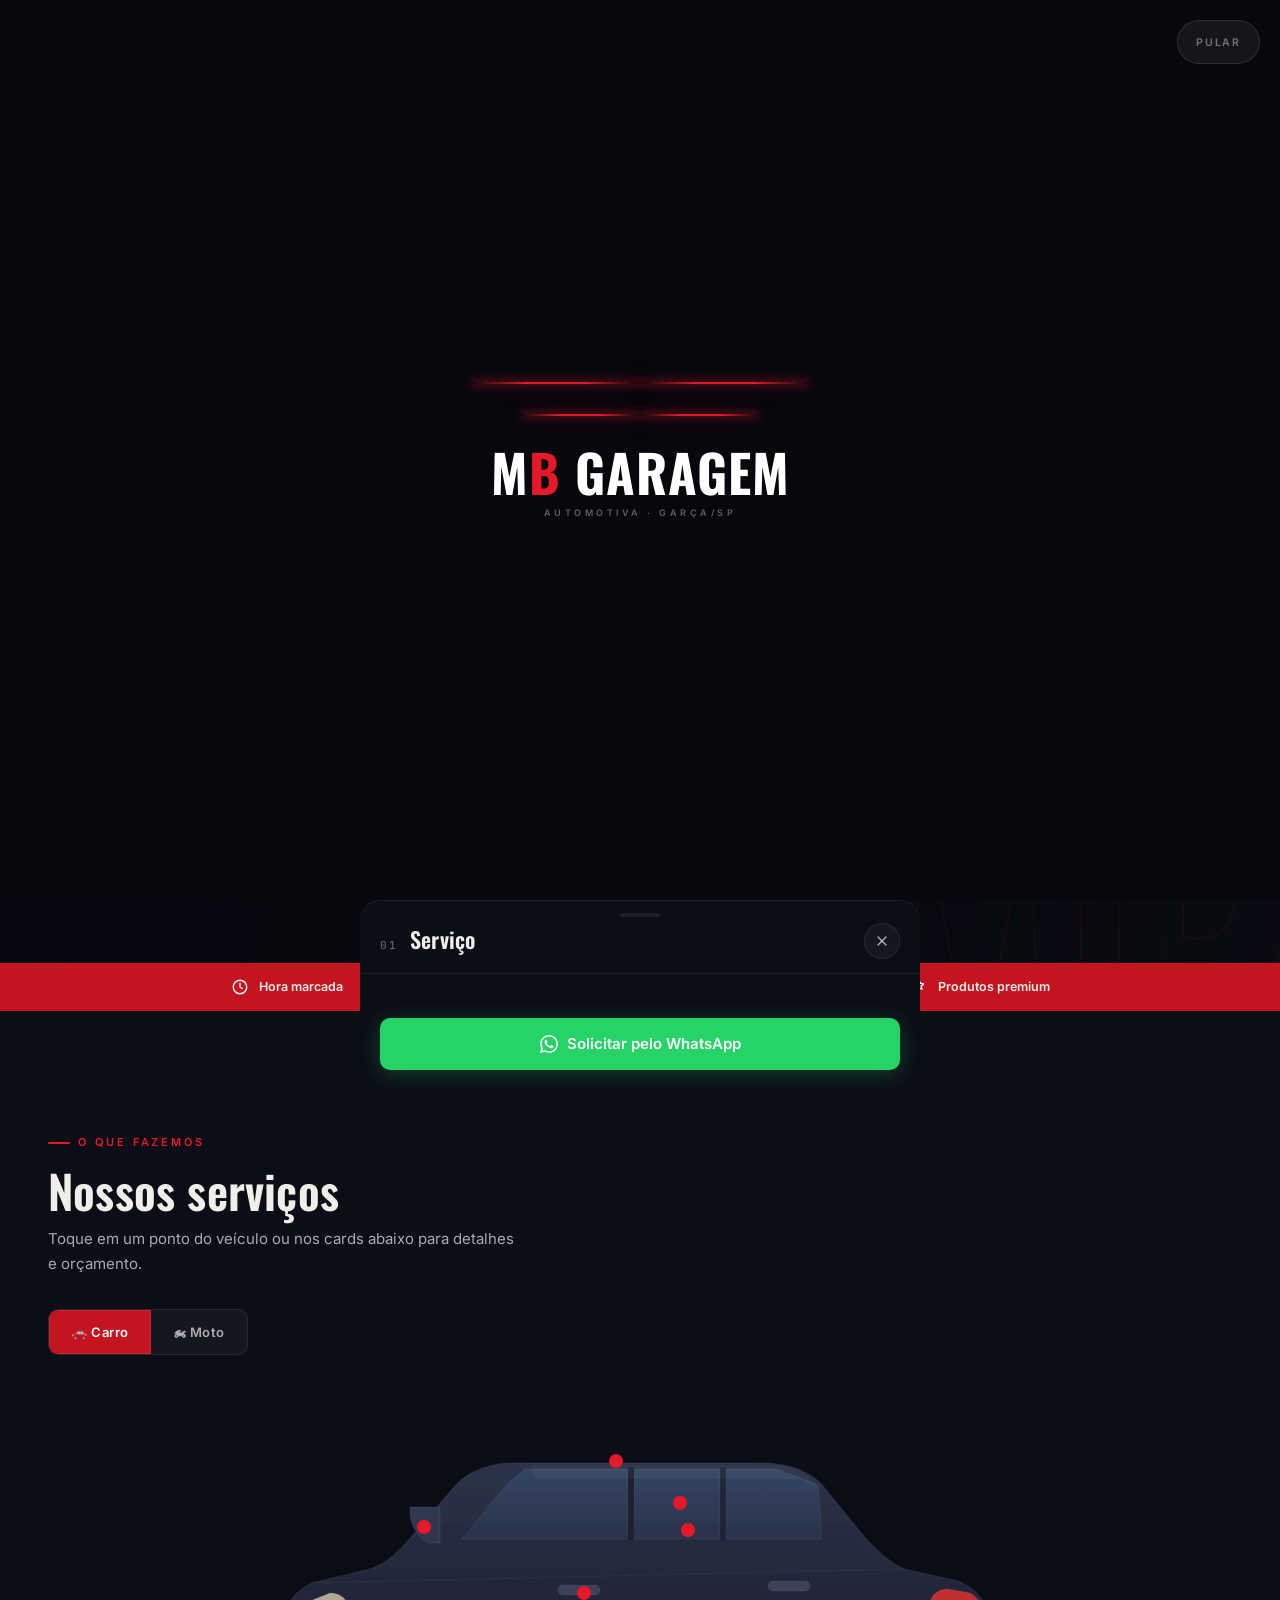
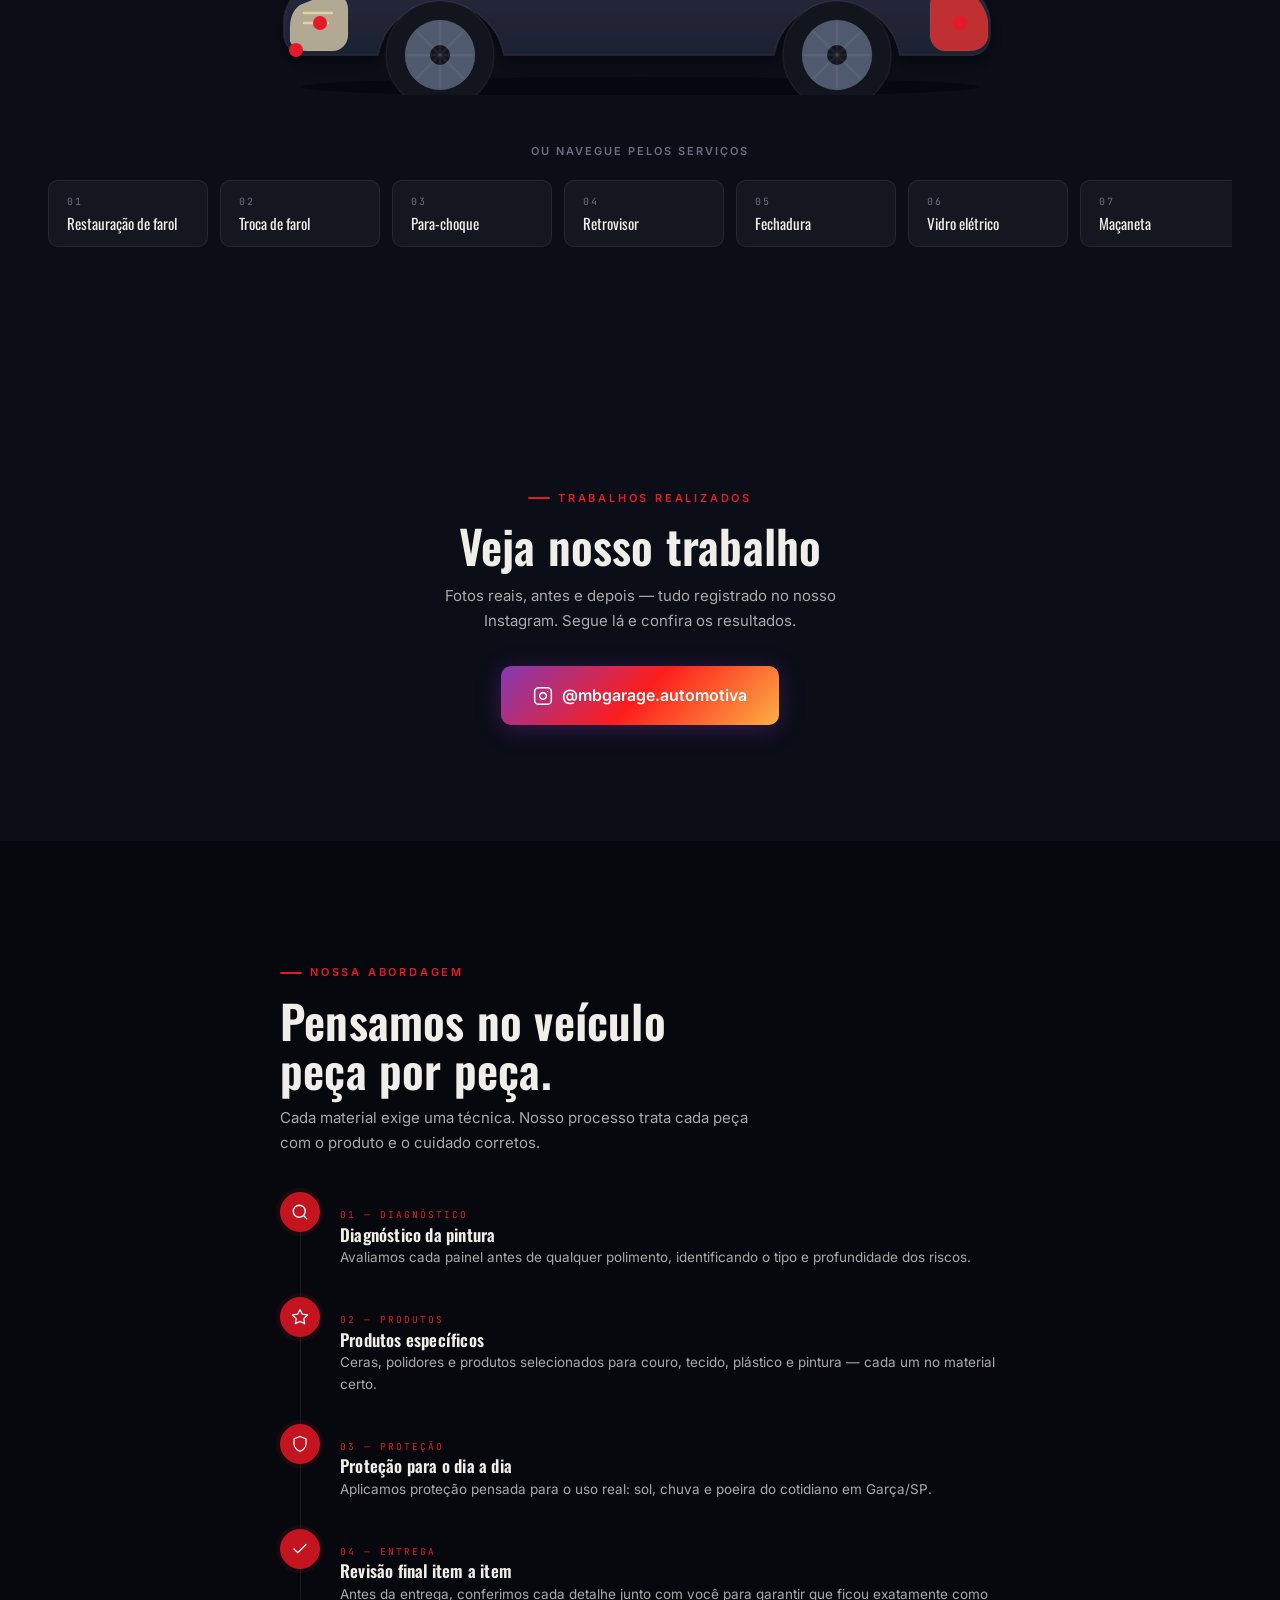
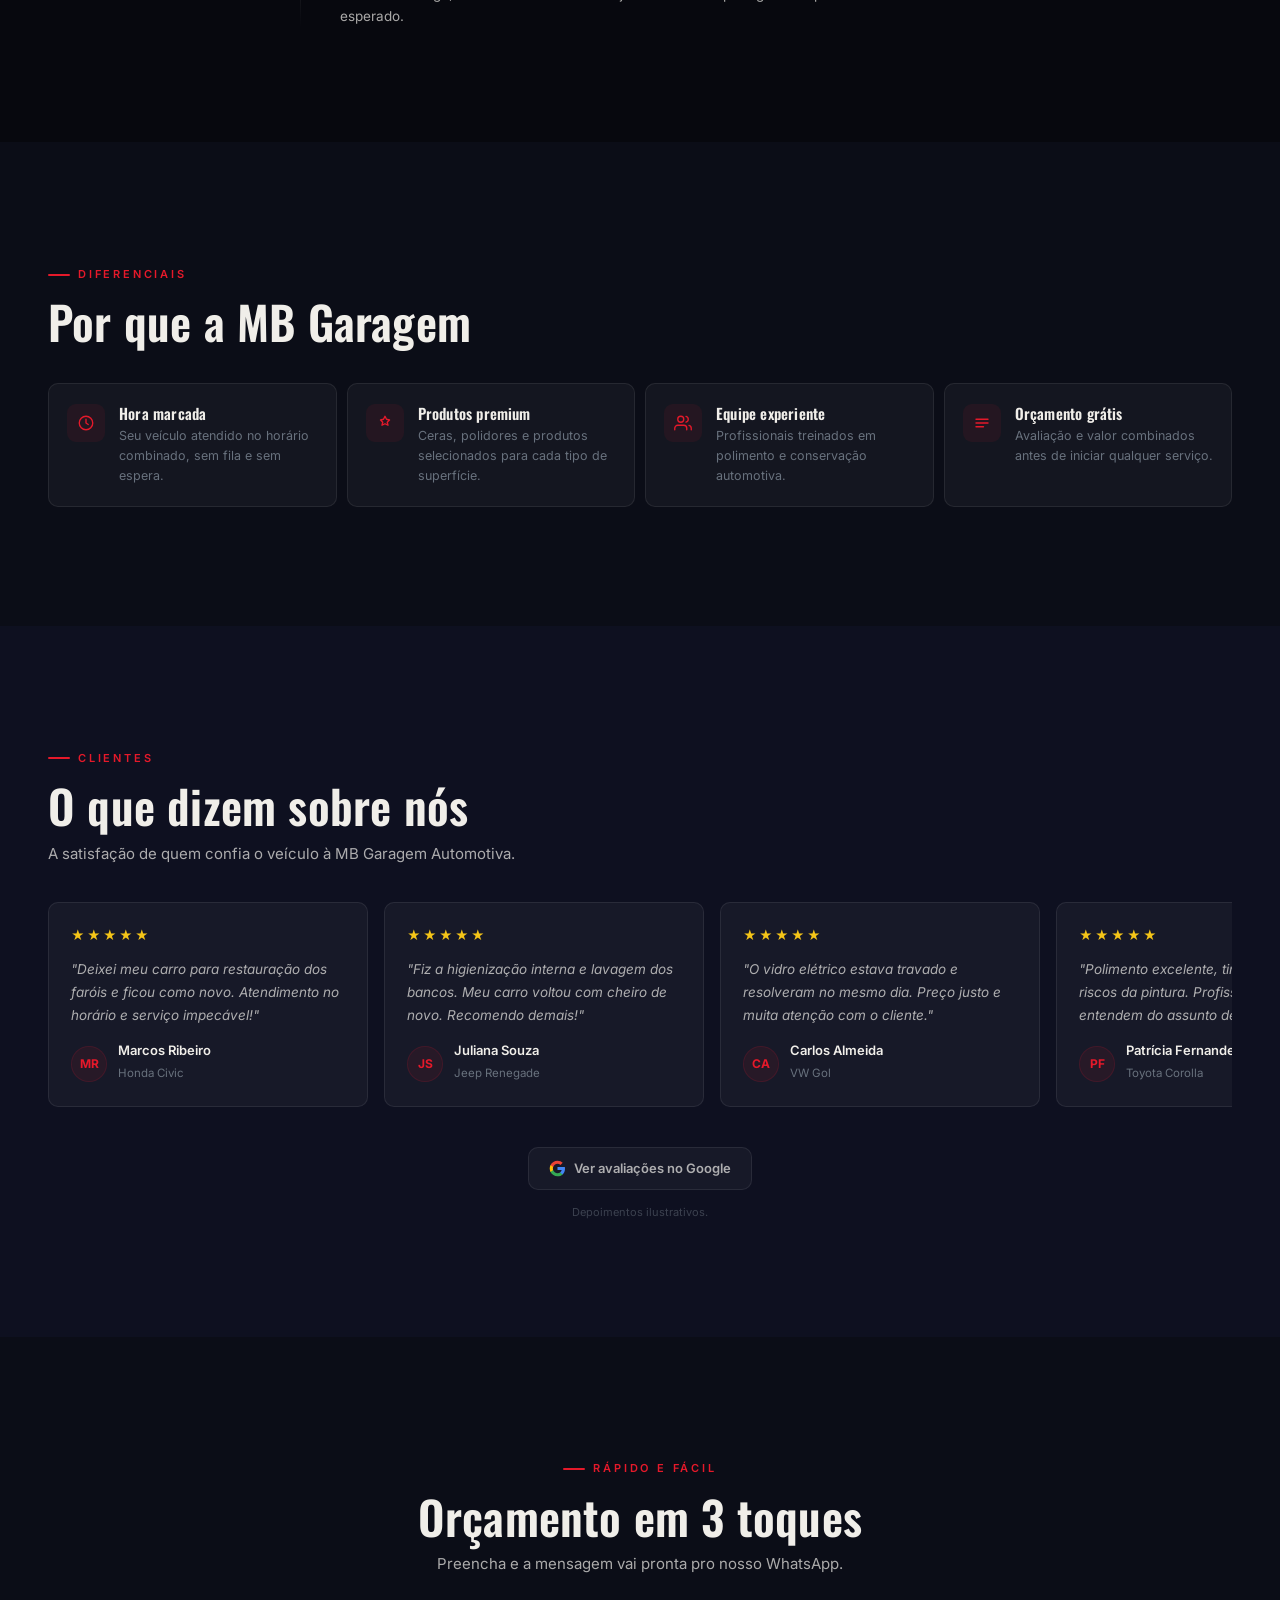
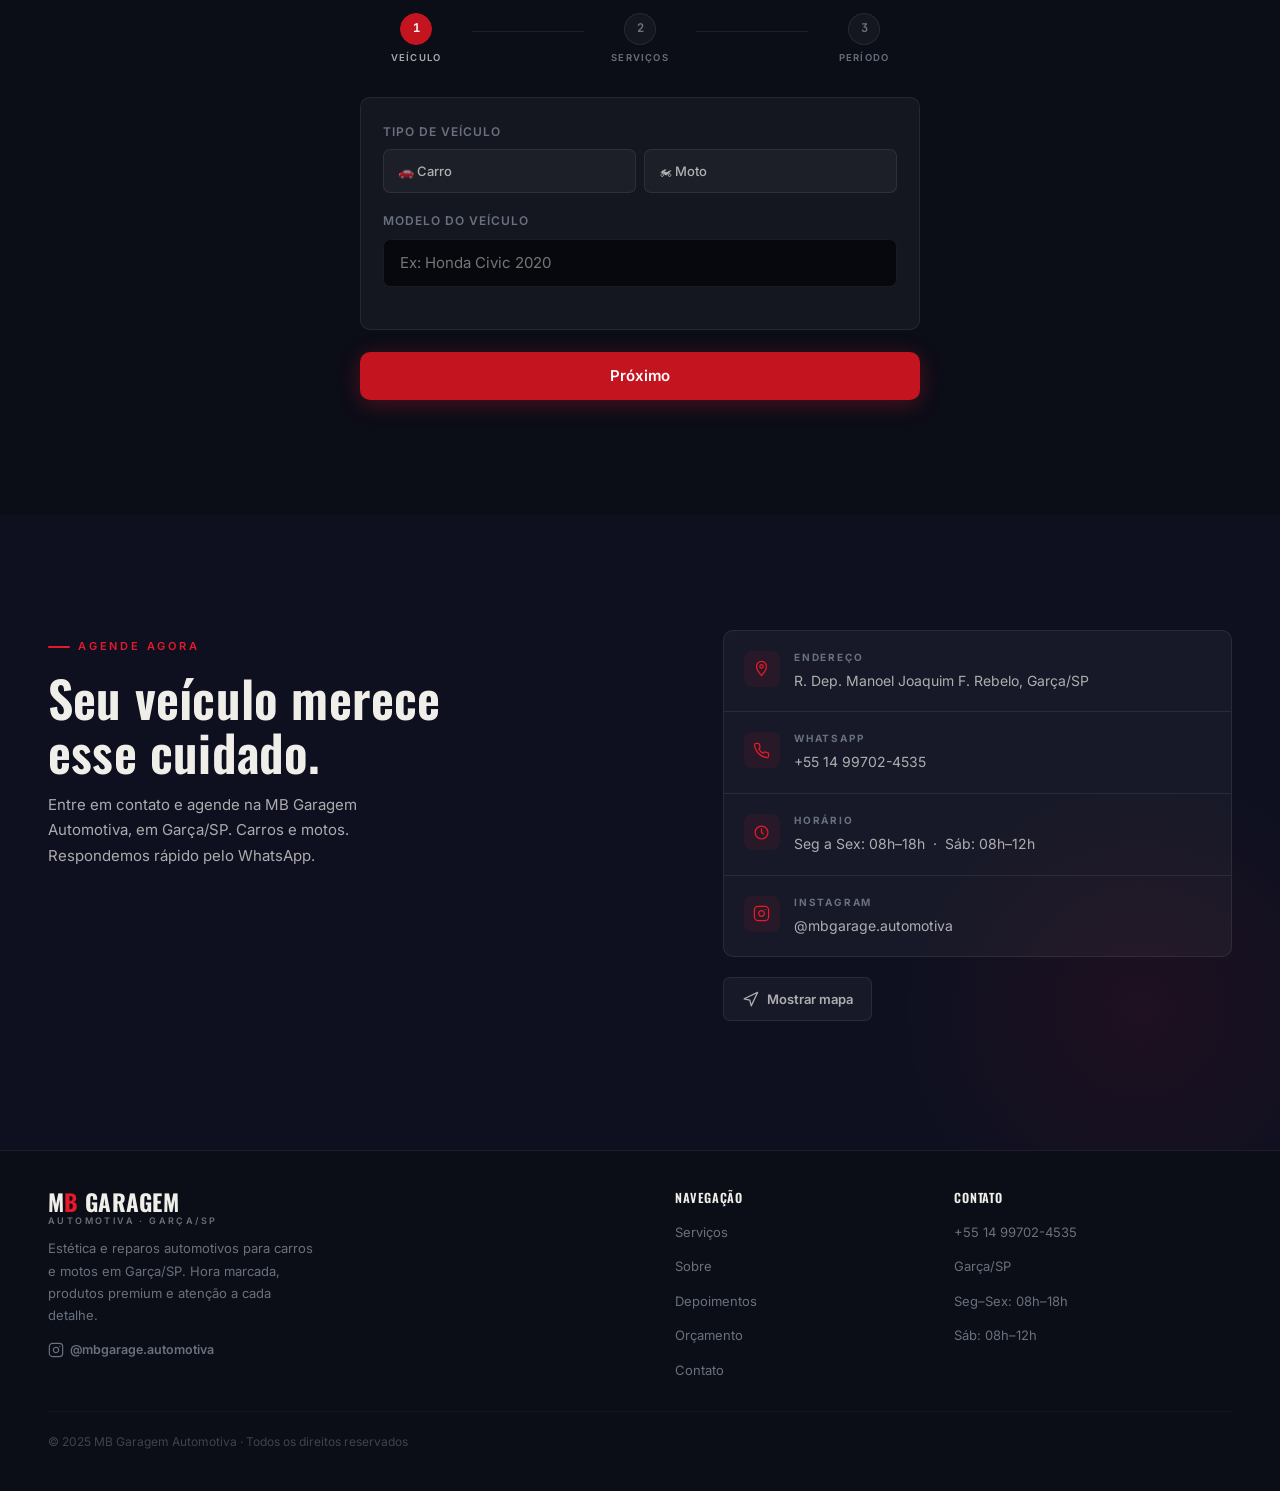
==== commit d1c41bc4: "featureÇ melhorando a estrutura do layout" ====
--- a/index.html
+++ b/index.html
@@ -1,824 +1,100 @@
 <!doctype html>
-<html lang="pt-BR">
+<html lang="pt-BR" data-theme="">
 <head>
 <meta charset="utf-8">
 <meta name="viewport" content="width=device-width,initial-scale=1,viewport-fit=cover">
 <meta name="theme-color" content="#07080e">
-<title>MB Garagem Automotiva | Estética Automotiva Garça/SP</title>
-<meta name="description" content="MB Garagem Automotiva em Garça/SP: polimento, lavagem, higienização, restauração de faróis, para-choque, retrovisor, maçaneta, fechaduras, vidro elétrico e iluminação com hora marcada.">
+
+<title>MB Garagem Automotiva | Estética e Reparos em Garça/SP</title>
+<meta name="description" content="MB Garagem Automotiva em Garça/SP: polimento, restauração de faróis, higienização interna, lavagem de banco, vidro elétrico, retrovisor, para-choque e mais — carros e motos, com hora marcada.">
+
+<!-- Open Graph -->
+<meta property="og:title"       content="MB Garagem Automotiva | Garça/SP">
+<meta property="og:description" content="Estética e reparos automotivos com hora marcada. Carros e motos. Garça/SP.">
+<meta property="og:image"       content="assets/img/hero-depois.jpg">
+<meta property="og:type"        content="website">
+<meta property="og:locale"      content="pt_BR">
+
+<!-- JSON-LD AutoRepair -->
+<script type="application/ld+json">
+{
+  "@context": "https://schema.org",
+  "@type": "AutoRepair",
+  "name": "MB Garagem Automotiva",
+  "description": "Estética e reparos automotivos para carros e motos em Garça/SP",
+  "telephone": "+5514997024535",
+  "sameAs": ["https://www.instagram.com/mbgarage.automotiva"],
+  "address": {
+    "@type": "PostalAddress",
+    "streetAddress": "R. Dep. Manoel Joaquim Fernandes Rebelo",
+    "addressLocality": "Garça",
+    "addressRegion": "SP",
+    "addressCountry": "BR"
+  },
+  "openingHoursSpecification": [
+    { "@type": "OpeningHoursSpecification", "dayOfWeek": ["Monday","Tuesday","Wednesday","Thursday","Friday"], "opens": "08:00", "closes": "18:00" },
+    { "@type": "OpeningHoursSpecification", "dayOfWeek": "Saturday", "opens": "08:00", "closes": "12:00" }
+  ]
+}
+</script>
+
+<!-- Fonts -->
 <link rel="preconnect" href="https://fonts.googleapis.com">
 <link rel="preconnect" href="https://fonts.gstatic.com" crossorigin>
-<link href="https://fonts.googleapis.com/css2?family=Oswald:wght@500;600;700&family=Inter:wght@400;500;600&display=swap" rel="stylesheet">
-<script type="application/ld+json">
-{"@context":"https://schema.org","@type":"LocalBusiness","name":"MB Garagem Automotiva","telephone":"+5514997024535","address":{"@type":"PostalAddress","streetAddress":"R. Dep. Manoel Joaquim Fernandes Rebelo","addressLocality":"Garça","addressRegion":"SP","addressCountry":"BR"},"openingHoursSpecification":[{"@type":"OpeningHoursSpecification","dayOfWeek":["Monday","Tuesday","Wednesday","Thursday","Friday"],"opens":"08:00","closes":"18:00"},{"@type":"OpeningHoursSpecification","dayOfWeek":"Saturday","opens":"08:00","closes":"12:00"}]}
+<link href="https://fonts.googleapis.com/css2?family=Oswald:wght@500;600;700&family=Inter:wght@400;500;600&family=JetBrains+Mono:wght@400;700&display=swap" rel="stylesheet">
+
+<!-- CSS -->
+<link rel="stylesheet" href="css/tokens.css">
+<link rel="stylesheet" href="css/base.css">
+<link rel="stylesheet" href="css/header.css">
+<link rel="stylesheet" href="css/intro.css">
+<link rel="stylesheet" href="css/hero.css">
+<link rel="stylesheet" href="css/action-bar.css">
+<link rel="stylesheet" href="css/services.css">
+<link rel="stylesheet" href="css/before-after.css">
+<link rel="stylesheet" href="css/gallery.css">
+<link rel="stylesheet" href="css/about.css">
+<link rel="stylesheet" href="css/reviews.css">
+<link rel="stylesheet" href="css/quote.css">
+<link rel="stylesheet" href="css/contact.css">
+
+<!-- Tema inicial do localStorage (sem flash) -->
+<script>
+  (function(){
+    var t = localStorage.getItem('theme');
+    if (t === 'light') document.documentElement.setAttribute('data-theme','light');
+  })();
 </script>
-<style>
-/* =====================================================
-   TOKENS
-===================================================== */
-:root{
-  --bg:       #07080e;
-  --bg2:      #0b0d17;
-  --bg3:      #0e1020;
-  --panel:    rgba(255,255,255,.04);
-  --panelh:   rgba(255,255,255,.07);
-  --border:   rgba(255,255,255,.08);
-  --red:      #c4141f;
-  --red2:     #e5192a;
-  --rglow:    rgba(229,25,42,.30);
-  --rtint:    rgba(229,25,42,.08);
-  --rtint2:   rgba(229,25,42,.14);
-  --text:     #f0eee9;
-  --text2:    rgba(240,238,233,.70);
-  --muted:    #68717d;
-  --green:    #25d366;
-  --gglow:    rgba(37,211,102,.28);
-  --r:        10px;
-  --rsm:      7px;
-  --safe:     env(safe-area-inset-bottom,0px);
-}
-
-/* =====================================================
-   LIGHT THEME
-===================================================== */
-[data-theme="light"]{
-  --bg:     #f4f2ed;
-  --bg2:    #edeae3;
-  --bg3:    #e6e2d9;
-  --panel:  rgba(0,0,0,.045);
-  --panelh: rgba(0,0,0,.08);
-  --border: rgba(0,0,0,.09);
-  --text:   #13131a;
-  --text2:  rgba(19,19,26,.60);
-  --muted:  #898a93;
-  --rglow:  rgba(229,25,42,.18);
-  --rtint:  rgba(229,25,42,.07);
-  --rtint2: rgba(229,25,42,.13);
-}
-[data-theme="light"] body::before{
-  background-image:
-    linear-gradient(rgba(0,0,0,.022) 1px,transparent 1px),
-    linear-gradient(90deg,rgba(0,0,0,.022) 1px,transparent 1px);
-}
-[data-theme="light"] .hdr{
-  background:linear-gradient(to bottom,rgba(244,242,237,.97),rgba(244,242,237,0));
-}
-[data-theme="light"] .hdr.stuck{
-  background:rgba(244,242,237,.97);
-  border-bottom-color:rgba(0,0,0,.09);
-}
-[data-theme="light"] .hero-bg{
-  background:
-    radial-gradient(ellipse 80% 60% at 65% 40%,rgba(229,25,42,.10) 0%,transparent 65%),
-    radial-gradient(ellipse 50% 50% at 15% 70%,rgba(229,25,42,.05) 0%,transparent 55%),
-    linear-gradient(160deg,#f8f6f0 0%,#f4f2ed 50%,#f0ede6 100%);
-}
-[data-theme="light"] .hero-ovl{
-  background:linear-gradient(to bottom,
-    rgba(244,242,237,.65) 0%,
-    rgba(244,242,237,.15) 40%,
-    rgba(244,242,237,.65) 72%,
-    rgba(244,242,237,1.00) 100%
-  );
-}
-[data-theme="light"] .hero::after{
-  background:repeating-linear-gradient(
-    90deg,transparent 0,transparent 64px,
-    rgba(229,25,42,.009) 64px,rgba(229,25,42,.009) 65px
-  );
-}
-[data-theme="light"] .hero-wm{
-  -webkit-text-stroke:1.5px rgba(229,25,42,.06);
-}
-[data-theme="light"] .btn-ghost{
-  background:rgba(0,0,0,.05);
-  border-color:rgba(0,0,0,.12);
-  color:var(--text2);
-}
-[data-theme="light"] .btn-ghost:hover{background:rgba(0,0,0,.09);color:var(--text)}
-
-/* =====================================================
-   RESET
-===================================================== */
-*,*::before,*::after{box-sizing:border-box;margin:0;padding:0}
-html{scroll-behavior:smooth;-webkit-text-size-adjust:100%;tab-size:4}
-body{
-  background:var(--bg);color:var(--text);
-  font-family:'Inter',system-ui,sans-serif;
-  font-size:16px;line-height:1.6;
-  overflow-x:hidden;
-  -webkit-font-smoothing:antialiased;
-  -moz-osx-font-smoothing:grayscale;
-}
-a{color:inherit;text-decoration:none}
-img{max-width:100%;display:block}
-button{cursor:pointer;font-family:inherit;border:none;background:none}
-
-/* =====================================================
-   GRID BACKGROUND TEXTURE
-===================================================== */
-body::before{
-  content:"";position:fixed;inset:0;z-index:-1;pointer-events:none;
-  background-image:
-    linear-gradient(rgba(255,255,255,.014) 1px,transparent 1px),
-    linear-gradient(90deg,rgba(255,255,255,.014) 1px,transparent 1px);
-  background-size:48px 48px;
-}
-
-/* =====================================================
-   CONTAINER  —  único, adaptativo, max 1280px
-===================================================== */
-.c{
-  width:min(100% - 40px, 1280px);
-  margin-inline:auto;
-}
-@media(min-width:640px){.c{width:min(100% - 64px, 1280px)}}
-@media(min-width:1024px){.c{width:min(100% - 96px, 1280px)}}
-
-section{padding:clamp(60px,9vw,120px) 0}
-
-/* =====================================================
-   TYPOGRAPHY
-===================================================== */
-h1,h2,h3,h4{
-  font-family:'Oswald',system-ui,sans-serif;
-  font-weight:600;line-height:1.05;letter-spacing:.2px;
-}
-
-.eyebrow{
-  display:inline-flex;align-items:center;gap:8px;
-  font-size:11px;font-weight:600;letter-spacing:2.8px;
-  text-transform:uppercase;color:var(--red2);margin-bottom:14px;
-}
-.eyebrow::before{
-  content:"";width:22px;height:2px;
-  background:var(--red2);border-radius:1px;flex-shrink:0;
-}
-
-.section-title{font-size:clamp(26px,4vw,46px);line-height:1.08}
-.section-sub{font-size:15px;color:var(--text2);line-height:1.7;margin-top:10px;max-width:52ch}
-
-/* =====================================================
-   BUTTONS
-===================================================== */
-.btn{
-  display:inline-flex;align-items:center;justify-content:center;gap:9px;
-  padding:14px 24px;font-family:'Inter',sans-serif;font-weight:600;
-  font-size:15px;border-radius:var(--r);border:none;text-decoration:none;
-  transition:all .2s ease;white-space:nowrap;cursor:pointer;
-  -webkit-tap-highlight-color:transparent;
-}
-.btn svg{flex-shrink:0}
-
-.btn-green{
-  background:var(--green);color:#fff;
-  box-shadow:0 4px 22px var(--gglow);
-}
-.btn-green:hover{background:#22c55e;box-shadow:0 6px 30px rgba(37,211,102,.42);transform:translateY(-1px)}
-.btn-green:active{transform:scale(.98)}
-
-.btn-red{
-  background:var(--red);color:#fff;
-  box-shadow:0 4px 22px var(--rglow);
-}
-.btn-red:hover{background:var(--red2);box-shadow:0 6px 30px rgba(229,25,42,.46);transform:translateY(-1px)}
-.btn-red:active{transform:scale(.98)}
-
-.btn-ghost{
-  background:var(--panel);color:var(--text2);
-  border:1px solid var(--border);backdrop-filter:blur(6px);
-}
-.btn-ghost:hover{background:var(--panelh);color:var(--text);border-color:rgba(255,255,255,.15)}
-.btn-ghost:active{transform:scale(.98)}
-
-.btn-lg{padding:17px 32px;font-size:16px}
-.btn-full{width:100%}
-
-/* =====================================================
-   SCROLL REVEAL
-===================================================== */
-.rev{opacity:0;transform:translateY(22px);transition:opacity .6s ease,transform .6s ease}
-.rev.on{opacity:1;transform:none}
-.rev[data-d="1"]{transition-delay:.10s}
-.rev[data-d="2"]{transition-delay:.18s}
-.rev[data-d="3"]{transition-delay:.26s}
-@media(prefers-reduced-motion:reduce){.rev{opacity:1;transform:none;transition:none}}
-
-/* =====================================================
-   HEADER
-===================================================== */
-.hdr{
-  position:fixed;top:0;left:0;right:0;z-index:100;
-  padding:20px 0;
-  background:linear-gradient(to bottom,rgba(7,8,14,.95),rgba(7,8,14,0));
-  transition:background .3s,border-color .3s;
-  border-bottom:1px solid transparent;
-}
-.hdr.stuck{
-  background:rgba(7,8,14,.96);
-  border-bottom-color:var(--border);
-  backdrop-filter:blur(16px);-webkit-backdrop-filter:blur(16px);
-}
-.hdr-inner{
-  display:flex;align-items:center;justify-content:space-between;gap:20px;
-}
-.logo{display:flex;flex-direction:column;line-height:1;user-select:none}
-.logo-name{
-  font-family:'Oswald',sans-serif;font-weight:700;
-  font-size:clamp(18px,2.8vw,24px);letter-spacing:.3px;color:#fff;
-}
-.logo-name em{color:var(--red2);font-style:normal}
-.logo-sub{
-  font-size:9.5px;font-weight:600;letter-spacing:2.5px;
-  text-transform:uppercase;color:var(--muted);margin-top:2px;
-}
-
-/* Desktop nav links */
-.nav-links{
-  display:none;list-style:none;gap:32px;align-items:center;
-}
-.nav-links a{
-  font-size:14px;font-weight:500;color:var(--text2);
-  transition:color .15s;
-}
-.nav-links a:hover{color:var(--text)}
-@media(min-width:768px){.nav-links{display:flex}}
-
-.hdr-cta{padding:10px 20px;font-size:14px}
-
-/* =====================================================
-   HERO
-===================================================== */
-.hero{
-  min-height:100svh;
-  position:relative;
-  display:flex;flex-direction:column;justify-content:flex-end;
-  padding-top:90px;
-  overflow:hidden;isolation:isolate;
-}
-
-/* Hero background — CSS only, no image */
-.hero-bg{
-  position:absolute;inset:0;z-index:-2;
-  background:
-    radial-gradient(ellipse 80% 60% at 65% 40%, rgba(100,20,30,.28) 0%, transparent 65%),
-    radial-gradient(ellipse 50% 50% at 15% 70%, rgba(229,25,42,.12) 0%, transparent 55%),
-    linear-gradient(160deg, #0c0d18 0%, #07080e 50%, #0a0c12 100%);
-}
-
-/* Mobile: dark gradient from top and bottom */
-.hero-ovl{
-  position:absolute;inset:0;z-index:-1;pointer-events:none;
-  background:
-    linear-gradient(to bottom,
-      rgba(7,8,14,.80) 0%,
-      rgba(7,8,14,.35) 40%,
-      rgba(7,8,14,.82) 72%,
-      rgba(7,8,14,1.00) 100%
-    );
-}
-
-/* Speed-lines texture */
-.hero::after{
-  content:"";position:absolute;inset:0;z-index:-1;pointer-events:none;
-  background:repeating-linear-gradient(
-    90deg,transparent 0,transparent 64px,
-    rgba(229,25,42,.016) 64px,rgba(229,25,42,.016) 65px
-  );
-}
-
-/* Watermark */
-.hero-wm{
-  position:absolute;right:-2%;bottom:-4%;z-index:0;
-  font-family:'Oswald',sans-serif;font-weight:700;
-  font-size:clamp(160px,38vw,380px);line-height:1;
-  letter-spacing:-4px;color:transparent;
-  -webkit-text-stroke:1.5px rgba(229,25,42,.10);
-  pointer-events:none;user-select:none;white-space:nowrap;
-}
-
-.hero-inner{
-  position:relative;z-index:1;
-  padding:0 0 clamp(72px,12vw,120px);
-}
-
-/* Pulsing location badge */
-.hero-badge{
-  display:inline-flex;align-items:center;gap:8px;
-  background:var(--rtint);border:1px solid rgba(229,25,42,.35);
-  border-radius:999px;padding:6px 15px;
-  font-size:11px;font-weight:700;letter-spacing:1.8px;
-  text-transform:uppercase;color:var(--red2);margin-bottom:24px;
-}
-.badge-dot{
-  width:6px;height:6px;border-radius:50%;background:var(--red2);
-  animation:blink 2.4s ease-in-out infinite;
-}
-@keyframes blink{
-  0%,100%{opacity:1;box-shadow:0 0 0 0 rgba(229,25,42,.8)}
-  50%{opacity:.6;box-shadow:0 0 0 6px rgba(229,25,42,0)}
-}
-
-.hero-h1{
-  font-size:clamp(50px,10vw,120px);
-  line-height:.95;margin-bottom:18px;
-  max-width:14ch;
-}
-.hero-h1 span{display:block}
-.h1-a{color:var(--text)}
-.h1-b{
-  color:var(--red2);
-  text-shadow:0 0 60px rgba(229,25,42,.5),0 0 120px rgba(229,25,42,.18);
-}
-.h1-c{
-  font-family:'Inter',sans-serif;font-weight:600;
-  font-size:clamp(11px,1.4vw,14px);
-  letter-spacing:4px;text-transform:uppercase;
-  color:var(--muted);margin-top:12px;
-  text-shadow:none;
-}
-
-.hero-lead{
-  font-size:clamp(14px,1.6vw,17px);color:var(--text2);
-  line-height:1.7;max-width:44ch;margin-bottom:30px;
-}
-
-.hero-ctas{
-  display:flex;flex-wrap:wrap;gap:12px;margin-bottom:40px;
-}
-
-/* Stats */
-.hero-stats{
-  display:flex;
-  background:var(--panel);border:1px solid var(--border);
-  border-radius:var(--r);overflow:hidden;
-  backdrop-filter:blur(8px);max-width:460px;
-}
-.hst{
-  flex:1;padding:14px 10px;text-align:center;
-  border-right:1px solid var(--border);
-}
-.hst:last-child{border-right:none}
-.hst b{
-  display:block;font-family:'Oswald',sans-serif;
-  font-size:clamp(20px,3vw,30px);color:var(--red2);line-height:1;margin-bottom:4px;
-}
-.hst s{
-  text-decoration:none;display:block;
-  font-size:10px;font-weight:600;letter-spacing:1.3px;
-  text-transform:uppercase;color:var(--muted);
-}
-
-/* Scroll indicator */
-.scroll-cue{
-  position:absolute;bottom:26px;left:50%;transform:translateX(-50%);
-  z-index:2;display:flex;flex-direction:column;align-items:center;gap:5px;
-  animation:cue 2.8s ease-in-out infinite;pointer-events:none;opacity:.4;
-}
-.scroll-cue span{font-size:9.5px;letter-spacing:2.5px;text-transform:uppercase;color:var(--muted)}
-.scroll-cue svg{width:18px;height:18px;stroke:var(--muted);fill:none;stroke-width:1.5;stroke-linecap:round}
-@keyframes cue{0%,100%{transform:translateX(-50%) translateY(0)}50%{transform:translateX(-50%) translateY(7px)}}
-
-/* Desktop hero: content on left, image visible right */
-@media(min-width:768px){
-  .hero{justify-content:center}
-  .hero-inner{padding:80px 0}
-  .hero-ovl{
-    background:
-      linear-gradient(110deg,
-        rgba(7,8,14,.97) 0%,
-        rgba(7,8,14,.90) 38%,
-        rgba(7,8,14,.50) 62%,
-        rgba(7,8,14,.10) 100%
-      );
-  }
-  .hero-h1{max-width:none}
-}
-
-/* =====================================================
-   TRUST BAR
-===================================================== */
-.trust{background:var(--red);padding:0;overflow:hidden}
-.trust-row{
-  display:flex;flex-wrap:nowrap;overflow-x:auto;scrollbar-width:none;
-}
-.trust-row::-webkit-scrollbar{display:none}
-.trust-item{
-  display:flex;align-items:center;gap:10px;
-  padding:15px 24px;white-space:nowrap;flex-shrink:0;
-  font-size:13px;font-weight:600;
-  border-right:1px solid rgba(255,255,255,.18);
-}
-.trust-item:last-child{border-right:none}
-.trust-item svg{
-  width:19px;height:19px;flex-shrink:0;
-  fill:none;stroke:#fff;stroke-width:1.8;stroke-linecap:round;stroke-linejoin:round;
-}
-@media(min-width:768px){
-  .trust-row{justify-content:center}
-}
-
-/* =====================================================
-   SERVICES
-===================================================== */
-.services-sec{background:var(--bg2)}
-
-/* Responsive grid — 1 col → 2 col → 3 col */
-.sv-grid{
-  display:grid;
-  grid-template-columns:1fr;
-  gap:14px;
-}
-@media(min-width:540px){.sv-grid{grid-template-columns:1fr 1fr}}
-@media(min-width:860px){.sv-grid{grid-template-columns:repeat(3,1fr)}}
-
-.sv-card{
-  background:var(--panel);border:1px solid var(--border);
-  border-radius:var(--r);padding:24px 22px 20px;
-  display:flex;flex-direction:column;
-  position:relative;overflow:hidden;
-  transition:border-color .22s,transform .22s,box-shadow .22s;
-}
-/* Accent bar left */
-.sv-card::before{
-  content:"";position:absolute;top:0;left:0;bottom:0;width:3px;
-  background:var(--red2);transform:scaleY(0);transform-origin:bottom;
-  transition:transform .28s ease;
-}
-.sv-card:hover{
-  border-color:rgba(229,25,42,.25);
-  transform:translateY(-4px);
-  box-shadow:0 16px 44px rgba(0,0,0,.3),0 0 0 1px rgba(229,25,42,.1);
-}
-.sv-card:hover::before{transform:scaleY(1)}
-
-.sv-head{display:flex;align-items:center;justify-content:space-between;margin-bottom:14px}
-.sv-icon{
-  display:inline-flex;align-items:center;justify-content:center;
-  width:44px;height:44px;border-radius:10px;
-  background:var(--rtint);color:var(--red2);
-  transition:background .2s,transform .2s;
-}
-.sv-card:hover .sv-icon{background:var(--red);color:#fff;transform:rotate(-6deg)}
-.sv-icon svg{width:22px;height:22px;fill:none;stroke:currentColor;stroke-width:1.7;stroke-linecap:round;stroke-linejoin:round}
-.sv-num{
-  font-family:'Oswald',sans-serif;font-size:11px;font-weight:600;
-  letter-spacing:2px;color:var(--muted);
-}
-.sv-name{
-  font-family:'Oswald',sans-serif;font-size:19px;font-weight:600;
-  color:var(--text);margin-bottom:7px;line-height:1.15;
-}
-.sv-desc{
-  font-size:13.5px;color:var(--muted);line-height:1.6;
-  flex:1;margin-bottom:16px;
-}
-.sv-cta{
-  display:inline-flex;align-items:center;gap:7px;
-  padding:9px 14px;font-size:13px;font-weight:600;
-  color:var(--green);border-radius:7px;
-  background:rgba(37,211,102,.06);border:1px solid rgba(37,211,102,.18);
-  transition:background .18s;align-self:flex-start;
-}
-.sv-cta:hover{background:rgba(37,211,102,.14)}
-.sv-cta svg{width:17px;height:17px;fill:currentColor;flex-shrink:0}
-
-/* =====================================================
-   APPROACH
-===================================================== */
-.approach-sec{background:var(--bg)}
-.approach-grid{display:grid;gap:48px;align-items:center}
-/* Approach visual — painel de marca premium */
-.approach-img{
-  border-radius:var(--r);overflow:hidden;
-  aspect-ratio:4/3;position:relative;
-  box-shadow:0 30px 80px rgba(0,0,0,.55),0 0 0 1px var(--border);
-  background:
-    radial-gradient(ellipse 90% 80% at 50% 50%, rgba(229,25,42,.13) 0%, transparent 62%),
-    linear-gradient(145deg,#0d0f1c 0%,#090b14 55%,#0c0e1a 100%);
-  display:flex;align-items:center;justify-content:center;
-  padding:40px;
-}
-/* Watermark "MB" atrás do conteúdo */
-.approach-img::before{
-  content:"MB";
-  position:absolute;top:50%;left:50%;
-  transform:translate(-50%,-52%);
-  font-family:'Oswald',sans-serif;font-weight:700;
-  font-size:clamp(130px,25vw,260px);
-  letter-spacing:-6px;line-height:1;
-  color:transparent;
-  -webkit-text-stroke:1.5px rgba(229,25,42,.07);
-  pointer-events:none;user-select:none;z-index:0;
-}
-/* Painel de conteúdo */
-.avp{
-  position:relative;z-index:1;
-  display:flex;flex-direction:column;align-items:center;
-  gap:24px;width:100%;
-}
-.avp-brand{text-align:center}
-.avp-name{
-  font-family:'Oswald',sans-serif;font-weight:700;
-  font-size:clamp(26px,4.5vw,44px);
-  letter-spacing:.4px;color:#fff;line-height:1;
-}
-.avp-name em{color:var(--red2);font-style:normal}
-.avp-sub{
-  font-size:10px;font-weight:700;letter-spacing:3px;
-  text-transform:uppercase;color:var(--muted);margin-top:7px;
-}
-/* Linha divisória vermelha */
-.avp-line{
-  width:56px;height:2px;border-radius:1px;
-  background:linear-gradient(90deg,transparent,var(--red2),transparent);
-}
-/* Stats em 3 colunas */
-.avp-stats{
-  display:flex;width:100%;max-width:340px;
-  border:1px solid var(--border);border-radius:var(--rsm);
-  overflow:hidden;
-}
-.avp-stat{
-  flex:1;padding:18px 10px;text-align:center;
-  background:var(--panel);border-right:1px solid var(--border);
-}
-.avp-stat:last-child{border-right:none}
-.avp-stat b{
-  display:block;font-family:'Oswald',sans-serif;
-  font-size:clamp(20px,3.2vw,30px);font-weight:700;
-  color:var(--red2);line-height:1;margin-bottom:5px;
-}
-.avp-stat s{
-  text-decoration:none;display:block;
-  font-size:10px;font-weight:600;letter-spacing:1.5px;
-  text-transform:uppercase;color:var(--muted);
-}
-/* Badge inferior */
-.avp-badge{
-  display:inline-flex;align-items:center;gap:7px;
-  background:var(--rtint);border:1px solid rgba(229,25,42,.22);
-  border-radius:999px;padding:6px 14px;
-  font-size:11px;font-weight:600;letter-spacing:1.5px;
-  text-transform:uppercase;color:var(--muted);
-}
-.avp-badge::before{
-  content:"";width:6px;height:6px;border-radius:50%;
-  background:var(--red2);flex-shrink:0;
-}
-.approach-list{list-style:none;display:grid;gap:10px;margin-top:22px}
-.ali{
-  display:flex;gap:13px;align-items:flex-start;
-  padding:13px 16px;
-  background:var(--panel);border:1px solid var(--border);
-  border-left:2px solid var(--red);
-  border-radius:0 var(--rsm) var(--rsm) 0;
-  font-size:14px;color:var(--text2);line-height:1.55;
-}
-.ali::before{
-  content:"";flex-shrink:0;width:18px;height:18px;margin-top:1px;
-  border-radius:5px;background:var(--red)
-    url("data:image/svg+xml,%3Csvg xmlns='http://www.w3.org/2000/svg' viewBox='0 0 24 24' fill='none' stroke='%23fff' stroke-width='3' stroke-linecap='round' stroke-linejoin='round'%3E%3Cpath d='M20 6L9 17l-5-5'/%3E%3C/svg%3E")
-    center/11px no-repeat;
-}
-@media(min-width:900px){
-  .approach-grid{grid-template-columns:1fr 1fr}
-  .approach-img{aspect-ratio:4/5}
-}
-@media(min-width:1100px){
-  .approach-grid{grid-template-columns:5fr 6fr;gap:72px}
-}
-
-/* =====================================================
-   WHY / DIFERENCIAIS
-===================================================== */
-.why-sec{background:var(--bg2)}
-.why-grid{
-  display:grid;gap:14px;
-  grid-template-columns:repeat(auto-fill,minmax(min(100%,260px),1fr));
-}
-.why-card{
-  background:var(--panel);border:1px solid var(--border);
-  border-radius:var(--r);padding:26px 22px;
-  position:relative;overflow:hidden;
-  transition:border-color .22s,transform .22s;
-}
-.why-card:hover{border-color:rgba(229,25,42,.25);transform:translateY(-4px)}
-.why-n{
-  display:block;
-  font-family:'Oswald',sans-serif;
-  font-size:clamp(52px,8vw,72px);font-weight:700;
-  color:var(--red);opacity:.1;
-  line-height:1;margin-bottom:8px;letter-spacing:-2px;
-}
-.why-card h3{
-  font-size:17px;color:var(--text);
-  margin-bottom:8px;line-height:1.2;
-}
-.why-card p{font-size:13.5px;color:var(--muted);line-height:1.65;margin:0}
-
-/* =====================================================
-   REVIEWS
-===================================================== */
-.reviews-sec{background:var(--bg)}
-.reviews-grid{
-  display:grid;gap:14px;
-  grid-template-columns:1fr;
-}
-@media(min-width:560px){.reviews-grid{grid-template-columns:1fr 1fr}}
-@media(min-width:900px){.reviews-grid{grid-template-columns:repeat(3,1fr)}}
-
-.rv-card{
-  background:var(--panel);border:1px solid var(--border);
-  border-radius:var(--r);padding:22px;
-  display:flex;flex-direction:column;
-}
-.rv-stars{color:#f5c518;font-size:13px;letter-spacing:2px;margin-bottom:12px}
-.rv-text{
-  font-size:14px;color:var(--text2);font-style:italic;
-  line-height:1.7;margin-bottom:16px;flex:1;
-}
-.rv-author{display:flex;align-items:center;gap:11px}
-.rv-av{
-  width:36px;height:36px;border-radius:50%;
-  background:var(--rtint);border:1px solid var(--rtint2);
-  display:flex;align-items:center;justify-content:center;
-  font-size:12px;font-weight:700;color:var(--red2);flex-shrink:0;
-}
-.rv-name{font-size:13px;font-weight:600;color:var(--text);line-height:1.2;display:block}
-.rv-car{font-size:12px;color:var(--muted)}
-
-/* =====================================================
-   CONTACT
-===================================================== */
-.contact-sec{background:var(--bg3);position:relative;overflow:hidden}
-.contact-sec::before{
-  content:"";position:absolute;bottom:-100px;right:-100px;
-  width:500px;height:500px;
-  background:radial-gradient(circle,rgba(229,25,42,.09) 0%,transparent 65%);
-  pointer-events:none;
-}
-.contact-grid{display:grid;gap:40px}
-@media(min-width:768px){.contact-grid{grid-template-columns:1fr 1fr;align-items:start}}
-@media(min-width:1024px){.contact-grid{grid-template-columns:6fr 5fr;gap:64px}}
-
-.contact-copy h2{font-size:clamp(28px,4.5vw,50px);line-height:1.08;margin-bottom:14px}
-.contact-copy p{font-size:15px;color:var(--text2);line-height:1.7;max-width:40ch}
-
-.info-box{
-  background:var(--panel);border:1px solid var(--border);
-  border-radius:var(--r);overflow:hidden;
-}
-.info-row{
-  display:flex;align-items:flex-start;gap:14px;
-  padding:18px 20px;border-bottom:1px solid var(--border);
-}
-.info-row:last-child{border-bottom:none}
-.info-ico{
-  display:flex;align-items:center;justify-content:center;
-  width:36px;height:36px;border-radius:8px;
-  background:var(--rtint);flex-shrink:0;margin-top:2px;
-}
-.info-ico svg{width:17px;height:17px;fill:none;stroke:var(--red2);stroke-width:1.8;stroke-linecap:round;stroke-linejoin:round}
-.info-lbl{
-  display:block;font-size:10.5px;font-weight:700;
-  letter-spacing:1.8px;text-transform:uppercase;
-  color:var(--muted);margin-bottom:3px;
-}
-.info-val{font-size:14px;color:var(--text2);line-height:1.55}
-.info-val a{color:var(--text2);transition:color .15s}
-.info-val a:hover{color:var(--red2)}
-
-/* =====================================================
-   FOOTER
-===================================================== */
-footer{
-  background:var(--bg2);border-top:1px solid var(--border);
-  padding:40px 0 calc(40px + var(--safe));
-}
-
-.footer-inner{
-  display:grid;gap:32px;
-  grid-template-columns:1fr;
-}
-@media(min-width:640px){.footer-inner{grid-template-columns:2fr 1fr 1fr}}
-@media(min-width:900px){.footer-inner{grid-template-columns:2.5fr 1fr 1.2fr;gap:48px}}
-
-.footer-brand p{
-  font-size:13.5px;color:var(--muted);
-  line-height:1.7;margin-top:12px;max-width:34ch;
-}
-
-.footer-col h4{
-  font-family:'Oswald',sans-serif;font-size:13px;
-  letter-spacing:.8px;text-transform:uppercase;
-  color:var(--text);margin-bottom:16px;
-}
-.footer-col ul{list-style:none;display:grid;gap:10px}
-.footer-col ul a{font-size:13.5px;color:var(--muted);transition:color .15s}
-.footer-col ul a:hover{color:var(--red2)}
-
-.footer-bottom{
-  margin-top:32px;padding-top:24px;
-  border-top:1px solid var(--border);
-  font-size:12.5px;color:var(--muted);opacity:.6;
-}
-
-/* =====================================================
-   FAB WHATSAPP  —  all screens
-===================================================== */
-.fab{
-  display:flex;
-  position:fixed;right:20px;bottom:20px;z-index:80;
-  width:56px;height:56px;border-radius:50%;
-  background:var(--green);color:#fff;
-  align-items:center;justify-content:center;
-  box-shadow:0 4px 18px rgba(0,0,0,.4),0 0 0 3px rgba(37,211,102,.2);
-  text-decoration:none;
-  transition:transform .2s,box-shadow .2s;
-}
-.fab:hover{transform:scale(1.1);box-shadow:0 6px 24px rgba(0,0,0,.5)}
-.fab svg{width:28px;height:28px;fill:#fff}
-@media(min-width:768px){.fab{right:24px;bottom:24px}}
-
-/* =====================================================
-   THEME TOGGLE BUTTON
-===================================================== */
-.theme-btn{
-  display:flex;align-items:center;justify-content:center;
-  width:38px;height:38px;border-radius:50%;flex-shrink:0;
-  background:var(--panel);border:1px solid var(--border);
-  color:var(--text2);
-  transition:background .2s,border-color .2s,color .2s,transform .3s;
-  -webkit-tap-highlight-color:transparent;
-}
-.theme-btn:hover{background:var(--panelh);color:var(--text)}
-.theme-btn:active{transform:rotate(20deg)}
-.theme-btn svg{width:18px;height:18px;fill:none;stroke:currentColor;stroke-width:1.8;stroke-linecap:round;stroke-linejoin:round;transition:opacity .2s,transform .3s}
-.theme-btn .icon-sun{display:none}
-
-/* =====================================================
-   INTRO ANIMATION OVERLAY
-===================================================== */
-.intro{
-  position:fixed;inset:0;z-index:300;
-  background:#07080e;
-  pointer-events:all;
-}
-.intro.fade{
-  opacity:0;
-  transition:opacity .55s ease;
-  pointer-events:none;
-}
-.intro-trail,.intro-car{
-  position:absolute;inset:0;
-  width:100%;height:100%;display:block;
-}
-.intro-skip{
-  position:absolute;top:22px;right:22px;
-  padding:8px 18px;
-  background:rgba(255,255,255,.07);
-  border:1px solid rgba(255,255,255,.12);
-  border-radius:999px;
-  font-size:11px;font-weight:600;
-  letter-spacing:1.8px;text-transform:uppercase;
-  color:rgba(255,255,255,.45);
-  transition:color .2s,background .2s,border-color .2s;
-  -webkit-tap-highlight-color:transparent;
-  cursor:pointer;
-}
-.intro-skip:hover{color:#fff;background:rgba(255,255,255,.12);border-color:rgba(255,255,255,.22)}
-
-/* =====================================================
-   SCROLL-TO-TOP
-===================================================== */
-.totop{
-  position:fixed;
-  right:20px;bottom:86px;z-index:79;
-  width:44px;height:44px;border-radius:50%;
-  background:var(--panel);color:var(--text);
-  border:1px solid var(--border);
-  display:flex;align-items:center;justify-content:center;
-  cursor:pointer;
-  box-shadow:0 4px 14px rgba(0,0,0,.3);
-  opacity:0;visibility:hidden;
-  transform:translateY(10px);
-  transition:opacity .25s,transform .25s,visibility .25s,background .15s;
-}
-.totop.show{opacity:1;visibility:visible;transform:none}
-.totop:hover{background:var(--red);border-color:var(--red);color:#fff}
-.totop svg{width:20px;height:20px;fill:none;stroke:currentColor;stroke-width:2;stroke-linecap:round}
-@media(min-width:768px){.totop{right:24px;bottom:92px}}
-</style>
 </head>
 <body>
 
-<!-- ====================================================
+<!-- ============================================================
+     INTRO OVERLAY — LED DRL
+============================================================ -->
+<div class="intro" id="intro" role="dialog" aria-label="Animação de abertura" aria-modal="true">
+  <button class="intro-skip" id="intro-skip" type="button">Pular</button>
+  <div class="intro-stage">
+    <div class="intro-leds" aria-hidden="true">
+      <div class="intro-led intro-led-left"></div>
+      <div class="intro-led intro-led-right"></div>
+    </div>
+    <div class="intro-leds intro-leds-2" aria-hidden="true">
+      <div class="intro-led intro-led-left"></div>
+      <div class="intro-led intro-led-right"></div>
+    </div>
+    <div class="intro-logo" aria-hidden="true">
+      <div class="intro-logo-name">M<em>B</em> GARAGEM</div>
+      <div class="intro-logo-sub">Automotiva · Garça/SP</div>
+    </div>
+  </div>
+</div>
+
+<!-- ============================================================
      HEADER
-==================================================== -->
+============================================================ -->
 <header class="hdr" id="hdr">
   <div class="c hdr-inner">
-    <a href="#" class="logo">
+    <a href="#home" class="logo" aria-label="MB Garagem Automotiva — início">
       <div class="logo-name">M<em>B</em> GARAGEM</div>
       <div class="logo-sub">Automotiva · Garça/SP</div>
     </a>
@@ -827,56 +103,90 @@
       <ul class="nav-links">
         <li><a href="#servicos">Serviços</a></li>
         <li><a href="#sobre">Sobre</a></li>
-        <li><a href="#diferenciais">Diferenciais</a></li>
+        <li><a href="#orcamento">Orçamento</a></li>
         <li><a href="#contato">Contato</a></li>
       </ul>
     </nav>
 
-    <button class="theme-btn" id="theme-btn" aria-label="Modo claro">
-      <svg class="icon-moon" viewBox="0 0 24 24"><path d="M21 12.79A9 9 0 1 1 11.21 3 7 7 0 0 0 21 12.79z"/></svg>
-      <svg class="icon-sun" viewBox="0 0 24 24"><circle cx="12" cy="12" r="5"/><line x1="12" y1="1" x2="12" y2="3"/><line x1="12" y1="21" x2="12" y2="23"/><line x1="4.22" y1="4.22" x2="5.64" y2="5.64"/><line x1="18.36" y1="18.36" x2="19.78" y2="19.78"/><line x1="1" y1="12" x2="3" y2="12"/><line x1="21" y1="12" x2="23" y2="12"/><line x1="4.22" y1="19.78" x2="5.64" y2="18.36"/><line x1="18.36" y1="5.64" x2="19.78" y2="4.22"/></svg>
-    </button>
-
-    <a class="btn btn-red hdr-cta"
-       href="https://wa.me/5514997024535?text=Ol%C3%A1%21%20Gostaria%20de%20agendar%20na%20MB%20Garagem%20Automotiva."
-       target="_blank" rel="noopener">
-      Agendar
-    </a>
+    <div class="hdr-actions">
+      <button class="theme-btn" id="theme-btn" type="button" aria-label="Modo claro">
+        <svg class="icon-moon" viewBox="0 0 24 24" aria-hidden="true"><path d="M21 12.79A9 9 0 1 1 11.21 3 7 7 0 0 0 21 12.79z"/></svg>
+        <svg class="icon-sun"  viewBox="0 0 24 24" aria-hidden="true"><circle cx="12" cy="12" r="5"/><line x1="12" y1="1" x2="12" y2="3"/><line x1="12" y1="21" x2="12" y2="23"/><line x1="4.22" y1="4.22" x2="5.64" y2="5.64"/><line x1="18.36" y1="18.36" x2="19.78" y2="19.78"/><line x1="1" y1="12" x2="3" y2="12"/><line x1="21" y1="12" x2="23" y2="12"/><line x1="4.22" y1="19.78" x2="5.64" y2="18.36"/><line x1="18.36" y1="5.64" x2="19.78" y2="4.22"/></svg>
+      </button>
+      <a class="btn btn-red hdr-cta"
+         href="https://wa.me/5514997024535?text=Ol%C3%A1%21%20Gostaria%20de%20agendar%20na%20MB%20Garagem%20Automotiva."
+         target="_blank" rel="noopener">
+        Agendar
+      </a>
+    </div>
   </div>
 </header>
 
-<!-- ====================================================
-     HERO
-==================================================== -->
+<!-- ============================================================
+     HERO — efeito polimento
+============================================================ -->
 <section class="hero" id="home">
-  <div class="hero-bg" aria-hidden="true"></div>
-  <div class="hero-ovl" aria-hidden="true"></div>
-  <div class="hero-wm" aria-hidden="true">MB</div>
+  <!-- Imagem "antes" (base) -->
+  <div class="hero-img" aria-hidden="true">
+    <img src="assets/img/hero-antes.jpg"
+         alt=""
+         width="1920" height="1080"
+         fetchpriority="high"
+         onerror="this.style.display='none'">
+  </div>
+
+  <!-- Imagem "depois" (revelada pela faixa de polimento) -->
+  <div class="hero-img-after" aria-hidden="true" style="--polish:-30%">
+    <img src="assets/img/hero-depois.jpg"
+         alt=""
+         width="1920" height="1080"
+         fetchpriority="high"
+         onerror="this.style.display='none'">
+  </div>
+
+  <!-- Vídeo de fundo (carregado condicionalmente pelo JS) -->
+  <video class="hero-video" data-src="assets/video/hero-loop.mp4"
+         autoplay muted loop playsinline
+         aria-hidden="true" poster="assets/img/hero-poster.jpg"></video>
+
+  <div class="hero-ovl"  aria-hidden="true"></div>
+  <div class="hero-wm"   aria-hidden="true">MB</div>
+
+  <div class="hero-polish-hint" aria-hidden="true">
+    <svg viewBox="0 0 24 24" fill="none" stroke="currentColor" stroke-width="1.8" stroke-linecap="round" aria-hidden="true"><path d="M5 12h14M12 5l7 7-7 7"/></svg>
+    Arraste para polir
+  </div>
 
   <div class="c hero-inner">
     <div class="hero-badge">
       <div class="badge-dot" aria-hidden="true"></div>
-      Garça · SP · Estética Automotiva
-    </div>
-
-    <h1 class="hero-h1">
+      Garça · SP · Carros e Motos
+    </div>
+
+    <h1 class="hero-h1 rev">
       <span class="h1-a">GARAGEM</span>
       <span class="h1-b">AUTOMOTIVA</span>
       <span class="h1-c">MB · Cada detalhe, toda atenção</span>
     </h1>
 
-    <p class="hero-lead">
-      Polimento, higienização, restauração de faróis e serviços especializados, com hora marcada e atenção ao mínimo detalhe do seu veículo.
+    <p class="hero-lead rev" data-d="1">
+      Polimento, higienização, restauração de faróis e reparos especializados para carros e motos, com hora marcada e atenção ao mínimo detalhe.
     </p>
 
-    <div class="hero-ctas">
+    <div class="hero-ctas rev" data-d="2">
+      <a class="btn btn-red btn-lg"
+         href="https://wa.me/5514997024535?text=Ol%C3%A1%21%20Gostaria%20de%20agendar%20na%20MB%20Garagem%20Automotiva."
+         target="_blank" rel="noopener">
+        <svg width="18" height="18" viewBox="0 0 24 24" fill="currentColor" aria-hidden="true"><path d="M17.47 14.38c-.3-.15-1.76-.87-2.03-.97-.27-.1-.47-.15-.67.15-.2.3-.77.97-.94 1.16-.17.2-.35.22-.64.08-.3-.15-1.26-.46-2.4-1.48-.88-.79-1.48-1.76-1.65-2.06-.17-.3-.02-.46.13-.6.13-.14.3-.35.44-.52.15-.17.2-.3.3-.5.1-.2.05-.37-.02-.52-.08-.15-.67-1.61-.92-2.21-.24-.58-.49-.5-.67-.51h-.57c-.2 0-.52.07-.79.37s-1.04 1.02-1.04 2.48 1.07 2.87 1.21 3.07c.15.2 2.1 3.2 5.08 4.49.71.3 1.26.49 1.69.62.71.23 1.36.2 1.87.12.57-.09 1.76-.72 2-1.41.25-.7.25-1.29.18-1.41-.08-.13-.27-.2-.57-.35z"/><path d="M12.05 21.79h-.01a9.87 9.87 0 01-5.03-1.38l-.36-.21-3.74.98 1-3.65-.24-.37a9.86 9.86 0 01-1.51-5.26C2.16 6.45 6.6 2 12.05 2c2.64 0 5.12 1.03 6.99 2.9a9.83 9.83 0 012.89 7c0 5.45-4.43 9.89-9.88 9.89zm8.41-18.3A11.82 11.82 0 0012.05 0C5.5 0 .16 5.33.16 11.89c0 2.1.55 4.14 1.59 5.95L.06 24l6.3-1.65a11.88 11.88 0 005.69 1.45c6.55 0 11.89-5.34 11.89-11.9 0-3.18-1.24-6.17-3.48-8.42z"/></svg>
+        Agendar pelo WhatsApp
+      </a>
       <a class="btn btn-ghost btn-lg" href="#servicos">Ver serviços</a>
     </div>
 
-    <div class="hero-stats">
-      <div class="hst"><b>11</b><s>Serviços</s></div>
-      <div class="hst"><b>100%</b><s>Hora marcada</s></div>
-      <div class="hst"><b>Garça</b><s>SP</s></div>
+    <div class="hero-stats rev" data-d="3">
+      <div class="hst"><b class="mono">11</b><s>Serviços</s></div>
+      <div class="hst"><b>🚗🏍</b><s>Carros e motos</s></div>
+      <div class="hst"><b class="mono">100%</b><s>Hora marcada</s></div>
     </div>
   </div>
 
@@ -886,18 +196,18 @@
   </div>
 </section>
 
-<!-- ====================================================
+<!-- ============================================================
      TRUST BAR
-==================================================== -->
-<div class="trust" role="region" aria-label="Diferenciais">
+============================================================ -->
+<div class="trust" role="region" aria-label="Diferenciais rápidos">
   <div class="trust-row">
     <div class="trust-item">
       <svg viewBox="0 0 24 24" aria-hidden="true"><circle cx="12" cy="12" r="9"/><path d="M12 7v5l3 2"/></svg>
-      Atendimento com hora marcada
+      Hora marcada
     </div>
     <div class="trust-item">
       <svg viewBox="0 0 24 24" aria-hidden="true"><path d="M4 7h16M4 12h16M4 17h10"/></svg>
-      Orçamento sem compromisso
+      Orçamento grátis
     </div>
     <div class="trust-item">
       <svg viewBox="0 0 24 24" aria-hidden="true"><path d="M12 2C8 2 5 5 5 9c0 5 7 13 7 13s7-8 7-13c0-4-3-7-7-7z"/><circle cx="12" cy="9" r="2.4"/></svg>
@@ -905,7 +215,7 @@
     </div>
     <div class="trust-item">
       <svg viewBox="0 0 24 24" aria-hidden="true"><path d="M20 6L9 17l-5-5"/></svg>
-      Resposta rápida pelo WhatsApp
+      Carros e motos
     </div>
     <div class="trust-item">
       <svg viewBox="0 0 24 24" aria-hidden="true"><path d="M12 3l2 4 4 1-3 3 1 4-4-2-4 2 1-4-3-3 4-1z"/></svg>
@@ -914,372 +224,608 @@
   </div>
 </div>
 
-<!-- ====================================================
-     SERVICES
-==================================================== -->
+<!-- ============================================================
+     SERVIÇOS — carro interativo + gaveta
+============================================================ -->
 <section class="services-sec" id="servicos">
   <div class="c">
     <div class="rev">
       <div class="eyebrow">O que fazemos</div>
       <h2 class="section-title">Nossos serviços</h2>
-      <p class="section-sub">Cada serviço é feito de forma individual e especializada. Toque em qualquer card para solicitar pelo WhatsApp.</p>
-    </div>
-
-    <div class="sv-grid" style="margin-top:36px">
-
-      <article class="sv-card rev">
-        <div class="sv-head">
-          <div class="sv-icon"><svg viewBox="0 0 24 24"><path d="M3 12a9 9 0 0 1 9-9c3 0 5 2 5 5s-2 4-5 4H3z"/><path d="M3 12a9 9 0 0 0 9 9c3 0 5-2 5-5"/><path d="M20 8l2-1M20 12h2M20 16l2 1"/></svg></div>
-          <span class="sv-num">01</span>
+      <p class="section-sub">Toque em um ponto do veículo ou nos cards abaixo para detalhes e orçamento.</p>
+    </div>
+
+    <!-- Seletor Carro / Moto -->
+    <div class="vehicle-toggle rev" data-d="1" role="group" aria-label="Tipo de veículo" style="margin-top:32px">
+      <button class="vt-btn active" type="button" data-vehicle="car"  aria-pressed="true">🚗 Carro</button>
+      <button class="vt-btn"        type="button" data-vehicle="moto" aria-pressed="false">🏍 Moto</button>
+    </div>
+
+    <!-- Carro SVG com hotspots -->
+    <div class="car-map-wrap rev" data-d="2">
+      <svg class="car-svg" viewBox="0 0 800 300" xmlns="http://www.w3.org/2000/svg" aria-hidden="true" focusable="false">
+        <defs>
+          <linearGradient id="body-grad" x1="0" y1="0" x2="0" y2="1">
+            <stop offset="0%"   stop-color="var(--car-body-top)"/>
+            <stop offset="100%" stop-color="var(--car-body)"/>
+          </linearGradient>
+          <linearGradient id="glass-grad" x1="0" y1="0" x2="0" y2="1">
+            <stop offset="0%"   stop-color="var(--car-glass)"/>
+            <stop offset="100%" stop-color="var(--car-glass-s)"/>
+          </linearGradient>
+          <filter id="car-shadow">
+            <feDropShadow dx="0" dy="6" stdDeviation="8" flood-color="rgba(0,0,0,0.45)"/>
+          </filter>
+        </defs>
+
+        <!-- Sombra no chão -->
+        <ellipse cx="400" cy="292" rx="340" ry="10" fill="rgba(0,0,0,0.35)"/>
+
+        <!-- Corpo principal + recortes de rodas (fill-rule=evenodd) -->
+        <path fill-rule="evenodd"
+          fill="url(#body-grad)"
+          stroke="var(--car-edge)"
+          stroke-width="1.2"
+          filter="url(#car-shadow)"
+          d="M 64,260 C 52,260 44,250 44,238 L 44,222 C 46,208 56,196 72,188 L 130,174 C 144,170 156,160 168,146 L 216,90 C 230,75 252,68 274,68 L 520,68 C 548,68 570,76 582,90 L 625,143 C 638,157 650,168 664,174 L 718,186 C 736,194 748,208 750,224 L 750,240 C 750,252 742,260 730,260 L 660,260 A 64,64 0 0 0 534,260 L 264,260 A 64,64 0 0 0 138,260 Z"/>
+
+        <!-- Roda dianteira -->
+        <circle cx="200" cy="260" r="54" fill="var(--car-wheel)" stroke="var(--car-edge)" stroke-width="1.5"/>
+        <circle cx="200" cy="260" r="35" fill="var(--car-rim)"   stroke="var(--car-edge)" stroke-width="1"/>
+        <circle cx="200" cy="260" r="10" fill="var(--car-wheel)"/>
+        <g stroke="var(--car-edge)" stroke-width="2.5" stroke-linecap="round">
+          <line x1="200" y1="228" x2="200" y2="292"/>
+          <line x1="168" y1="260" x2="232" y2="260"/>
+          <line x1="177" y1="237" x2="223" y2="283"/>
+          <line x1="223" y1="237" x2="177" y2="283"/>
+        </g>
+
+        <!-- Roda traseira -->
+        <circle cx="597" cy="260" r="54" fill="var(--car-wheel)" stroke="var(--car-edge)" stroke-width="1.5"/>
+        <circle cx="597" cy="260" r="35" fill="var(--car-rim)"   stroke="var(--car-edge)" stroke-width="1"/>
+        <circle cx="597" cy="260" r="10" fill="var(--car-wheel)"/>
+        <g stroke="var(--car-edge)" stroke-width="2.5" stroke-linecap="round">
+          <line x1="597" y1="228" x2="597" y2="292"/>
+          <line x1="565" y1="260" x2="629" y2="260"/>
+          <line x1="574" y1="237" x2="620" y2="283"/>
+          <line x1="620" y1="237" x2="574" y2="283"/>
+        </g>
+
+        <!-- Vidro dianteiro (para-brisas) -->
+        <path fill="url(#glass-grad)" stroke="var(--car-edge)" stroke-width="1"
+          d="M 222,144 L 268,88 L 285,74 L 388,74 L 388,144 Z"/>
+
+        <!-- Vidro porta dianteira -->
+        <path fill="url(#glass-grad)" stroke="var(--car-edge)" stroke-width="1"
+          d="M 394,74 L 480,74 L 480,144 L 394,144 Z"/>
+
+        <!-- Vidro porta traseira -->
+        <path fill="url(#glass-grad)" stroke="var(--car-edge)" stroke-width="1"
+          d="M 486,74 L 536,74 L 578,90 L 582,144 L 486,144 Z"/>
+
+        <!-- Pilares -->
+        <rect x="388" y="72" width="6" height="74" fill="var(--car-body)"/>
+        <rect x="480" y="72" width="6" height="74" fill="var(--car-body)" opacity=".7"/>
+
+        <!-- Linha de cintura -->
+        <path fill="none" stroke="var(--car-edge)" stroke-width="1.5" opacity=".5"
+          d="M 72,188 L 664,174"/>
+
+        <!-- Maçaneta dianteira -->
+        <rect x="318" y="190" width="42" height="10" rx="5"
+          fill="var(--car-trim)" stroke="var(--car-edge)" stroke-width="1"/>
+
+        <!-- Maçaneta traseira -->
+        <rect x="528" y="186" width="42" height="10" rx="5"
+          fill="var(--car-trim)" stroke="var(--car-edge)" stroke-width="1"/>
+
+        <!-- Farol dianteiro -->
+        <path fill="var(--car-light)" stroke="var(--car-edge)" stroke-width="1"
+          d="M 60,210 C 54,214 50,222 50,232 L 50,246 C 52,252 58,256 66,256 L 92,256 C 102,256 108,248 108,240 L 108,214 C 108,204 100,198 90,198 Z"/>
+        <path fill="none" stroke="rgba(255,240,180,.6)" stroke-width="2.5" stroke-linecap="round"
+          d="M 64,218 L 92,218 M 64,228 L 88,228"/>
+
+        <!-- Farol traseiro -->
+        <path fill="rgba(220,50,50,.85)" stroke="var(--car-edge)" stroke-width="1"
+          d="M 730,198 C 738,202 746,214 748,226 L 748,242 C 746,252 738,256 728,256 L 706,256 C 696,256 690,248 690,240 L 690,210 C 690,200 698,194 708,194 Z"/>
+
+        <!-- Retrovisor externo -->
+        <path fill="var(--car-mirror)" stroke="var(--car-edge)" stroke-width="1"
+          d="M 188,148 C 178,142 170,130 170,118 L 170,112 L 200,112 L 200,148 Z"/>
+
+        <!-- Reflexo no teto -->
+        <path fill="rgba(255,255,255,.035)"
+          d="M 290,70 L 530,70 C 550,70 568,78 578,92 L 558,84 L 295,84 Z"/>
+      </svg>
+
+      <!-- Moto SVG (visível ao selecionar Moto) -->
+      <svg class="car-svg moto-svg" viewBox="0 0 800 300" xmlns="http://www.w3.org/2000/svg" aria-hidden="true" focusable="false">
+        <defs>
+          <linearGradient id="moto-body-grad" x1="0" y1="0" x2="0" y2="1">
+            <stop offset="0%"   stop-color="var(--car-body-top)"/>
+            <stop offset="100%" stop-color="var(--car-body)"/>
+          </linearGradient>
+          <filter id="moto-shadow">
+            <feDropShadow dx="0" dy="6" stdDeviation="8" flood-color="rgba(0,0,0,0.45)"/>
+          </filter>
+        </defs>
+
+        <!-- Sombra no chão -->
+        <ellipse cx="405" cy="294" rx="262" ry="8" fill="rgba(0,0,0,0.35)"/>
+
+        <!-- Roda traseira -->
+        <circle cx="618" cy="248" r="50" fill="var(--car-wheel)" stroke="var(--car-edge)" stroke-width="1.5"/>
+        <circle cx="618" cy="248" r="33" fill="var(--car-rim)"   stroke="var(--car-edge)" stroke-width="1"/>
+        <circle cx="618" cy="248" r="9"  fill="var(--car-wheel)"/>
+        <g stroke="var(--car-edge)" stroke-width="2.2" stroke-linecap="round">
+          <line x1="618" y1="216" x2="618" y2="280"/>
+          <line x1="586" y1="248" x2="650" y2="248"/>
+          <line x1="596" y1="225" x2="640" y2="271"/>
+          <line x1="640" y1="225" x2="596" y2="271"/>
+        </g>
+
+        <!-- Cano de escapamento -->
+        <path fill="none" stroke="rgba(80,82,100,1)" stroke-width="10" stroke-linecap="round"
+          d="M 452,238 C 496,246 550,256 598,264 C 626,268 648,267 660,262"/>
+        <path fill="none" stroke="rgba(138,140,162,1)" stroke-width="6" stroke-linecap="round"
+          d="M 452,238 C 496,246 550,256 598,264 C 626,268 648,267 660,262"/>
+        <ellipse cx="660" cy="262" rx="8" ry="5.5"
+          fill="rgba(60,60,80,1)" stroke="rgba(110,112,135,1)" stroke-width="1"/>
+
+        <!-- Braço de balanço (swingarm) -->
+        <path fill="none" stroke="var(--car-body)"     stroke-width="14" stroke-linecap="round" d="M 524,212 L 618,248"/>
+        <path fill="none" stroke="var(--car-body-top)" stroke-width="8"  stroke-linecap="round" d="M 524,212 L 618,248"/>
+
+        <!-- Garfo dianteiro — dois tubos -->
+        <line x1="265" y1="166" x2="200" y2="250" stroke="var(--car-body)"     stroke-width="13" stroke-linecap="round"/>
+        <line x1="251" y1="168" x2="181" y2="250" stroke="var(--car-body)"     stroke-width="13" stroke-linecap="round"/>
+        <line x1="265" y1="166" x2="200" y2="250" stroke="var(--car-body-top)" stroke-width="7"  stroke-linecap="round"/>
+        <line x1="251" y1="168" x2="181" y2="250" stroke="var(--car-body-top)" stroke-width="7"  stroke-linecap="round"/>
+        <!-- Barra estabilizadora do garfo -->
+        <line x1="208" y1="218" x2="228" y2="212" stroke="var(--car-trim)" stroke-width="5" stroke-linecap="round"/>
+
+        <!-- Paralama dianteiro -->
+        <path fill="var(--car-body)" stroke="var(--car-edge)" stroke-width="1.2"
+          d="M 153,220 C 147,209 147,196 156,186 C 165,176 179,172 193,172
+             C 208,172 222,178 230,188 L 232,200
+             C 217,191 204,186 191,186 C 177,186 163,192 157,203 Z"/>
+
+        <!-- Farol dianteiro -->
+        <path fill="var(--car-body)" stroke="var(--car-edge)" stroke-width="1.2"
+          d="M 157,186 C 138,186 122,198 120,215 L 125,228 L 167,222 L 170,204 Z"/>
+        <path fill="var(--car-light)" stroke="rgba(255,255,255,.12)" stroke-width="1"
+          d="M 138,195 C 124,202 119,215 124,226 L 146,221 L 158,207 L 150,195 Z"/>
+        <line x1="127" y1="214" x2="154" y2="208" stroke="rgba(255,240,180,.85)" stroke-width="2.5" stroke-linecap="round"/>
+
+        <!-- Corpo principal: quadro + tanque + carenagem -->
+        <path fill="url(#moto-body-grad)" stroke="var(--car-edge)" stroke-width="1.2"
+          filter="url(#moto-shadow)"
+          d="M 254,158
+             C 260,147 275,137 293,131
+             L 392,122
+             C 416,118 438,118 458,122
+             L 516,122
+             C 534,122 550,131 560,144
+             L 576,162
+             C 582,174 578,190 566,198
+             L 524,212
+             L 490,238
+             L 326,238
+             C 307,238 288,228 271,214
+             C 255,202 245,184 254,166 Z"/>
+
+        <!-- Motor -->
+        <rect x="328" y="192" width="158" height="44" rx="6"
+          fill="var(--car-trim)" stroke="var(--car-edge)" stroke-width="1"/>
+        <rect x="338" y="200" width="138" height="28" rx="4"
+          fill="rgba(0,0,0,.22)" stroke="var(--car-edge)" stroke-width="0.5"/>
+        <line x1="378" y1="200" x2="378" y2="228" stroke="var(--car-edge)" stroke-width="1"/>
+        <line x1="410" y1="200" x2="410" y2="228" stroke="var(--car-edge)" stroke-width="1"/>
+        <line x1="442" y1="200" x2="442" y2="228" stroke="var(--car-edge)" stroke-width="1"/>
+
+        <!-- Banco -->
+        <path fill="var(--car-trim)" stroke="var(--car-edge)" stroke-width="1"
+          d="M 434,122 C 440,114 454,109 468,109
+             L 528,109
+             C 544,109 556,116 558,126
+             L 554,138
+             C 545,130 530,126 516,126
+             L 462,126
+             C 450,126 438,130 435,138 Z"/>
+
+        <!-- Realce do tanque -->
+        <path fill="rgba(255,255,255,.035)"
+          d="M 293,131 C 322,125 358,120 392,122 L 387,130 L 298,137 Z"/>
+
+        <!-- Paralama traseiro -->
+        <path fill="var(--car-body)" stroke="var(--car-edge)" stroke-width="1.2"
+          d="M 572,196 C 575,185 587,175 601,172
+             C 619,168 644,176 655,190 L 657,202
+             C 643,190 627,184 611,184
+             C 595,184 580,190 574,203 Z"/>
+
+        <!-- Farol traseiro -->
+        <path fill="rgba(220,50,50,.85)" stroke="var(--car-edge)" stroke-width="1"
+          d="M 638,174 C 648,170 663,170 671,177 L 675,192 C 670,201 658,205 645,202 L 636,189 Z"/>
+        <line x1="645" y1="181" x2="664" y2="181" stroke="rgba(255,120,120,.65)" stroke-width="2.5" stroke-linecap="round"/>
+
+        <!-- Guidão — coluna -->
+        <line x1="260" y1="163" x2="270" y2="110" stroke="var(--car-body)"     stroke-width="10" stroke-linecap="round"/>
+        <line x1="260" y1="163" x2="270" y2="110" stroke="var(--car-body-top)" stroke-width="6"  stroke-linecap="round"/>
+        <!-- Guidão — barra transversal -->
+        <line x1="243" y1="108" x2="306" y2="106" stroke="var(--car-body)"     stroke-width="9"  stroke-linecap="round"/>
+        <line x1="243" y1="108" x2="306" y2="106" stroke="var(--car-body-top)" stroke-width="5"  stroke-linecap="round"/>
+        <!-- Manoplas -->
+        <rect x="231" y="102" width="16" height="10" rx="4.5" fill="var(--car-trim)" stroke="var(--car-edge)" stroke-width="1"/>
+        <rect x="304" y="100" width="16" height="10" rx="4.5" fill="var(--car-trim)" stroke="var(--car-edge)" stroke-width="1"/>
+
+        <!-- Retrovisores -->
+        <rect x="225" y="88"  width="22" height="14" rx="3" fill="var(--car-mirror)" stroke="var(--car-edge)" stroke-width="1"/>
+        <rect x="300" y="86"  width="22" height="14" rx="3" fill="var(--car-mirror)" stroke="var(--car-edge)" stroke-width="1"/>
+
+        <!-- Corrente (tracejado sutil) -->
+        <path fill="none" stroke="var(--car-edge)" stroke-width="2" stroke-dasharray="4 3"
+          d="M 490,238 C 532,242 574,242 618,248"/>
+
+        <!-- Roda dianteira (desenhada por cima para cobrir garfo) -->
+        <circle cx="190" cy="248" r="50" fill="var(--car-wheel)" stroke="var(--car-edge)" stroke-width="1.5"/>
+        <circle cx="190" cy="248" r="33" fill="var(--car-rim)"   stroke="var(--car-edge)" stroke-width="1"/>
+        <circle cx="190" cy="248" r="9"  fill="var(--car-wheel)"/>
+        <g stroke="var(--car-edge)" stroke-width="2.2" stroke-linecap="round">
+          <line x1="190" y1="216" x2="190" y2="280"/>
+          <line x1="158" y1="248" x2="222" y2="248"/>
+          <line x1="168" y1="225" x2="212" y2="271"/>
+          <line x1="212" y1="225" x2="168" y2="271"/>
+        </g>
+      </svg>
+
+      <!-- Hotspots gerados pelo JS -->
+      <div class="car-hotspots" id="car-hotspots" aria-label="Pontos interativos de serviço"></div>
+    </div>
+
+    <!-- Fileira de chips -->
+    <p class="sv-row-label" aria-hidden="true">ou navegue pelos serviços</p>
+    <div class="sv-row" id="sv-row" role="list" aria-label="Lista de serviços"></div>
+  </div>
+</section>
+
+<!-- ============================================================
+     GAVETA (bottom sheet)
+============================================================ -->
+<div class="sheet-overlay" id="sheet-overlay" aria-hidden="true"></div>
+<div class="sheet" id="sheet" role="dialog" aria-modal="true" aria-labelledby="sheet-title" aria-hidden="true">
+  <div class="sheet-drag" aria-hidden="true"></div>
+  <div class="sheet-head">
+    <div class="sheet-title-area">
+      <span class="sheet-num mono">01</span>
+      <h3 class="sheet-title" id="sheet-title">Serviço</h3>
+    </div>
+    <button class="sheet-close" type="button" aria-label="Fechar">
+      <svg viewBox="0 0 24 24" aria-hidden="true"><line x1="18" y1="6" x2="6" y2="18"/><line x1="6" y1="6" x2="18" y2="18"/></svg>
+    </button>
+  </div>
+  <div class="sheet-body">
+    <p class="sheet-desc"></p>
+    <div class="sheet-ba-slot"></div>
+    <div class="sheet-cta-wrap">
+      <a class="btn btn-green btn-full sheet-wa"
+         href="https://wa.me/5514997024535"
+         target="_blank" rel="noopener">
+        <svg width="18" height="18" viewBox="0 0 24 24" fill="currentColor" aria-hidden="true"><path d="M17.47 14.38c-.3-.15-1.76-.87-2.03-.97-.27-.1-.47-.15-.67.15-.2.3-.77.97-.94 1.16-.17.2-.35.22-.64.08-.3-.15-1.26-.46-2.4-1.48-.88-.79-1.48-1.76-1.65-2.06-.17-.3-.02-.46.13-.6.13-.14.3-.35.44-.52.15-.17.2-.3.3-.5.1-.2.05-.37-.02-.52-.08-.15-.67-1.61-.92-2.21-.24-.58-.49-.5-.67-.51h-.57c-.2 0-.52.07-.79.37s-1.04 1.02-1.04 2.48 1.07 2.87 1.21 3.07c.15.2 2.1 3.2 5.08 4.49.71.3 1.26.49 1.69.62.71.23 1.36.2 1.87.12.57-.09 1.76-.72 2-1.41.25-.7.25-1.29.18-1.41-.08-.13-.27-.2-.57-.35z"/><path d="M12.05 21.79h-.01a9.87 9.87 0 01-5.03-1.38l-.36-.21-3.74.98 1-3.65-.24-.37a9.86 9.86 0 01-1.51-5.26C2.16 6.45 6.6 2 12.05 2c2.64 0 5.12 1.03 6.99 2.9a9.83 9.83 0 012.89 7c0 5.45-4.43 9.89-9.88 9.89zm8.41-18.3A11.82 11.82 0 0012.05 0C5.5 0 .16 5.33.16 11.89c0 2.1.55 4.14 1.59 5.95L.06 24l6.3-1.65a11.88 11.88 0 005.69 1.45c6.55 0 11.89-5.34 11.89-11.9 0-3.18-1.24-6.17-3.48-8.42z"/></svg>
+        Solicitar pelo WhatsApp
+      </a>
+    </div>
+  </div>
+</div>
+
+<!-- ============================================================
+     INSTAGRAM — CTA trabalhos realizados
+============================================================ -->
+<section class="gallery-sec" id="galeria">
+  <div class="c">
+    <div class="ig-cta-block rev">
+      <div class="eyebrow">Trabalhos realizados</div>
+      <h2 class="section-title">Veja nosso trabalho</h2>
+      <p class="section-sub">Fotos reais, antes e depois — tudo registrado no nosso Instagram. Segue lá e confira os resultados.</p>
+      <a class="btn btn-ig btn-lg"
+         href="https://www.instagram.com/mbgarage.automotiva"
+         target="_blank" rel="noopener"
+         aria-label="Ver trabalhos no Instagram @mbgarage.automotiva">
+        <svg viewBox="0 0 24 24" aria-hidden="true"><rect x="2" y="2" width="20" height="20" rx="5" ry="5"/><path d="M16 11.37A4 4 0 1 1 12.63 8 4 4 0 0 1 16 11.37z"/><line x1="17.5" y1="6.5" x2="17.51" y2="6.5"/></svg>
+        @mbgarage.automotiva
+      </a>
+    </div>
+  </div>
+</section>
+
+<!-- ============================================================
+     SOBRE — timeline
+============================================================ -->
+<section class="about-sec" id="sobre">
+  <div class="c">
+    <div class="about-grid">
+      <div>
+        <div class="rev">
+          <div class="eyebrow">Nossa abordagem</div>
+          <h2 class="section-title">Pensamos no veículo<br>peça por peça.</h2>
+          <p class="section-sub">Cada material exige uma técnica. Nosso processo trata cada peça com o produto e o cuidado corretos.</p>
         </div>
-        <div class="sv-name">Restauração de farol</div>
-        <div class="sv-desc">Recuperação da transparência e brilho dos faróis desgastados.</div>
-        <a class="sv-cta" href="https://wa.me/5514997024535?text=Ol%C3%A1%21%20Or%C3%A7amento%20para%20Restaura%C3%A7%C3%A3o%20de%20farol." target="_blank" rel="noopener">
-          <svg viewBox="0 0 24 24"><path d="M17.47 14.38c-.3-.15-1.76-.87-2.03-.97-.27-.1-.47-.15-.67.15-.2.3-.77.97-.94 1.16-.17.2-.35.22-.64.08-.3-.15-1.26-.46-2.4-1.48-.88-.79-1.48-1.76-1.65-2.06-.17-.3-.02-.46.13-.6.13-.14.3-.35.44-.52.15-.17.2-.3.3-.5.1-.2.05-.37-.02-.52-.08-.15-.67-1.61-.92-2.21-.24-.58-.49-.5-.67-.51h-.57c-.2 0-.52.07-.79.37s-1.04 1.02-1.04 2.48 1.07 2.87 1.21 3.07c.15.2 2.1 3.2 5.08 4.49.71.3 1.26.49 1.69.62.71.23 1.36.2 1.87.12.57-.09 1.76-.72 2-1.41.25-.7.25-1.29.18-1.41-.08-.13-.27-.2-.57-.35z"/><path d="M12.05 21.79h-.01a9.87 9.87 0 01-5.03-1.38l-.36-.21-3.74.98 1-3.65-.24-.37a9.86 9.86 0 01-1.51-5.26C2.16 6.45 6.6 2 12.05 2c2.64 0 5.12 1.03 6.99 2.9a9.83 9.83 0 012.89 7c0 5.45-4.43 9.89-9.88 9.89zm8.41-18.3A11.82 11.82 0 0012.05 0C5.5 0 .16 5.33.16 11.89c0 2.1.55 4.14 1.59 5.95L.06 24l6.3-1.65a11.88 11.88 0 005.69 1.45c6.55 0 11.89-5.34 11.89-11.9 0-3.18-1.24-6.17-3.48-8.42z"/></svg>
-          Solicitar
-        </a>
-      </article>
-
-      <article class="sv-card rev" data-d="1">
-        <div class="sv-head">
-          <div class="sv-icon"><svg viewBox="0 0 24 24"><path d="M3 12a9 9 0 0 1 9-9c3 0 5 2 5 5s-2 4-5 4H3z"/><path d="M20 5l2 2-2 2M22 7h-5"/></svg></div>
-          <span class="sv-num">02</span>
-        </div>
-        <div class="sv-name">Troca de farol</div>
-        <div class="sv-desc">Substituição de faróis danificados com ajuste correto.</div>
-        <a class="sv-cta" href="https://wa.me/5514997024535?text=Ol%C3%A1%21%20Or%C3%A7amento%20para%20Troca%20de%20farol." target="_blank" rel="noopener">
-          <svg viewBox="0 0 24 24"><path d="M17.47 14.38c-.3-.15-1.76-.87-2.03-.97-.27-.1-.47-.15-.67.15-.2.3-.77.97-.94 1.16-.17.2-.35.22-.64.08-.3-.15-1.26-.46-2.4-1.48-.88-.79-1.48-1.76-1.65-2.06-.17-.3-.02-.46.13-.6.13-.14.3-.35.44-.52.15-.17.2-.3.3-.5.1-.2.05-.37-.02-.52-.08-.15-.67-1.61-.92-2.21-.24-.58-.49-.5-.67-.51h-.57c-.2 0-.52.07-.79.37s-1.04 1.02-1.04 2.48 1.07 2.87 1.21 3.07c.15.2 2.1 3.2 5.08 4.49.71.3 1.26.49 1.69.62.71.23 1.36.2 1.87.12.57-.09 1.76-.72 2-1.41.25-.7.25-1.29.18-1.41-.08-.13-.27-.2-.57-.35z"/><path d="M12.05 21.79h-.01a9.87 9.87 0 01-5.03-1.38l-.36-.21-3.74.98 1-3.65-.24-.37a9.86 9.86 0 01-1.51-5.26C2.16 6.45 6.6 2 12.05 2c2.64 0 5.12 1.03 6.99 2.9a9.83 9.83 0 012.89 7c0 5.45-4.43 9.89-9.88 9.89zm8.41-18.3A11.82 11.82 0 0012.05 0C5.5 0 .16 5.33.16 11.89c0 2.1.55 4.14 1.59 5.95L.06 24l6.3-1.65a11.88 11.88 0 005.69 1.45c6.55 0 11.89-5.34 11.89-11.9 0-3.18-1.24-6.17-3.48-8.42z"/></svg>
-          Solicitar
-        </a>
-      </article>
-
-      <article class="sv-card rev" data-d="2">
-        <div class="sv-head">
-          <div class="sv-icon"><svg viewBox="0 0 24 24"><path d="M3 14c0-2 1-3 3-3h12c2 0 3 1 3 3v3H3z"/><path d="M6 17v2M18 17v2M3 14h18"/></svg></div>
-          <span class="sv-num">03</span>
-        </div>
-        <div class="sv-name">Para-choque</div>
-        <div class="sv-desc">Troca e reparo de para-choque para recuperar a aparência.</div>
-        <a class="sv-cta" href="https://wa.me/5514997024535?text=Ol%C3%A1%21%20Or%C3%A7amento%20para%20Para-choque." target="_blank" rel="noopener">
-          <svg viewBox="0 0 24 24"><path d="M17.47 14.38c-.3-.15-1.76-.87-2.03-.97-.27-.1-.47-.15-.67.15-.2.3-.77.97-.94 1.16-.17.2-.35.22-.64.08-.3-.15-1.26-.46-2.4-1.48-.88-.79-1.48-1.76-1.65-2.06-.17-.3-.02-.46.13-.6.13-.14.3-.35.44-.52.15-.17.2-.3.3-.5.1-.2.05-.37-.02-.52-.08-.15-.67-1.61-.92-2.21-.24-.58-.49-.5-.67-.51h-.57c-.2 0-.52.07-.79.37s-1.04 1.02-1.04 2.48 1.07 2.87 1.21 3.07c.15.2 2.1 3.2 5.08 4.49.71.3 1.26.49 1.69.62.71.23 1.36.2 1.87.12.57-.09 1.76-.72 2-1.41.25-.7.25-1.29.18-1.41-.08-.13-.27-.2-.57-.35z"/><path d="M12.05 21.79h-.01a9.87 9.87 0 01-5.03-1.38l-.36-.21-3.74.98 1-3.65-.24-.37a9.86 9.86 0 01-1.51-5.26C2.16 6.45 6.6 2 12.05 2c2.64 0 5.12 1.03 6.99 2.9a9.83 9.83 0 012.89 7c0 5.45-4.43 9.89-9.88 9.89zm8.41-18.3A11.82 11.82 0 0012.05 0C5.5 0 .16 5.33.16 11.89c0 2.1.55 4.14 1.59 5.95L.06 24l6.3-1.65a11.88 11.88 0 005.69 1.45c6.55 0 11.89-5.34 11.89-11.9 0-3.18-1.24-6.17-3.48-8.42z"/></svg>
-          Solicitar
-        </a>
-      </article>
-
-      <article class="sv-card rev">
-        <div class="sv-head">
-          <div class="sv-icon"><svg viewBox="0 0 24 24"><rect x="4" y="5" width="12" height="8" rx="4"/><path d="M16 9h3a2 2 0 0 1 2 2"/><path d="M12 13v6M9 19h6"/></svg></div>
-          <span class="sv-num">04</span>
-        </div>
-        <div class="sv-name">Retrovisor</div>
-        <div class="sv-desc">Troca e ajuste de retrovisor para segurança e visibilidade.</div>
-        <a class="sv-cta" href="https://wa.me/5514997024535?text=Ol%C3%A1%21%20Or%C3%A7amento%20para%20Retrovisor." target="_blank" rel="noopener">
-          <svg viewBox="0 0 24 24"><path d="M17.47 14.38c-.3-.15-1.76-.87-2.03-.97-.27-.1-.47-.15-.67.15-.2.3-.77.97-.94 1.16-.17.2-.35.22-.64.08-.3-.15-1.26-.46-2.4-1.48-.88-.79-1.48-1.76-1.65-2.06-.17-.3-.02-.46.13-.6.13-.14.3-.35.44-.52.15-.17.2-.3.3-.5.1-.2.05-.37-.02-.52-.08-.15-.67-1.61-.92-2.21-.24-.58-.49-.5-.67-.51h-.57c-.2 0-.52.07-.79.37s-1.04 1.02-1.04 2.48 1.07 2.87 1.21 3.07c.15.2 2.1 3.2 5.08 4.49.71.3 1.26.49 1.69.62.71.23 1.36.2 1.87.12.57-.09 1.76-.72 2-1.41.25-.7.25-1.29.18-1.41-.08-.13-.27-.2-.57-.35z"/><path d="M12.05 21.79h-.01a9.87 9.87 0 01-5.03-1.38l-.36-.21-3.74.98 1-3.65-.24-.37a9.86 9.86 0 01-1.51-5.26C2.16 6.45 6.6 2 12.05 2c2.64 0 5.12 1.03 6.99 2.9a9.83 9.83 0 012.89 7c0 5.45-4.43 9.89-9.88 9.89zm8.41-18.3A11.82 11.82 0 0012.05 0C5.5 0 .16 5.33.16 11.89c0 2.1.55 4.14 1.59 5.95L.06 24l6.3-1.65a11.88 11.88 0 005.69 1.45c6.55 0 11.89-5.34 11.89-11.9 0-3.18-1.24-6.17-3.48-8.42z"/></svg>
-          Solicitar
-        </a>
-      </article>
-
-      <article class="sv-card rev" data-d="1">
-        <div class="sv-head">
-          <div class="sv-icon"><svg viewBox="0 0 24 24"><rect x="5" y="10" width="14" height="10" rx="2"/><path d="M8 10V7a4 4 0 0 1 8 0v3"/><circle cx="12" cy="15" r="1.4"/></svg></div>
-          <span class="sv-num">05</span>
-        </div>
-        <div class="sv-name">Fechadura</div>
-        <div class="sv-desc">Reparo e manutenção de fechaduras e travas do veículo.</div>
-        <a class="sv-cta" href="https://wa.me/5514997024535?text=Ol%C3%A1%21%20Or%C3%A7amento%20para%20Fechadura." target="_blank" rel="noopener">
-          <svg viewBox="0 0 24 24"><path d="M17.47 14.38c-.3-.15-1.76-.87-2.03-.97-.27-.1-.47-.15-.67.15-.2.3-.77.97-.94 1.16-.17.2-.35.22-.64.08-.3-.15-1.26-.46-2.4-1.48-.88-.79-1.48-1.76-1.65-2.06-.17-.3-.02-.46.13-.6.13-.14.3-.35.44-.52.15-.17.2-.3.3-.5.1-.2.05-.37-.02-.52-.08-.15-.67-1.61-.92-2.21-.24-.58-.49-.5-.67-.51h-.57c-.2 0-.52.07-.79.37s-1.04 1.02-1.04 2.48 1.07 2.87 1.21 3.07c.15.2 2.1 3.2 5.08 4.49.71.3 1.26.49 1.69.62.71.23 1.36.2 1.87.12.57-.09 1.76-.72 2-1.41.25-.7.25-1.29.18-1.41-.08-.13-.27-.2-.57-.35z"/><path d="M12.05 21.79h-.01a9.87 9.87 0 01-5.03-1.38l-.36-.21-3.74.98 1-3.65-.24-.37a9.86 9.86 0 01-1.51-5.26C2.16 6.45 6.6 2 12.05 2c2.64 0 5.12 1.03 6.99 2.9a9.83 9.83 0 012.89 7c0 5.45-4.43 9.89-9.88 9.89zm8.41-18.3A11.82 11.82 0 0012.05 0C5.5 0 .16 5.33.16 11.89c0 2.1.55 4.14 1.59 5.95L.06 24l6.3-1.65a11.88 11.88 0 005.69 1.45c6.55 0 11.89-5.34 11.89-11.9 0-3.18-1.24-6.17-3.48-8.42z"/></svg>
-          Solicitar
-        </a>
-      </article>
-
-      <article class="sv-card rev" data-d="2">
-        <div class="sv-head">
-          <div class="sv-icon"><svg viewBox="0 0 24 24"><rect x="3" y="4" width="18" height="14" rx="2"/><path d="M3 11h18M8 18v2M16 18v2"/></svg></div>
-          <span class="sv-num">06</span>
-        </div>
-        <div class="sv-name">Vidro elétrico</div>
-        <div class="sv-desc">Manutenção da máquina de vidro elétrico ou manual.</div>
-        <a class="sv-cta" href="https://wa.me/5514997024535?text=Ol%C3%A1%21%20Or%C3%A7amento%20para%20Vidro%20el%C3%A9trico." target="_blank" rel="noopener">
-          <svg viewBox="0 0 24 24"><path d="M17.47 14.38c-.3-.15-1.76-.87-2.03-.97-.27-.1-.47-.15-.67.15-.2.3-.77.97-.94 1.16-.17.2-.35.22-.64.08-.3-.15-1.26-.46-2.4-1.48-.88-.79-1.48-1.76-1.65-2.06-.17-.3-.02-.46.13-.6.13-.14.3-.35.44-.52.15-.17.2-.3.3-.5.1-.2.05-.37-.02-.52-.08-.15-.67-1.61-.92-2.21-.24-.58-.49-.5-.67-.51h-.57c-.2 0-.52.07-.79.37s-1.04 1.02-1.04 2.48 1.07 2.87 1.21 3.07c.15.2 2.1 3.2 5.08 4.49.71.3 1.26.49 1.69.62.71.23 1.36.2 1.87.12.57-.09 1.76-.72 2-1.41.25-.7.25-1.29.18-1.41-.08-.13-.27-.2-.57-.35z"/><path d="M12.05 21.79h-.01a9.87 9.87 0 01-5.03-1.38l-.36-.21-3.74.98 1-3.65-.24-.37a9.86 9.86 0 01-1.51-5.26C2.16 6.45 6.6 2 12.05 2c2.64 0 5.12 1.03 6.99 2.9a9.83 9.83 0 012.89 7c0 5.45-4.43 9.89-9.88 9.89zm8.41-18.3A11.82 11.82 0 0012.05 0C5.5 0 .16 5.33.16 11.89c0 2.1.55 4.14 1.59 5.95L.06 24l6.3-1.65a11.88 11.88 0 005.69 1.45c6.55 0 11.89-5.34 11.89-11.9 0-3.18-1.24-6.17-3.48-8.42z"/></svg>
-          Solicitar
-        </a>
-      </article>
-
-      <article class="sv-card rev">
-        <div class="sv-head">
-          <div class="sv-icon"><svg viewBox="0 0 24 24"><rect x="4" y="4" width="16" height="16" rx="2"/><path d="M9 12h5a2 2 0 0 1 0 4H9z"/><path d="M9 12v4"/></svg></div>
-          <span class="sv-num">07</span>
-        </div>
-        <div class="sv-name">Maçaneta</div>
-        <div class="sv-desc">Troca e reparo de maçanetas internas e externas.</div>
-        <a class="sv-cta" href="https://wa.me/5514997024535?text=Ol%C3%A1%21%20Or%C3%A7amento%20para%20Ma%C3%A7aneta." target="_blank" rel="noopener">
-          <svg viewBox="0 0 24 24"><path d="M17.47 14.38c-.3-.15-1.76-.87-2.03-.97-.27-.1-.47-.15-.67.15-.2.3-.77.97-.94 1.16-.17.2-.35.22-.64.08-.3-.15-1.26-.46-2.4-1.48-.88-.79-1.48-1.76-1.65-2.06-.17-.3-.02-.46.13-.6.13-.14.3-.35.44-.52.15-.17.2-.3.3-.5.1-.2.05-.37-.02-.52-.08-.15-.67-1.61-.92-2.21-.24-.58-.49-.5-.67-.51h-.57c-.2 0-.52.07-.79.37s-1.04 1.02-1.04 2.48 1.07 2.87 1.21 3.07c.15.2 2.1 3.2 5.08 4.49.71.3 1.26.49 1.69.62.71.23 1.36.2 1.87.12.57-.09 1.76-.72 2-1.41.25-.7.25-1.29.18-1.41-.08-.13-.27-.2-.57-.35z"/><path d="M12.05 21.79h-.01a9.87 9.87 0 01-5.03-1.38l-.36-.21-3.74.98 1-3.65-.24-.37a9.86 9.86 0 01-1.51-5.26C2.16 6.45 6.6 2 12.05 2c2.64 0 5.12 1.03 6.99 2.9a9.83 9.83 0 012.89 7c0 5.45-4.43 9.89-9.88 9.89zm8.41-18.3A11.82 11.82 0 0012.05 0C5.5 0 .16 5.33.16 11.89c0 2.1.55 4.14 1.59 5.95L.06 24l6.3-1.65a11.88 11.88 0 005.69 1.45c6.55 0 11.89-5.34 11.89-11.9 0-3.18-1.24-6.17-3.48-8.42z"/></svg>
-          Solicitar
-        </a>
-      </article>
-
-      <article class="sv-card rev" data-d="1">
-        <div class="sv-head">
-          <div class="sv-icon"><svg viewBox="0 0 24 24"><path d="M9 18h6M10 21h4M12 3a6 6 0 0 0-4 10c1 1 1 2 1 3h6c0-1 0-2 1-3a6 6 0 0 0-4-10z"/></svg></div>
-          <span class="sv-num">08</span>
-        </div>
-        <div class="sv-name">Iluminação</div>
-        <div class="sv-desc">Manutenção e reparo completo do sistema de iluminação.</div>
-        <a class="sv-cta" href="https://wa.me/5514997024535?text=Ol%C3%A1%21%20Or%C3%A7amento%20para%20Ilumina%C3%A7%C3%A3o." target="_blank" rel="noopener">
-          <svg viewBox="0 0 24 24"><path d="M17.47 14.38c-.3-.15-1.76-.87-2.03-.97-.27-.1-.47-.15-.67.15-.2.3-.77.97-.94 1.16-.17.2-.35.22-.64.08-.3-.15-1.26-.46-2.4-1.48-.88-.79-1.48-1.76-1.65-2.06-.17-.3-.02-.46.13-.6.13-.14.3-.35.44-.52.15-.17.2-.3.3-.5.1-.2.05-.37-.02-.52-.08-.15-.67-1.61-.92-2.21-.24-.58-.49-.5-.67-.51h-.57c-.2 0-.52.07-.79.37s-1.04 1.02-1.04 2.48 1.07 2.87 1.21 3.07c.15.2 2.1 3.2 5.08 4.49.71.3 1.26.49 1.69.62.71.23 1.36.2 1.87.12.57-.09 1.76-.72 2-1.41.25-.7.25-1.29.18-1.41-.08-.13-.27-.2-.57-.35z"/><path d="M12.05 21.79h-.01a9.87 9.87 0 01-5.03-1.38l-.36-.21-3.74.98 1-3.65-.24-.37a9.86 9.86 0 01-1.51-5.26C2.16 6.45 6.6 2 12.05 2c2.64 0 5.12 1.03 6.99 2.9a9.83 9.83 0 012.89 7c0 5.45-4.43 9.89-9.88 9.89zm8.41-18.3A11.82 11.82 0 0012.05 0C5.5 0 .16 5.33.16 11.89c0 2.1.55 4.14 1.59 5.95L.06 24l6.3-1.65a11.88 11.88 0 005.69 1.45c6.55 0 11.89-5.34 11.89-11.9 0-3.18-1.24-6.17-3.48-8.42z"/></svg>
-          Solicitar
-        </a>
-      </article>
-
-      <article class="sv-card rev" data-d="2">
-        <div class="sv-head">
-          <div class="sv-icon"><svg viewBox="0 0 24 24"><path d="M12 3l2 4 4 1-3 3 1 4-4-2-4 2 1-4-3-3 4-1z"/></svg></div>
-          <span class="sv-num">09</span>
-        </div>
-        <div class="sv-name">Polimento</div>
-        <div class="sv-desc">Polimento técnico para corrigir e revitalizar a pintura.</div>
-        <a class="sv-cta" href="https://wa.me/5514997024535?text=Ol%C3%A1%21%20Or%C3%A7amento%20para%20Polimento." target="_blank" rel="noopener">
-          <svg viewBox="0 0 24 24"><path d="M17.47 14.38c-.3-.15-1.76-.87-2.03-.97-.27-.1-.47-.15-.67.15-.2.3-.77.97-.94 1.16-.17.2-.35.22-.64.08-.3-.15-1.26-.46-2.4-1.48-.88-.79-1.48-1.76-1.65-2.06-.17-.3-.02-.46.13-.6.13-.14.3-.35.44-.52.15-.17.2-.3.3-.5.1-.2.05-.37-.02-.52-.08-.15-.67-1.61-.92-2.21-.24-.58-.49-.5-.67-.51h-.57c-.2 0-.52.07-.79.37s-1.04 1.02-1.04 2.48 1.07 2.87 1.21 3.07c.15.2 2.1 3.2 5.08 4.49.71.3 1.26.49 1.69.62.71.23 1.36.2 1.87.12.57-.09 1.76-.72 2-1.41.25-.7.25-1.29.18-1.41-.08-.13-.27-.2-.57-.35z"/><path d="M12.05 21.79h-.01a9.87 9.87 0 01-5.03-1.38l-.36-.21-3.74.98 1-3.65-.24-.37a9.86 9.86 0 01-1.51-5.26C2.16 6.45 6.6 2 12.05 2c2.64 0 5.12 1.03 6.99 2.9a9.83 9.83 0 012.89 7c0 5.45-4.43 9.89-9.88 9.89zm8.41-18.3A11.82 11.82 0 0012.05 0C5.5 0 .16 5.33.16 11.89c0 2.1.55 4.14 1.59 5.95L.06 24l6.3-1.65a11.88 11.88 0 005.69 1.45c6.55 0 11.89-5.34 11.89-11.9 0-3.18-1.24-6.17-3.48-8.42z"/></svg>
-          Solicitar
-        </a>
-      </article>
-
-      <article class="sv-card rev">
-        <div class="sv-head">
-          <div class="sv-icon"><svg viewBox="0 0 24 24"><path d="M6 4h6a3 3 0 0 1 3 3v7H6z"/><path d="M6 14h12a2 2 0 0 1 2 2v3"/><path d="M6 14v6"/></svg></div>
-          <span class="sv-num">10</span>
-        </div>
-        <div class="sv-name">Lavagem de banco</div>
-        <div class="sv-desc">Lavagem e limpeza profunda dos bancos do veículo.</div>
-        <a class="sv-cta" href="https://wa.me/5514997024535?text=Ol%C3%A1%21%20Or%C3%A7amento%20para%20Lavagem%20de%20banco." target="_blank" rel="noopener">
-          <svg viewBox="0 0 24 24"><path d="M17.47 14.38c-.3-.15-1.76-.87-2.03-.97-.27-.1-.47-.15-.67.15-.2.3-.77.97-.94 1.16-.17.2-.35.22-.64.08-.3-.15-1.26-.46-2.4-1.48-.88-.79-1.48-1.76-1.65-2.06-.17-.3-.02-.46.13-.6.13-.14.3-.35.44-.52.15-.17.2-.3.3-.5.1-.2.05-.37-.02-.52-.08-.15-.67-1.61-.92-2.21-.24-.58-.49-.5-.67-.51h-.57c-.2 0-.52.07-.79.37s-1.04 1.02-1.04 2.48 1.07 2.87 1.21 3.07c.15.2 2.1 3.2 5.08 4.49.71.3 1.26.49 1.69.62.71.23 1.36.2 1.87.12.57-.09 1.76-.72 2-1.41.25-.7.25-1.29.18-1.41-.08-.13-.27-.2-.57-.35z"/><path d="M12.05 21.79h-.01a9.87 9.87 0 01-5.03-1.38l-.36-.21-3.74.98 1-3.65-.24-.37a9.86 9.86 0 01-1.51-5.26C2.16 6.45 6.6 2 12.05 2c2.64 0 5.12 1.03 6.99 2.9a9.83 9.83 0 012.89 7c0 5.45-4.43 9.89-9.88 9.89zm8.41-18.3A11.82 11.82 0 0012.05 0C5.5 0 .16 5.33.16 11.89c0 2.1.55 4.14 1.59 5.95L.06 24l6.3-1.65a11.88 11.88 0 005.69 1.45c6.55 0 11.89-5.34 11.89-11.9 0-3.18-1.24-6.17-3.48-8.42z"/></svg>
-          Solicitar
-        </a>
-      </article>
-
-      <article class="sv-card rev" data-d="1">
-        <div class="sv-head">
-          <div class="sv-icon"><svg viewBox="0 0 24 24"><path d="M8 3h5l1 4H7z"/><path d="M7 7h7l1 6a3 3 0 0 1-3 3H9a3 3 0 0 1-3-3z"/><path d="M10 16v4M14 16v4"/></svg></div>
-          <span class="sv-num">11</span>
-        </div>
-        <div class="sv-name">Higienização interna</div>
-        <div class="sv-desc">Higienização interna completa com atenção a cada detalhe.</div>
-        <a class="sv-cta" href="https://wa.me/5514997024535?text=Ol%C3%A1%21%20Or%C3%A7amento%20para%20Higieniza%C3%A7%C3%A3o%20interna." target="_blank" rel="noopener">
-          <svg viewBox="0 0 24 24"><path d="M17.47 14.38c-.3-.15-1.76-.87-2.03-.97-.27-.1-.47-.15-.67.15-.2.3-.77.97-.94 1.16-.17.2-.35.22-.64.08-.3-.15-1.26-.46-2.4-1.48-.88-.79-1.48-1.76-1.65-2.06-.17-.3-.02-.46.13-.6.13-.14.3-.35.44-.52.15-.17.2-.3.3-.5.1-.2.05-.37-.02-.52-.08-.15-.67-1.61-.92-2.21-.24-.58-.49-.5-.67-.51h-.57c-.2 0-.52.07-.79.37s-1.04 1.02-1.04 2.48 1.07 2.87 1.21 3.07c.15.2 2.1 3.2 5.08 4.49.71.3 1.26.49 1.69.62.71.23 1.36.2 1.87.12.57-.09 1.76-.72 2-1.41.25-.7.25-1.29.18-1.41-.08-.13-.27-.2-.57-.35z"/><path d="M12.05 21.79h-.01a9.87 9.87 0 01-5.03-1.38l-.36-.21-3.74.98 1-3.65-.24-.37a9.86 9.86 0 01-1.51-5.26C2.16 6.45 6.6 2 12.05 2c2.64 0 5.12 1.03 6.99 2.9a9.83 9.83 0 012.89 7c0 5.45-4.43 9.89-9.88 9.89zm8.41-18.3A11.82 11.82 0 0012.05 0C5.5 0 .16 5.33.16 11.89c0 2.1.55 4.14 1.59 5.95L.06 24l6.3-1.65a11.88 11.88 0 005.69 1.45c6.55 0 11.89-5.34 11.89-11.9 0-3.18-1.24-6.17-3.48-8.42z"/></svg>
-          Solicitar
-        </a>
-      </article>
-
-    </div><!-- /sv-grid -->
+        <ol class="timeline" aria-label="Etapas da abordagem">
+          <li class="tl-item">
+            <div class="tl-dot" aria-hidden="true"><svg viewBox="0 0 24 24"><circle cx="11" cy="11" r="8"/><path d="m21 21-4.35-4.35"/></svg></div>
+            <div class="tl-text">
+              <span class="tl-step mono">01 — Diagnóstico</span>
+              <h3 class="tl-title">Diagnóstico da pintura</h3>
+              <p class="tl-desc">Avaliamos cada painel antes de qualquer polimento, identificando o tipo e profundidade dos riscos.</p>
+            </div>
+          </li>
+          <li class="tl-item">
+            <div class="tl-dot" aria-hidden="true"><svg viewBox="0 0 24 24"><path d="M12 2l3.09 6.26L22 9.27l-5 4.87 1.18 6.88L12 17.77l-6.18 3.25L7 14.14 2 9.27l6.91-1.01L12 2z"/></svg></div>
+            <div class="tl-text">
+              <span class="tl-step mono">02 — Produtos</span>
+              <h3 class="tl-title">Produtos específicos</h3>
+              <p class="tl-desc">Ceras, polidores e produtos selecionados para couro, tecido, plástico e pintura — cada um no material certo.</p>
+            </div>
+          </li>
+          <li class="tl-item">
+            <div class="tl-dot" aria-hidden="true"><svg viewBox="0 0 24 24"><path d="M12 22s8-4 8-10V5l-8-3-8 3v7c0 6 8 10 8 10z"/></svg></div>
+            <div class="tl-text">
+              <span class="tl-step mono">03 — Proteção</span>
+              <h3 class="tl-title">Proteção para o dia a dia</h3>
+              <p class="tl-desc">Aplicamos proteção pensada para o uso real: sol, chuva e poeira do cotidiano em Garça/SP.</p>
+            </div>
+          </li>
+          <li class="tl-item">
+            <div class="tl-dot" aria-hidden="true"><svg viewBox="0 0 24 24"><path d="M20 6L9 17l-5-5"/></svg></div>
+            <div class="tl-text">
+              <span class="tl-step mono">04 — Entrega</span>
+              <h3 class="tl-title">Revisão final item a item</h3>
+              <p class="tl-desc">Antes da entrega, conferimos cada detalhe junto com você para garantir que ficou exatamente como esperado.</p>
+            </div>
+          </li>
+        </ol>
+      </div>
+    </div>
   </div>
 </section>
 
-<!-- ====================================================
-     APPROACH
-==================================================== -->
-<section class="approach-sec" id="sobre">
-  <div class="c">
-    <div class="approach-grid">
-      <div class="approach-img rev">
-        <div class="avp">
-          <div class="avp-brand">
-            <div class="avp-name">M<em>B</em> GARAGEM</div>
-            <div class="avp-sub">Automotiva · Garça/SP</div>
-          </div>
-          <div class="avp-line"></div>
-          <div class="avp-stats">
-            <div class="avp-stat"><b>11</b><s>Serviços</s></div>
-            <div class="avp-stat"><b>100%</b><s>Hora marcada</s></div>
-            <div class="avp-stat"><b>Garça</b><s>SP</s></div>
-          </div>
-          <div class="avp-badge">Estética Automotiva</div>
-        </div>
-      </div>
-      <div class="rev">
-        <div class="eyebrow">Nossa abordagem</div>
-        <h2 class="section-title">Pensamos no carro<br>peça por peça.</h2>
-        <p class="section-sub" style="max-width:46ch">Um veículo é a soma de centenas de componentes. Nosso processo trata cada um de forma específica, com o produto e a técnica corretos para cada material.</p>
-        <ul class="approach-list">
-          <li class="ali">Diagnóstico da pintura antes de qualquer polimento</li>
-          <li class="ali">Produtos específicos para couro, tecido e plástico interno</li>
-          <li class="ali">Proteção pensada para o uso real do dia a dia</li>
-          <li class="ali">Revisão final item a item antes da entrega</li>
-        </ul>
-      </div>
-    </div>
-  </div>
-</section>
-
-<!-- ====================================================
+<!-- ============================================================
      DIFERENCIAIS
-==================================================== -->
+============================================================ -->
 <section class="why-sec" id="diferenciais">
   <div class="c">
     <div class="rev">
       <div class="eyebrow">Diferenciais</div>
       <h2 class="section-title">Por que a MB Garagem</h2>
     </div>
-    <div class="why-grid" style="margin-top:36px">
-      <div class="why-card rev">
-        <span class="why-n" aria-hidden="true">01</span>
-        <h3>Hora marcada</h3>
-        <p>Seu carro atendido no horário combinado, sem fila e sem espera.</p>
-      </div>
-      <div class="why-card rev" data-d="1">
-        <span class="why-n" aria-hidden="true">02</span>
-        <h3>Produtos premium</h3>
-        <p>Ceras, polidores e produtos selecionados para cada tipo de superfície.</p>
-      </div>
-      <div class="why-card rev" data-d="2">
-        <span class="why-n" aria-hidden="true">03</span>
-        <h3>Equipe experiente</h3>
-        <p>Profissionais treinados em polimento e conservação automotiva.</p>
-      </div>
-      <div class="why-card rev" data-d="3">
-        <span class="why-n" aria-hidden="true">04</span>
-        <h3>Orçamento grátis</h3>
-        <p>Avaliação e valor combinados antes de iniciar qualquer serviço.</p>
+    <div class="why-strips">
+      <div class="why-strip rev">
+        <div class="why-strip-icon"><svg viewBox="0 0 24 24" aria-hidden="true"><circle cx="12" cy="12" r="9"/><path d="M12 7v5l3 2"/></svg></div>
+        <div class="why-strip-text"><h3>Hora marcada</h3><p>Seu veículo atendido no horário combinado, sem fila e sem espera.</p></div>
+      </div>
+      <div class="why-strip rev" data-d="1">
+        <div class="why-strip-icon"><svg viewBox="0 0 24 24" aria-hidden="true"><path d="M12 3l2 4 4 1-3 3 1 4-4-2-4 2 1-4-3-3 4-1z"/></svg></div>
+        <div class="why-strip-text"><h3>Produtos premium</h3><p>Ceras, polidores e produtos selecionados para cada tipo de superfície.</p></div>
+      </div>
+      <div class="why-strip rev" data-d="2">
+        <div class="why-strip-icon"><svg viewBox="0 0 24 24" aria-hidden="true"><path d="M17 21v-2a4 4 0 0 0-4-4H5a4 4 0 0 0-4 4v2"/><circle cx="9" cy="7" r="4"/><path d="M23 21v-2a4 4 0 0 0-3-3.87"/><path d="M16 3.13a4 4 0 0 1 0 7.75"/></svg></div>
+        <div class="why-strip-text"><h3>Equipe experiente</h3><p>Profissionais treinados em polimento e conservação automotiva.</p></div>
+      </div>
+      <div class="why-strip rev" data-d="3">
+        <div class="why-strip-icon"><svg viewBox="0 0 24 24" aria-hidden="true"><path d="M4 7h16M4 12h16M4 17h10"/></svg></div>
+        <div class="why-strip-text"><h3>Orçamento grátis</h3><p>Avaliação e valor combinados antes de iniciar qualquer serviço.</p></div>
       </div>
     </div>
   </div>
 </section>
 
-<!-- ====================================================
-     REVIEWS
-==================================================== -->
+<!-- ============================================================
+     DEPOIMENTOS
+============================================================ -->
 <section class="reviews-sec" id="depoimentos">
   <div class="c">
     <div class="rev">
       <div class="eyebrow">Clientes</div>
       <h2 class="section-title">O que dizem sobre nós</h2>
-      <p class="section-sub">A satisfação de quem confia o carro à MB Garagem Automotiva.</p>
-    </div>
-    <div class="reviews-grid" style="margin-top:36px">
-
-      <figure class="rv-card rev">
-        <div class="rv-stars">&#9733;&#9733;&#9733;&#9733;&#9733;</div>
+      <p class="section-sub">A satisfação de quem confia o veículo à MB Garagem Automotiva.</p>
+    </div>
+    <div class="reviews-track" style="margin-top:28px" aria-label="Depoimentos de clientes">
+      <figure class="rv-card">
+        <div class="rv-stars" aria-label="5 estrelas">&#9733;&#9733;&#9733;&#9733;&#9733;</div>
         <p class="rv-text">"Deixei meu carro para restauração dos faróis e ficou como novo. Atendimento no horário e serviço impecável!"</p>
-        <div class="rv-author">
-          <div class="rv-av">MR</div>
-          <div><span class="rv-name">Marcos Ribeiro</span><span class="rv-car">Honda Civic</span></div>
+        <figcaption class="rv-author"><div class="rv-av" aria-hidden="true">MR</div><div><span class="rv-name">Marcos Ribeiro</span><span class="rv-car">Honda Civic</span></div></figcaption>
+      </figure>
+      <figure class="rv-card">
+        <div class="rv-stars" aria-label="5 estrelas">&#9733;&#9733;&#9733;&#9733;&#9733;</div>
+        <p class="rv-text">"Fiz a higienização interna e lavagem dos bancos. Meu carro voltou com cheiro de novo. Recomendo demais!"</p>
+        <figcaption class="rv-author"><div class="rv-av" aria-hidden="true">JS</div><div><span class="rv-name">Juliana Souza</span><span class="rv-car">Jeep Renegade</span></div></figcaption>
+      </figure>
+      <figure class="rv-card">
+        <div class="rv-stars" aria-label="5 estrelas">&#9733;&#9733;&#9733;&#9733;&#9733;</div>
+        <p class="rv-text">"O vidro elétrico estava travado e resolveram no mesmo dia. Preço justo e muita atenção com o cliente."</p>
+        <figcaption class="rv-author"><div class="rv-av" aria-hidden="true">CA</div><div><span class="rv-name">Carlos Almeida</span><span class="rv-car">VW Gol</span></div></figcaption>
+      </figure>
+      <figure class="rv-card">
+        <div class="rv-stars" aria-label="5 estrelas">&#9733;&#9733;&#9733;&#9733;&#9733;</div>
+        <p class="rv-text">"Polimento excelente, tiraram todos os riscos da pintura. Profissionais que entendem do assunto de verdade."</p>
+        <figcaption class="rv-author"><div class="rv-av" aria-hidden="true">PF</div><div><span class="rv-name">Patrícia Fernandes</span><span class="rv-car">Toyota Corolla</span></div></figcaption>
+      </figure>
+      <figure class="rv-card">
+        <div class="rv-stars" aria-label="5 estrelas">&#9733;&#9733;&#9733;&#9733;&#9733;</div>
+        <p class="rv-text">"Troquei retrovisor e para-choque. Serviço rápido, bem feito e orçamento sem enrolação. Voltarei sempre."</p>
+        <figcaption class="rv-author"><div class="rv-av" aria-hidden="true">RL</div><div><span class="rv-name">Rafael Lima</span><span class="rv-car">Fiat Argo</span></div></figcaption>
+      </figure>
+      <figure class="rv-card">
+        <div class="rv-stars" aria-label="5 estrelas">&#9733;&#9733;&#9733;&#9733;&#9733;</div>
+        <p class="rv-text">"Atendimento nota 10 pelo WhatsApp. Marcaram hora e não precisei esperar. Virou minha garagem de confiança."</p>
+        <figcaption class="rv-author"><div class="rv-av" aria-hidden="true">AM</div><div><span class="rv-name">Amanda Martins</span><span class="rv-car">Hyundai HB20</span></div></figcaption>
+      </figure>
+    </div>
+    <div class="reviews-footer">
+      <!-- TODO: substituir href="#" pelo link real do Google Meu Negócio da MB Garagem -->
+      <a class="google-link" href="#" aria-label="Ver avaliações no Google">
+        <svg width="17" height="17" viewBox="0 0 24 24" aria-hidden="true"><path fill="#4285F4" d="M22.56 12.25c0-.78-.07-1.53-.2-2.25H12v4.26h5.92c-.26 1.37-1.04 2.53-2.21 3.31v2.77h3.57c2.08-1.92 3.28-4.74 3.28-8.09z"/><path fill="#34A853" d="M12 23c2.97 0 5.46-.98 7.28-2.66l-3.57-2.77c-.98.66-2.23 1.06-3.71 1.06-2.86 0-5.29-1.93-6.16-4.53H2.18v2.84C3.99 20.53 7.7 23 12 23z"/><path fill="#FBBC05" d="M5.84 14.09c-.22-.66-.35-1.36-.35-2.09s.13-1.43.35-2.09V7.07H2.18C1.43 8.55 1 10.22 1 12s.43 3.45 1.18 4.93l2.85-2.22.81-.62z"/><path fill="#EA4335" d="M12 5.38c1.62 0 3.06.56 4.21 1.64l3.15-3.15C17.45 2.09 14.97 1 12 1 7.7 1 3.99 3.47 2.18 7.07l3.66 2.84c.87-2.6 3.3-4.53 6.16-4.53z"/></svg>
+        Ver avaliações no Google
+      </a>
+    </div>
+    <p class="reviews-note">Depoimentos ilustrativos.</p>
+  </div>
+</section>
+
+<!-- ============================================================
+     ORÇAMENTO EM 3 TOQUES
+============================================================ -->
+<section class="quote-sec" id="orcamento">
+  <div class="c">
+    <div class="rev" style="text-align:center;margin-bottom:36px">
+      <div class="eyebrow">Rápido e fácil</div>
+      <h2 class="section-title">Orçamento em 3 toques</h2>
+      <p class="section-sub" style="margin-inline:auto">Preencha e a mensagem vai pronta pro nosso WhatsApp.</p>
+    </div>
+    <form class="quote-wrap rev" data-d="1" id="quote-form" novalidate>
+      <div class="quote-steps" role="list" aria-label="Etapas do orçamento">
+        <div class="q-step active" role="listitem"><div class="q-step-dot">1</div><span class="q-step-label">Veículo</span></div>
+        <div class="q-step-line" aria-hidden="true"></div>
+        <div class="q-step" role="listitem"><div class="q-step-dot">2</div><span class="q-step-label">Serviços</span></div>
+        <div class="q-step-line" aria-hidden="true"></div>
+        <div class="q-step" role="listitem"><div class="q-step-dot">3</div><span class="q-step-label">Período</span></div>
+      </div>
+
+      <!-- Etapa 0 -->
+      <div class="quote-panel active" id="qp-0">
+        <div class="quote-card">
+          <label class="q-label">Tipo de veículo</label>
+          <div class="q-options" role="group" aria-label="Tipo de veículo">
+            <button type="button" class="q-opt-btn" data-type="Carro">🚗 Carro</button>
+            <button type="button" class="q-opt-btn" data-type="Moto">🏍 Moto</button>
+          </div>
+          <div class="q-field">
+            <label class="q-label" for="q-model">Modelo do veículo</label>
+            <input class="q-input" id="q-model" type="text" placeholder="Ex: Honda Civic 2020" autocomplete="off" maxlength="60">
+          </div>
         </div>
-      </figure>
-
-      <figure class="rv-card rev" data-d="1">
-        <div class="rv-stars">&#9733;&#9733;&#9733;&#9733;&#9733;</div>
-        <p class="rv-text">"Fiz a higienização interna e lavagem dos bancos. Meu carro voltou com cheiro de novo. Recomendo demais!"</p>
-        <div class="rv-author">
-          <div class="rv-av">JS</div>
-          <div><span class="rv-name">Juliana Souza</span><span class="rv-car">Jeep Renegade</span></div>
+        <div class="quote-nav"><button type="button" class="btn btn-red q-next" data-next>Próximo</button></div>
+      </div>
+
+      <!-- Etapa 1 -->
+      <div class="quote-panel" id="qp-1">
+        <div class="quote-card">
+          <label class="q-label">Quais serviços você precisa?</label>
+          <div class="q-services" role="group" aria-label="Serviços disponíveis">
+            <button type="button" class="q-svc-btn" data-svc="Restauração de farol"><span class="q-svc-check"></span>Restauração de farol</button>
+            <button type="button" class="q-svc-btn" data-svc="Troca de farol"><span class="q-svc-check"></span>Troca de farol</button>
+            <button type="button" class="q-svc-btn" data-svc="Para-choque"><span class="q-svc-check"></span>Para-choque</button>
+            <button type="button" class="q-svc-btn" data-svc="Retrovisor"><span class="q-svc-check"></span>Retrovisor</button>
+            <button type="button" class="q-svc-btn" data-svc="Fechadura"><span class="q-svc-check"></span>Fechadura</button>
+            <button type="button" class="q-svc-btn" data-svc="Vidro elétrico"><span class="q-svc-check"></span>Vidro elétrico</button>
+            <button type="button" class="q-svc-btn" data-svc="Maçaneta"><span class="q-svc-check"></span>Maçaneta</button>
+            <button type="button" class="q-svc-btn" data-svc="Iluminação"><span class="q-svc-check"></span>Iluminação</button>
+            <button type="button" class="q-svc-btn" data-svc="Polimento"><span class="q-svc-check"></span>Polimento</button>
+            <button type="button" class="q-svc-btn" data-svc="Lavagem de banco"><span class="q-svc-check"></span>Lavagem de banco</button>
+            <button type="button" class="q-svc-btn" data-svc="Higienização interna"><span class="q-svc-check"></span>Higienização</button>
+          </div>
         </div>
-      </figure>
-
-      <figure class="rv-card rev" data-d="2">
-        <div class="rv-stars">&#9733;&#9733;&#9733;&#9733;&#9733;</div>
-        <p class="rv-text">"O vidro elétrico estava travado e resolveram no mesmo dia. Preço justo e muita atenção com o cliente."</p>
-        <div class="rv-author">
-          <div class="rv-av">CA</div>
-          <div><span class="rv-name">Carlos Almeida</span><span class="rv-car">VW Gol</span></div>
+        <div class="quote-nav">
+          <button type="button" class="q-back" data-back>Voltar</button>
+          <button type="button" class="btn btn-red q-next" data-next>Próximo</button>
         </div>
-      </figure>
-
-      <figure class="rv-card rev">
-        <div class="rv-stars">&#9733;&#9733;&#9733;&#9733;&#9733;</div>
-        <p class="rv-text">"Polimento excelente, tiraram todos os riscos da pintura. Profissionais que entendem do assunto de verdade."</p>
-        <div class="rv-author">
-          <div class="rv-av">PF</div>
-          <div><span class="rv-name">Patrícia Fernandes</span><span class="rv-car">Toyota Corolla</span></div>
+      </div>
+
+      <!-- Etapa 2 -->
+      <div class="quote-panel" id="qp-2">
+        <div class="quote-card">
+          <label class="q-label">Quando prefere?</label>
+          <div class="q-period" role="group" aria-label="Período preferido">
+            <button type="button" class="q-opt-btn" data-period="Esta semana">Esta semana</button>
+            <button type="button" class="q-opt-btn" data-period="Próxima semana">Semana que vem</button>
+            <button type="button" class="q-opt-btn" data-period="Sem pressa">Sem pressa</button>
+          </div>
         </div>
-      </figure>
-
-      <figure class="rv-card rev" data-d="1">
-        <div class="rv-stars">&#9733;&#9733;&#9733;&#9733;&#9733;</div>
-        <p class="rv-text">"Troquei retrovisor e para-choque. Serviço rápido, bem feito e orçamento sem enrolação. Voltarei sempre."</p>
-        <div class="rv-author">
-          <div class="rv-av">RL</div>
-          <div><span class="rv-name">Rafael Lima</span><span class="rv-car">Fiat Argo</span></div>
+        <div class="quote-nav">
+          <button type="button" class="q-back" data-back>Voltar</button>
+          <button type="button" class="btn btn-green q-next" data-submit>
+            <svg width="18" height="18" viewBox="0 0 24 24" fill="currentColor" aria-hidden="true"><path d="M17.47 14.38c-.3-.15-1.76-.87-2.03-.97-.27-.1-.47-.15-.67.15-.2.3-.77.97-.94 1.16-.17.2-.35.22-.64.08-.3-.15-1.26-.46-2.4-1.48-.88-.79-1.48-1.76-1.65-2.06-.17-.3-.02-.46.13-.6.13-.14.3-.35.44-.52.15-.17.2-.3.3-.5.1-.2.05-.37-.02-.52-.08-.15-.67-1.61-.92-2.21-.24-.58-.49-.5-.67-.51h-.57c-.2 0-.52.07-.79.37s-1.04 1.02-1.04 2.48 1.07 2.87 1.21 3.07c.15.2 2.1 3.2 5.08 4.49.71.3 1.26.49 1.69.62.71.23 1.36.2 1.87.12.57-.09 1.76-.72 2-1.41.25-.7.25-1.29.18-1.41-.08-.13-.27-.2-.57-.35z"/><path d="M12.05 21.79h-.01a9.87 9.87 0 01-5.03-1.38l-.36-.21-3.74.98 1-3.65-.24-.37a9.86 9.86 0 01-1.51-5.26C2.16 6.45 6.6 2 12.05 2c2.64 0 5.12 1.03 6.99 2.9a9.83 9.83 0 012.89 7c0 5.45-4.43 9.89-9.88 9.89zm8.41-18.3A11.82 11.82 0 0012.05 0C5.5 0 .16 5.33.16 11.89c0 2.1.55 4.14 1.59 5.95L.06 24l6.3-1.65a11.88 11.88 0 005.69 1.45c6.55 0 11.89-5.34 11.89-11.9 0-3.18-1.24-6.17-3.48-8.42z"/></svg>
+            Enviar pelo WhatsApp
+          </button>
         </div>
-      </figure>
-
-      <figure class="rv-card rev" data-d="2">
-        <div class="rv-stars">&#9733;&#9733;&#9733;&#9733;&#9733;</div>
-        <p class="rv-text">"Atendimento nota 10 pelo WhatsApp. Marcaram hora e não precisei esperar. Virou minha garagem de confiança."</p>
-        <div class="rv-author">
-          <div class="rv-av">AM</div>
-          <div><span class="rv-name">Amanda Martins</span><span class="rv-car">Hyundai HB20</span></div>
-        </div>
-      </figure>
-
-    </div>
-    <p style="font-size:12px;color:var(--muted);text-align:center;margin-top:20px;opacity:.6">Depoimentos ilustrativos.</p>
+      </div>
+    </form>
   </div>
 </section>
 
-<!-- ====================================================
-     CONTACT
-==================================================== -->
+<!-- ============================================================
+     CONTATO
+============================================================ -->
 <section class="contact-sec" id="contato">
   <div class="c">
     <div class="contact-grid">
       <div class="contact-copy rev">
         <div class="eyebrow">Agende agora</div>
-        <h2>Seu carro merece<br>esse cuidado.</h2>
-        <p>Entre em contato e agende na MB Garagem Automotiva, em Garça/SP. Respondemos rápido pelo WhatsApp.</p>
-      </div>
-
-      <div class="info-box rev">
-        <div class="info-row">
-          <div class="info-ico">
-            <svg viewBox="0 0 24 24"><path d="M12 2C8 2 5 5 5 9c0 5 7 13 7 13s7-8 7-13c0-4-3-7-7-7z"/><circle cx="12" cy="9" r="2.4"/></svg>
+        <h2>Seu veículo merece<br>esse cuidado.</h2>
+        <p>Entre em contato e agende na MB Garagem Automotiva, em Garça/SP. Carros e motos. Respondemos rápido pelo WhatsApp.</p>
+      </div>
+      <div>
+        <div class="info-box rev" data-d="1">
+          <div class="info-row">
+            <div class="info-ico"><svg viewBox="0 0 24 24" aria-hidden="true"><path d="M12 2C8 2 5 5 5 9c0 5 7 13 7 13s7-8 7-13c0-4-3-7-7-7z"/><circle cx="12" cy="9" r="2.4"/></svg></div>
+            <div><span class="info-lbl">Endereço</span><span class="info-val">R. Dep. Manoel Joaquim F. Rebelo, Garça/SP</span></div>
           </div>
-          <div>
-            <span class="info-lbl">Endereço</span>
-            <span class="info-val">R. Dep. Manoel Joaquim F. Rebelo, Garça/SP</span>
+          <div class="info-row">
+            <div class="info-ico"><svg viewBox="0 0 24 24" aria-hidden="true"><path d="M22 16.92v3a2 2 0 0 1-2.18 2 19.8 19.8 0 0 1-8.63-3.07 19.5 19.5 0 0 1-6-6 19.8 19.8 0 0 1-3.07-8.67A2 2 0 0 1 4.11 2h3a2 2 0 0 1 2 1.72c.127.96.361 1.903.7 2.81a2 2 0 0 1-.45 2.11L8.09 9.91a16 16 0 0 0 6 6l1.27-1.27a2 2 0 0 1 2.11-.45c.907.339 1.85.573 2.81.7A2 2 0 0 1 22 16.92z"/></svg></div>
+            <div><span class="info-lbl">WhatsApp</span><span class="info-val"><a href="https://wa.me/5514997024535?text=Ol%C3%A1%21%20Gostaria%20de%20agendar%20na%20MB%20Garagem%20Automotiva." target="_blank" rel="noopener">+55 14 99702-4535</a></span></div>
+          </div>
+          <div class="info-row">
+            <div class="info-ico"><svg viewBox="0 0 24 24" aria-hidden="true"><circle cx="12" cy="12" r="9"/><path d="M12 7v5l3 2"/></svg></div>
+            <div><span class="info-lbl">Horário</span><span class="info-val">Seg a Sex: 08h–18h &nbsp;·&nbsp; Sáb: 08h–12h</span></div>
+          </div>
+          <div class="info-row">
+            <div class="info-ico"><svg viewBox="0 0 24 24" aria-hidden="true"><rect x="2" y="2" width="20" height="20" rx="5"/><path d="M16 11.37A4 4 0 1 1 12.63 8 4 4 0 0 1 16 11.37z"/><line x1="17.5" y1="6.5" x2="17.51" y2="6.5"/></svg></div>
+            <div><span class="info-lbl">Instagram</span><span class="info-val"><a href="https://www.instagram.com/mbgarage.automotiva" target="_blank" rel="noopener">@mbgarage.automotiva</a></span></div>
           </div>
         </div>
-        <div class="info-row">
-          <div class="info-ico">
-            <svg viewBox="0 0 24 24"><path d="M22 16.92v3a2 2 0 0 1-2.18 2 19.8 19.8 0 0 1-8.63-3.07 19.5 19.5 0 0 1-6-6 19.8 19.8 0 0 1-3.07-8.67A2 2 0 0 1 4.11 2h3a2 2 0 0 1 2 1.72 12.8 12.8 0 0 0 .7 2.81 2 2 0 0 1-.45 2.11L8.09 9.91a16 16 0 0 0 6 6l1.27-1.27a2 2 0 0 1 2.11-.45 12.8 12.8 0 0 0 2.81.7A2 2 0 0 1 22 16.92z"/></svg>
-          </div>
-          <div>
-            <span class="info-lbl">WhatsApp</span>
-            <span class="info-val"><a href="https://wa.me/5514997024535" target="_blank" rel="noopener">+55 14 99702-4535</a></span>
+        <div class="map-toggle-wrap rev" data-d="2">
+          <button class="map-toggle-btn" type="button">
+            <svg viewBox="0 0 24 24" aria-hidden="true" width="17" height="17" fill="none" stroke="currentColor" stroke-width="1.8" stroke-linecap="round" stroke-linejoin="round"><path d="M3 11l19-9-9 19-2-8-8-2z"/></svg>
+            Mostrar mapa
+          </button>
+          <div class="map-frame-wrap">
+            <iframe
+              data-src="https://www.google.com/maps/embed?pb=!1m18!1m12!1m3!1d14765.0!2d-49.655!3d-22.215!2m3!1f0!2f0!3f0!3m2!1i1024!2i768!4f13.1!3m3!1m2!1s0x0%3A0x0!2sMB+Garagem+Automotiva!5e0!3m2!1spt-BR!2sbr!4v1"
+              title="Localização MB Garagem Automotiva"
+              allowfullscreen loading="lazy"
+              referrerpolicy="no-referrer-when-downgrade">
+            </iframe>
           </div>
         </div>
-        <div class="info-row">
-          <div class="info-ico">
-            <svg viewBox="0 0 24 24"><circle cx="12" cy="12" r="9"/><path d="M12 7v5l3 2"/></svg>
-          </div>
-          <div>
-            <span class="info-lbl">Horário de atendimento</span>
-            <span class="info-val">Seg a Sex: 08h–18h &nbsp;·&nbsp; Sáb: 08h–12h</span>
-          </div>
-        </div>
       </div>
     </div>
   </div>
 </section>
 
-<!-- ====================================================
+<!-- ============================================================
      FOOTER
-==================================================== -->
+============================================================ -->
 <footer>
   <div class="c">
     <div class="footer-inner">
       <div class="footer-brand">
-        <div class="logo">
+        <a href="#home" class="logo" aria-label="MB Garagem — início">
           <div class="logo-name">M<em>B</em> GARAGEM</div>
           <div class="logo-sub">Automotiva · Garça/SP</div>
-        </div>
-        <p>Estética automotiva em Garça/SP com hora marcada, produtos premium e atenção a cada detalhe do seu veículo.</p>
+        </a>
+        <p>Estética e reparos automotivos para carros e motos em Garça/SP. Hora marcada, produtos premium e atenção a cada detalhe.</p>
+        <a class="footer-ig" href="https://www.instagram.com/mbgarage.automotiva" target="_blank" rel="noopener" aria-label="Instagram MB Garagem">
+          <svg viewBox="0 0 24 24" aria-hidden="true"><rect x="2" y="2" width="20" height="20" rx="5"/><path d="M16 11.37A4 4 0 1 1 12.63 8 4 4 0 0 1 16 11.37z"/><line x1="17.5" y1="6.5" x2="17.51" y2="6.5"/></svg>
+          @mbgarage.automotiva
+        </a>
       </div>
       <div class="footer-col">
         <h4>Navegação</h4>
         <ul>
           <li><a href="#servicos">Serviços</a></li>
-          <li><a href="#sobre">Sobre nós</a></li>
-          <li><a href="#diferenciais">Diferenciais</a></li>
+          <li><a href="#sobre">Sobre</a></li>
           <li><a href="#depoimentos">Depoimentos</a></li>
+          <li><a href="#orcamento">Orçamento</a></li>
           <li><a href="#contato">Contato</a></li>
         </ul>
       </div>
@@ -1297,286 +843,60 @@
   </div>
 </footer>
 
-<!-- INTRO ANIMATION -->
-<div class="intro" id="intro" aria-hidden="true">
-  <canvas class="intro-trail" id="intro-trail"></canvas>
-  <canvas class="intro-car"   id="intro-car"></canvas>
-  <button class="intro-skip"  id="intro-skip">Pular</button>
-</div>
-
-<!-- FAB WhatsApp -->
-<a class="fab" href="https://wa.me/5514997024535?text=Ol%C3%A1%21%20Gostaria%20de%20agendar%20na%20MB%20Garagem%20Automotiva." target="_blank" rel="noopener" aria-label="WhatsApp">
-  <svg viewBox="0 0 24 24"><path d="M17.47 14.38c-.3-.15-1.76-.87-2.03-.97-.27-.1-.47-.15-.67.15-.2.3-.77.97-.94 1.16-.17.2-.35.22-.64.08-.3-.15-1.26-.46-2.4-1.48-.88-.79-1.48-1.76-1.65-2.06-.17-.3-.02-.46.13-.6.13-.14.3-.35.44-.52.15-.17.2-.3.3-.5.1-.2.05-.37-.02-.52-.08-.15-.67-1.61-.92-2.21-.24-.58-.49-.5-.67-.51h-.57c-.2 0-.52.07-.79.37s-1.04 1.02-1.04 2.48 1.07 2.87 1.21 3.07c.15.2 2.1 3.2 5.08 4.49.71.3 1.26.49 1.69.62.71.23 1.36.2 1.87.12.57-.09 1.76-.72 2-1.41.25-.7.25-1.29.18-1.41-.08-.13-.27-.2-.57-.35z"/><path d="M12.05 21.79h-.01a9.87 9.87 0 01-5.03-1.38l-.36-.21-3.74.98 1-3.65-.24-.37a9.86 9.86 0 01-1.51-5.26C2.16 6.45 6.6 2 12.05 2c2.64 0 5.12 1.03 6.99 2.9a9.83 9.83 0 012.89 7c0 5.45-4.43 9.89-9.88 9.89zm8.41-18.3A11.82 11.82 0 0012.05 0C5.5 0 .16 5.33.16 11.89c0 2.1.55 4.14 1.59 5.95L.06 24l6.3-1.65a11.88 11.88 0 005.69 1.45c6.55 0 11.89-5.34 11.89-11.9 0-3.18-1.24-6.17-3.48-8.42z"/></svg>
+<!-- ============================================================
+     BARRA DE AÇÃO — mobile
+============================================================ -->
+<nav class="action-bar" aria-label="Ações rápidas">
+  <a class="ab-btn ab-primary"
+     href="https://wa.me/5514997024535?text=Ol%C3%A1%21%20Gostaria%20de%20agendar%20na%20MB%20Garagem%20Automotiva."
+     target="_blank" rel="noopener" aria-label="Agendar pelo WhatsApp">
+    <svg viewBox="0 0 24 24" aria-hidden="true"><path d="M17.47 14.38c-.3-.15-1.76-.87-2.03-.97-.27-.1-.47-.15-.67.15-.2.3-.77.97-.94 1.16-.17.2-.35.22-.64.08-.3-.15-1.26-.46-2.4-1.48-.88-.79-1.48-1.76-1.65-2.06-.17-.3-.02-.46.13-.6.13-.14.3-.35.44-.52.15-.17.2-.3.3-.5.1-.2.05-.37-.02-.52-.08-.15-.67-1.61-.92-2.21-.24-.58-.49-.5-.67-.51h-.57c-.2 0-.52.07-.79.37s-1.04 1.02-1.04 2.48 1.07 2.87 1.21 3.07c.15.2 2.1 3.2 5.08 4.49.71.3 1.26.49 1.69.62.71.23 1.36.2 1.87.12.57-.09 1.76-.72 2-1.41.25-.7.25-1.29.18-1.41-.08-.13-.27-.2-.57-.35z"/><path d="M12.05 21.79h-.01a9.87 9.87 0 01-5.03-1.38l-.36-.21-3.74.98 1-3.65-.24-.37a9.86 9.86 0 01-1.51-5.26C2.16 6.45 6.6 2 12.05 2c2.64 0 5.12 1.03 6.99 2.9a9.83 9.83 0 012.89 7c0 5.45-4.43 9.89-9.88 9.89zm8.41-18.3A11.82 11.82 0 0012.05 0C5.5 0 .16 5.33.16 11.89c0 2.1.55 4.14 1.59 5.95L.06 24l6.3-1.65a11.88 11.88 0 005.69 1.45c6.55 0 11.89-5.34 11.89-11.9 0-3.18-1.24-6.17-3.48-8.42z"/></svg>
+    Agendar
+  </a>
+  <a class="ab-btn" href="tel:+5514997024535" aria-label="Ligar">
+    <svg viewBox="0 0 24 24" aria-hidden="true"><path d="M22 16.92v3a2 2 0 0 1-2.18 2 19.8 19.8 0 0 1-8.63-3.07 19.5 19.5 0 0 1-6-6 19.8 19.8 0 0 1-3.07-8.67A2 2 0 0 1 4.11 2h3a2 2 0 0 1 2 1.72c.127.96.361 1.903.7 2.81a2 2 0 0 1-.45 2.11L8.09 9.91a16 16 0 0 0 6 6l1.27-1.27a2 2 0 0 1 2.11-.45c.907.339 1.85.573 2.81.7A2 2 0 0 1 22 16.92z"/></svg>
+    Ligar
+  </a>
+  <a class="ab-btn"
+     href="https://maps.google.com/?q=R.+Dep.+Manoel+Joaquim+Fernandes+Rebelo,+Gar%C3%A7a,+SP"
+     target="_blank" rel="noopener" aria-label="Rota no Google Maps">
+    <svg viewBox="0 0 24 24" aria-hidden="true"><path d="M12 2C8 2 5 5 5 9c0 5 7 13 7 13s7-8 7-13c0-4-3-7-7-7z"/><circle cx="12" cy="9" r="2.4"/></svg>
+    Rota
+  </a>
+</nav>
+
+<!-- FAB WhatsApp (desktop) -->
+<a class="fab"
+   href="https://wa.me/5514997024535?text=Ol%C3%A1%21%20Gostaria%20de%20agendar%20na%20MB%20Garagem%20Automotiva."
+   target="_blank" rel="noopener" aria-label="WhatsApp MB Garagem Automotiva">
+  <svg viewBox="0 0 24 24" aria-hidden="true"><path d="M17.47 14.38c-.3-.15-1.76-.87-2.03-.97-.27-.1-.47-.15-.67.15-.2.3-.77.97-.94 1.16-.17.2-.35.22-.64.08-.3-.15-1.26-.46-2.4-1.48-.88-.79-1.48-1.76-1.65-2.06-.17-.3-.02-.46.13-.6.13-.14.3-.35.44-.52.15-.17.2-.3.3-.5.1-.2.05-.37-.02-.52-.08-.15-.67-1.61-.92-2.21-.24-.58-.49-.5-.67-.51h-.57c-.2 0-.52.07-.79.37s-1.04 1.02-1.04 2.48 1.07 2.87 1.21 3.07c.15.2 2.1 3.2 5.08 4.49.71.3 1.26.49 1.69.62.71.23 1.36.2 1.87.12.57-.09 1.76-.72 2-1.41.25-.7.25-1.29.18-1.41-.08-.13-.27-.2-.57-.35z"/><path d="M12.05 21.79h-.01a9.87 9.87 0 01-5.03-1.38l-.36-.21-3.74.98 1-3.65-.24-.37a9.86 9.86 0 01-1.51-5.26C2.16 6.45 6.6 2 12.05 2c2.64 0 5.12 1.03 6.99 2.9a9.83 9.83 0 012.89 7c0 5.45-4.43 9.89-9.88 9.89zm8.41-18.3A11.82 11.82 0 0012.05 0C5.5 0 .16 5.33.16 11.89c0 2.1.55 4.14 1.59 5.95L.06 24l6.3-1.65a11.88 11.88 0 005.69 1.45c6.55 0 11.89-5.34 11.89-11.9 0-3.18-1.24-6.17-3.48-8.42z"/></svg>
 </a>
 
-<!-- Scroll to top (desktop) -->
-<button class="totop" id="totop" aria-label="Voltar ao topo">
-  <svg viewBox="0 0 24 24"><path d="M12 19V5M5 12l7-7 7 7"/></svg>
+<!-- Voltar ao topo (desktop) -->
+<button class="totop" id="totop" type="button" aria-label="Voltar ao topo">
+  <svg viewBox="0 0 24 24" aria-hidden="true"><path d="M12 19V5M5 12l7-7 7 7"/></svg>
 </button>
 
-<script>
-(function(){
-  'use strict';
-
-  /* Header stuck state */
-  var hdr = document.getElementById('hdr');
-  function onScroll(){
-    var y = window.scrollY;
-    hdr.classList.toggle('stuck', y > 40);
-    var tt = document.getElementById('totop');
-    if(tt) tt.classList.toggle('show', y > 400);
-  }
-  window.addEventListener('scroll', onScroll, {passive:true});
-  onScroll();
-
-  /* Scroll to top */
-  var totop = document.getElementById('totop');
-  if(totop) totop.addEventListener('click', function(){ window.scrollTo({top:0,behavior:'smooth'}); });
-
-  /* Scroll reveal */
-  var io = new IntersectionObserver(function(entries){
-    entries.forEach(function(e){
-      if(e.isIntersecting){ e.target.classList.add('on'); io.unobserve(e.target); }
-    });
-  }, {threshold:0.10, rootMargin:'0px 0px -40px 0px'});
-  document.querySelectorAll('.rev').forEach(function(el){ io.observe(el); });
-
-
-  /* Anchor smooth scroll with header offset */
-  document.querySelectorAll('a[href^="#"]').forEach(function(a){
-    a.addEventListener('click', function(e){
-      var id = a.getAttribute('href').slice(1);
-      if(!id) return;
-      var el = document.getElementById(id);
-      if(!el) return;
-      e.preventDefault();
-      var top = el.getBoundingClientRect().top + window.scrollY - 72;
-      window.scrollTo({top:top, behavior:'smooth'});
-    });
-  });
-
-  /* Theme toggle */
-  var themeBtn = document.getElementById('theme-btn');
-  var htmlEl = document.documentElement;
-  var saved = localStorage.getItem('mbg-theme') || 'dark';
-  function applyTheme(t){
-    if(t === 'light') htmlEl.dataset.theme = 'light';
-    else delete htmlEl.dataset.theme;
-    var sun = themeBtn.querySelector('.icon-sun');
-    var moon = themeBtn.querySelector('.icon-moon');
-    if(t === 'light'){
-      sun.style.display = 'block'; moon.style.display = 'none';
-      themeBtn.setAttribute('aria-label','Modo escuro');
-    } else {
-      sun.style.display = 'none'; moon.style.display = 'block';
-      themeBtn.setAttribute('aria-label','Modo claro');
-    }
-  }
-  applyTheme(saved);
-  themeBtn.addEventListener('click', function(){
-    var next = htmlEl.dataset.theme === 'light' ? 'dark' : 'light';
-    localStorage.setItem('mbg-theme', next);
-    applyTheme(next);
-  });
-
-})();
+<!-- Espaçador para a barra não cobrir o footer no mobile -->
+<div class="action-bar-spacer" aria-hidden="true"></div>
+
+<!-- ============================================================
+     SCRIPTS (ES modules)
+============================================================ -->
+<script type="module">
+  import { initIntro }       from './js/intro.js';
+  import { initHeroPolish }  from './js/hero-polish.js';
+  import { initCarMap }      from './js/car-map.js';
+  import { initBeforeAfter } from './js/before-after.js';
+  import { initQuote }       from './js/quote.js';
+
+  initIntro();
+  initHeroPolish();
+  initCarMap();
+  initBeforeAfter();
+  initQuote();
 </script>
-
-<script>
-/* ============================================================
-   INTRO — carro SVG sobe pela tela em cobrinha
-============================================================ */
-(function(){
-  var SK = 'mbg-intro';
-  var overlay = document.getElementById('intro');
-  if(!overlay) return;
-  if(sessionStorage.getItem(SK)){ overlay.remove(); return; }
-  sessionStorage.setItem(SK,'1');
-
-  var tc = document.getElementById('intro-trail');
-  var cc = document.getElementById('intro-car');
-  var tt = tc.getContext('2d');
-  var ct = cc.getContext('2d');
-
-  var W, H, carW, carH;
-  var animId, startTs = null;
-  var DURATION = 6600;
-  var ended = false;
-
-  /* viewBox do SVG do carro */
-  var SVG_W = 200, SVG_H = 88;
-
-  var WAVES = 2.4;
-  var AMP   = 0.27; /* amplitude X = 27% da largura da tela */
-
-  function center(t){
-    var cy = H + carH/2 - (H + 2*carH) * t;
-    var cx = W/2 + (W * AMP) * Math.sin(t * WAVES * Math.PI * 2);
-    return {x:cx, y:cy};
-  }
-  function heading(t){
-    var a = center(t), b = center(Math.min(t+0.003,1));
-    return Math.atan2(b.y-a.y, b.x-a.x);
-  }
-
-  function resize(){
-    W = tc.width = cc.width = window.innerWidth;
-    H = tc.height= cc.height= window.innerHeight;
-    carW = Math.min(W * 0.48, 320);
-    carH = carW * (SVG_H / SVG_W);
-  }
-  resize();
-
-  function drawBg(){
-    tt.fillStyle='#07080e'; tt.fillRect(0,0,W,H);
-    tt.save(); tt.globalAlpha=0.012; tt.fillStyle='#fff';
-    for(var gx=0;gx<W;gx+=48) tt.fillRect(gx,0,1,H);
-    for(var gy=0;gy<H;gy+=48) tt.fillRect(0,gy,W,1);
-    tt.restore();
-    tt.save(); tt.globalAlpha=0.028; tt.fillStyle='#fff';
-    tt.font='700 '+Math.min(W*0.38,220)+'px Oswald,sans-serif';
-    tt.textAlign='center'; tt.textBaseline='middle';
-    tt.fillText('MB',W/2,H/2);
-    tt.restore();
-  }
-  drawBg();
-
-  function dismiss(){
-    if(ended) return; ended=true;
-    cancelAnimationFrame(animId);
-    overlay.classList.add('fade');
-    setTimeout(function(){ overlay.remove(); },580);
-  }
-  document.getElementById('intro-skip').addEventListener('click',dismiss);
-  document.addEventListener('keydown',function onKey(e){
-    if(e.key==='Escape'){ dismiss(); document.removeEventListener('keydown',onKey); }
-  });
-
-  /* ---- SVG do carro (hatchback cartoon, frente para a DIREITA) ---- */
-  function carSVG(){
-    return '<svg xmlns="http://www.w3.org/2000/svg" viewBox="0 0 200 88" width="200" height="88">'
-
-    /* corpo principal — arcos no underbody criam o vão das rodas */
-    +'<path fill="#0bccd6" d="'
-    +'M16,68 C11,68 8,64 9,58 L11,47 C11,41 15,35 21,29 L35,13'
-    +' C39,9 45,8 53,8 L138,8 C148,8 157,13 165,25 L181,47'
-    +' C185,52 187,58 187,63 L187,68 L180,68'
-    +' A21,19 0 0,0 138,68 L76,68 A21,19 0 0,0 34,68 Z'
-    +'" />'
-
-    /* sombra/friso inferior do carro */
-    +'<path fill="#089aaa" d="M16,63 L34,63 A21,12 0 0,0 76,63 L138,63 A21,12 0 0,0 180,63 L187,63 L187,68 L180,68 A21,19 0 0,0 138,68 L76,68 A21,19 0 0,0 34,68 L9,68 C8,66 9,63 16,63Z"/>'
-
-    /* janela traseira (hatch inclinado) */
-    +'<path fill="#0d1e2e" opacity=".92" d="M13,52 L18,39 C20,32 24,23 31,17 C35,12 41,8 53,8 L65,8 L65,58 Z"/>'
-    /* janelas laterais */
-    +'<rect fill="#0d1e2e" opacity=".92" x="68" y="8" width="56" height="50" rx="2"/>'
-    /* parabrisa */
-    +'<path fill="#0d1e2e" opacity=".92" d="M128,8 L138,8 C148,8 157,13 165,25 L181,47 L181,58 L128,58 Z"/>'
-
-    /* montantes (pilares entre janelas) */
-    +'<rect fill="#0bccd6" x="64" y="8" width="5" height="50"/>'
-    +'<rect fill="#0bccd6" x="123" y="8" width="6" height="50"/>'
-
-    /* reflexo janelas */
-    +'<path fill="rgba(255,255,255,.13)" d="M70,12 L90,12 L88,22 L70,22Z"/>'
-    +'<path fill="rgba(255,255,255,.10)" d="M132,12 L156,12 C160,16 164,22 167,28 L150,22 L132,20Z"/>'
-
-    /* lanterna traseira */
-    +'<rect fill="#cc1428" x="9" y="38" width="7" height="18" rx="3"/>'
-    +'<rect fill="#ff3850" opacity=".7" x="10" y="39" width="4" height="8" rx="2"/>'
-    +'<rect fill="#ffeedd" x="9" y="57" width="7" height="4" rx="2"/>'
-
-    /* farol dianteiro */
-    +'<path fill="#fffce0" d="M183,45 C186,45 188,48 188,52 C188,57 186,59 183,59 L178,52Z"/>'
-    +'<ellipse fill="#fff" cx="185" cy="52" rx="3.5" ry="5"/>'
-
-    /* escapamento */
-    +'<rect fill="#787888" x="6" y="63" width="13" height="5" rx="2.5"/>'
-    +'<rect fill="#9898a8" x="7" y="64" width="9" height="3" rx="1.5"/>'
-
-    /* RODA TRASEIRA */
-    +'<circle fill="#131320" cx="55" cy="76" r="18"/>'
-    +'<circle fill="#858592" cx="55" cy="76" r="11"/>'
-    +'<circle fill="#9898a6" cx="55" cy="76" r="8"/>'
-    +'<line stroke="#666674" stroke-width="2" stroke-linecap="round" x1="55" y1="68" x2="55" y2="84"/>'
-    +'<line stroke="#666674" stroke-width="2" stroke-linecap="round" x1="46" y1="71" x2="64" y2="81"/>'
-    +'<line stroke="#666674" stroke-width="2" stroke-linecap="round" x1="46" y1="81" x2="64" y2="71"/>'
-    +'<circle fill="#c0c0cc" cx="55" cy="76" r="3.5"/>'
-
-    /* RODA DIANTEIRA */
-    +'<circle fill="#131320" cx="159" cy="76" r="18"/>'
-    +'<circle fill="#858592" cx="159" cy="76" r="11"/>'
-    +'<circle fill="#9898a6" cx="159" cy="76" r="8"/>'
-    +'<line stroke="#666674" stroke-width="2" stroke-linecap="round" x1="159" y1="68" x2="159" y2="84"/>'
-    +'<line stroke="#666674" stroke-width="2" stroke-linecap="round" x1="150" y1="71" x2="168" y2="81"/>'
-    +'<line stroke="#666674" stroke-width="2" stroke-linecap="round" x1="150" y1="81" x2="168" y2="71"/>'
-    +'<circle fill="#c0c0cc" cx="159" cy="76" r="3.5"/>'
-
-    /* sombra sob o carro */
-    +'<ellipse fill="rgba(0,0,0,.25)" cx="100" cy="86" rx="82" ry="4"/>'
-
-    +'</svg>';
-  }
-
-  /* Carrega SVG via Blob → Image (fundo 100% transparente) */
-  var blob = new Blob([carSVG()], {type:'image/svg+xml'});
-  var url  = URL.createObjectURL(blob);
-  var img  = new Image();
-  img.onload = function(){ URL.revokeObjectURL(url); run(img); };
-  img.onerror= function(){ overlay.remove(); };
-  img.src = url;
-
-  /* ---- Loop de animação ---- */
-  function run(car){
-    function frame(ts){
-      if(ended) return;
-      if(!startTs) startTs=ts;
-      var t  = Math.min((ts-startTs)/DURATION, 1);
-      var c  = center(t);
-      var ag = heading(t);
-
-      /* trilha: fade lento → fumaça persiste ~2s */
-      tt.fillStyle='rgba(7,8,14,0.018)';
-      tt.fillRect(0,0,W,H);
-
-      /* posição do escapamento em coord. locais:
-         x_local = -carW*0.44 (traseira = esq da imagem)
-         y_local = +carH*0.27 (baixo, onde fica o cano)
-         rotacionados pelo ângulo ag                      */
-      var rLx=-carW*0.44, rLy=carH*0.27;
-      var ca=Math.cos(ag), sa=Math.sin(ag);
-      var exX=c.x + rLx*ca - rLy*sa;
-      var exY=c.y + rLx*sa + rLy*ca;
-
-      var vis = c.y < H+carH && c.y > -carH;
-      if(vis){
-        var n=5+Math.floor(Math.random()*3);
-        for(var i=0;i<n;i++){
-          var sr=8+Math.random()*9;
-          tt.beginPath();
-          tt.arc(exX+(Math.random()-.5)*sr, exY+(Math.random()-.5)*sr, sr, 0, Math.PI*2);
-          tt.fillStyle='rgba(148,148,148,'+(0.32+Math.random()*0.26).toFixed(3)+')';
-          tt.fill();
-        }
-      }
-
-      /* carro na layer de cima (limpa a cada frame) */
-      ct.clearRect(0,0,W,H);
-      if(vis){
-        ct.save();
-        ct.translate(c.x, c.y);
-        ct.rotate(ag);
-        ct.drawImage(car, -carW/2, -carH/2, carW, carH);
-        ct.restore();
-      }
-
-      if(t>=1){ dismiss(); return; }
-      animId=requestAnimationFrame(frame);
-    }
-    animId=requestAnimationFrame(frame);
-  }
-})();
-</script>
+<script src="js/main.js" defer></script>
+
 </body>
 </html>
--- a/css/tokens.css
+++ b/css/tokens.css
@@ -0,0 +1,70 @@
+/* =====================================================
+   TOKENS  —  todas as variáveis do sistema de design
+===================================================== */
+:root {
+  /* Cores base */
+  --bg:    #07080e;
+  --bg2:   #0b0d17;
+  --bg3:   #0e1020;
+  --panel: rgba(255,255,255,.04);
+  --panelh:rgba(255,255,255,.07);
+  --border:rgba(255,255,255,.08);
+
+  /* Marca */
+  --red:   #c4141f;
+  --red2:  #e5192a;
+  --rglow: rgba(229,25,42,.30);
+  --rtint: rgba(229,25,42,.08);
+  --rtint2:rgba(229,25,42,.14);
+
+  /* Texto */
+  --text:  #f0eee9;
+  --text2: rgba(240,238,233,.70);
+  --muted: #68717d;
+
+  /* WhatsApp */
+  --green: #25d366;
+  --gglow: rgba(37,211,102,.28);
+
+  /* Formas */
+  --r:   10px;
+  --rsm: 7px;
+
+  /* Safe area (notch/barra iOS) */
+  --safe: env(safe-area-inset-bottom, 0px);
+
+  /* Famílias tipográficas */
+  --font-title: 'Oswald', system-ui, sans-serif;
+  --font-body:  'Inter',  system-ui, sans-serif;
+  --font-mono:  'JetBrains Mono', 'Space Grotesk', monospace;
+}
+
+/* =====================================================
+   TEMA CLARO
+===================================================== */
+[data-theme="light"] {
+  --bg:    #f4f2ed;
+  --bg2:   #edeae3;
+  --bg3:   #e6e2d9;
+  --panel: rgba(0,0,0,.045);
+  --panelh:rgba(0,0,0,.08);
+  --border:rgba(0,0,0,.09);
+  --text:  #13131a;
+  --text2: rgba(19,19,26,.60);
+  --muted: #898a93;
+  --rglow: rgba(229,25,42,.18);
+  --rtint: rgba(229,25,42,.07);
+  --rtint2:rgba(229,25,42,.13);
+}
+
+/* =====================================================
+   REDUZIR MOVIMENTO  —  overrides globais
+===================================================== */
+@media (prefers-reduced-motion: reduce) {
+  *, *::before, *::after {
+    animation-duration: .01ms !important;
+    animation-iteration-count: 1 !important;
+    transition-duration: .01ms !important;
+    scroll-behavior: auto !important;
+  }
+}
--- a/css/base.css
+++ b/css/base.css
@@ -0,0 +1,136 @@
+/* =====================================================
+   RESET
+===================================================== */
+*, *::before, *::after { box-sizing: border-box; margin: 0; padding: 0; }
+html { scroll-behavior: smooth; -webkit-text-size-adjust: 100%; tab-size: 4; }
+body {
+  background: var(--bg);
+  color: var(--text);
+  font-family: var(--font-body);
+  font-size: 16px;
+  line-height: 1.6;
+  overflow-x: hidden;
+  -webkit-font-smoothing: antialiased;
+  -moz-osx-font-smoothing: grayscale;
+}
+a { color: inherit; text-decoration: none; }
+img { max-width: 100%; display: block; }
+button { cursor: pointer; font-family: inherit; border: none; background: none; -webkit-tap-highlight-color: transparent; }
+ul { list-style: none; }
+svg { display: block; }
+
+/* =====================================================
+   GRADE DE FUNDO
+===================================================== */
+body::before {
+  content: "";
+  position: fixed; inset: 0; z-index: -1; pointer-events: none;
+  background-image:
+    linear-gradient(rgba(255,255,255,.012) 1px, transparent 1px),
+    linear-gradient(90deg, rgba(255,255,255,.012) 1px, transparent 1px);
+  background-size: 52px 52px;
+}
+[data-theme="light"] body::before {
+  background-image:
+    linear-gradient(rgba(0,0,0,.02) 1px, transparent 1px),
+    linear-gradient(90deg, rgba(0,0,0,.02) 1px, transparent 1px);
+}
+
+/* =====================================================
+   CONTAINER ÚNICO
+===================================================== */
+.c {
+  width: min(100% - 40px, 1280px);
+  margin-inline: auto;
+}
+@media (min-width: 640px)  { .c { width: min(100% - 64px,  1280px); } }
+@media (min-width: 1024px) { .c { width: min(100% - 96px,  1280px); } }
+
+section { padding: clamp(64px, 9vw, 120px) 0; }
+
+/* =====================================================
+   TIPOGRAFIA
+===================================================== */
+h1, h2, h3, h4 {
+  font-family: var(--font-title);
+  font-weight: 600;
+  line-height: 1.05;
+  letter-spacing: .2px;
+}
+
+.eyebrow {
+  display: inline-flex; align-items: center; gap: 8px;
+  font-size: 11px; font-weight: 600; letter-spacing: 2.8px;
+  text-transform: uppercase; color: var(--red2); margin-bottom: 14px;
+}
+.eyebrow::before {
+  content: "";
+  width: 22px; height: 2px;
+  background: var(--red2); border-radius: 1px; flex-shrink: 0;
+}
+
+.section-title { font-size: clamp(26px, 4vw, 46px); line-height: 1.08; }
+.section-sub   { font-size: 15px; color: var(--text2); line-height: 1.7; margin-top: 10px; max-width: 52ch; }
+
+/* Números e rótulos estilo HUD */
+.mono {
+  font-family: var(--font-mono);
+  font-variant-numeric: tabular-nums;
+}
+
+/* =====================================================
+   BOTÕES
+===================================================== */
+.btn {
+  display: inline-flex; align-items: center; justify-content: center; gap: 9px;
+  padding: 14px 24px;
+  font-family: var(--font-body); font-weight: 600; font-size: 15px;
+  border-radius: var(--r); border: none; text-decoration: none;
+  transition: transform .2s ease, box-shadow .2s ease, background .2s ease;
+  white-space: nowrap; cursor: pointer;
+  -webkit-tap-highlight-color: transparent;
+  min-height: 48px;
+}
+.btn svg { flex-shrink: 0; }
+
+.btn-green {
+  background: var(--green); color: #fff;
+  box-shadow: 0 4px 22px var(--gglow);
+}
+.btn-green:hover  { background: #22c55e; box-shadow: 0 6px 30px rgba(37,211,102,.42); transform: translateY(-1px); }
+.btn-green:active { transform: scale(.97); }
+
+.btn-red {
+  background: var(--red); color: #fff;
+  box-shadow: 0 4px 22px var(--rglow);
+}
+.btn-red:hover  { background: var(--red2); box-shadow: 0 6px 30px rgba(229,25,42,.46); transform: translateY(-1px); }
+.btn-red:active { transform: scale(.97); }
+
+.btn-ghost {
+  background: var(--panel); color: var(--text2);
+  border: 1px solid var(--border); backdrop-filter: blur(6px);
+}
+.btn-ghost:hover  { background: var(--panelh); color: var(--text); border-color: rgba(255,255,255,.15); }
+.btn-ghost:active { transform: scale(.97); }
+
+[data-theme="light"] .btn-ghost {
+  background: rgba(0,0,0,.05); border-color: rgba(0,0,0,.12); color: var(--text2);
+}
+[data-theme="light"] .btn-ghost:hover { background: rgba(0,0,0,.09); color: var(--text); }
+
+.btn-lg   { padding: 17px 32px; font-size: 16px; }
+.btn-full { width: 100%; }
+
+/* =====================================================
+   SCROLL REVEAL
+===================================================== */
+.rev {
+  opacity: 0;
+  transform: translateY(20px);
+  transition: opacity .65s ease, transform .65s ease;
+}
+.rev.on { opacity: 1; transform: none; }
+.rev[data-d="1"] { transition-delay: .10s; }
+.rev[data-d="2"] { transition-delay: .20s; }
+.rev[data-d="3"] { transition-delay: .30s; }
--- a/css/header.css
+++ b/css/header.css
@@ -0,0 +1,70 @@
+/* =====================================================
+   HEADER
+===================================================== */
+.hdr {
+  position: fixed; top: 0; left: 0; right: 0; z-index: 100;
+  padding: 18px 0;
+  background: linear-gradient(to bottom, rgba(7,8,14,.96), rgba(7,8,14,0));
+  border-bottom: 1px solid transparent;
+  transition: background .3s, border-color .3s, backdrop-filter .3s;
+}
+.hdr.stuck {
+  background: rgba(7,8,14,.96);
+  border-bottom-color: var(--border);
+  backdrop-filter: blur(18px);
+  -webkit-backdrop-filter: blur(18px);
+}
+[data-theme="light"] .hdr {
+  background: linear-gradient(to bottom, rgba(244,242,237,.97), rgba(244,242,237,0));
+}
+[data-theme="light"] .hdr.stuck {
+  background: rgba(244,242,237,.97);
+  border-bottom-color: rgba(0,0,0,.09);
+}
+
+.hdr-inner {
+  display: flex; align-items: center; justify-content: space-between; gap: 16px;
+}
+
+/* Logo */
+.logo { display: flex; flex-direction: column; line-height: 1; user-select: none; text-decoration: none; }
+.logo-name {
+  font-family: var(--font-title); font-weight: 700;
+  font-size: clamp(18px, 2.8vw, 23px); letter-spacing: .3px; color: var(--text);
+}
+.logo-name em { color: var(--red2); font-style: normal; }
+.logo-sub {
+  font-size: 9px; font-weight: 600; letter-spacing: 2.4px;
+  text-transform: uppercase; color: var(--muted); margin-top: 2px;
+}
+
+/* Nav links (desktop) */
+.nav-links { display: none; gap: 28px; align-items: center; }
+.nav-links a {
+  font-size: 13.5px; font-weight: 500; color: var(--text2);
+  transition: color .15s;
+}
+.nav-links a:hover { color: var(--text); }
+@media (min-width: 768px) { .nav-links { display: flex; } }
+
+/* Ações no header */
+.hdr-actions { display: flex; align-items: center; gap: 10px; }
+
+.hdr-cta { padding: 10px 18px; font-size: 13.5px; }
+
+/* Botão tema */
+.theme-btn {
+  display: flex; align-items: center; justify-content: center;
+  width: 38px; height: 38px; border-radius: 50%; flex-shrink: 0;
+  background: var(--panel); border: 1px solid var(--border);
+  color: var(--text2);
+  transition: background .2s, border-color .2s, color .2s, transform .3s;
+}
+.theme-btn:hover  { background: var(--panelh); color: var(--text); }
+.theme-btn:active { transform: rotate(20deg); }
+.theme-btn svg {
+  width: 17px; height: 17px; fill: none; stroke: currentColor;
+  stroke-width: 1.8; stroke-linecap: round; stroke-linejoin: round;
+  transition: opacity .2s;
+}
+.theme-btn .icon-sun { display: none; }
--- a/css/intro.css
+++ b/css/intro.css
@@ -0,0 +1,78 @@
+/* =====================================================
+   INTRO OVERLAY — LED DRL
+===================================================== */
+.intro {
+  position: fixed; inset: 0; z-index: 500;
+  background: #07080e;
+  display: flex; align-items: center; justify-content: center;
+  flex-direction: column; gap: 0;
+  pointer-events: all;
+  transition: opacity .6s ease;
+}
+.intro.done {
+  opacity: 0;
+  pointer-events: none;
+}
+
+/* Botão pular */
+.intro-skip {
+  position: absolute; top: 20px; right: 20px;
+  padding: 8px 18px;
+  background: rgba(255,255,255,.06); border: 1px solid rgba(255,255,255,.10);
+  border-radius: 999px;
+  font-size: 10.5px; font-weight: 600; letter-spacing: 1.8px;
+  text-transform: uppercase; color: rgba(255,255,255,.40);
+  transition: color .2s, background .2s, border-color .2s;
+  cursor: pointer; min-height: 44px; min-width: 44px;
+}
+.intro-skip:hover { color: #fff; background: rgba(255,255,255,.11); border-color: rgba(255,255,255,.2); }
+
+/* Container das linhas e logo */
+.intro-stage {
+  position: relative;
+  display: flex; flex-direction: column; align-items: center; gap: 28px;
+  width: min(340px, 80vw);
+}
+
+/* Faixas LED (DRL) */
+.intro-leds {
+  position: relative; width: 100%; height: 6px;
+  display: flex; align-items: center; justify-content: center;
+}
+.intro-led {
+  position: absolute;
+  height: 2px; border-radius: 1px;
+  background: linear-gradient(90deg, transparent, var(--red2), var(--red2), transparent);
+  box-shadow: 0 0 8px var(--red2), 0 0 20px rgba(229,25,42,.5);
+  width: 0;
+  transition: width .7s cubic-bezier(.4, 0, .2, 1);
+}
+.intro-led-left  { right: 50%; transform-origin: right center; }
+.intro-led-right { left:  50%; transform-origin: left  center; }
+
+.intro-leds.light .intro-led { width: 50%; }
+
+/* Segundo par — largura menor */
+.intro-leds-2 { margin-top: -2px; }
+.intro-leds-2 .intro-led { transition-delay: .1s; }
+.intro-leds-2.light .intro-led { width: 35%; }
+
+/* Logo central */
+.intro-logo {
+  opacity: 0;
+  transform: scale(.94);
+  transition: opacity .5s ease .55s, transform .5s ease .55s;
+  text-align: center;
+}
+.intro-logo.show { opacity: 1; transform: none; }
+
+.intro-logo-name {
+  font-family: var(--font-title); font-weight: 700;
+  font-size: clamp(34px, 7vw, 52px); letter-spacing: 1px; color: #fff;
+  line-height: 1;
+}
+.intro-logo-name em { color: var(--red2); font-style: normal; }
+.intro-logo-sub {
+  font-size: 9px; font-weight: 600; letter-spacing: 3.5px;
+  text-transform: uppercase; color: rgba(255,255,255,.35); margin-top: 8px;
+}
--- a/css/hero.css
+++ b/css/hero.css
@@ -0,0 +1,240 @@
+/* =====================================================
+   HERO
+===================================================== */
+.hero {
+  min-height: 100svh;
+  position: relative;
+  display: flex; flex-direction: column; justify-content: flex-end;
+  padding-top: 80px;
+  overflow: hidden; isolation: isolate;
+}
+
+/* Camadas de imagem */
+.hero-img {
+  position: absolute; inset: 0; z-index: -3;
+  background: linear-gradient(160deg, #0c0d18 0%, #07080e 50%, #0a0c12 100%);
+}
+.hero-img img {
+  width: 100%; height: 100%; object-fit: cover; object-position: center;
+}
+
+/* Camada "depois" com máscara de polimento */
+.hero-img-after {
+  position: absolute; inset: 0; z-index: -2;
+  overflow: hidden;
+  /* Máscara controlada por JS via --polish */
+  -webkit-mask-image: linear-gradient(
+    105deg,
+    white 0%,
+    white calc(var(--polish, -30%) - 18%),
+    rgba(255,255,255,0) var(--polish, -30%),
+    rgba(255,255,255,0) 100%
+  );
+  mask-image: linear-gradient(
+    105deg,
+    white 0%,
+    white calc(var(--polish, -30%) - 18%),
+    rgba(255,255,255,0) var(--polish, -30%),
+    rgba(255,255,255,0) 100%
+  );
+}
+.hero-img-after img {
+  width: 100%; height: 100%; object-fit: cover; object-position: center;
+}
+
+/* Vídeo de fundo (lazy, só se houver) */
+.hero-video {
+  position: absolute; inset: 0; z-index: -3;
+  width: 100%; height: 100%; object-fit: cover;
+  display: none;
+}
+.hero-video.active { display: block; }
+
+/* Gradientes de overlay */
+.hero-ovl {
+  position: absolute; inset: 0; z-index: -1; pointer-events: none;
+  background: linear-gradient(
+    to bottom,
+    rgba(7,8,14,.80) 0%,
+    rgba(7,8,14,.30) 40%,
+    rgba(7,8,14,.78) 72%,
+    rgba(7,8,14,1.00) 100%
+  );
+}
+@media (min-width: 768px) {
+  .hero-ovl {
+    background: linear-gradient(
+      110deg,
+      rgba(7,8,14,.97) 0%,
+      rgba(7,8,14,.90) 38%,
+      rgba(7,8,14,.45) 62%,
+      rgba(7,8,14,.08) 100%
+    );
+  }
+}
+[data-theme="light"] .hero-ovl {
+  background: linear-gradient(to bottom,
+    rgba(244,242,237,.68) 0%,
+    rgba(244,242,237,.15) 42%,
+    rgba(244,242,237,.68) 74%,
+    rgba(244,242,237,1.00) 100%
+  );
+}
+
+/* Linhas de velocidade */
+.hero::after {
+  content: "";
+  position: absolute; inset: 0; z-index: -1; pointer-events: none;
+  background: repeating-linear-gradient(
+    90deg,
+    transparent 0, transparent 72px,
+    rgba(229,25,42,.012) 72px, rgba(229,25,42,.012) 73px
+  );
+}
+
+/* Watermark */
+.hero-wm {
+  position: absolute; right: -2%; bottom: -4%; z-index: 0;
+  font-family: var(--font-title); font-weight: 700;
+  font-size: clamp(140px, 36vw, 360px); line-height: 1; letter-spacing: -4px;
+  color: transparent; -webkit-text-stroke: 1.5px rgba(229,25,42,.08);
+  pointer-events: none; user-select: none; white-space: nowrap;
+}
+[data-theme="light"] .hero-wm { -webkit-text-stroke-color: rgba(229,25,42,.06); }
+
+/* Dica de polimento */
+.hero-polish-hint {
+  position: absolute; bottom: 80px; left: 50%; transform: translateX(-50%);
+  z-index: 3; pointer-events: none;
+  display: flex; align-items: center; gap: 6px;
+  font-size: 10px; font-weight: 600; letter-spacing: 2px;
+  text-transform: uppercase; color: rgba(255,255,255,.35);
+  opacity: 1; transition: opacity .5s ease;
+  white-space: nowrap;
+}
+.hero-polish-hint svg {
+  width: 16px; height: 16px; opacity: .5;
+  animation: swipe-hint 2.2s ease-in-out infinite;
+}
+.hero-polish-hint.hidden { opacity: 0; }
+@keyframes swipe-hint {
+  0%,100% { transform: translateX(0); }
+  50%      { transform: translateX(6px); }
+}
+
+/* Conteúdo */
+.hero-inner {
+  position: relative; z-index: 1;
+  padding: 0 0 clamp(76px, 14vw, 130px);
+}
+@media (min-width: 768px) {
+  .hero { justify-content: center; }
+  .hero-inner { padding: 80px 0; }
+}
+
+/* Badge localização */
+.hero-badge {
+  display: inline-flex; align-items: center; gap: 8px;
+  background: var(--rtint); border: 1px solid rgba(229,25,42,.32);
+  border-radius: 999px; padding: 6px 14px;
+  font-size: 10.5px; font-weight: 700; letter-spacing: 1.8px;
+  text-transform: uppercase; color: var(--red2); margin-bottom: 22px;
+}
+.badge-dot {
+  width: 6px; height: 6px; border-radius: 50%; background: var(--red2);
+  animation: blink 2.4s ease-in-out infinite;
+}
+@keyframes blink {
+  0%,100% { opacity: 1; box-shadow: 0 0 0 0 rgba(229,25,42,.8); }
+  50%      { opacity: .5; box-shadow: 0 0 0 6px rgba(229,25,42,0); }
+}
+
+/* Título principal */
+.hero-h1 {
+  font-size: clamp(48px, 10vw, 118px);
+  line-height: .95; margin-bottom: 18px; max-width: 14ch;
+}
+.hero-h1 span { display: block; }
+.h1-a { color: var(--text); }
+.h1-b {
+  color: var(--red2);
+  text-shadow: 0 0 60px rgba(229,25,42,.5), 0 0 120px rgba(229,25,42,.18);
+}
+.h1-c {
+  font-family: var(--font-body); font-weight: 600;
+  font-size: clamp(11px, 1.4vw, 14px); letter-spacing: 4px;
+  text-transform: uppercase; color: var(--muted); margin-top: 12px;
+  text-shadow: none;
+}
+
+.hero-lead {
+  font-size: clamp(14px, 1.6vw, 17px); color: var(--text2);
+  line-height: 1.7; max-width: 44ch; margin-bottom: 28px;
+}
+
+.hero-ctas {
+  display: flex; flex-wrap: wrap; gap: 12px; margin-bottom: 36px;
+}
+
+/* Stats HUD */
+.hero-stats {
+  display: flex;
+  background: var(--panel); border: 1px solid var(--border);
+  border-radius: var(--r); overflow: hidden;
+  backdrop-filter: blur(10px); max-width: 420px;
+}
+.hst {
+  flex: 1; padding: 13px 10px; text-align: center;
+  border-right: 1px solid var(--border);
+}
+.hst:last-child { border-right: none; }
+.hst b {
+  display: block;
+  font-family: var(--font-mono); font-weight: 700;
+  font-size: clamp(18px, 3vw, 28px); color: var(--red2);
+  line-height: 1; margin-bottom: 4px;
+}
+.hst s {
+  text-decoration: none; display: block;
+  font-size: 9.5px; font-weight: 600; letter-spacing: 1.3px;
+  text-transform: uppercase; color: var(--muted);
+}
+
+/* Indicador scroll */
+.scroll-cue {
+  position: absolute; bottom: 22px; left: 50%; transform: translateX(-50%);
+  z-index: 2; display: flex; flex-direction: column; align-items: center; gap: 5px;
+  animation: cue 2.8s ease-in-out infinite; pointer-events: none; opacity: .4;
+}
+.scroll-cue span {
+  font-size: 9px; letter-spacing: 2.5px; text-transform: uppercase; color: var(--muted);
+}
+.scroll-cue svg {
+  width: 18px; height: 18px; fill: none; stroke: var(--muted);
+  stroke-width: 1.5; stroke-linecap: round;
+}
+@keyframes cue {
+  0%,100% { transform: translateX(-50%) translateY(0); }
+  50%      { transform: translateX(-50%) translateY(7px); }
+}
+
+/* =====================================================
+   TRUST BAR
+===================================================== */
+.trust { background: var(--red); overflow: hidden; }
+.trust-row {
+  display: flex; flex-wrap: nowrap; overflow-x: auto; scrollbar-width: none;
+}
+.trust-row::-webkit-scrollbar { display: none; }
+.trust-item {
+  display: flex; align-items: center; gap: 10px;
+  padding: 14px 22px; white-space: nowrap; flex-shrink: 0;
+  font-size: 12.5px; font-weight: 600;
+  border-right: 1px solid rgba(255,255,255,.16);
+}
+.trust-item:last-child { border-right: none; }
+.trust-item svg {
+  width: 18px; height: 18px; flex-shrink: 0;
+  fill: none; stroke: #fff; stroke-width: 1.8; stroke-linecap: round; stroke-linejoin: round;
+}
+@media (min-width: 768px) { .trust-row { justify-content: center; } }
--- a/css/action-bar.css
+++ b/css/action-bar.css
@@ -0,0 +1,89 @@
+/* =====================================================
+   BARRA DE AÇÃO FIXA  —  mobile
+===================================================== */
+.action-bar {
+  position: fixed; bottom: 0; left: 0; right: 0; z-index: 90;
+  display: flex; align-items: stretch;
+  background: rgba(7,8,14,.96);
+  border-top: 1px solid var(--border);
+  backdrop-filter: blur(16px); -webkit-backdrop-filter: blur(16px);
+  padding-bottom: var(--safe);
+}
+[data-theme="light"] .action-bar {
+  background: rgba(244,242,237,.96);
+}
+
+.ab-btn {
+  flex: 1; display: flex; flex-direction: column; align-items: center; justify-content: center;
+  gap: 4px; padding: 10px 4px 10px;
+  font-size: 9.5px; font-weight: 600; letter-spacing: 1px; text-transform: uppercase;
+  color: var(--text2); text-decoration: none;
+  border-right: 1px solid var(--border);
+  transition: background .15s, color .15s;
+  min-height: 56px;
+  -webkit-tap-highlight-color: transparent;
+}
+.ab-btn:last-child { border-right: none; }
+.ab-btn svg {
+  width: 20px; height: 20px; flex-shrink: 0;
+  fill: none; stroke: currentColor; stroke-width: 1.8;
+  stroke-linecap: round; stroke-linejoin: round;
+}
+.ab-btn:active { background: var(--panel); }
+.ab-btn.ab-primary { color: var(--green); }
+.ab-btn.ab-primary svg { stroke: var(--green); }
+.ab-btn.ab-primary:active { background: rgba(37,211,102,.07); }
+
+/* Espaço reservado no rodapé da página para a barra não cobrir conteúdo */
+.action-bar-spacer {
+  height: calc(64px + var(--safe));
+  display: block;
+}
+
+/* Desktop: barra some, FAB aparece */
+@media (min-width: 768px) {
+  .action-bar { display: none; }
+  .action-bar-spacer { display: none; }
+}
+
+/* =====================================================
+   FAB WHATSAPP  —  desktop
+===================================================== */
+.fab {
+  display: none;
+  position: fixed; right: 24px; bottom: 24px; z-index: 90;
+  width: 52px; height: 52px; border-radius: 50%;
+  background: var(--green); color: #fff;
+  align-items: center; justify-content: center;
+  box-shadow: 0 4px 16px rgba(0,0,0,.4), 0 0 0 3px rgba(37,211,102,.18);
+  text-decoration: none;
+  transition: transform .2s, box-shadow .2s;
+}
+.fab:hover  { transform: scale(1.1); box-shadow: 0 6px 24px rgba(0,0,0,.5); }
+.fab svg { width: 26px; height: 26px; fill: #fff; }
+
+/* Botão voltar ao topo (desktop) */
+.totop {
+  display: none;
+  position: fixed; right: 24px; bottom: 84px; z-index: 89;
+  width: 44px; height: 44px; border-radius: 50%;
+  background: var(--panel); color: var(--text);
+  border: 1px solid var(--border);
+  align-items: center; justify-content: center;
+  cursor: pointer;
+  box-shadow: 0 4px 14px rgba(0,0,0,.3);
+  opacity: 0; visibility: hidden;
+  transform: translateY(10px);
+  transition: opacity .25s, transform .25s, visibility .25s, background .15s;
+}
+.totop.show { opacity: 1; visibility: visible; transform: none; }
+.totop:hover { background: var(--red); border-color: var(--red); color: #fff; }
+.totop svg {
+  width: 18px; height: 18px; fill: none; stroke: currentColor;
+  stroke-width: 2; stroke-linecap: round;
+}
+
+@media (min-width: 768px) {
+  .fab   { display: flex; }
+  .totop { display: flex; }
+}
--- a/css/services.css
+++ b/css/services.css
@@ -0,0 +1,250 @@
+/* =====================================================
+   SERVIÇOS — Carro interativo
+===================================================== */
+.services-sec { background: var(--bg2); }
+
+/* Seletor Carro / Moto */
+.vehicle-toggle {
+  display: inline-flex; gap: 0;
+  background: var(--panel); border: 1px solid var(--border);
+  border-radius: var(--r); overflow: hidden; margin-bottom: 40px;
+}
+.vt-btn {
+  padding: 10px 22px;
+  font-size: 13px; font-weight: 600; letter-spacing: .5px;
+  color: var(--text2);
+  border-radius: 0;
+  transition: background .2s, color .2s;
+  min-height: 44px; min-width: 44px;
+}
+.vt-btn.active {
+  background: var(--red); color: #fff;
+  box-shadow: inset 0 0 0 1px rgba(255,255,255,.08);
+}
+.vt-btn:not(.active):hover { background: var(--panelh); color: var(--text); }
+
+/* Container do carro / moto */
+.car-map-wrap {
+  position: relative;
+  width: 100%;
+  max-width: 800px;
+  margin: 0 auto 48px;
+  display: grid;
+}
+
+/* SVGs empilhados na mesma célula do grid */
+.car-svg {
+  grid-area: 1 / 1;
+  width: 100%;
+  height: auto;
+  display: block;
+  transition: opacity .3s ease;
+}
+
+/* Moto oculta por padrão */
+.moto-svg {
+  opacity: 0;
+  pointer-events: none;
+}
+
+/* Troca para moto */
+.car-map-wrap.show-moto .car-svg:not(.moto-svg) {
+  opacity: 0;
+  pointer-events: none;
+}
+.car-map-wrap.show-moto .moto-svg {
+  opacity: 1;
+  pointer-events: auto;
+}
+
+/* Variáveis de cor para o SVG */
+.car-svg {
+  --car-body:     rgba(30,33,50,1);
+  --car-body-top: rgba(45,50,72,1);
+  --car-edge:     rgba(255,255,255,.06);
+  --car-glass:    rgba(100,180,255,.14);
+  --car-glass-s:  rgba(100,180,255,.06);
+  --car-light:    rgba(255,240,200,.65);
+  --car-mirror:   rgba(50,55,80,1);
+  --car-trim:     rgba(60,65,90,1);
+  --car-wheel:    rgba(18,20,30,1);
+  --car-rim:      rgba(80,90,110,1);
+}
+[data-theme="light"] .car-svg {
+  --car-body:     rgba(210,215,230,1);
+  --car-body-top: rgba(225,230,245,1);
+  --car-edge:     rgba(0,0,0,.08);
+  --car-glass:    rgba(100,180,255,.28);
+  --car-glass-s:  rgba(100,180,255,.12);
+  --car-light:    rgba(255,240,180,.9);
+  --car-mirror:   rgba(180,185,200,1);
+  --car-trim:     rgba(170,175,190,1);
+  --car-wheel:    rgba(30,30,40,1);
+  --car-rim:      rgba(140,145,155,1);
+}
+
+/* Hotspots sobre o SVG */
+.car-hotspots {
+  position: absolute; inset: 0; pointer-events: none;
+}
+
+.hs-btn {
+  position: absolute;
+  width: 34px; height: 34px;
+  transform: translate(-50%, -50%);
+  border-radius: 50%;
+  background: transparent;
+  border: none; cursor: pointer;
+  pointer-events: all;
+  display: flex; align-items: center; justify-content: center;
+  z-index: 2;
+  transition: transform .15s ease;
+  -webkit-tap-highlight-color: transparent;
+}
+.hs-btn:hover  { transform: translate(-50%, -50%) scale(1.15); }
+.hs-btn:active { transform: translate(-50%, -50%) scale(.95); }
+.hs-btn:focus-visible {
+  outline: 2px solid var(--red2); outline-offset: 3px;
+  border-radius: 50%;
+}
+
+/* Anel pulsante */
+.hs-pulse {
+  display: block;
+  width: 14px; height: 14px; border-radius: 50%;
+  background: var(--red2);
+  box-shadow: 0 0 0 0 rgba(229,25,42,.6);
+  animation: hs-anim 2.2s ease-out infinite;
+}
+.hs-btn:hover .hs-pulse { background: #fff; box-shadow: 0 0 0 0 rgba(255,255,255,.6); }
+@keyframes hs-anim {
+  0%   { box-shadow: 0 0 0 0   rgba(229,25,42,.6); }
+  70%  { box-shadow: 0 0 0 14px rgba(229,25,42,0); }
+  100% { box-shadow: 0 0 0 0   rgba(229,25,42,0); }
+}
+
+/* Fileira horizontal de serviços (fallback / scroll) */
+.sv-row-label {
+  font-size: 11px; font-weight: 600; letter-spacing: 2px; text-transform: uppercase;
+  color: var(--muted); margin-bottom: 16px; text-align: center;
+}
+.sv-row {
+  display: flex; gap: 12px;
+  overflow-x: auto; scroll-snap-type: x mandatory;
+  scrollbar-width: none; padding: 4px 0 12px;
+  -webkit-overflow-scrolling: touch;
+}
+.sv-row::-webkit-scrollbar { display: none; }
+
+.sv-chip {
+  flex-shrink: 0; scroll-snap-align: start;
+  background: var(--panel); border: 1px solid var(--border);
+  border-radius: var(--r); padding: 14px 18px;
+  display: flex; flex-direction: column; gap: 6px;
+  min-width: 160px; cursor: pointer;
+  transition: border-color .2s, background .2s, transform .2s;
+  -webkit-tap-highlight-color: transparent;
+}
+.sv-chip:hover  { border-color: rgba(229,25,42,.3); background: var(--panelh); transform: translateY(-2px); }
+.sv-chip:active { transform: scale(.97); }
+.sv-chip:focus-visible { outline: 2px solid var(--red2); outline-offset: 2px; }
+.sv-chip-num {
+  font-family: var(--font-mono); font-size: 10px;
+  letter-spacing: 1.5px; color: var(--muted);
+}
+.sv-chip-name {
+  font-family: var(--font-title); font-size: 15px; color: var(--text); line-height: 1.2;
+}
+
+/* =====================================================
+   GAVETA (BOTTOM SHEET)
+===================================================== */
+.sheet-overlay {
+  position: fixed; inset: 0; z-index: 200;
+  background: rgba(0,0,0,.6);
+  backdrop-filter: blur(4px); -webkit-backdrop-filter: blur(4px);
+  opacity: 0; visibility: hidden;
+  transition: opacity .3s ease, visibility .3s ease;
+}
+.sheet-overlay.open { opacity: 1; visibility: visible; }
+
+.sheet {
+  position: fixed; bottom: 0; left: 0; right: 0; z-index: 201;
+  background: var(--bg2);
+  border-top: 1px solid var(--border);
+  border-radius: 20px 20px 0 0;
+  max-height: 88vh; overflow: hidden;
+  display: flex; flex-direction: column;
+  transform: translateY(100%);
+  transition: transform .35s cubic-bezier(.32, .72, 0, 1);
+  padding-bottom: var(--safe);
+}
+.sheet.open { transform: translateY(0); }
+
+/* Alça de arrasto */
+.sheet-drag {
+  display: flex; justify-content: center; padding: 12px 16px 6px;
+  flex-shrink: 0; cursor: grab;
+}
+.sheet-drag::before {
+  content: "";
+  width: 40px; height: 4px; border-radius: 2px;
+  background: var(--border);
+}
+.sheet-drag:active { cursor: grabbing; }
+
+/* Cabeçalho da gaveta */
+.sheet-head {
+  display: flex; align-items: center; justify-content: space-between;
+  padding: 0 20px 14px; flex-shrink: 0;
+  border-bottom: 1px solid var(--border);
+}
+.sheet-title-area { display: flex; align-items: baseline; gap: 12px; }
+.sheet-num {
+  font-family: var(--font-mono); font-size: 11px;
+  letter-spacing: 2px; color: var(--muted);
+}
+.sheet-title {
+  font-family: var(--font-title); font-size: 22px;
+  color: var(--text); line-height: 1.1;
+}
+.sheet-close {
+  width: 36px; height: 36px; border-radius: 50%;
+  display: flex; align-items: center; justify-content: center;
+  background: var(--panel); border: 1px solid var(--border);
+  color: var(--text2); flex-shrink: 0;
+  transition: background .15s, color .15s;
+}
+.sheet-close:hover { background: var(--red); border-color: var(--red); color: #fff; }
+.sheet-close svg {
+  width: 16px; height: 16px; fill: none; stroke: currentColor;
+  stroke-width: 2; stroke-linecap: round;
+}
+
+/* Conteúdo rolável da gaveta */
+.sheet-body {
+  overflow-y: auto; padding: 20px 20px 24px;
+  flex: 1; overscroll-behavior: contain;
+  -webkit-overflow-scrolling: touch;
+}
+
+.sheet-desc {
+  font-size: 14px; color: var(--text2); line-height: 1.7;
+  margin-bottom: 20px;
+}
+
+/* Slider antes/depois dentro da gaveta */
+.sheet-ba { margin-bottom: 24px; border-radius: var(--r); overflow: hidden; }
+
+/* CTA da gaveta */
+.sheet-cta-wrap { padding-top: 4px; }
+
+@media (min-width: 640px) {
+  .sheet {
+    left: 50%; right: auto;
+    transform: translateX(-50%) translateY(100%);
+    width: min(560px, 92vw);
+    border-radius: 20px 20px 0 0;
+  }
+  .sheet.open { transform: translateX(-50%) translateY(0); }
+}
--- a/css/before-after.css
+++ b/css/before-after.css
@@ -0,0 +1,73 @@
+/* =====================================================
+   BEFORE / AFTER SLIDER
+===================================================== */
+.ba-wrap {
+  position: relative; overflow: hidden;
+  border-radius: var(--r);
+  aspect-ratio: 16 / 9;
+  touch-action: pan-y;
+  cursor: ew-resize;
+  user-select: none;
+  -webkit-user-select: none;
+}
+
+/* Imagem "antes" */
+.ba-before, .ba-after {
+  position: absolute; inset: 0;
+  width: 100%; height: 100%;
+}
+.ba-before img, .ba-after img {
+  width: 100%; height: 100%;
+  object-fit: cover; object-position: center;
+  display: block; pointer-events: none;
+}
+
+/* Imagem "depois" — clipada pela posição do slider */
+.ba-after {
+  clip-path: polygon(0 0, var(--ba, 50%) 0, var(--ba, 50%) 100%, 0 100%);
+  will-change: clip-path;
+}
+
+/* Linha divisória */
+.ba-line {
+  position: absolute; top: 0; bottom: 0; z-index: 2;
+  left: var(--ba, 50%); transform: translateX(-50%);
+  width: 2px; background: #fff;
+  box-shadow: 0 0 8px rgba(0,0,0,.6);
+  will-change: left;
+}
+
+/* Alça do slider */
+.ba-handle {
+  position: absolute; top: 50%; z-index: 3;
+  left: var(--ba, 50%); transform: translate(-50%, -50%);
+  width: 44px; height: 44px; border-radius: 50%;
+  background: #fff;
+  box-shadow: 0 2px 12px rgba(0,0,0,.55);
+  display: flex; align-items: center; justify-content: center;
+  will-change: left;
+  cursor: ew-resize;
+}
+.ba-handle svg {
+  width: 20px; height: 20px;
+  fill: none; stroke: #333; stroke-width: 2; stroke-linecap: round;
+}
+
+/* Rótulos */
+.ba-labels {
+  position: absolute; bottom: 12px; left: 0; right: 0;
+  z-index: 2; display: flex; justify-content: space-between;
+  padding: 0 16px; pointer-events: none;
+}
+.ba-lbl-before, .ba-lbl-after {
+  font-size: 10px; font-weight: 700; letter-spacing: 1.5px;
+  text-transform: uppercase;
+  background: rgba(0,0,0,.55); color: #fff;
+  padding: 4px 10px; border-radius: 999px;
+  backdrop-filter: blur(4px);
+}
+
+/* Foco acessível */
+.ba-handle:focus-visible {
+  outline: 2px solid var(--red2); outline-offset: 3px;
+}
--- a/css/gallery.css
+++ b/css/gallery.css
@@ -0,0 +1,33 @@
+/* =====================================================
+   INSTAGRAM CTA — trabalhos realizados
+===================================================== */
+.gallery-sec { background: var(--bg2); }
+
+.ig-cta-block {
+  display: flex;
+  flex-direction: column;
+  align-items: center;
+  text-align: center;
+  max-width: 560px;
+  margin-inline: auto;
+}
+
+.ig-cta-block .section-sub {
+  margin-top: 12px;
+  margin-bottom: 32px;
+  max-width: 44ch;
+}
+
+/* Botão Instagram */
+.btn-ig {
+  background: linear-gradient(135deg, #833ab4 0%, #fd1d1d 50%, #fcb045 100%);
+  color: #fff;
+  box-shadow: 0 4px 24px rgba(131,58,180,.35);
+}
+.btn-ig:hover  { transform: translateY(-2px); box-shadow: 0 6px 32px rgba(131,58,180,.48); }
+.btn-ig:active { transform: scale(.97); }
+.btn-ig svg {
+  width: 20px; height: 20px;
+  fill: none; stroke: #fff;
+  stroke-width: 1.8; stroke-linecap: round; stroke-linejoin: round;
+}
--- a/css/about.css
+++ b/css/about.css
@@ -0,0 +1,98 @@
+/* =====================================================
+   SOBRE — timeline + diferenciais
+===================================================== */
+.about-sec { background: var(--bg); }
+
+.about-grid {
+  max-width: 720px;
+  margin-inline: auto;
+}
+
+/* Timeline de abordagem */
+.timeline { margin-top: 36px; position: relative; }
+
+.timeline::before {
+  content: "";
+  position: absolute; left: 20px; top: 0; bottom: 0; width: 1px;
+  background: linear-gradient(to bottom, transparent, var(--border) 10%, var(--border) 90%, transparent);
+}
+
+.tl-item {
+  display: flex; gap: 20px; align-items: flex-start;
+  padding: 0 0 28px 0;
+  opacity: .35; transition: opacity .5s ease;
+}
+.tl-item.lit { opacity: 1; }
+.tl-item:last-child { padding-bottom: 0; }
+
+.tl-dot {
+  width: 40px; height: 40px; border-radius: 50%; flex-shrink: 0;
+  background: var(--panel); border: 1px solid var(--border);
+  display: flex; align-items: center; justify-content: center;
+  position: relative; z-index: 1;
+  transition: background .3s, border-color .3s, box-shadow .3s;
+}
+.tl-item.lit .tl-dot {
+  background: var(--red); border-color: var(--red);
+  box-shadow: 0 0 0 4px var(--rtint);
+}
+.tl-dot svg {
+  width: 18px; height: 18px; fill: none; stroke: var(--muted);
+  stroke-width: 1.7; stroke-linecap: round; stroke-linejoin: round;
+  transition: stroke .3s;
+}
+.tl-item.lit .tl-dot svg { stroke: #fff; }
+
+.tl-text { padding-top: 8px; }
+.tl-step {
+  font-family: var(--font-mono); font-size: 9.5px; letter-spacing: 2px;
+  text-transform: uppercase; color: var(--muted); margin-bottom: 4px;
+}
+.tl-item.lit .tl-step { color: var(--red2); }
+.tl-title { font-family: var(--font-title); font-size: 17px; color: var(--text); margin-bottom: 4px; }
+.tl-desc  { font-size: 13.5px; color: var(--text2); line-height: 1.6; }
+
+/* =====================================================
+   DIFERENCIAIS — faixas horizontais compactas
+===================================================== */
+.why-sec { background: var(--bg2); }
+
+.why-strips { display: grid; gap: 10px; margin-top: 36px; padding-bottom: 4px; }
+@media (min-width: 640px)  { .why-strips { grid-template-columns: 1fr 1fr; } }
+@media (min-width: 1024px) { .why-strips { grid-template-columns: repeat(4, 1fr); } }
+
+.why-strip {
+  background: var(--panel); border: 1px solid var(--border);
+  border-radius: var(--r); padding: 20px 18px;
+  display: flex; align-items: flex-start; gap: 14px;
+  position: relative; overflow: hidden;
+  transition: border-color .22s, transform .22s;
+}
+.why-strip:hover { border-color: rgba(229,25,42,.25); transform: translateY(-3px); }
+
+/* Barra de destaque esquerda */
+.why-strip::before {
+  content: "";
+  position: absolute; top: 0; left: 0; bottom: 0; width: 3px;
+  background: var(--red2);
+  transform: scaleY(0); transform-origin: bottom;
+  transition: transform .28s ease;
+}
+.why-strip:hover::before { transform: scaleY(1); }
+
+.why-strip-icon {
+  width: 38px; height: 38px; border-radius: 9px; flex-shrink: 0;
+  background: var(--rtint);
+  display: flex; align-items: center; justify-content: center;
+  transition: background .2s;
+}
+.why-strip:hover .why-strip-icon { background: var(--red); }
+.why-strip-icon svg {
+  width: 18px; height: 18px; fill: none; stroke: var(--red2);
+  stroke-width: 1.8; stroke-linecap: round; stroke-linejoin: round;
+  transition: stroke .2s;
+}
+.why-strip:hover .why-strip-icon svg { stroke: #fff; }
+
+.why-strip-text h3 { font-size: 15px; color: var(--text); margin-bottom: 4px; line-height: 1.2; }
+.why-strip-text p  { font-size: 12.5px; color: var(--muted); line-height: 1.6; }
--- a/css/reviews.css
+++ b/css/reviews.css
@@ -0,0 +1,61 @@
+/* =====================================================
+   DEPOIMENTOS — carrossel scroll-snap
+===================================================== */
+.reviews-sec { background: var(--bg3); }
+
+.reviews-track {
+  display: flex; gap: 16px;
+  overflow-x: auto; scroll-snap-type: x mandatory;
+  scrollbar-width: none; padding: 8px 0 16px;
+  -webkit-overflow-scrolling: touch;
+}
+.reviews-track::-webkit-scrollbar { display: none; }
+
+.rv-card {
+  flex-shrink: 0; scroll-snap-align: start;
+  width: min(300px, 82vw);
+  background: var(--panel); border: 1px solid var(--border);
+  border-radius: var(--r); padding: 22px;
+  display: flex; flex-direction: column;
+}
+@media (min-width: 768px) { .rv-card { width: min(320px, 34vw); } }
+
+.rv-stars {
+  color: #f5c518; font-size: 13px; letter-spacing: 2px;
+  margin-bottom: 12px;
+}
+.rv-text {
+  font-size: 13.5px; color: var(--text2); font-style: italic;
+  line-height: 1.7; margin-bottom: 16px; flex: 1;
+}
+.rv-author { display: flex; align-items: center; gap: 11px; }
+.rv-av {
+  width: 36px; height: 36px; border-radius: 50%;
+  background: var(--rtint); border: 1px solid var(--rtint2);
+  display: flex; align-items: center; justify-content: center;
+  font-size: 12px; font-weight: 700; color: var(--red2); flex-shrink: 0;
+}
+.rv-name { font-size: 13px; font-weight: 600; color: var(--text); line-height: 1.2; display: block; }
+.rv-car  { font-size: 11.5px; color: var(--muted); }
+
+/* Link Google Reviews */
+.reviews-footer {
+  display: flex; justify-content: center; margin-top: 24px;
+}
+.google-link {
+  display: inline-flex; align-items: center; gap: 8px;
+  padding: 10px 20px;
+  background: var(--panel); border: 1px solid var(--border);
+  border-radius: var(--r); color: var(--text2); font-size: 13px; font-weight: 600;
+  transition: background .2s, color .2s;
+}
+.google-link:hover { background: var(--panelh); color: var(--text); }
+.google-link svg {
+  width: 17px; height: 17px;
+}
+
+/* Nota depoimentos ilustrativos */
+.reviews-note {
+  font-size: 11px; color: var(--muted); text-align: center;
+  margin-top: 14px; opacity: .5;
+}
--- a/css/quote.css
+++ b/css/quote.css
@@ -0,0 +1,135 @@
+/* =====================================================
+   ORÇAMENTO EM 3 TOQUES
+===================================================== */
+.quote-sec { background: var(--bg2); }
+
+.quote-wrap {
+  max-width: 560px; margin: 0 auto;
+}
+
+/* Indicador de etapas */
+.quote-steps {
+  display: flex; align-items: center; gap: 0;
+  margin-bottom: 32px;
+}
+.q-step {
+  display: flex; flex-direction: column; align-items: center; gap: 5px;
+  flex: 1;
+}
+.q-step-dot {
+  width: 32px; height: 32px; border-radius: 50%;
+  background: var(--panel); border: 1px solid var(--border);
+  display: flex; align-items: center; justify-content: center;
+  font-family: var(--font-mono); font-size: 12px; font-weight: 700;
+  color: var(--muted);
+  transition: background .3s, border-color .3s, color .3s;
+  position: relative; z-index: 1;
+}
+.q-step.active  .q-step-dot { background: var(--red); border-color: var(--red); color: #fff; }
+.q-step.done    .q-step-dot { background: rgba(37,211,102,.15); border-color: var(--green); color: var(--green); }
+.q-step-label {
+  font-size: 9.5px; font-weight: 600; letter-spacing: 1.2px;
+  text-transform: uppercase; color: var(--muted); text-align: center;
+}
+.q-step.active .q-step-label { color: var(--text2); }
+
+/* Linha entre etapas */
+.q-step-line {
+  flex: 1; height: 1px; background: var(--border);
+  margin-bottom: 16px; /* alinha com os dots */
+}
+
+/* Painéis de etapa */
+.quote-panel { display: none; }
+.quote-panel.active { display: block; }
+
+/* Card container */
+.quote-card {
+  background: var(--panel); border: 1px solid var(--border);
+  border-radius: var(--r); padding: 24px 22px;
+}
+
+/* Campo de input */
+.q-field { margin-bottom: 18px; }
+.q-label {
+  display: block; font-size: 12px; font-weight: 600; letter-spacing: 1px;
+  text-transform: uppercase; color: var(--muted); margin-bottom: 8px;
+}
+.q-input, .q-select {
+  width: 100%; padding: 12px 16px;
+  background: var(--bg); border: 1px solid var(--border);
+  border-radius: var(--rsm); color: var(--text);
+  font-family: var(--font-body); font-size: 15px;
+  transition: border-color .2s;
+  min-height: 48px;
+}
+.q-input:focus, .q-select:focus {
+  outline: none; border-color: var(--red2);
+  box-shadow: 0 0 0 3px rgba(229,25,42,.12);
+}
+.q-select { cursor: pointer; }
+option { background: var(--bg2); }
+
+/* Grupo de opções (radios/checkboxes visuais) */
+.q-options { display: grid; grid-template-columns: 1fr 1fr; gap: 8px; margin-bottom: 18px; }
+.q-opt-btn {
+  padding: 12px 14px;
+  background: var(--panel); border: 1px solid var(--border);
+  border-radius: var(--rsm); color: var(--text2);
+  font-size: 13px; font-weight: 500; text-align: left; cursor: pointer;
+  transition: background .15s, border-color .15s, color .15s;
+  min-height: 44px;
+}
+.q-opt-btn:hover  { background: var(--panelh); color: var(--text); }
+.q-opt-btn.sel    { background: var(--rtint); border-color: var(--red2); color: var(--text); }
+.q-opt-btn:focus-visible { outline: 2px solid var(--red2); outline-offset: 2px; }
+
+/* Serviços (checkboxes multi-select) */
+.q-services { display: grid; grid-template-columns: 1fr 1fr; gap: 8px; margin-bottom: 18px; }
+.q-svc-btn {
+  padding: 10px 14px;
+  background: var(--panel); border: 1px solid var(--border);
+  border-radius: var(--rsm); color: var(--text2);
+  font-size: 12.5px; font-weight: 500; text-align: left; cursor: pointer;
+  display: flex; align-items: center; gap: 8px;
+  transition: background .15s, border-color .15s, color .15s;
+  min-height: 44px;
+}
+.q-svc-btn:hover { background: var(--panelh); color: var(--text); }
+.q-svc-btn.sel   { background: var(--rtint); border-color: var(--red2); color: var(--text); }
+.q-svc-check {
+  width: 14px; height: 14px; border-radius: 3px; flex-shrink: 0;
+  border: 1px solid var(--border); background: transparent;
+  transition: background .15s, border-color .15s;
+  position: relative;
+}
+.q-svc-btn.sel .q-svc-check {
+  background: var(--red2); border-color: var(--red2);
+}
+.q-svc-btn.sel .q-svc-check::after {
+  content: "";
+  position: absolute; inset: 2px;
+  background: url("data:image/svg+xml,%3Csvg xmlns='http://www.w3.org/2000/svg' viewBox='0 0 24 24' fill='none' stroke='%23fff' stroke-width='3.5' stroke-linecap='round' stroke-linejoin='round'%3E%3Cpath d='M20 6L9 17l-5-5'/%3E%3C/svg%3E") center/contain no-repeat;
+}
+
+/* Opções de período */
+.q-period { display: grid; grid-template-columns: repeat(3, 1fr); gap: 8px; }
+
+/* Toast de validação */
+@keyframes q-toast-in {
+  from { opacity: 0; transform: translateX(-50%) translateY(8px); }
+  to   { opacity: 1; transform: translateX(-50%) translateY(0); }
+}
+
+/* Navegação entre etapas */
+.quote-nav {
+  display: flex; gap: 10px; justify-content: space-between; margin-top: 22px;
+}
+.q-back {
+  padding: 12px 22px; font-size: 14px; font-weight: 600; color: var(--text2);
+  background: var(--panel); border: 1px solid var(--border); border-radius: var(--r);
+  transition: background .15s, color .15s;
+  min-height: 48px;
+}
+.q-back:hover { background: var(--panelh); color: var(--text); }
+.q-next { flex: 1; }
--- a/css/contact.css
+++ b/css/contact.css
@@ -0,0 +1,124 @@
+/* =====================================================
+   CONTATO
+===================================================== */
+.contact-sec {
+  background: var(--bg3); position: relative; overflow: hidden;
+}
+.contact-sec::before {
+  content: "";
+  position: absolute; bottom: -120px; right: -120px;
+  width: 520px; height: 520px; border-radius: 50%;
+  background: radial-gradient(circle, rgba(229,25,42,.08) 0%, transparent 65%);
+  pointer-events: none;
+}
+
+.contact-grid {
+  display: grid; gap: 40px;
+}
+@media (min-width: 768px)  { .contact-grid { grid-template-columns: 1fr 1fr; align-items: start; } }
+@media (min-width: 1024px) { .contact-grid { grid-template-columns: 6fr 5fr; gap: 64px; } }
+
+.contact-copy h2 { font-size: clamp(28px, 4.5vw, 50px); line-height: 1.08; margin-bottom: 14px; }
+.contact-copy p  { font-size: 15px; color: var(--text2); line-height: 1.7; max-width: 40ch; }
+
+/* Caixa de informações */
+.info-box {
+  background: var(--panel); border: 1px solid var(--border);
+  border-radius: var(--r); overflow: hidden;
+}
+.info-row {
+  display: flex; align-items: flex-start; gap: 14px;
+  padding: 18px 20px; border-bottom: 1px solid var(--border);
+}
+.info-row:last-child { border-bottom: none; }
+.info-ico {
+  display: flex; align-items: center; justify-content: center;
+  width: 36px; height: 36px; border-radius: 8px;
+  background: var(--rtint); flex-shrink: 0; margin-top: 2px;
+}
+.info-ico svg {
+  width: 17px; height: 17px; fill: none; stroke: var(--red2);
+  stroke-width: 1.8; stroke-linecap: round; stroke-linejoin: round;
+}
+.info-lbl {
+  display: block; font-size: 10px; font-weight: 700;
+  letter-spacing: 1.8px; text-transform: uppercase;
+  color: var(--muted); margin-bottom: 3px;
+}
+.info-val { font-size: 14px; color: var(--text2); line-height: 1.55; }
+.info-val a { color: var(--text2); transition: color .15s; }
+.info-val a:hover { color: var(--red2); }
+
+/* Mapa lazy */
+.map-toggle-wrap { margin-top: 20px; }
+.map-toggle-btn {
+  display: inline-flex; align-items: center; gap: 8px;
+  padding: 11px 18px;
+  background: var(--panel); border: 1px solid var(--border);
+  border-radius: var(--rsm); color: var(--text2);
+  font-size: 13px; font-weight: 600;
+  transition: background .15s, color .15s;
+  min-height: 44px; cursor: pointer;
+}
+.map-toggle-btn:hover { background: var(--panelh); color: var(--text); }
+.map-toggle-btn svg {
+  width: 17px; height: 17px; fill: none; stroke: currentColor;
+  stroke-width: 1.8; stroke-linecap: round; stroke-linejoin: round;
+}
+.map-frame-wrap {
+  margin-top: 14px; border-radius: var(--r); overflow: hidden;
+  height: 0; transition: height .4s ease;
+}
+.map-frame-wrap.open { height: 220px; }
+.map-frame-wrap iframe {
+  width: 100%; height: 100%; border: none; display: block;
+  filter: grayscale(.8) invert(.9) hue-rotate(180deg);
+}
+[data-theme="light"] .map-frame-wrap iframe { filter: none; }
+
+/* =====================================================
+   FOOTER
+===================================================== */
+footer {
+  background: var(--bg2); border-top: 1px solid var(--border);
+  padding: 40px 0 calc(40px + var(--safe));
+}
+@media (min-width: 768px) { footer { padding-bottom: 40px; } }
+
+.footer-inner {
+  display: grid; gap: 32px;
+  grid-template-columns: 1fr;
+}
+@media (min-width: 640px)  { .footer-inner { grid-template-columns: 2fr 1fr 1fr; } }
+@media (min-width: 900px)  { .footer-inner { grid-template-columns: 2.5fr 1fr 1.2fr; gap: 48px; } }
+
+.footer-brand p {
+  font-size: 13px; color: var(--muted); line-height: 1.7;
+  margin-top: 12px; max-width: 34ch;
+}
+.footer-ig {
+  display: inline-flex; align-items: center; gap: 6px;
+  margin-top: 14px;
+  font-size: 12.5px; font-weight: 600; color: var(--muted);
+  transition: color .15s;
+}
+.footer-ig:hover { color: var(--text2); }
+.footer-ig svg {
+  width: 16px; height: 16px; fill: none; stroke: currentColor;
+  stroke-width: 1.8; stroke-linecap: round; stroke-linejoin: round;
+}
+
+.footer-col h4 {
+  font-family: var(--font-title); font-size: 12.5px;
+  letter-spacing: .8px; text-transform: uppercase;
+  color: var(--text); margin-bottom: 14px;
+}
+.footer-col ul { display: grid; gap: 9px; }
+.footer-col ul a { font-size: 13px; color: var(--muted); transition: color .15s; }
+.footer-col ul a:hover { color: var(--red2); }
+
+.footer-bottom {
+  margin-top: 28px; padding-top: 20px;
+  border-top: 1px solid var(--border);
+  font-size: 12px; color: var(--muted); opacity: .55;
+}
